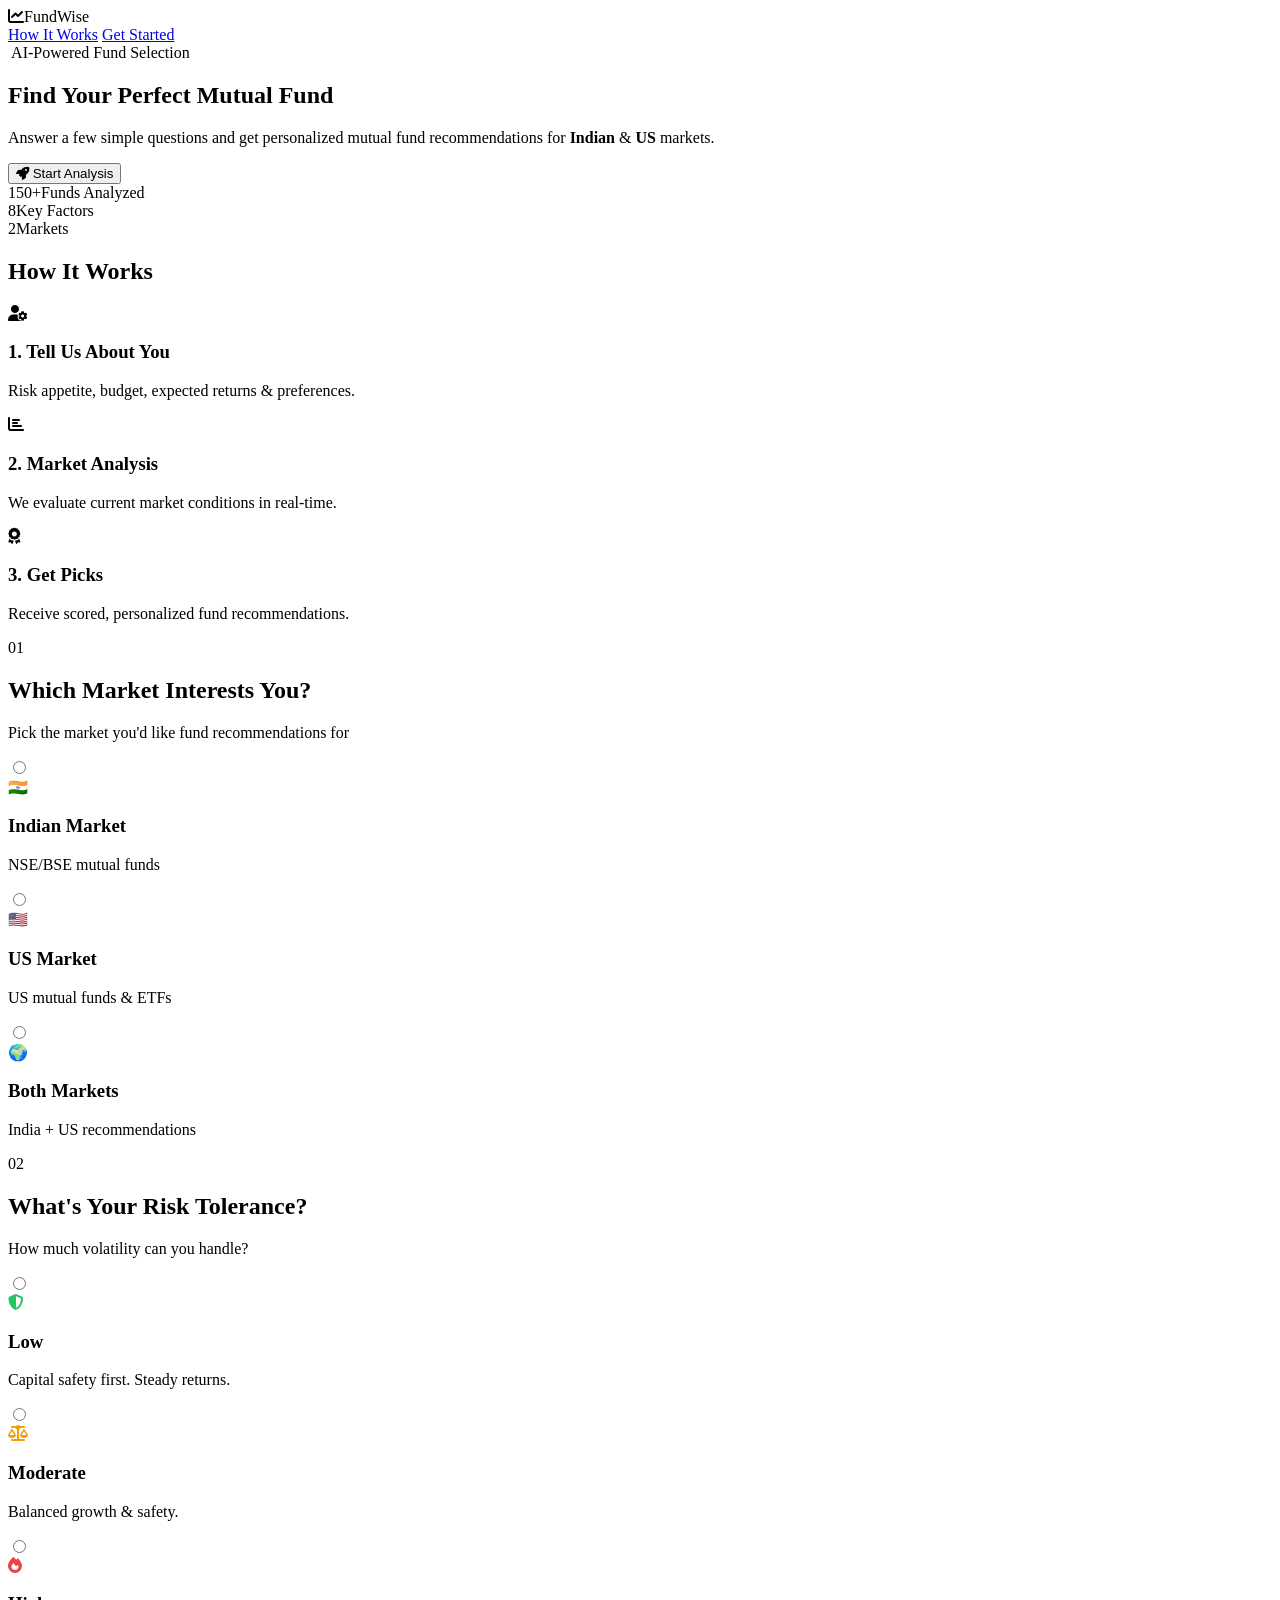
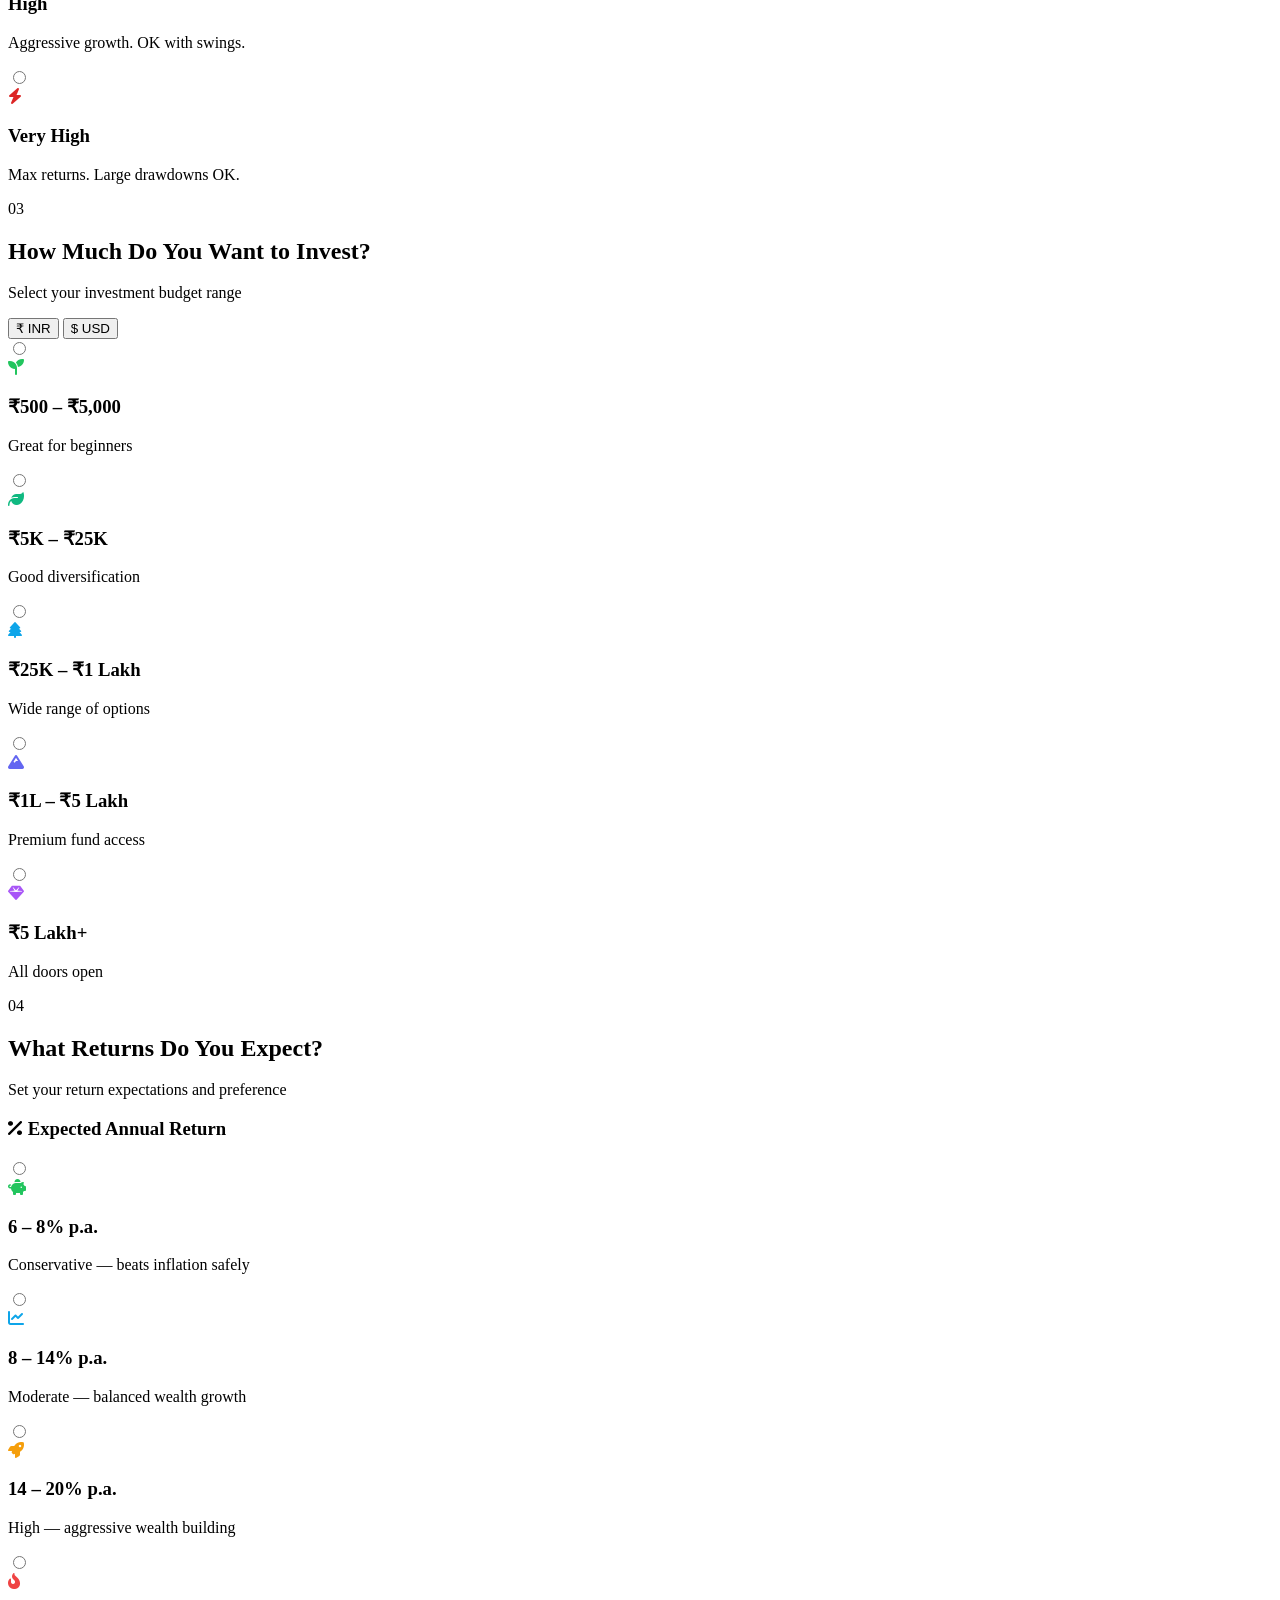
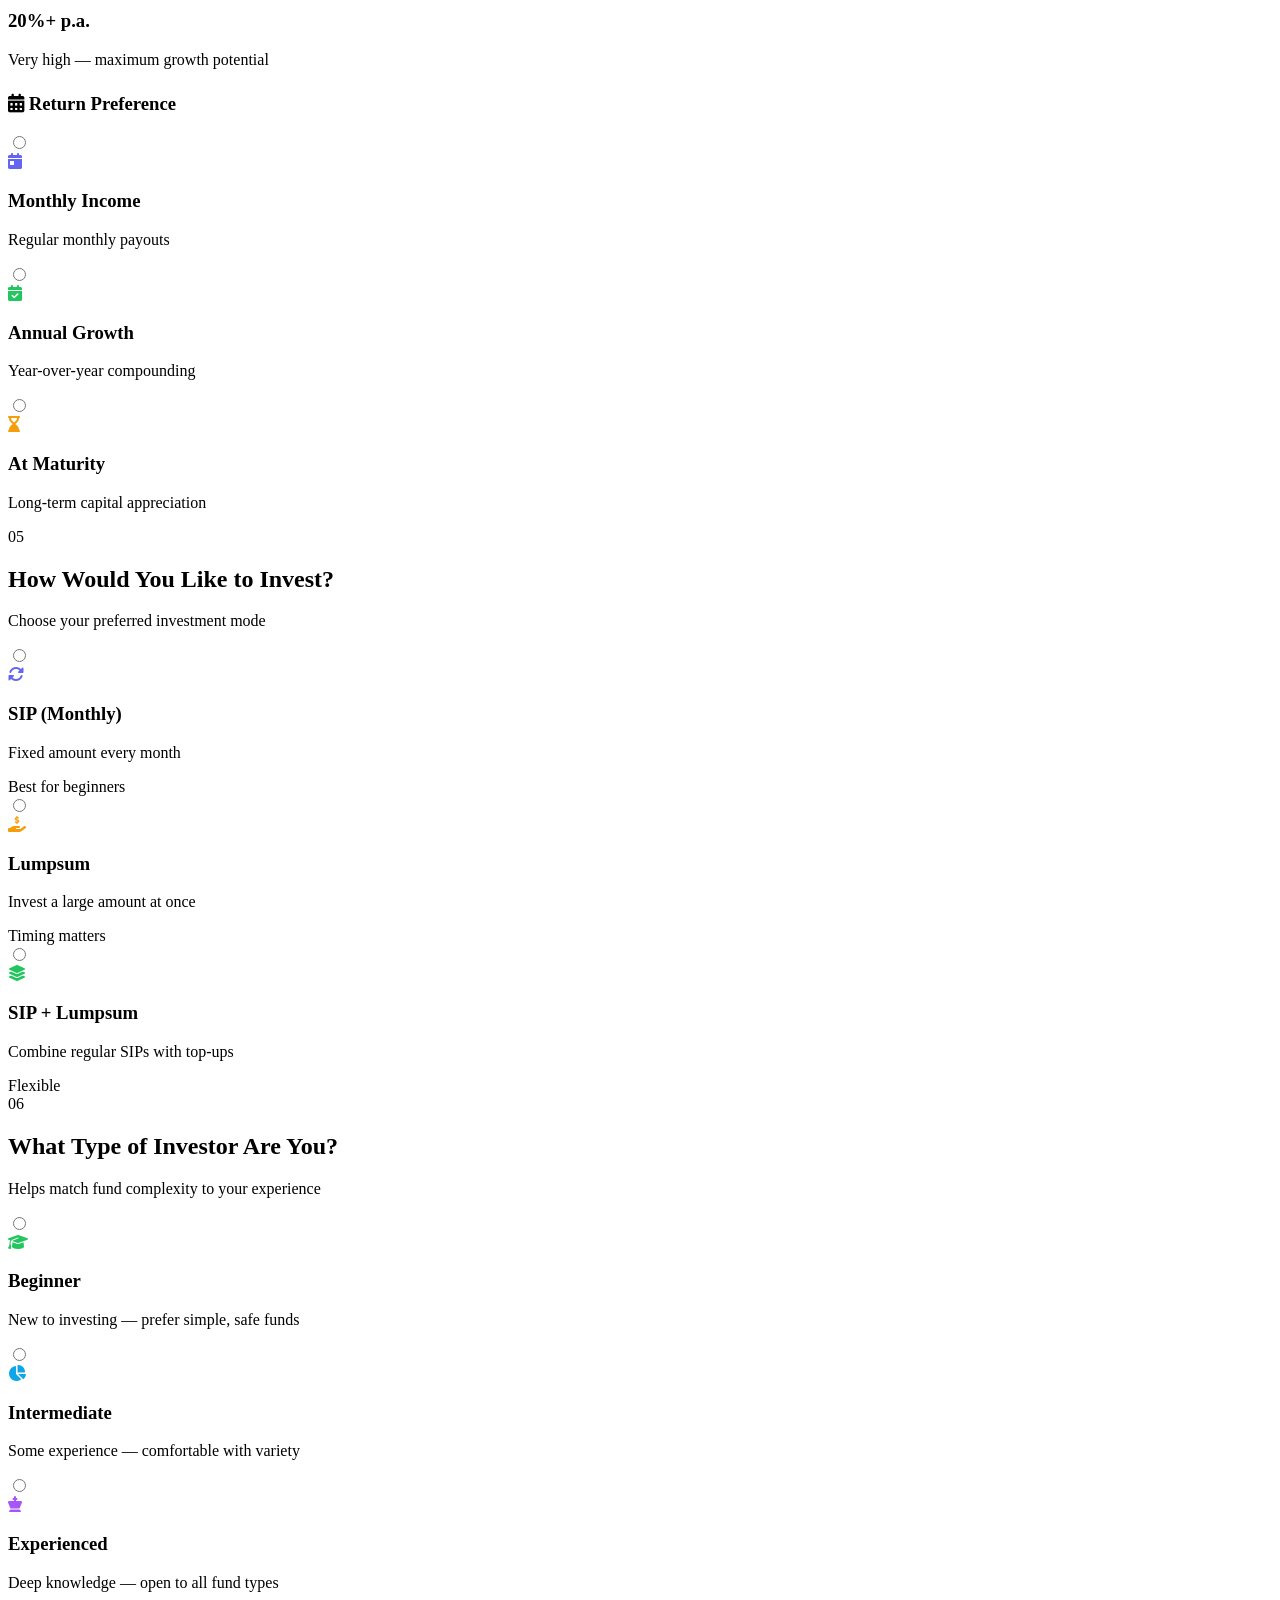
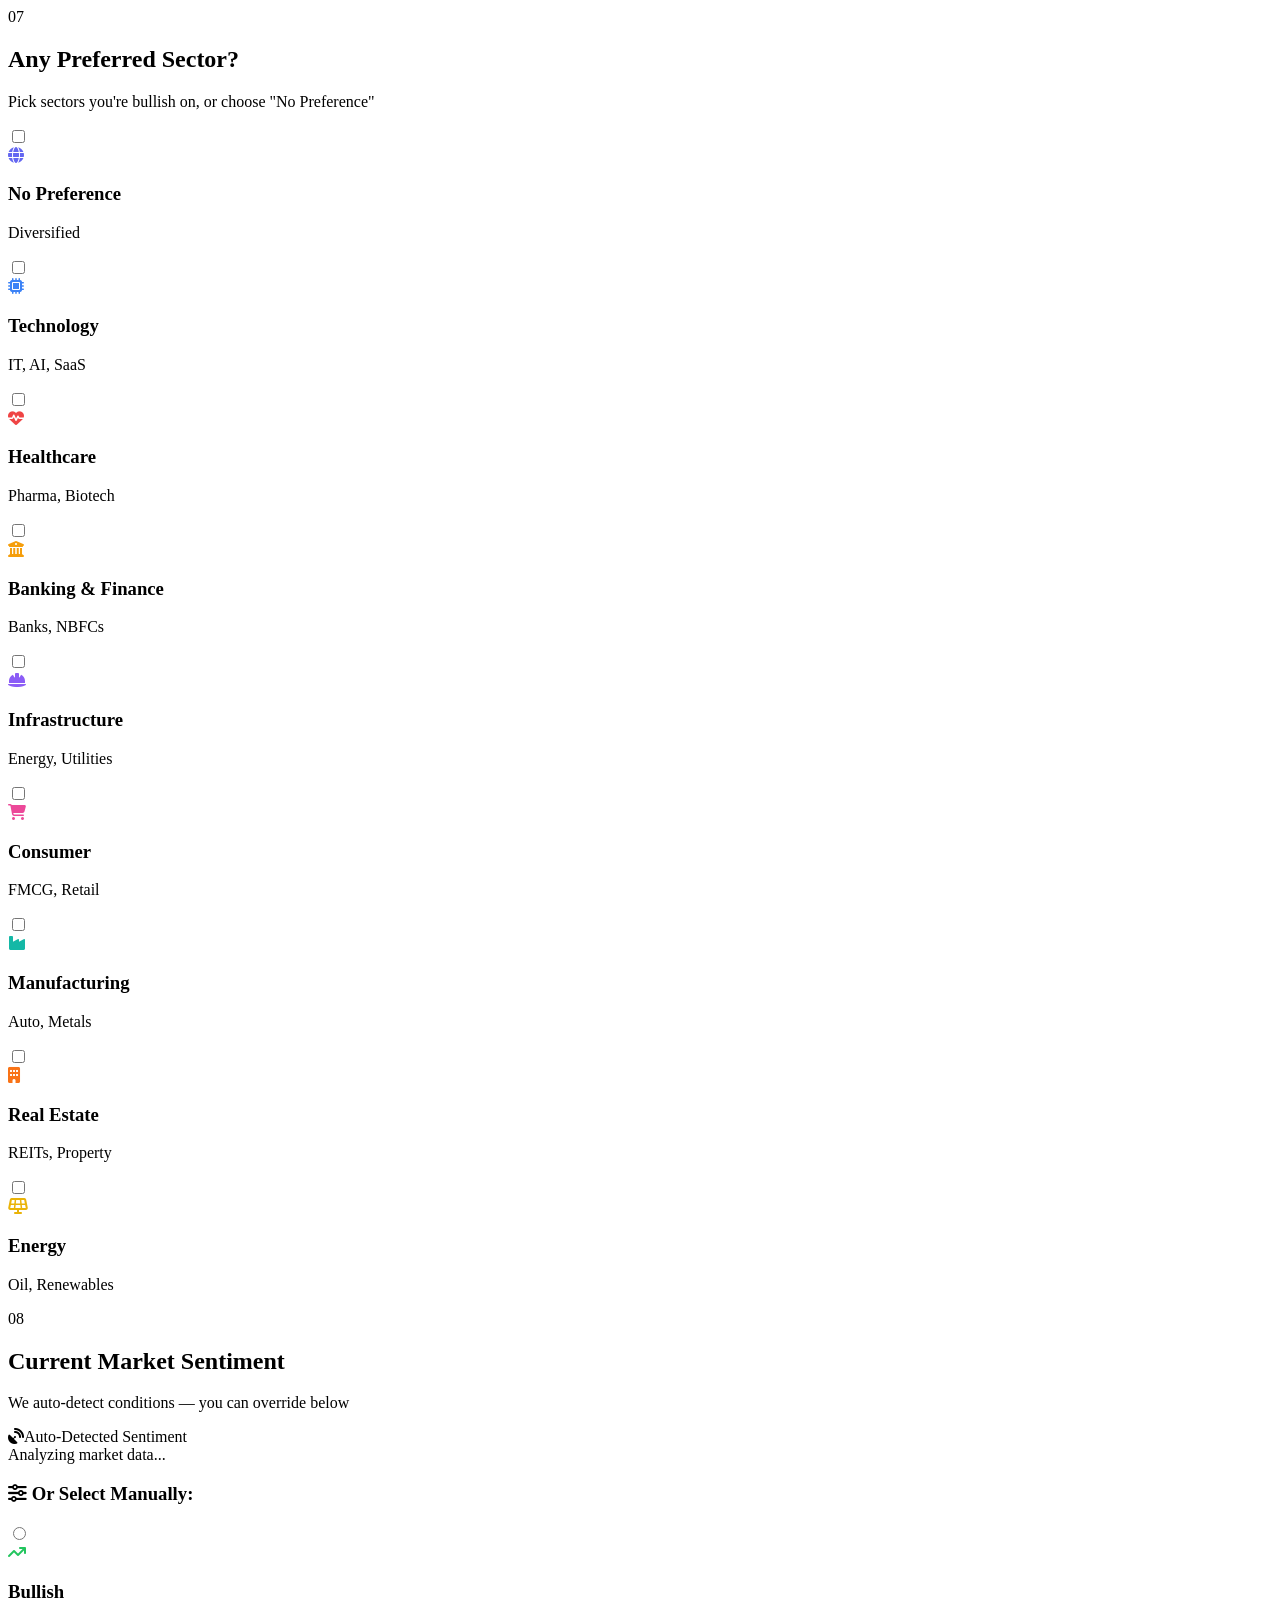
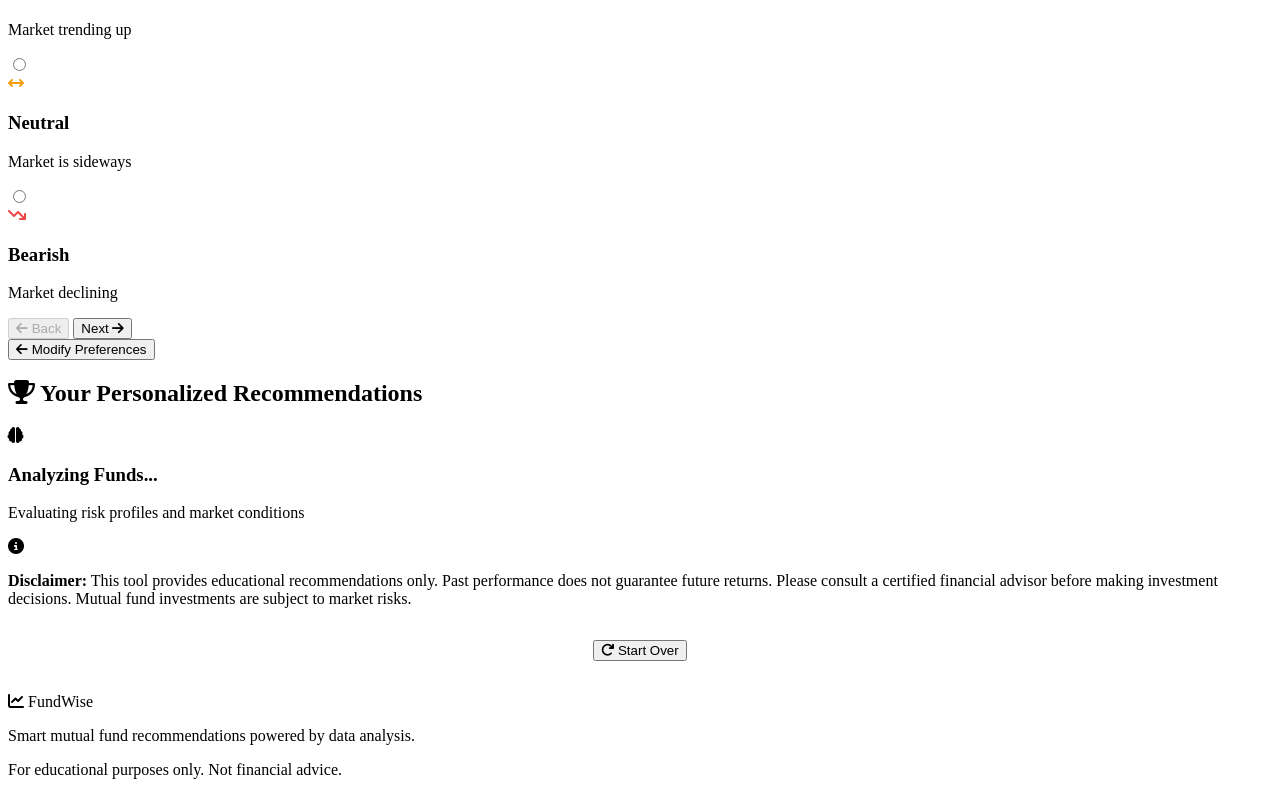
==== index.html @ 991fcad4 "Add files via upload" ====
<!DOCTYPE html>
<html lang="en">
<head>
  <meta charset="UTF-8">
  <meta name="viewport" content="width=device-width, initial-scale=1.0">
  <title>FundWise — Smart Mutual Fund Advisor</title>
  <link rel="stylesheet" href="css/styles.css">
  <link rel="preconnect" href="https://fonts.googleapis.com">
  <link rel="preconnect" href="https://fonts.gstatic.com" crossorigin>
  <link href="https://fonts.googleapis.com/css2?family=Inter:wght@300;400;500;600;700;800;900&family=JetBrains+Mono:wght@400;500&display=swap" rel="stylesheet">
  <link rel="stylesheet" href="https://cdnjs.cloudflare.com/ajax/libs/font-awesome/6.5.1/css/all.min.css">
</head>
<body>

  <!-- ========== HERO ========== -->
  <section id="hero" class="hero">
    <div class="hero-bg-shapes">
      <div class="shape shape-1"></div>
      <div class="shape shape-2"></div>
      <div class="shape shape-3"></div>
    </div>
    <nav class="navbar">
      <div class="logo"><i class="fas fa-chart-line"></i><span>FundWise</span></div>
      <div class="nav-links">
        <a href="#how-it-works">How It Works</a>
        <a href="#" onclick="startAdvisor()" class="btn-nav">Get Started</a>
      </div>
    </nav>
    <div class="hero-content">
      <div class="hero-badge"><i class="fas fa-sparkles"></i> AI-Powered Fund Selection</div>
      <h1>Find Your <span class="gradient-text">Perfect</span> Mutual Fund</h1>
      <p class="hero-subtitle">Answer a few simple questions and get personalized mutual fund recommendations for <strong>Indian</strong> &amp; <strong>US</strong> markets.</p>
      <button class="btn-primary btn-large" onclick="startAdvisor()"><i class="fas fa-rocket"></i> Start Analysis</button>
      <div class="hero-stats">
        <div class="stat"><span class="stat-number">150+</span><span class="stat-label">Funds Analyzed</span></div>
        <div class="stat"><span class="stat-number">8</span><span class="stat-label">Key Factors</span></div>
        <div class="stat"><span class="stat-number">2</span><span class="stat-label">Markets</span></div>
      </div>
    </div>
    <div id="how-it-works" class="how-it-works">
      <h2>How It Works</h2>
      <div class="steps-row">
        <div class="step-card"><div class="step-icon"><i class="fas fa-user-cog"></i></div><h3>1. Tell Us About You</h3><p>Risk appetite, budget, expected returns &amp; preferences.</p></div>
        <div class="step-card"><div class="step-icon"><i class="fas fa-chart-bar"></i></div><h3>2. Market Analysis</h3><p>We evaluate current market conditions in real-time.</p></div>
        <div class="step-card"><div class="step-icon"><i class="fas fa-award"></i></div><h3>3. Get Picks</h3><p>Receive scored, personalized fund recommendations.</p></div>
      </div>
    </div>
  </section>

  <!-- ========== WIZARD ========== -->
  <section id="advisor" class="advisor hidden">
    <div class="advisor-container">
      <!-- Progress -->
      <div class="progress-bar-container">
        <div class="progress-bar"><div class="progress-fill" id="progressFill"></div></div>
        <div class="progress-steps" id="progressSteps"></div>
      </div>

      <!-- STEP 1 — Market -->
      <div class="wizard-step" data-step="1">
        <div class="step-header">
          <span class="step-number">01</span>
          <h2>Which Market Interests You?</h2>
          <p>Pick the market you'd like fund recommendations for</p>
        </div>
        <div class="options-grid cols-3">
          <label class="option-card"><input type="radio" name="market" value="india">
            <div class="option-content"><div class="option-icon">🇮🇳</div><h3>Indian Market</h3><p>NSE/BSE mutual funds</p></div></label>
          <label class="option-card"><input type="radio" name="market" value="us">
            <div class="option-content"><div class="option-icon">🇺🇸</div><h3>US Market</h3><p>US mutual funds &amp; ETFs</p></div></label>
          <label class="option-card"><input type="radio" name="market" value="both">
            <div class="option-content"><div class="option-icon">🌍</div><h3>Both Markets</h3><p>India + US recommendations</p></div></label>
        </div>
      </div>

      <!-- STEP 2 — Risk -->
      <div class="wizard-step hidden" data-step="2">
        <div class="step-header">
          <span class="step-number">02</span>
          <h2>What's Your Risk Tolerance?</h2>
          <p>How much volatility can you handle?</p>
        </div>
        <div class="options-grid cols-2">
          <label class="option-card"><input type="radio" name="risk" value="low">
            <div class="option-content"><div class="option-icon"><i class="fas fa-shield-alt" style="color:#22c55e"></i></div><h3>Low</h3><p>Capital safety first. Steady returns.</p><div class="risk-meter"><span class="risk-fill" style="width:25%;background:#22c55e"></span></div></div></label>
          <label class="option-card"><input type="radio" name="risk" value="moderate">
            <div class="option-content"><div class="option-icon"><i class="fas fa-balance-scale" style="color:#f59e0b"></i></div><h3>Moderate</h3><p>Balanced growth &amp; safety.</p><div class="risk-meter"><span class="risk-fill" style="width:50%;background:#f59e0b"></span></div></div></label>
          <label class="option-card"><input type="radio" name="risk" value="high">
            <div class="option-content"><div class="option-icon"><i class="fas fa-fire" style="color:#ef4444"></i></div><h3>High</h3><p>Aggressive growth. OK with swings.</p><div class="risk-meter"><span class="risk-fill" style="width:75%;background:#ef4444"></span></div></div></label>
          <label class="option-card"><input type="radio" name="risk" value="very-high">
            <div class="option-content"><div class="option-icon"><i class="fas fa-bolt" style="color:#dc2626"></i></div><h3>Very High</h3><p>Max returns. Large drawdowns OK.</p><div class="risk-meter"><span class="risk-fill" style="width:100%;background:#dc2626"></span></div></div></label>
        </div>
      </div>

      <!-- STEP 3 — Amount -->
      <div class="wizard-step hidden" data-step="3">
        <div class="step-header">
          <span class="step-number">03</span>
          <h2>How Much Do You Want to Invest?</h2>
          <p>Select your investment budget range</p>
        </div>
        <div class="amount-toggle">
          <button class="toggle-btn active" data-currency="inr" onclick="switchCurrency('inr')">₹ INR</button>
          <button class="toggle-btn" data-currency="usd" onclick="switchCurrency('usd')">$ USD</button>
        </div>
        <div class="options-grid cols-3">
          <label class="option-card"><input type="radio" name="amount" value="micro">
            <div class="option-content"><div class="option-icon"><i class="fas fa-seedling" style="color:#22c55e"></i></div><h3 class="amount-label" data-inr="₹500 – ₹5,000" data-usd="$50 – $500">₹500 – ₹5,000</h3><p>Great for beginners</p></div></label>
          <label class="option-card"><input type="radio" name="amount" value="small">
            <div class="option-content"><div class="option-icon"><i class="fas fa-leaf" style="color:#10b981"></i></div><h3 class="amount-label" data-inr="₹5K – ₹25K" data-usd="$500 – $2,500">₹5K – ₹25K</h3><p>Good diversification</p></div></label>
          <label class="option-card"><input type="radio" name="amount" value="medium">
            <div class="option-content"><div class="option-icon"><i class="fas fa-tree" style="color:#0ea5e9"></i></div><h3 class="amount-label" data-inr="₹25K – ₹1 Lakh" data-usd="$2.5K – $10K">₹25K – ₹1 Lakh</h3><p>Wide range of options</p></div></label>
          <label class="option-card"><input type="radio" name="amount" value="large">
            <div class="option-content"><div class="option-icon"><i class="fas fa-mountain" style="color:#6366f1"></i></div><h3 class="amount-label" data-inr="₹1L – ₹5 Lakh" data-usd="$10K – $50K">₹1L – ₹5 Lakh</h3><p>Premium fund access</p></div></label>
          <label class="option-card"><input type="radio" name="amount" value="xlarge">
            <div class="option-content"><div class="option-icon"><i class="fas fa-gem" style="color:#a855f7"></i></div><h3 class="amount-label" data-inr="₹5 Lakh+" data-usd="$50K+">₹5 Lakh+</h3><p>All doors open</p></div></label>
        </div>
      </div>

      <!-- STEP 4 — Expected Returns -->
      <div class="wizard-step hidden" data-step="4">
        <div class="step-header">
          <span class="step-number">04</span>
          <h2>What Returns Do You Expect?</h2>
          <p>Set your return expectations and preference</p>
        </div>
        <div class="sub-section">
          <h3 class="sub-title"><i class="fas fa-percentage"></i> Expected Annual Return</h3>
          <div class="options-grid cols-2">
            <label class="option-card"><input type="radio" name="returns" value="conservative">
              <div class="option-content"><div class="option-icon"><i class="fas fa-piggy-bank" style="color:#22c55e"></i></div><h3>6 – 8% p.a.</h3><p>Conservative — beats inflation safely</p></div></label>
            <label class="option-card"><input type="radio" name="returns" value="moderate">
              <div class="option-content"><div class="option-icon"><i class="fas fa-chart-line" style="color:#0ea5e9"></i></div><h3>8 – 14% p.a.</h3><p>Moderate — balanced wealth growth</p></div></label>
            <label class="option-card"><input type="radio" name="returns" value="high">
              <div class="option-content"><div class="option-icon"><i class="fas fa-rocket" style="color:#f59e0b"></i></div><h3>14 – 20% p.a.</h3><p>High — aggressive wealth building</p></div></label>
            <label class="option-card"><input type="radio" name="returns" value="very-high">
              <div class="option-content"><div class="option-icon"><i class="fas fa-fire-flame-curved" style="color:#ef4444"></i></div><h3>20%+ p.a.</h3><p>Very high — maximum growth potential</p></div></label>
          </div>
        </div>
        <div class="sub-section" style="margin-top:1.5rem">
          <h3 class="sub-title"><i class="fas fa-calendar-alt"></i> Return Preference</h3>
          <div class="options-grid cols-3">
            <label class="option-card"><input type="radio" name="returnType" value="monthly">
              <div class="option-content"><div class="option-icon"><i class="fas fa-calendar-day" style="color:#6366f1"></i></div><h3>Monthly Income</h3><p>Regular monthly payouts</p></div></label>
            <label class="option-card"><input type="radio" name="returnType" value="annual">
              <div class="option-content"><div class="option-icon"><i class="fas fa-calendar-check" style="color:#22c55e"></i></div><h3>Annual Growth</h3><p>Year-over-year compounding</p></div></label>
            <label class="option-card"><input type="radio" name="returnType" value="maturity">
              <div class="option-content"><div class="option-icon"><i class="fas fa-hourglass-end" style="color:#f59e0b"></i></div><h3>At Maturity</h3><p>Long-term capital appreciation</p></div></label>
          </div>
        </div>
      </div>

      <!-- STEP 5 — Investment Mode -->
      <div class="wizard-step hidden" data-step="5">
        <div class="step-header">
          <span class="step-number">05</span>
          <h2>How Would You Like to Invest?</h2>
          <p>Choose your preferred investment mode</p>
        </div>
        <div class="options-grid cols-3">
          <label class="option-card"><input type="radio" name="mode" value="sip">
            <div class="option-content"><div class="option-icon"><i class="fas fa-sync-alt" style="color:#6366f1"></i></div><h3>SIP (Monthly)</h3><p>Fixed amount every month</p><div class="tag">Best for beginners</div></div></label>
          <label class="option-card"><input type="radio" name="mode" value="lumpsum">
            <div class="option-content"><div class="option-icon"><i class="fas fa-hand-holding-usd" style="color:#f59e0b"></i></div><h3>Lumpsum</h3><p>Invest a large amount at once</p><div class="tag">Timing matters</div></div></label>
          <label class="option-card"><input type="radio" name="mode" value="both">
            <div class="option-content"><div class="option-icon"><i class="fas fa-layer-group" style="color:#22c55e"></i></div><h3>SIP + Lumpsum</h3><p>Combine regular SIPs with top-ups</p><div class="tag">Flexible</div></div></label>
        </div>
      </div>

      <!-- STEP 6 — Investor Type -->
      <div class="wizard-step hidden" data-step="6">
        <div class="step-header">
          <span class="step-number">06</span>
          <h2>What Type of Investor Are You?</h2>
          <p>Helps match fund complexity to your experience</p>
        </div>
        <div class="options-grid cols-3">
          <label class="option-card"><input type="radio" name="investorType" value="beginner">
            <div class="option-content"><div class="option-icon"><i class="fas fa-graduation-cap" style="color:#22c55e"></i></div><h3>Beginner</h3><p>New to investing — prefer simple, safe funds</p></div></label>
          <label class="option-card"><input type="radio" name="investorType" value="intermediate">
            <div class="option-content"><div class="option-icon"><i class="fas fa-chart-pie" style="color:#0ea5e9"></i></div><h3>Intermediate</h3><p>Some experience — comfortable with variety</p></div></label>
          <label class="option-card"><input type="radio" name="investorType" value="experienced">
            <div class="option-content"><div class="option-icon"><i class="fas fa-chess-king" style="color:#a855f7"></i></div><h3>Experienced</h3><p>Deep knowledge — open to all fund types</p></div></label>
        </div>
      </div>

      <!-- STEP 7 — Sector -->
      <div class="wizard-step hidden" data-step="7">
        <div class="step-header">
          <span class="step-number">07</span>
          <h2>Any Preferred Sector?</h2>
          <p>Pick sectors you're bullish on, or choose "No Preference"</p>
        </div>
        <div class="options-grid cols-3 multi-select sector-options">
          <label class="option-card"><input type="checkbox" name="sector" value="no-preference">
            <div class="option-content"><div class="option-icon"><i class="fas fa-globe" style="color:#6366f1"></i></div><h3>No Preference</h3><p>Diversified</p></div></label>
          <label class="option-card"><input type="checkbox" name="sector" value="technology">
            <div class="option-content"><div class="option-icon"><i class="fas fa-microchip" style="color:#3b82f6"></i></div><h3>Technology</h3><p>IT, AI, SaaS</p></div></label>
          <label class="option-card"><input type="checkbox" name="sector" value="healthcare">
            <div class="option-content"><div class="option-icon"><i class="fas fa-heartbeat" style="color:#ef4444"></i></div><h3>Healthcare</h3><p>Pharma, Biotech</p></div></label>
          <label class="option-card"><input type="checkbox" name="sector" value="banking">
            <div class="option-content"><div class="option-icon"><i class="fas fa-university" style="color:#f59e0b"></i></div><h3>Banking &amp; Finance</h3><p>Banks, NBFCs</p></div></label>
          <label class="option-card"><input type="checkbox" name="sector" value="infrastructure">
            <div class="option-content"><div class="option-icon"><i class="fas fa-hard-hat" style="color:#8b5cf6"></i></div><h3>Infrastructure</h3><p>Energy, Utilities</p></div></label>
          <label class="option-card"><input type="checkbox" name="sector" value="consumer">
            <div class="option-content"><div class="option-icon"><i class="fas fa-shopping-cart" style="color:#ec4899"></i></div><h3>Consumer</h3><p>FMCG, Retail</p></div></label>
          <label class="option-card"><input type="checkbox" name="sector" value="manufacturing">
            <div class="option-content"><div class="option-icon"><i class="fas fa-industry" style="color:#14b8a6"></i></div><h3>Manufacturing</h3><p>Auto, Metals</p></div></label>
          <label class="option-card"><input type="checkbox" name="sector" value="realestate">
            <div class="option-content"><div class="option-icon"><i class="fas fa-building" style="color:#f97316"></i></div><h3>Real Estate</h3><p>REITs, Property</p></div></label>
          <label class="option-card"><input type="checkbox" name="sector" value="energy">
            <div class="option-content"><div class="option-icon"><i class="fas fa-solar-panel" style="color:#eab308"></i></div><h3>Energy</h3><p>Oil, Renewables</p></div></label>
        </div>
      </div>

      <!-- STEP 8 — Market Condition -->
      <div class="wizard-step hidden" data-step="8">
        <div class="step-header">
          <span class="step-number">08</span>
          <h2>Current Market Sentiment</h2>
          <p>We auto-detect conditions — you can override below</p>
        </div>
        <div class="market-detection">
          <div class="auto-detect-card" id="marketAutoDetect">
            <div class="detect-header"><i class="fas fa-satellite-dish"></i><span>Auto-Detected Sentiment</span></div>
            <div class="detect-body" id="marketDetectBody">
              <div class="loading-spinner"><div class="spinner"></div><span>Analyzing market data...</span></div>
            </div>
          </div>
        </div>
        <div class="override-section">
          <h3><i class="fas fa-sliders-h"></i> Or Select Manually:</h3>
          <div class="options-grid cols-3">
            <label class="option-card"><input type="radio" name="marketCondition" value="bullish">
              <div class="option-content"><div class="option-icon" style="color:#22c55e"><i class="fas fa-arrow-trend-up"></i></div><h3>Bullish</h3><p>Market trending up</p></div></label>
            <label class="option-card"><input type="radio" name="marketCondition" value="neutral">
              <div class="option-content"><div class="option-icon" style="color:#f59e0b"><i class="fas fa-arrows-left-right"></i></div><h3>Neutral</h3><p>Market is sideways</p></div></label>
            <label class="option-card"><input type="radio" name="marketCondition" value="bearish">
              <div class="option-content"><div class="option-icon" style="color:#ef4444"><i class="fas fa-arrow-trend-down"></i></div><h3>Bearish</h3><p>Market declining</p></div></label>
          </div>
        </div>
      </div>

      <!-- Nav Buttons -->
      <div class="wizard-nav">
        <button class="btn-secondary" id="btnPrev" onclick="prevStep()" disabled><i class="fas fa-arrow-left"></i> Back</button>
        <button class="btn-primary" id="btnNext" onclick="nextStep()">Next <i class="fas fa-arrow-right"></i></button>
      </div>
    </div>
  </section>

  <!-- ========== RESULTS ========== -->
  <section id="results" class="results hidden">
    <div class="results-container">
      <div class="results-header">
        <button class="btn-back" onclick="backToAdvisor()"><i class="fas fa-arrow-left"></i> Modify Preferences</button>
        <h2><i class="fas fa-trophy"></i> Your Personalized Recommendations</h2>
        <p class="results-subtitle" id="resultsSummary"></p>
      </div>
      <div class="profile-summary" id="profileSummary"></div>
      <div class="results-loading" id="resultsLoading">
        <div class="analysis-animation"><div class="analysis-ring"></div><div class="analysis-icon"><i class="fas fa-brain"></i></div></div>
        <h3>Analyzing Funds...</h3>
        <p id="analysisStatus">Evaluating risk profiles and market conditions</p>
      </div>
      <div class="results-grid" id="resultsGrid"></div>
      <div class="disclaimer">
        <i class="fas fa-info-circle"></i>
        <p><strong>Disclaimer:</strong> This tool provides educational recommendations only. Past performance does not guarantee future returns. Please consult a certified financial advisor before making investment decisions. Mutual fund investments are subject to market risks.</p>
      </div>
      <button class="btn-primary btn-large" onclick="startOver()" style="margin:2rem auto;display:block"><i class="fas fa-redo"></i> Start Over</button>
    </div>
  </section>

  <footer class="footer">
    <div class="footer-content">
      <div class="footer-brand"><i class="fas fa-chart-line"></i> FundWise</div>
      <p>Smart mutual fund recommendations powered by data analysis.</p>
      <p class="footer-disclaimer">For educational purposes only. Not financial advice.</p>
    </div>
  </footer>

  <script src="js/data.js"></script>
  <script src="js/market.js"></script>
  <script src="js/engine.js"></script>
  <script src="js/app.js"></script>
</body>
</html>
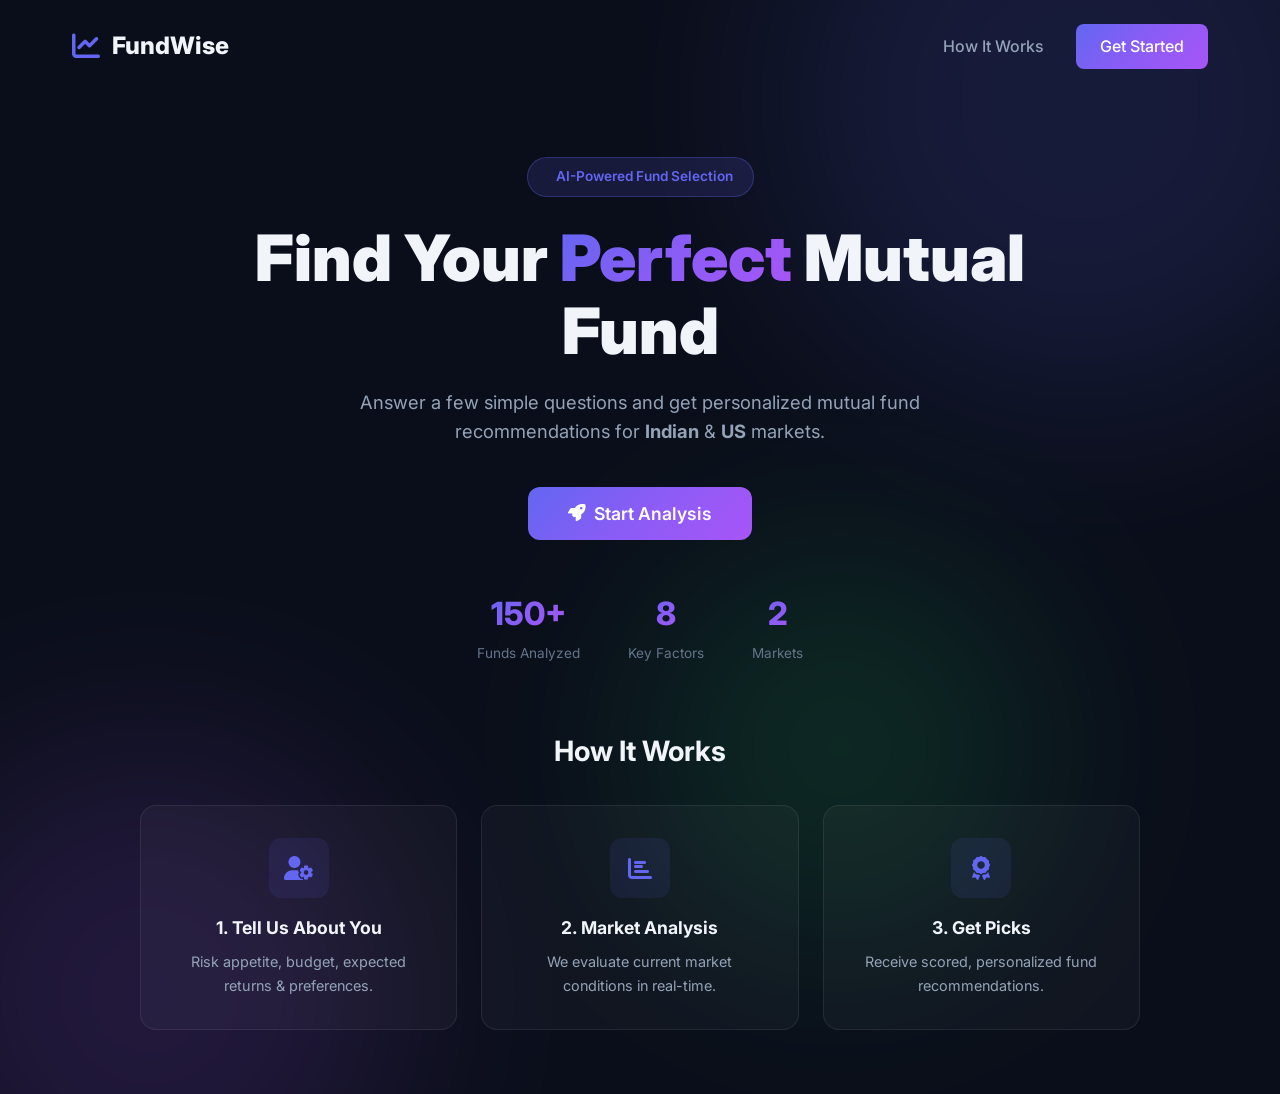
==== commit a072e9f1: "Fix currency toggle button and update text formatting" ====
--- a/index.html
+++ b/index.html
@@ -4,7 +4,7 @@
   <meta charset="UTF-8">
   <meta name="viewport" content="width=device-width, initial-scale=1.0">
   <title>FundWise — Smart Mutual Fund Advisor</title>
-  <link rel="stylesheet" href="css/styles.css">
+  <link rel="stylesheet" href="styles.css">
   <link rel="preconnect" href="https://fonts.googleapis.com">
   <link rel="preconnect" href="https://fonts.gstatic.com" crossorigin>
   <link href="https://fonts.googleapis.com/css2?family=Inter:wght@300;400;500;600;700;800;900&family=JetBrains+Mono:wght@400;500&display=swap" rel="stylesheet">
@@ -29,7 +29,7 @@
     <div class="hero-content">
       <div class="hero-badge"><i class="fas fa-sparkles"></i> AI-Powered Fund Selection</div>
       <h1>Find Your <span class="gradient-text">Perfect</span> Mutual Fund</h1>
-      <p class="hero-subtitle">Answer a few simple questions and get personalized mutual fund recommendations for <strong>Indian</strong> &amp; <strong>US</strong> markets.</p>
+      <p class="hero-subtitle">Answer a few simple questions and get personalized mutual fund recommendations for <strong>Indian</strong> & <strong>US</strong> markets.</p>
       <button class="btn-primary btn-large" onclick="startAdvisor()"><i class="fas fa-rocket"></i> Start Analysis</button>
       <div class="hero-stats">
         <div class="stat"><span class="stat-number">150+</span><span class="stat-label">Funds Analyzed</span></div>
@@ -40,7 +40,7 @@
     <div id="how-it-works" class="how-it-works">
       <h2>How It Works</h2>
       <div class="steps-row">
-        <div class="step-card"><div class="step-icon"><i class="fas fa-user-cog"></i></div><h3>1. Tell Us About You</h3><p>Risk appetite, budget, expected returns &amp; preferences.</p></div>
+        <div class="step-card"><div class="step-icon"><i class="fas fa-user-cog"></i></div><h3>1. Tell Us About You</h3><p>Risk appetite, budget, expected returns & preferences.</p></div>
         <div class="step-card"><div class="step-icon"><i class="fas fa-chart-bar"></i></div><h3>2. Market Analysis</h3><p>We evaluate current market conditions in real-time.</p></div>
         <div class="step-card"><div class="step-icon"><i class="fas fa-award"></i></div><h3>3. Get Picks</h3><p>Receive scored, personalized fund recommendations.</p></div>
       </div>
@@ -67,7 +67,7 @@
           <label class="option-card"><input type="radio" name="market" value="india">
             <div class="option-content"><div class="option-icon">🇮🇳</div><h3>Indian Market</h3><p>NSE/BSE mutual funds</p></div></label>
           <label class="option-card"><input type="radio" name="market" value="us">
-            <div class="option-content"><div class="option-icon">🇺🇸</div><h3>US Market</h3><p>US mutual funds &amp; ETFs</p></div></label>
+            <div class="option-content"><div class="option-icon">🇺🇸</div><h3>US Market</h3><p>US mutual funds & ETFs</p></div></label>
           <label class="option-card"><input type="radio" name="market" value="both">
             <div class="option-content"><div class="option-icon">🌍</div><h3>Both Markets</h3><p>India + US recommendations</p></div></label>
         </div>
@@ -84,7 +84,7 @@
           <label class="option-card"><input type="radio" name="risk" value="low">
             <div class="option-content"><div class="option-icon"><i class="fas fa-shield-alt" style="color:#22c55e"></i></div><h3>Low</h3><p>Capital safety first. Steady returns.</p><div class="risk-meter"><span class="risk-fill" style="width:25%;background:#22c55e"></span></div></div></label>
           <label class="option-card"><input type="radio" name="risk" value="moderate">
-            <div class="option-content"><div class="option-icon"><i class="fas fa-balance-scale" style="color:#f59e0b"></i></div><h3>Moderate</h3><p>Balanced growth &amp; safety.</p><div class="risk-meter"><span class="risk-fill" style="width:50%;background:#f59e0b"></span></div></div></label>
+            <div class="option-content"><div class="option-icon"><i class="fas fa-balance-scale" style="color:#f59e0b"></i></div><h3>Moderate</h3><p>Balanced growth & safety.</p><div class="risk-meter"><span class="risk-fill" style="width:50%;background:#f59e0b"></span></div></div></label>
           <label class="option-card"><input type="radio" name="risk" value="high">
             <div class="option-content"><div class="option-icon"><i class="fas fa-fire" style="color:#ef4444"></i></div><h3>High</h3><p>Aggressive growth. OK with swings.</p><div class="risk-meter"><span class="risk-fill" style="width:75%;background:#ef4444"></span></div></div></label>
           <label class="option-card"><input type="radio" name="risk" value="very-high">
@@ -100,189 +100,4 @@
           <p>Select your investment budget range</p>
         </div>
         <div class="amount-toggle">
-          <button class="toggle-btn active" data-currency="inr" onclick="switchCurrency('inr')">₹ INR</button>
-          <button class="toggle-btn" data-currency="usd" onclick="switchCurrency('usd')">$ USD</button>
-        </div>
-        <div class="options-grid cols-3">
-          <label class="option-card"><input type="radio" name="amount" value="micro">
-            <div class="option-content"><div class="option-icon"><i class="fas fa-seedling" style="color:#22c55e"></i></div><h3 class="amount-label" data-inr="₹500 – ₹5,000" data-usd="$50 – $500">₹500 – ₹5,000</h3><p>Great for beginners</p></div></label>
-          <label class="option-card"><input type="radio" name="amount" value="small">
-            <div class="option-content"><div class="option-icon"><i class="fas fa-leaf" style="color:#10b981"></i></div><h3 class="amount-label" data-inr="₹5K – ₹25K" data-usd="$500 – $2,500">₹5K – ₹25K</h3><p>Good diversification</p></div></label>
-          <label class="option-card"><input type="radio" name="amount" value="medium">
-            <div class="option-content"><div class="option-icon"><i class="fas fa-tree" style="color:#0ea5e9"></i></div><h3 class="amount-label" data-inr="₹25K – ₹1 Lakh" data-usd="$2.5K – $10K">₹25K – ₹1 Lakh</h3><p>Wide range of options</p></div></label>
-          <label class="option-card"><input type="radio" name="amount" value="large">
-            <div class="option-content"><div class="option-icon"><i class="fas fa-mountain" style="color:#6366f1"></i></div><h3 class="amount-label" data-inr="₹1L – ₹5 Lakh" data-usd="$10K – $50K">₹1L – ₹5 Lakh</h3><p>Premium fund access</p></div></label>
-          <label class="option-card"><input type="radio" name="amount" value="xlarge">
-            <div class="option-content"><div class="option-icon"><i class="fas fa-gem" style="color:#a855f7"></i></div><h3 class="amount-label" data-inr="₹5 Lakh+" data-usd="$50K+">₹5 Lakh+</h3><p>All doors open</p></div></label>
-        </div>
-      </div>
-
-      <!-- STEP 4 — Expected Returns -->
-      <div class="wizard-step hidden" data-step="4">
-        <div class="step-header">
-          <span class="step-number">04</span>
-          <h2>What Returns Do You Expect?</h2>
-          <p>Set your return expectations and preference</p>
-        </div>
-        <div class="sub-section">
-          <h3 class="sub-title"><i class="fas fa-percentage"></i> Expected Annual Return</h3>
-          <div class="options-grid cols-2">
-            <label class="option-card"><input type="radio" name="returns" value="conservative">
-              <div class="option-content"><div class="option-icon"><i class="fas fa-piggy-bank" style="color:#22c55e"></i></div><h3>6 – 8% p.a.</h3><p>Conservative — beats inflation safely</p></div></label>
-            <label class="option-card"><input type="radio" name="returns" value="moderate">
-              <div class="option-content"><div class="option-icon"><i class="fas fa-chart-line" style="color:#0ea5e9"></i></div><h3>8 – 14% p.a.</h3><p>Moderate — balanced wealth growth</p></div></label>
-            <label class="option-card"><input type="radio" name="returns" value="high">
-              <div class="option-content"><div class="option-icon"><i class="fas fa-rocket" style="color:#f59e0b"></i></div><h3>14 – 20% p.a.</h3><p>High — aggressive wealth building</p></div></label>
-            <label class="option-card"><input type="radio" name="returns" value="very-high">
-              <div class="option-content"><div class="option-icon"><i class="fas fa-fire-flame-curved" style="color:#ef4444"></i></div><h3>20%+ p.a.</h3><p>Very high — maximum growth potential</p></div></label>
-          </div>
-        </div>
-        <div class="sub-section" style="margin-top:1.5rem">
-          <h3 class="sub-title"><i class="fas fa-calendar-alt"></i> Return Preference</h3>
-          <div class="options-grid cols-3">
-            <label class="option-card"><input type="radio" name="returnType" value="monthly">
-              <div class="option-content"><div class="option-icon"><i class="fas fa-calendar-day" style="color:#6366f1"></i></div><h3>Monthly Income</h3><p>Regular monthly payouts</p></div></label>
-            <label class="option-card"><input type="radio" name="returnType" value="annual">
-              <div class="option-content"><div class="option-icon"><i class="fas fa-calendar-check" style="color:#22c55e"></i></div><h3>Annual Growth</h3><p>Year-over-year compounding</p></div></label>
-            <label class="option-card"><input type="radio" name="returnType" value="maturity">
-              <div class="option-content"><div class="option-icon"><i class="fas fa-hourglass-end" style="color:#f59e0b"></i></div><h3>At Maturity</h3><p>Long-term capital appreciation</p></div></label>
-          </div>
-        </div>
-      </div>
-
-      <!-- STEP 5 — Investment Mode -->
-      <div class="wizard-step hidden" data-step="5">
-        <div class="step-header">
-          <span class="step-number">05</span>
-          <h2>How Would You Like to Invest?</h2>
-          <p>Choose your preferred investment mode</p>
-        </div>
-        <div class="options-grid cols-3">
-          <label class="option-card"><input type="radio" name="mode" value="sip">
-            <div class="option-content"><div class="option-icon"><i class="fas fa-sync-alt" style="color:#6366f1"></i></div><h3>SIP (Monthly)</h3><p>Fixed amount every month</p><div class="tag">Best for beginners</div></div></label>
-          <label class="option-card"><input type="radio" name="mode" value="lumpsum">
-            <div class="option-content"><div class="option-icon"><i class="fas fa-hand-holding-usd" style="color:#f59e0b"></i></div><h3>Lumpsum</h3><p>Invest a large amount at once</p><div class="tag">Timing matters</div></div></label>
-          <label class="option-card"><input type="radio" name="mode" value="both">
-            <div class="option-content"><div class="option-icon"><i class="fas fa-layer-group" style="color:#22c55e"></i></div><h3>SIP + Lumpsum</h3><p>Combine regular SIPs with top-ups</p><div class="tag">Flexible</div></div></label>
-        </div>
-      </div>
-
-      <!-- STEP 6 — Investor Type -->
-      <div class="wizard-step hidden" data-step="6">
-        <div class="step-header">
-          <span class="step-number">06</span>
-          <h2>What Type of Investor Are You?</h2>
-          <p>Helps match fund complexity to your experience</p>
-        </div>
-        <div class="options-grid cols-3">
-          <label class="option-card"><input type="radio" name="investorType" value="beginner">
-            <div class="option-content"><div class="option-icon"><i class="fas fa-graduation-cap" style="color:#22c55e"></i></div><h3>Beginner</h3><p>New to investing — prefer simple, safe funds</p></div></label>
-          <label class="option-card"><input type="radio" name="investorType" value="intermediate">
-            <div class="option-content"><div class="option-icon"><i class="fas fa-chart-pie" style="color:#0ea5e9"></i></div><h3>Intermediate</h3><p>Some experience — comfortable with variety</p></div></label>
-          <label class="option-card"><input type="radio" name="investorType" value="experienced">
-            <div class="option-content"><div class="option-icon"><i class="fas fa-chess-king" style="color:#a855f7"></i></div><h3>Experienced</h3><p>Deep knowledge — open to all fund types</p></div></label>
-        </div>
-      </div>
-
-      <!-- STEP 7 — Sector -->
-      <div class="wizard-step hidden" data-step="7">
-        <div class="step-header">
-          <span class="step-number">07</span>
-          <h2>Any Preferred Sector?</h2>
-          <p>Pick sectors you're bullish on, or choose "No Preference"</p>
-        </div>
-        <div class="options-grid cols-3 multi-select sector-options">
-          <label class="option-card"><input type="checkbox" name="sector" value="no-preference">
-            <div class="option-content"><div class="option-icon"><i class="fas fa-globe" style="color:#6366f1"></i></div><h3>No Preference</h3><p>Diversified</p></div></label>
-          <label class="option-card"><input type="checkbox" name="sector" value="technology">
-            <div class="option-content"><div class="option-icon"><i class="fas fa-microchip" style="color:#3b82f6"></i></div><h3>Technology</h3><p>IT, AI, SaaS</p></div></label>
-          <label class="option-card"><input type="checkbox" name="sector" value="healthcare">
-            <div class="option-content"><div class="option-icon"><i class="fas fa-heartbeat" style="color:#ef4444"></i></div><h3>Healthcare</h3><p>Pharma, Biotech</p></div></label>
-          <label class="option-card"><input type="checkbox" name="sector" value="banking">
-            <div class="option-content"><div class="option-icon"><i class="fas fa-university" style="color:#f59e0b"></i></div><h3>Banking &amp; Finance</h3><p>Banks, NBFCs</p></div></label>
-          <label class="option-card"><input type="checkbox" name="sector" value="infrastructure">
-            <div class="option-content"><div class="option-icon"><i class="fas fa-hard-hat" style="color:#8b5cf6"></i></div><h3>Infrastructure</h3><p>Energy, Utilities</p></div></label>
-          <label class="option-card"><input type="checkbox" name="sector" value="consumer">
-            <div class="option-content"><div class="option-icon"><i class="fas fa-shopping-cart" style="color:#ec4899"></i></div><h3>Consumer</h3><p>FMCG, Retail</p></div></label>
-          <label class="option-card"><input type="checkbox" name="sector" value="manufacturing">
-            <div class="option-content"><div class="option-icon"><i class="fas fa-industry" style="color:#14b8a6"></i></div><h3>Manufacturing</h3><p>Auto, Metals</p></div></label>
-          <label class="option-card"><input type="checkbox" name="sector" value="realestate">
-            <div class="option-content"><div class="option-icon"><i class="fas fa-building" style="color:#f97316"></i></div><h3>Real Estate</h3><p>REITs, Property</p></div></label>
-          <label class="option-card"><input type="checkbox" name="sector" value="energy">
-            <div class="option-content"><div class="option-icon"><i class="fas fa-solar-panel" style="color:#eab308"></i></div><h3>Energy</h3><p>Oil, Renewables</p></div></label>
-        </div>
-      </div>
-
-      <!-- STEP 8 — Market Condition -->
-      <div class="wizard-step hidden" data-step="8">
-        <div class="step-header">
-          <span class="step-number">08</span>
-          <h2>Current Market Sentiment</h2>
-          <p>We auto-detect conditions — you can override below</p>
-        </div>
-        <div class="market-detection">
-          <div class="auto-detect-card" id="marketAutoDetect">
-            <div class="detect-header"><i class="fas fa-satellite-dish"></i><span>Auto-Detected Sentiment</span></div>
-            <div class="detect-body" id="marketDetectBody">
-              <div class="loading-spinner"><div class="spinner"></div><span>Analyzing market data...</span></div>
-            </div>
-          </div>
-        </div>
-        <div class="override-section">
-          <h3><i class="fas fa-sliders-h"></i> Or Select Manually:</h3>
-          <div class="options-grid cols-3">
-            <label class="option-card"><input type="radio" name="marketCondition" value="bullish">
-              <div class="option-content"><div class="option-icon" style="color:#22c55e"><i class="fas fa-arrow-trend-up"></i></div><h3>Bullish</h3><p>Market trending up</p></div></label>
-            <label class="option-card"><input type="radio" name="marketCondition" value="neutral">
-              <div class="option-content"><div class="option-icon" style="color:#f59e0b"><i class="fas fa-arrows-left-right"></i></div><h3>Neutral</h3><p>Market is sideways</p></div></label>
-            <label class="option-card"><input type="radio" name="marketCondition" value="bearish">
-              <div class="option-content"><div class="option-icon" style="color:#ef4444"><i class="fas fa-arrow-trend-down"></i></div><h3>Bearish</h3><p>Market declining</p></div></label>
-          </div>
-        </div>
-      </div>
-
-      <!-- Nav Buttons -->
-      <div class="wizard-nav">
-        <button class="btn-secondary" id="btnPrev" onclick="prevStep()" disabled><i class="fas fa-arrow-left"></i> Back</button>
-        <button class="btn-primary" id="btnNext" onclick="nextStep()">Next <i class="fas fa-arrow-right"></i></button>
-      </div>
-    </div>
-  </section>
-
-  <!-- ========== RESULTS ========== -->
-  <section id="results" class="results hidden">
-    <div class="results-container">
-      <div class="results-header">
-        <button class="btn-back" onclick="backToAdvisor()"><i class="fas fa-arrow-left"></i> Modify Preferences</button>
-        <h2><i class="fas fa-trophy"></i> Your Personalized Recommendations</h2>
-        <p class="results-subtitle" id="resultsSummary"></p>
-      </div>
-      <div class="profile-summary" id="profileSummary"></div>
-      <div class="results-loading" id="resultsLoading">
-        <div class="analysis-animation"><div class="analysis-ring"></div><div class="analysis-icon"><i class="fas fa-brain"></i></div></div>
-        <h3>Analyzing Funds...</h3>
-        <p id="analysisStatus">Evaluating risk profiles and market conditions</p>
-      </div>
-      <div class="results-grid" id="resultsGrid"></div>
-      <div class="disclaimer">
-        <i class="fas fa-info-circle"></i>
-        <p><strong>Disclaimer:</strong> This tool provides educational recommendations only. Past performance does not guarantee future returns. Please consult a certified financial advisor before making investment decisions. Mutual fund investments are subject to market risks.</p>
-      </div>
-      <button class="btn-primary btn-large" onclick="startOver()" style="margin:2rem auto;display:block"><i class="fas fa-redo"></i> Start Over</button>
-    </div>
-  </section>
-
-  <footer class="footer">
-    <div class="footer-content">
-      <div class="footer-brand"><i class="fas fa-chart-line"></i> FundWise</div>
-      <p>Smart mutual fund recommendations powered by data analysis.</p>
-      <p class="footer-disclaimer">For educational purposes only. Not financial advice.</p>
-    </div>
-  </footer>
-
-  <script src="js/data.js"></script>
-  <script src="js/market.js"></script>
-  <script src="js/engine.js"></script>
-  <script src="js/app.js"></script>
-</body>
-</html>
+          <button class="toggle-btn active" data-currency="inr" onclick="switchCurrency('inr')">₹
--- a/styles.css
+++ b/styles.css
@@ -0,0 +1,279 @@
+/* ========================================
+   FundWise — Styles
+   ======================================== */
+
+:root {
+  --bg-primary: #0a0e1a;
+  --bg-secondary: #111827;
+  --bg-card: rgba(17, 24, 39, 0.8);
+  --bg-card-hover: rgba(30, 41, 59, 0.9);
+  --bg-glass: rgba(255, 255, 255, 0.03);
+  --border-color: rgba(255, 255, 255, 0.08);
+  --border-active: rgba(99, 102, 241, 0.6);
+  --text-primary: #f1f5f9;
+  --text-secondary: #94a3b8;
+  --text-muted: #64748b;
+  --accent-primary: #6366f1;
+  --accent-secondary: #8b5cf6;
+  --accent-gradient: linear-gradient(135deg, #6366f1, #8b5cf6, #a855f7);
+  --success: #22c55e;
+  --warning: #f59e0b;
+  --danger: #ef4444;
+  --radius-sm: 8px;
+  --radius-md: 12px;
+  --radius-lg: 16px;
+  --radius-xl: 24px;
+  --transition: all 0.3s cubic-bezier(0.4, 0, 0.2, 1);
+}
+
+*, *::before, *::after { margin: 0; padding: 0; box-sizing: border-box; }
+html { scroll-behavior: smooth; }
+body {
+  font-family: 'Inter', -apple-system, BlinkMacSystemFont, sans-serif;
+  background: var(--bg-primary);
+  color: var(--text-primary);
+  line-height: 1.6;
+  min-height: 100vh;
+  overflow-x: hidden;
+}
+::-webkit-scrollbar { width: 8px; }
+::-webkit-scrollbar-track { background: var(--bg-secondary); }
+::-webkit-scrollbar-thumb { background: var(--accent-primary); border-radius: 4px; }
+.hidden { display: none !important; }
+.gradient-text {
+  background: var(--accent-gradient);
+  -webkit-background-clip: text;
+  -webkit-text-fill-color: transparent;
+  background-clip: text;
+}
+
+/* ---- Hero ---- */
+.hero { position: relative; min-height: 100vh; padding: 0 2rem; overflow: hidden; }
+.hero-bg-shapes { position: absolute; inset: 0; z-index: 0; overflow: hidden; }
+.shape { position: absolute; border-radius: 50%; filter: blur(100px); opacity: 0.15; animation: float 20s ease-in-out infinite; }
+.shape-1 { width: 600px; height: 600px; background: #6366f1; top: -200px; right: -100px; }
+.shape-2 { width: 500px; height: 500px; background: #a855f7; bottom: -150px; left: -100px; animation-delay: -7s; }
+.shape-3 { width: 400px; height: 400px; background: #22c55e; top: 50%; left: 50%; animation-delay: -14s; }
+@keyframes float {
+  0%,100%{transform:translate(0,0) scale(1)}
+  25%{transform:translate(50px,-30px) scale(1.05)}
+  50%{transform:translate(-20px,40px) scale(0.95)}
+  75%{transform:translate(30px,20px) scale(1.03)}
+}
+
+/* Navbar */
+.navbar { position:relative; z-index:10; display:flex; justify-content:space-between; align-items:center; padding:1.5rem 2rem; max-width:1200px; margin:0 auto; }
+.logo { display:flex; align-items:center; gap:0.75rem; font-size:1.5rem; font-weight:800; }
+.logo i { color:var(--accent-primary); font-size:1.75rem; }
+.nav-links { display:flex; align-items:center; gap:2rem; }
+.nav-links a { color:var(--text-secondary); text-decoration:none; font-weight:500; transition:var(--transition); }
+.nav-links a:hover { color:var(--text-primary); }
+.btn-nav { background:var(--accent-gradient)!important; color:white!important; padding:0.6rem 1.5rem; border-radius:var(--radius-sm); font-weight:600; }
+
+/* Hero Content */
+.hero-content { position:relative; z-index:10; text-align:center; max-width:800px; margin:4rem auto; }
+.hero-badge { display:inline-flex; align-items:center; gap:0.5rem; background:rgba(99,102,241,0.15); border:1px solid rgba(99,102,241,0.3); color:var(--accent-primary); padding:0.5rem 1.25rem; border-radius:50px; font-size:0.85rem; font-weight:600; margin-bottom:1.5rem; animation:fadeInDown 0.6s ease; }
+.hero-content h1 { font-size:clamp(2.5rem,6vw,4rem); font-weight:900; line-height:1.15; margin-bottom:1.25rem; animation:fadeInUp 0.8s ease; }
+.hero-subtitle { font-size:1.15rem; color:var(--text-secondary); max-width:600px; margin:0 auto 2.5rem; animation:fadeInUp 1s ease; }
+.hero-stats { display:flex; justify-content:center; gap:3rem; margin-top:3rem; animation:fadeInUp 1.2s ease; }
+.stat { display:flex; flex-direction:column; align-items:center; }
+.stat-number { font-size:2rem; font-weight:800; background:var(--accent-gradient); -webkit-background-clip:text; -webkit-text-fill-color:transparent; background-clip:text; }
+.stat-label { font-size:0.85rem; color:var(--text-muted); margin-top:0.25rem; }
+
+/* Buttons */
+.btn-primary { background:var(--accent-gradient); color:white; border:none; padding:0.85rem 2rem; border-radius:var(--radius-sm); font-size:1rem; font-weight:600; cursor:pointer; display:inline-flex; align-items:center; gap:0.5rem; transition:var(--transition); font-family:inherit; }
+.btn-primary:hover { transform:translateY(-2px); box-shadow:0 8px 25px rgba(99,102,241,0.4); }
+.btn-primary:disabled { opacity:0.5; cursor:not-allowed; transform:none; box-shadow:none; }
+.btn-secondary { background:var(--bg-card); color:var(--text-secondary); border:1px solid var(--border-color); padding:0.85rem 2rem; border-radius:var(--radius-sm); font-size:1rem; font-weight:600; cursor:pointer; display:inline-flex; align-items:center; gap:0.5rem; transition:var(--transition); font-family:inherit; }
+.btn-secondary:hover:not(:disabled) { background:var(--bg-card-hover); color:var(--text-primary); }
+.btn-secondary:disabled { opacity:0.3; cursor:not-allowed; }
+.btn-large { padding:1rem 2.5rem; font-size:1.1rem; border-radius:var(--radius-md); }
+.btn-back { background:transparent; border:1px solid var(--border-color); color:var(--text-secondary); padding:0.5rem 1.25rem; border-radius:var(--radius-sm); font-size:0.9rem; cursor:pointer; display:inline-flex; align-items:center; gap:0.5rem; transition:var(--transition); font-family:inherit; }
+.btn-back:hover { color:var(--text-primary); border-color:var(--text-muted); }
+
+/* How It Works */
+.how-it-works { position:relative; z-index:10; max-width:1000px; margin:2rem auto 4rem; text-align:center; }
+.how-it-works h2 { font-size:1.75rem; font-weight:700; margin-bottom:2rem; }
+.steps-row { display:grid; grid-template-columns:repeat(auto-fit,minmax(250px,1fr)); gap:1.5rem; }
+.step-card { background:var(--bg-glass); border:1px solid var(--border-color); border-radius:var(--radius-lg); padding:2rem; transition:var(--transition); }
+.step-card:hover { border-color:var(--accent-primary); transform:translateY(-4px); box-shadow:0 0 30px rgba(99,102,241,0.15); }
+.step-icon { width:60px; height:60px; background:rgba(99,102,241,0.1); border-radius:var(--radius-md); display:flex; align-items:center; justify-content:center; margin:0 auto 1rem; font-size:1.5rem; color:var(--accent-primary); }
+.step-card h3 { font-size:1.1rem; margin-bottom:0.5rem; }
+.step-card p { font-size:0.9rem; color:var(--text-secondary); }
+
+/* ---- Advisor / Wizard ---- */
+.advisor { min-height:100vh; padding:2rem; background:var(--bg-primary); }
+.advisor-container { max-width:900px; margin:0 auto; }
+.progress-bar-container { margin-bottom:3rem; }
+.progress-bar { height:4px; background:var(--bg-card); border-radius:2px; overflow:hidden; margin-bottom:1rem; }
+.progress-fill { height:100%; background:var(--accent-gradient); border-radius:2px; transition:width 0.5s cubic-bezier(0.4,0,0.2,1); }
+.progress-steps { display:flex; justify-content:space-between; }
+.progress-step { display:flex; align-items:center; gap:0.4rem; font-size:0.7rem; color:var(--text-muted); transition:var(--transition); }
+.progress-step.active { color:var(--accent-primary); font-weight:600; }
+.progress-step.completed { color:var(--success); }
+.progress-step-dot { width:8px; height:8px; border-radius:50%; background:var(--text-muted); transition:var(--transition); }
+.progress-step.active .progress-step-dot { background:var(--accent-primary); box-shadow:0 0 8px var(--accent-primary); }
+.progress-step.completed .progress-step-dot { background:var(--success); }
+
+.wizard-step { animation:fadeInUp 0.4s ease; }
+.step-header { margin-bottom:2rem; }
+.step-number { display:inline-block; font-family:'JetBrains Mono',monospace; font-size:0.85rem; font-weight:500; color:var(--accent-primary); background:rgba(99,102,241,0.1); padding:0.25rem 0.75rem; border-radius:50px; margin-bottom:0.75rem; }
+.step-header h2 { font-size:1.75rem; font-weight:700; margin-bottom:0.5rem; }
+.step-header p { color:var(--text-secondary); font-size:1rem; }
+
+/* Sub-section titles inside steps */
+.sub-section { margin-bottom: 0.5rem; }
+.sub-title { font-size: 1rem; font-weight: 600; color: var(--text-secondary); margin-bottom: 1rem; display: flex; align-items: center; gap: 0.5rem; }
+
+/* ---- Option Cards ---- */
+.options-grid { display:grid; gap:1rem; }
+.options-grid.cols-2 { grid-template-columns:repeat(auto-fill,minmax(260px,1fr)); }
+.options-grid.cols-3 { grid-template-columns:repeat(auto-fill,minmax(220px,1fr)); }
+.option-card { position:relative; cursor:pointer; transition:var(--transition); }
+.option-card input[type="radio"],
+.option-card input[type="checkbox"] { position:absolute; opacity:0; pointer-events:none; }
+.option-content { background:var(--bg-card); border:2px solid var(--border-color); border-radius:var(--radius-lg); padding:1.5rem; height:100%; transition:var(--transition); }
+.option-card:hover .option-content { border-color:rgba(99,102,241,0.3); background:var(--bg-card-hover); transform:translateY(-2px); }
+.option-card input:checked + .option-content { border-color:var(--accent-primary); background:rgba(99,102,241,0.08); box-shadow:0 0 20px rgba(99,102,241,0.15); }
+.option-card input:checked + .option-content::after { content:'✓'; position:absolute; top:12px; right:12px; width:24px; height:24px; background:var(--accent-primary); border-radius:50%; display:flex; align-items:center; justify-content:center; font-size:0.75rem; color:white; font-weight:700; }
+.option-icon { font-size:2rem; margin-bottom:0.75rem; }
+.option-content h3 { font-size:1.1rem; font-weight:700; margin-bottom:0.4rem; }
+.option-content p { font-size:0.85rem; color:var(--text-secondary); line-height:1.5; }
+
+.risk-meter { height:4px; background:rgba(255,255,255,0.1); border-radius:2px; margin-top:0.75rem; overflow:hidden; }
+.risk-fill { height:100%; border-radius:2px; transition:var(--transition); }
+.tag { display:inline-block; background:rgba(99,102,241,0.15); color:var(--accent-primary); padding:0.25rem 0.75rem; border-radius:50px; font-size:0.75rem; font-weight:600; margin-top:0.75rem; }
+
+/* Amount Toggle */
+.amount-toggle { display:flex; background:var(--bg-card); border:1px solid var(--border-color); border-radius:var(--radius-sm); width:fit-content; margin-bottom:1.5rem; overflow:hidden; }
+.toggle-btn { background:transparent; border:none; color:var(--text-secondary); padding:0.6rem 1.5rem; font-weight:600; cursor:pointer; transition:var(--transition); font-family:inherit; font-size:0.9rem; }
+.toggle-btn.active { background:var(--accent-primary); color:white; }
+
+/* Market Detection */
+.market-detection { margin-bottom:2rem; }
+.auto-detect-card { background:var(--bg-card); border:1px solid var(--border-color); border-radius:var(--radius-lg); overflow:hidden; }
+.detect-header { display:flex; align-items:center; gap:0.75rem; padding:1rem 1.5rem; background:rgba(99,102,241,0.05); border-bottom:1px solid var(--border-color); font-weight:600; font-size:0.9rem; color:var(--accent-primary); }
+.detect-body { padding:1.5rem; }
+.market-indicators { display:grid; grid-template-columns:repeat(auto-fit,minmax(180px,1fr)); gap:1rem; }
+.market-indicator { display:flex; flex-direction:column; gap:0.25rem; }
+.indicator-label { font-size:0.8rem; color:var(--text-muted); }
+.indicator-value { font-size:1.1rem; font-weight:700; }
+.indicator-change { font-size:0.85rem; font-weight:600; }
+.indicator-change.positive { color:var(--success); }
+.indicator-change.negative { color:var(--danger); }
+.market-sentiment-badge { display:inline-flex; align-items:center; gap:0.5rem; padding:0.5rem 1rem; border-radius:50px; font-weight:700; font-size:0.9rem; margin-top:1rem; }
+.market-sentiment-badge.bullish { background:rgba(34,197,94,0.15); color:var(--success); border:1px solid rgba(34,197,94,0.3); }
+.market-sentiment-badge.neutral { background:rgba(245,158,11,0.15); color:var(--warning); border:1px solid rgba(245,158,11,0.3); }
+.market-sentiment-badge.bearish { background:rgba(239,68,68,0.15); color:var(--danger); border:1px solid rgba(239,68,68,0.3); }
+.override-section { margin-top:1rem; }
+.override-section h3 { font-size:1rem; font-weight:600; color:var(--text-secondary); margin-bottom:1rem; display:flex; align-items:center; gap:0.5rem; }
+
+/* Spinner */
+.loading-spinner { display:flex; align-items:center; gap:1rem; color:var(--text-secondary); }
+.spinner { width:24px; height:24px; border:3px solid var(--border-color); border-top-color:var(--accent-primary); border-radius:50%; animation:spin 1s linear infinite; }
+@keyframes spin { to { transform:rotate(360deg); } }
+
+/* Wizard Nav */
+.wizard-nav { display:flex; justify-content:space-between; margin-top:2.5rem; padding-top:1.5rem; border-top:1px solid var(--border-color); }
+
+/* ---- Results ---- */
+.results { min-height:100vh; padding:2rem; background:var(--bg-primary); }
+.results-container { max-width:1100px; margin:0 auto; }
+.results-header { margin-bottom:2rem; }
+.results-header h2 { font-size:1.75rem; font-weight:700; margin:1rem 0 0.5rem; }
+.results-subtitle { color:var(--text-secondary); }
+.profile-summary { display:flex; flex-wrap:wrap; gap:0.75rem; margin-bottom:2rem; padding:1.25rem; background:var(--bg-card); border:1px solid var(--border-color); border-radius:var(--radius-lg); }
+.profile-tag { display:inline-flex; align-items:center; gap:0.4rem; padding:0.35rem 0.85rem; background:rgba(99,102,241,0.1); border:1px solid rgba(99,102,241,0.2); border-radius:50px; font-size:0.8rem; font-weight:500; color:var(--text-primary); }
+.profile-tag i { color:var(--accent-primary); font-size:0.75rem; }
+.results-loading { text-align:center; padding:4rem 2rem; }
+.analysis-animation { position:relative; width:100px; height:100px; margin:0 auto 2rem; }
+.analysis-ring { position:absolute; inset:0; border:3px solid var(--border-color); border-top-color:var(--accent-primary); border-right-color:var(--accent-secondary); border-radius:50%; animation:spin 1.5s linear infinite; }
+.analysis-icon { position:absolute; inset:0; display:flex; align-items:center; justify-content:center; font-size:2rem; color:var(--accent-primary); animation:pulse 2s ease-in-out infinite; }
+@keyframes pulse { 0%,100%{transform:scale(1);opacity:1} 50%{transform:scale(1.1);opacity:0.8} }
+
+/* Fund Cards */
+.results-grid { display:grid; gap:1.5rem; }
+.fund-card { background:var(--bg-card); border:1px solid var(--border-color); border-radius:var(--radius-xl); overflow:hidden; transition:var(--transition); animation:fadeInUp 0.5s ease forwards; opacity:0; }
+.fund-card:hover { border-color:rgba(99,102,241,0.3); box-shadow:0 0 30px rgba(99,102,241,0.15); transform:translateY(-2px); }
+.fund-card-header { display:flex; justify-content:space-between; align-items:flex-start; padding:1.5rem 1.5rem 1rem; }
+.fund-rank { display:flex; align-items:center; gap:1rem; }
+.rank-badge { width:48px; height:48px; border-radius:var(--radius-md); display:flex; align-items:center; justify-content:center; font-weight:900; font-size:1.25rem; flex-shrink:0; }
+.rank-1 { background:linear-gradient(135deg,#fbbf24,#f59e0b); color:#1a1a1a; }
+.rank-2 { background:linear-gradient(135deg,#94a3b8,#64748b); color:white; }
+.rank-3 { background:linear-gradient(135deg,#d97706,#b45309); color:white; }
+.rank-other { background:rgba(99,102,241,0.15); color:var(--accent-primary); }
+.fund-info h3 { font-size:1.15rem; font-weight:700; margin-bottom:0.2rem; }
+.fund-category { font-size:0.8rem; color:var(--text-muted); }
+.fund-market-badge { font-size:0.7rem; padding:0.15rem 0.5rem; border-radius:50px; font-weight:600; margin-left:0.5rem; }
+.fund-market-badge.india { background:rgba(255,153,51,0.15); color:#ff9933; border:1px solid rgba(255,153,51,0.25); }
+.fund-market-badge.us { background:rgba(59,130,246,0.15); color:#3b82f6; border:1px solid rgba(59,130,246,0.25); }
+.fund-score-container { text-align:right; flex-shrink:0; }
+.fund-score { font-size:2rem; font-weight:900; background:var(--accent-gradient); -webkit-background-clip:text; -webkit-text-fill-color:transparent; background-clip:text; line-height:1; }
+.fund-score-label { font-size:0.7rem; color:var(--text-muted); text-transform:uppercase; letter-spacing:0.5px; }
+
+.fund-card-body { padding:0 1.5rem; }
+.fund-metrics { display:grid; grid-template-columns:repeat(auto-fit,minmax(120px,1fr)); gap:1rem; padding:1rem 0; border-top:1px solid var(--border-color); }
+.metric { display:flex; flex-direction:column; gap:0.15rem; }
+.metric-label { font-size:0.7rem; color:var(--text-muted); text-transform:uppercase; letter-spacing:0.5px; }
+.metric-value { font-size:1.05rem; font-weight:700; }
+.metric-value.positive { color:var(--success); }
+.metric-value.negative { color:var(--danger); }
+
+.fund-card-footer { padding:1rem 1.5rem 1.5rem; }
+.fund-tags { display:flex; flex-wrap:wrap; gap:0.5rem; margin-bottom:1rem; }
+.fund-tag { display:inline-flex; align-items:center; gap:0.3rem; padding:0.25rem 0.65rem; border-radius:50px; font-size:0.7rem; font-weight:600; }
+.fund-tag.match { background:rgba(34,197,94,0.12); color:var(--success); border:1px solid rgba(34,197,94,0.25); }
+.fund-tag.info { background:rgba(99,102,241,0.12); color:var(--accent-primary); border:1px solid rgba(99,102,241,0.25); }
+.fund-tag.warn { background:rgba(245,158,11,0.12); color:var(--warning); border:1px solid rgba(245,158,11,0.25); }
+
+.fund-why { background:rgba(99,102,241,0.05); border:1px solid rgba(99,102,241,0.1); border-radius:var(--radius-md); padding:1rem; }
+.fund-why-title { font-size:0.8rem; font-weight:700; color:var(--accent-primary); margin-bottom:0.4rem; display:flex; align-items:center; gap:0.4rem; }
+.fund-why p { font-size:0.85rem; color:var(--text-secondary); line-height:1.6; }
+
+/* Star rating */
+.star-rating { display:inline-flex; gap:2px; }
+.star-rating .star { color:#fbbf24; font-size:0.85rem; }
+.star-rating .star.empty { color:var(--text-muted); opacity:0.3; }
+
+/* Score Breakdown */
+.score-breakdown { padding:0 1.5rem 1rem; }
+.score-bars { display:grid; gap:0.5rem; }
+.score-bar-item { display:grid; grid-template-columns:120px 1fr 40px; align-items:center; gap:0.75rem; }
+.score-bar-label { font-size:0.75rem; color:var(--text-muted); }
+.score-bar-track { height:6px; background:rgba(255,255,255,0.05); border-radius:3px; overflow:hidden; }
+.score-bar-fill { height:100%; border-radius:3px; background:var(--accent-gradient); transition:width 1s ease; }
+.score-bar-value { font-size:0.75rem; font-weight:700; color:var(--text-secondary); text-align:right; }
+
+/* Disclaimer */
+.disclaimer { display:flex; gap:0.75rem; padding:1.25rem; background:rgba(245,158,11,0.05); border:1px solid rgba(245,158,11,0.15); border-radius:var(--radius-md); margin-top:2rem; }
+.disclaimer i { color:var(--warning); margin-top:0.2rem; flex-shrink:0; }
+.disclaimer p { font-size:0.8rem; color:var(--text-secondary); line-height:1.6; }
+
+/* Footer */
+.footer { padding:3rem 2rem; text-align:center; border-top:1px solid var(--border-color); background:var(--bg-secondary); }
+.footer-brand { font-size:1.25rem; font-weight:800; margin-bottom:0.5rem; }
+.footer-brand i { color:var(--accent-primary); }
+.footer p { color:var(--text-secondary); font-size:0.85rem; }
+.footer-disclaimer { color:var(--text-muted)!important; font-size:0.75rem!important; margin-top:0.5rem; }
+
+/* Animations */
+@keyframes fadeInUp { from{opacity:0;transform:translateY(20px)} to{opacity:1;transform:translateY(0)} }
+@keyframes fadeInDown { from{opacity:0;transform:translateY(-20px)} to{opacity:1;transform:translateY(0)} }
+
+/* Responsive */
+@media(max-width:768px){
+  .hero{padding:0 1rem} .navbar{padding:1rem}
+  .nav-links a:not(.btn-nav){display:none}
+  .hero-content{margin:2rem auto} .hero-content h1{font-size:2rem}
+  .hero-stats{gap:1.5rem} .stat-number{font-size:1.5rem}
+  .options-grid.cols-2,.options-grid.cols-3{grid-template-columns:1fr}
+  .progress-steps{display:none}
+  .fund-card-header{flex-direction:column;gap:1rem}
+  .fund-score-container{text-align:left}
+  .fund-metrics{grid-template-columns:repeat(2,1fr)}
+  .score-bar-item{grid-template-columns:90px 1fr 35px}
+}
+@media(max-width:480px){
+  .hero-content h1{font-size:1.7rem} .hero-subtitle{font-size:1rem}
+  .step-header h2{font-size:1.35rem} .option-content{padding:1rem}
+}
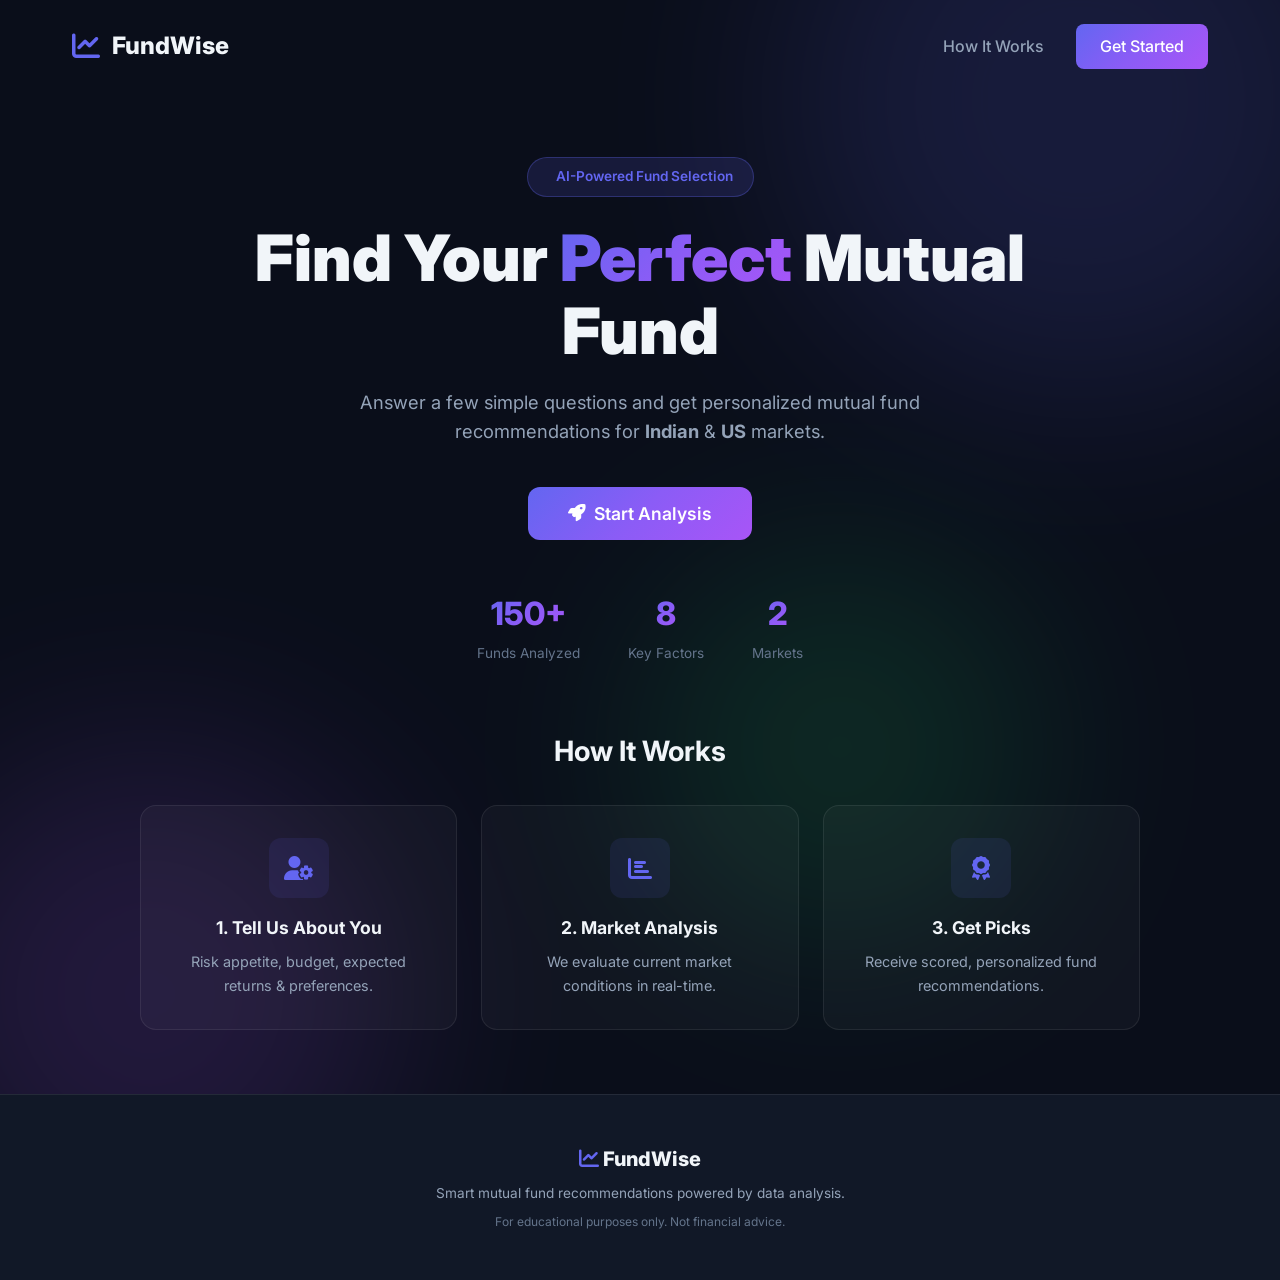
==== commit 38133f89: "Update print statement from 'Hello' to 'Goodbye'" ====
--- a/index.html
+++ b/index.html
@@ -4,11 +4,344 @@
   <meta charset="UTF-8">
   <meta name="viewport" content="width=device-width, initial-scale=1.0">
   <title>FundWise — Smart Mutual Fund Advisor</title>
-  <link rel="stylesheet" href="styles.css">
   <link rel="preconnect" href="https://fonts.googleapis.com">
   <link rel="preconnect" href="https://fonts.gstatic.com" crossorigin>
   <link href="https://fonts.googleapis.com/css2?family=Inter:wght@300;400;500;600;700;800;900&family=JetBrains+Mono:wght@400;500&display=swap" rel="stylesheet">
   <link rel="stylesheet" href="https://cdnjs.cloudflare.com/ajax/libs/font-awesome/6.5.1/css/all.min.css">
+  <style>
+    /* ========================================
+       FundWise — Complete Styles
+       ======================================== */
+    :root {
+      --bg-primary: #0a0e1a;
+      --bg-secondary: #111827;
+      --bg-card: rgba(17, 24, 39, 0.8);
+      --bg-card-hover: rgba(30, 41, 59, 0.9);
+      --bg-glass: rgba(255, 255, 255, 0.03);
+      --border-color: rgba(255, 255, 255, 0.08);
+      --border-active: rgba(99, 102, 241, 0.6);
+      --text-primary: #f1f5f9;
+      --text-secondary: #94a3b8;
+      --text-muted: #64748b;
+      --accent-primary: #6366f1;
+      --accent-secondary: #8b5cf6;
+      --accent-gradient: linear-gradient(135deg, #6366f1, #8b5cf6, #a855f7);
+      --success: #22c55e;
+      --warning: #f59e0b;
+      --danger: #ef4444;
+      --radius-sm: 8px;
+      --radius-md: 12px;
+      --radius-lg: 16px;
+      --radius-xl: 24px;
+      --transition: all 0.3s cubic-bezier(0.4, 0, 0.2, 1);
+    }
+
+    *, *::before, *::after { margin: 0; padding: 0; box-sizing: border-box; }
+    html { scroll-behavior: smooth; }
+    body {
+      font-family: 'Inter', -apple-system, BlinkMacSystemFont, sans-serif;
+      background: var(--bg-primary);
+      color: var(--text-primary);
+      line-height: 1.6;
+      min-height: 100vh;
+      overflow-x: hidden;
+    }
+    ::-webkit-scrollbar { width: 8px; }
+    ::-webkit-scrollbar-track { background: var(--bg-secondary); }
+    ::-webkit-scrollbar-thumb { background: var(--accent-primary); border-radius: 4px; }
+    .hidden { display: none !important; }
+    .gradient-text {
+      background: var(--accent-gradient);
+      -webkit-background-clip: text;
+      -webkit-text-fill-color: transparent;
+      background-clip: text;
+    }
+
+    /* ---- Hero ---- */
+    .hero { position: relative; min-height: 100vh; padding: 0 2rem; overflow: hidden; }
+    .hero-bg-shapes { position: absolute; inset: 0; z-index: 0; overflow: hidden; }
+    .shape { position: absolute; border-radius: 50%; filter: blur(100px); opacity: 0.15; animation: float 20s ease-in-out infinite; }
+    .shape-1 { width: 600px; height: 600px; background: #6366f1; top: -200px; right: -100px; }
+    .shape-2 { width: 500px; height: 500px; background: #a855f7; bottom: -150px; left: -100px; animation-delay: -7s; }
+    .shape-3 { width: 400px; height: 400px; background: #22c55e; top: 50%; left: 50%; animation-delay: -14s; }
+    @keyframes float {
+      0%,100%{transform:translate(0,0) scale(1)}
+      25%{transform:translate(50px,-30px) scale(1.05)}
+      50%{transform:translate(-20px,40px) scale(0.95)}
+      75%{transform:translate(30px,20px) scale(1.03)}
+    }
+
+    /* Navbar */
+    .navbar { position:relative; z-index:10; display:flex; justify-content:space-between; align-items:center; padding:1.5rem 2rem; max-width:1200px; margin:0 auto; }
+    .logo { display:flex; align-items:center; gap:0.75rem; font-size:1.5rem; font-weight:800; }
+    .logo i { color:var(--accent-primary); font-size:1.75rem; }
+    .nav-links { display:flex; align-items:center; gap:2rem; }
+    .nav-links a { color:var(--text-secondary); text-decoration:none; font-weight:500; transition:var(--transition); }
+    .nav-links a:hover { color:var(--text-primary); }
+    .btn-nav { background:var(--accent-gradient)!important; color:white!important; padding:0.6rem 1.5rem; border-radius:var(--radius-sm); font-weight:600; }
+
+    /* Hero Content */
+    .hero-content { position:relative; z-index:10; text-align:center; max-width:800px; margin:4rem auto; }
+    .hero-badge { display:inline-flex; align-items:center; gap:0.5rem; background:rgba(99,102,241,0.15); border:1px solid rgba(99,102,241,0.3); color:var(--accent-primary); padding:0.5rem 1.25rem; border-radius:50px; font-size:0.85rem; font-weight:600; margin-bottom:1.5rem; animation:fadeInDown 0.6s ease; }
+    .hero-content h1 { font-size:clamp(2.5rem,6vw,4rem); font-weight:900; line-height:1.15; margin-bottom:1.25rem; animation:fadeInUp 0.8s ease; }
+    .hero-subtitle { font-size:1.15rem; color:var(--text-secondary); max-width:600px; margin:0 auto 2.5rem; animation:fadeInUp 1s ease; }
+    .hero-stats { display:flex; justify-content:center; gap:3rem; margin-top:3rem; animation:fadeInUp 1.2s ease; }
+    .stat { display:flex; flex-direction:column; align-items:center; }
+    .stat-number { font-size:2rem; font-weight:800; background:var(--accent-gradient); -webkit-background-clip:text; -webkit-text-fill-color:transparent; background-clip:text; }
+    .stat-label { font-size:0.85rem; color:var(--text-muted); margin-top:0.25rem; }
+
+    /* Buttons */
+    .btn-primary { background:var(--accent-gradient); color:white; border:none; padding:0.85rem 2rem; border-radius:var(--radius-sm); font-size:1rem; font-weight:600; cursor:pointer; display:inline-flex; align-items:center; gap:0.5rem; transition:var(--transition); font-family:inherit; }
+    .btn-primary:hover { transform:translateY(-2px); box-shadow:0 8px 25px rgba(99,102,241,0.4); }
+    .btn-primary:disabled { opacity:0.5; cursor:not-allowed; transform:none; box-shadow:none; }
+    .btn-secondary { background:var(--bg-card); color:var(--text-secondary); border:1px solid var(--border-color); padding:0.85rem 2rem; border-radius:var(--radius-sm); font-size:1rem; font-weight:600; cursor:pointer; display:inline-flex; align-items:center; gap:0.5rem; transition:var(--transition); font-family:inherit; }
+    .btn-secondary:hover:not(:disabled) { background:var(--bg-card-hover); color:var(--text-primary); }
+    .btn-secondary:disabled { opacity:0.3; cursor:not-allowed; }
+    .btn-large { padding:1rem 2.5rem; font-size:1.1rem; border-radius:var(--radius-md); }
+    .btn-back { background:transparent; border:1px solid var(--border-color); color:var(--text-secondary); padding:0.5rem 1.25rem; border-radius:var(--radius-sm); font-size:0.9rem; cursor:pointer; display:inline-flex; align-items:center; gap:0.5rem; transition:var(--transition); font-family:inherit; }
+    .btn-back:hover { color:var(--text-primary); border-color:var(--text-muted); }
+
+    /* How It Works */
+    .how-it-works { position:relative; z-index:10; max-width:1000px; margin:2rem auto 4rem; text-align:center; }
+    .how-it-works h2 { font-size:1.75rem; font-weight:700; margin-bottom:2rem; }
+    .steps-row { display:grid; grid-template-columns:repeat(auto-fit,minmax(250px,1fr)); gap:1.5rem; }
+    .step-card { background:var(--bg-glass); border:1px solid var(--border-color); border-radius:var(--radius-lg); padding:2rem; transition:var(--transition); }
+    .step-card:hover { border-color:var(--accent-primary); transform:translateY(-4px); box-shadow:0 0 30px rgba(99,102,241,0.15); }
+    .step-icon { width:60px; height:60px; background:rgba(99,102,241,0.1); border-radius:var(--radius-md); display:flex; align-items:center; justify-content:center; margin:0 auto 1rem; font-size:1.5rem; color:var(--accent-primary); }
+    .step-card h3 { font-size:1.1rem; margin-bottom:0.5rem; }
+    .step-card p { font-size:0.9rem; color:var(--text-secondary); }
+
+    /* ---- Advisor / Wizard ---- */
+    .advisor { min-height:100vh; padding:2rem; background:var(--bg-primary); }
+    .advisor-container { max-width:900px; margin:0 auto; }
+    .progress-bar-container { margin-bottom:3rem; }
+    .progress-bar { height:4px; background:var(--bg-card); border-radius:2px; overflow:hidden; margin-bottom:1rem; }
+    .progress-fill { height:100%; background:var(--accent-gradient); border-radius:2px; transition:width 0.5s cubic-bezier(0.4,0,0.2,1); }
+    .progress-steps { display:flex; justify-content:space-between; }
+    .progress-step { display:flex; align-items:center; gap:0.4rem; font-size:0.7rem; color:var(--text-muted); transition:var(--transition); }
+    .progress-step.active { color:var(--accent-primary); font-weight:600; }
+    .progress-step.completed { color:var(--success); }
+    .progress-step-dot { width:8px; height:8px; border-radius:50%; background:var(--text-muted); transition:var(--transition); }
+    .progress-step.active .progress-step-dot { background:var(--accent-primary); box-shadow:0 0 8px var(--accent-primary); }
+    .progress-step.completed .progress-step-dot { background:var(--success); }
+
+    .wizard-step { animation:fadeInUp 0.4s ease; }
+    .step-header { margin-bottom:2rem; }
+    .step-number { display:inline-block; font-family:'JetBrains Mono',monospace; font-size:0.85rem; font-weight:500; color:var(--accent-primary); background:rgba(99,102,241,0.1); padding:0.25rem 0.75rem; border-radius:50px; margin-bottom:0.75rem; }
+    .step-header h2 { font-size:1.75rem; font-weight:700; margin-bottom:0.5rem; }
+    .step-header p { color:var(--text-secondary); font-size:1rem; }
+
+    /* Sub-section titles inside steps */
+    .sub-section { margin-bottom: 0.5rem; }
+    .sub-title { font-size: 1rem; font-weight: 600; color: var(--text-secondary); margin-bottom: 1rem; display: flex; align-items: center; gap: 0.5rem; }
+
+    /* ---- Option Cards ---- */
+    .options-grid { display:grid; gap:1rem; }
+    .options-grid.cols-2 { grid-template-columns:repeat(auto-fill,minmax(260px,1fr)); }
+    .options-grid.cols-3 { grid-template-columns:repeat(auto-fill,minmax(220px,1fr)); }
+    .option-card { position:relative; cursor:pointer; transition:var(--transition); }
+    .option-card input[type="radio"],
+    .option-card input[type="checkbox"] { position:absolute; opacity:0; pointer-events:none; }
+    .option-content { background:var(--bg-card); border:2px solid var(--border-color); border-radius:var(--radius-lg); padding:1.5rem; height:100%; transition:var(--transition); }
+    .option-card:hover .option-content { border-color:rgba(99,102,241,0.3); background:var(--bg-card-hover); transform:translateY(-2px); }
+    .option-card input:checked + .option-content { border-color:var(--accent-primary); background:rgba(99,102,241,0.08); box-shadow:0 0 20px rgba(99,102,241,0.15); }
+    .option-card input:checked + .option-content::after { content:'✓'; position:absolute; top:12px; right:12px; width:24px; height:24px; background:var(--accent-primary); border-radius:50%; display:flex; align-items:center; justify-content:center; font-size:0.75rem; color:white; font-weight:700; }
+    .option-icon { font-size:2rem; margin-bottom:0.75rem; }
+    .option-content h3 { font-size:1.1rem; font-weight:700; margin-bottom:0.4rem; }
+    .option-content p { font-size:0.85rem; color:var(--text-secondary); line-height:1.5; }
+
+    .risk-meter { height:4px; background:rgba(255,255,255,0.1); border-radius:2px; margin-top:0.75rem; overflow:hidden; }
+    .risk-fill { height:100%; border-radius:2px; transition:var(--transition); }
+    .tag { display:inline-block; background:rgba(99,102,241,0.15); color:var(--accent-primary); padding:0.25rem 0.75rem; border-radius:50px; font-size:0.75rem; font-weight:600; margin-top:0.75rem; }
+
+    /* Amount Toggle */
+    .amount-toggle { display:flex; background:var(--bg-card); border:1px solid var(--border-color); border-radius:var(--radius-sm); width:fit-content; margin-bottom:1.5rem; overflow:hidden; }
+    .toggle-btn { background:transparent; border:none; color:var(--text-secondary); padding:0.6rem 1.5rem; font-weight:600; cursor:pointer; transition:var(--transition); font-family:inherit; font-size:0.9rem; }
+    .toggle-btn.active { background:var(--accent-primary); color:white; }
+
+    /* Market Detection */
+    .market-detection { margin-bottom:2rem; }
+    .auto-detect-card { background:var(--bg-card); border:1px solid var(--border-color); border-radius:var(--radius-lg); overflow:hidden; }
+    .detect-header { display:flex; align-items:center; gap:0.75rem; padding:1rem 1.5rem; background:rgba(99,102,241,0.05); border-bottom:1px solid var(--border-color); font-weight:600; font-size:0.9rem; color:var(--accent-primary); }
+    .detect-body { padding:1.5rem; }
+    .market-indicators { display:grid; grid-template-columns:repeat(auto-fit,minmax(180px,1fr)); gap:1rem; }
+    .market-indicator { display:flex; flex-direction:column; gap:0.25rem; }
+    .indicator-label { font-size:0.8rem; color:var(--text-muted); }
+    .indicator-value { font-size:1.1rem; font-weight:700; }
+    .indicator-change { font-size:0.85rem; font-weight:600; }
+    .indicator-change.positive { color:var(--success); }
+    .indicator-change.negative { color:var(--danger); }
+    .market-sentiment-badge { display:inline-flex; align-items:center; gap:0.5rem; padding:0.5rem 1rem; border-radius:50px; font-weight:700; font-size:0.9rem; margin-top:1rem; }
+    .market-sentiment-badge.bullish { background:rgba(34,197,94,0.15); color:var(--success); border:1px solid rgba(34,197,94,0.3); }
+    .market-sentiment-badge.neutral { background:rgba(245,158,11,0.15); color:var(--warning); border:1px solid rgba(245,158,11,0.3); }
+    .market-sentiment-badge.bearish { background:rgba(239,68,68,0.15); color:var(--danger); border:1px solid rgba(239,68,68,0.3); }
+    .override-section { margin-top:1rem; }
+    .override-section h3 { font-size:1rem; font-weight:600; color:var(--text-secondary); margin-bottom:1rem; display:flex; align-items:center; gap:0.5rem; }
+
+    /* Spinner */
+    .loading-spinner { display:flex; align-items:center; gap:1rem; color:var(--text-secondary); }
+    .spinner { width:24px; height:24px; border:3px solid var(--border-color); border-top-color:var(--accent-primary); border-radius:50%; animation:spin 1s linear infinite; }
+    @keyframes spin { to { transform:rotate(360deg); } }
+
+    /* Wizard Nav */
+    .wizard-nav { display:flex; justify-content:space-between; margin-top:2.5rem; padding-top:1.5rem; border-top:1px solid var(--border-color); }
+
+    /* ---- Results ---- */
+    .results { min-height:100vh; padding:2rem; background:var(--bg-primary); }
+    .results-container { max-width:1100px; margin:0 auto; }
+    .results-header { margin-bottom:2rem; }
+    .results-header h2 { font-size:1.75rem; font-weight:700; margin:1rem 0 0.5rem; }
+    .results-subtitle { color:var(--text-secondary); }
+    .profile-summary { display:flex; flex-wrap:wrap; gap:0.75rem; margin-bottom:2rem; padding:1.25rem; background:var(--bg-card); border:1px solid var(--border-color); border-radius:var(--radius-lg); }
+    .profile-tag { display:inline-flex; align-items:center; gap:0.4rem; padding:0.35rem 0.85rem; background:rgba(99,102,241,0.1); border:1px solid rgba(99,102,241,0.2); border-radius:50px; font-size:0.8rem; font-weight:500; color:var(--text-primary); }
+    .profile-tag i { color:var(--accent-primary); font-size:0.75rem; }
+    .results-loading { text-align:center; padding:4rem 2rem; }
+    .analysis-animation { position:relative; width:100px; height:100px; margin:0 auto 2rem; }
+    .analysis-ring { position:absolute; inset:0; border:3px solid var(--border-color); border-top-color:var(--accent-primary); border-right-color:var(--accent-secondary); border-radius:50%; animation:spin 1.5s linear infinite; }
+    .analysis-icon { position:absolute; inset:0; display:flex; align-items:center; justify-content:center; font-size:2rem; color:var(--accent-primary); animation:pulse 2s ease-in-out infinite; }
+    @keyframes pulse { 0%,100%{transform:scale(1);opacity:1} 50%{transform:scale(1.1);opacity:0.8} }
+
+    /* Fund Cards */
+    .results-grid { display:grid; gap:1.5rem; }
+    .fund-card { background:var(--bg-card); border:1px solid var(--border-color); border-radius:var(--radius-xl); overflow:hidden; transition:var(--transition); animation:fadeInUp 0.5s ease forwards; opacity:0; }
+    .fund-card:hover { border-color:rgba(99,102,241,0.3); box-shadow:0 0 30px rgba(99,102,241,0.15); transform:translateY(-2px); }
+    .fund-card-header { display:flex; justify-content:space-between; align-items:flex-start; padding:1.5rem 1.5rem 1rem; }
+    .fund-rank { display:flex; align-items:center; gap:1rem; }
+    .rank-badge { width:48px; height:48px; border-radius:var(--radius-md); display:flex; align-items:center; justify-content:center; font-weight:900; font-size:1.25rem; flex-shrink:0; }
+    .rank-1 { background:linear-gradient(135deg,#fbbf24,#f59e0b); color:#1a1a1a; }
+    .rank-2 { background:linear-gradient(135deg,#94a3b8,#64748b); color:white; }
+    .rank-3 { background:linear-gradient(135deg,#d97706,#b45309); color:white; }
+    .rank-other { background:rgba(99,102,241,0.15); color:var(--accent-primary); }
+    .fund-info h3 { font-size:1.15rem; font-weight:700; margin-bottom:0.2rem; }
+    .fund-category { font-size:0.8rem; color:var(--text-muted); }
+    .fund-market-badge { font-size:0.7rem; padding:0.15rem 0.5rem; border-radius:50px; font-weight:600; margin-left:0.5rem; }
+    .fund-market-badge.india { background:rgba(255,153,51,0.15); color:#ff9933; border:1px solid rgba(255,153,51,0.25); }
+    .fund-market-badge.us { background:rgba(59,130,246,0.15); color:#3b82f6; border:1px solid rgba(59,130,246,0.25); }
+    .fund-score-container { text-align:right; flex-shrink:0; }
+    .fund-score { font-size:2rem; font-weight:900; background:var(--accent-gradient); -webkit-background-clip:text; -webkit-text-fill-color:transparent; background-clip:text; line-height:1; }
+    .fund-score-label { font-size:0.7rem; color:var(--text-muted); text-transform:uppercase; letter-spacing:0.5px; }
+
+    .fund-card-body { padding:0 1.5rem; }
+    .fund-metrics { display:grid; grid-template-columns:repeat(auto-fit,minmax(120px,1fr)); gap:1rem; padding:1rem 0; border-top:1px solid var(--border-color); }
+    .metric { display:flex; flex-direction:column; gap:0.15rem; }
+    .metric-label { font-size:0.7rem; color:var(--text-muted); text-transform:uppercase; letter-spacing:0.5px; }
+    .metric-value { font-size:1.05rem; font-weight:700; }
+    .metric-value.positive { color:var(--success); }
+    .metric-value.negative { color:var(--danger); }
+
+    .fund-card-footer { padding:1rem 1.5rem 1.5rem; }
+    .fund-tags { display:flex; flex-wrap:wrap; gap:0.5rem; margin-bottom:1rem; }
+    .fund-tag { display:inline-flex; align-items:center; gap:0.3rem; padding:0.25rem 0.65rem; border-radius:50px; font-size:0.7rem; font-weight:600; }
+    .fund-tag.match { background:rgba(34,197,94,0.12); color:var(--success); border:1px solid rgba(34,197,94,0.25); }
+    .fund-tag.info { background:rgba(99,102,241,0.12); color:var(--accent-primary); border:1px solid rgba(99,102,241,0.25); }
+    .fund-tag.warn { background:rgba(245,158,11,0.12); color:var(--warning); border:1px solid rgba(245,158,11,0.25); }
+
+    .fund-why { background:rgba(99,102,241,0.05); border:1px solid rgba(99,102,241,0.1); border-radius:var(--radius-md); padding:1rem; }
+    .fund-why-title { font-size:0.8rem; font-weight:700; color:var(--accent-primary); margin-bottom:0.4rem; display:flex; align-items:center; gap:0.4rem; }
+    .fund-why p { font-size:0.85rem; color:var(--text-secondary); line-height:1.6; }
+
+    /* Star rating */
+    .star-rating { display:inline-flex; gap:2px; }
+    .star-rating .star { color:#fbbf24; font-size:0.85rem; }
+    .star-rating .star.empty { color:var(--text-muted); opacity:0.3; }
+
+    /* Score Breakdown */
+    .score-breakdown { padding:0 1.5rem 1rem; }
+    .score-bars { display:grid; gap:0.5rem; }
+    .score-bar-item { display:grid; grid-template-columns:120px 1fr 40px; align-items:center; gap:0.75rem; }
+    .score-bar-label { font-size:0.75rem; color:var(--text-muted); }
+    .score-bar-track { height:6px; background:rgba(255,255,255,0.05); border-radius:3px; overflow:hidden; }
+    .score-bar-fill { height:100%; border-radius:3px; background:var(--accent-gradient); transition:width 1s ease; }
+    .score-bar-value { font-size:0.75rem; font-weight:700; color:var(--text-secondary); text-align:right; }
+
+    /* Disclaimer */
+    .disclaimer { display:flex; gap:0.75rem; padding:1.25rem; background:rgba(245,158,11,0.05); border:1px solid rgba(245,158,11,0.15); border-radius:var(--radius-md); margin-top:2rem; }
+    .disclaimer i { color:var(--warning); margin-top:0.2rem; flex-shrink:0; }
+    .disclaimer p { font-size:0.8rem; color:var(--text-secondary); line-height:1.6; }
+
+    /* Footer */
+    .footer { padding:3rem 2rem; text-align:center; border-top:1px solid var(--border-color); background:var(--bg-secondary); }
+    .footer-brand { font-size:1.25rem; font-weight:800; margin-bottom:0.5rem; }
+    .footer-brand i { color:var(--accent-primary); }
+    .footer p { color:var(--text-secondary); font-size:0.85rem; }
+    .footer-disclaimer { color:var(--text-muted)!important; font-size:0.75rem!important; margin-top:0.5rem; }
+
+    /* Animations */
+    @keyframes fadeInUp { from{opacity:0;transform:translateY(20px)} to{opacity:1;transform:translateY(0)} }
+    @keyframes fadeInDown { from{opacity:0;transform:translateY(-20px)} to{opacity:1;transform:translateY(0)} }
+    @keyframes shake {
+      0%,100%{transform:translateX(0)}
+      25%{transform:translateX(-8px)}
+      50%{transform:translateX(8px)}
+      75%{transform:translateX(-4px)}
+    }
+
+    /* Tax Info Styles */
+    .tax-info {
+      margin: 0 1.5rem;
+      padding: 1rem;
+      background: rgba(99,102,241,0.03);
+      border: 1px solid var(--border-color);
+      border-radius: var(--radius-md);
+      margin-bottom: 1rem;
+    }
+    .tax-info.tax-highlight {
+      border-color: rgba(34,197,94,0.3);
+      background: rgba(34,197,94,0.03);
+    }
+    .tax-header {
+      font-size: 0.8rem;
+      font-weight: 700;
+      color: var(--accent-primary);
+      margin-bottom: 0.75rem;
+      display: flex;
+      align-items: center;
+      gap: 0.4rem;
+    }
+    .tax-highlight .tax-header { color: var(--success); }
+    .tax-grid {
+      display: grid;
+      grid-template-columns: repeat(auto-fit, minmax(180px, 1fr));
+      gap: 0.6rem;
+    }
+    .tax-item { display: flex; flex-direction: column; gap: 0.1rem; }
+    .tax-label {
+      font-size: 0.7rem;
+      color: var(--text-muted);
+      text-transform: uppercase;
+      letter-spacing: 0.5px;
+    }
+    .tax-value {
+      font-size: 0.82rem;
+      font-weight: 600;
+      color: var(--text-secondary);
+    }
+    .tax-value small { font-weight: 400; opacity: 0.8; }
+    .tax-note {
+      color: var(--text-muted);
+      font-weight: 500;
+      font-size: 0.78rem;
+    }
+    .tax-highlight .tax-note { color: var(--success); font-weight: 600; }
+
+    /* Responsive */
+    @media(max-width:768px){
+      .hero{padding:0 1rem} .navbar{padding:1rem}
+      .nav-links a:not(.btn-nav){display:none}
+      .hero-content{margin:2rem auto} .hero-content h1{font-size:2rem}
+      .hero-stats{gap:1.5rem} .stat-number{font-size:1.5rem}
+      .options-grid.cols-2,.options-grid.cols-3{grid-template-columns:1fr}
+      .progress-steps{display:none}
+      .fund-card-header{flex-direction:column;gap:1rem}
+      .fund-score-container{text-align:left}
+      .fund-metrics{grid-template-columns:repeat(2,1fr)}
+      .score-bar-item{grid-template-columns:90px 1fr 35px}
+    }
+    @media(max-width:480px){
+      .hero-content h1{font-size:1.7rem} .hero-subtitle{font-size:1rem}
+      .step-header h2{font-size:1.35rem} .option-content{padding:1rem}
+    }
+  </style>
 </head>
 <body>
 
@@ -23,7 +356,7 @@
       <div class="logo"><i class="fas fa-chart-line"></i><span>FundWise</span></div>
       <div class="nav-links">
         <a href="#how-it-works">How It Works</a>
-        <a href="#" onclick="startAdvisor()" class="btn-nav">Get Started</a>
+        <a href="#" onclick="startAdvisor(); return false;" class="btn-nav">Get Started</a>
       </div>
     </nav>
     <div class="hero-content">
@@ -100,4 +433,1080 @@
           <p>Select your investment budget range</p>
         </div>
         <div class="amount-toggle">
-          <button class="toggle-btn active" data-currency="inr" onclick="switchCurrency('inr')">₹
+          <button class="toggle-btn active" data-currency="inr" onclick="switchCurrency('inr')">₹ INR</button>
+          <button class="toggle-btn" data-currency="usd" onclick="switchCurrency('usd')">$ USD</button>
+        </div>
+        <div class="options-grid cols-3">
+          <label class="option-card"><input type="radio" name="amount" value="micro">
+            <div class="option-content"><div class="option-icon"><i class="fas fa-seedling" style="color:#22c55e"></i></div><h3 class="amount-label" data-inr="₹500 – ₹5,000" data-usd="$50 – $500">₹500 – ₹5,000</h3><p>Great for beginners</p></div></label>
+          <label class="option-card"><input type="radio" name="amount" value="small">
+            <div class="option-content"><div class="option-icon"><i class="fas fa-leaf" style="color:#10b981"></i></div><h3 class="amount-label" data-inr="₹5K – ₹25K" data-usd="$500 – $2,500">₹5K – ₹25K</h3><p>Good diversification</p></div></label>
+          <label class="option-card"><input type="radio" name="amount" value="medium">
+            <div class="option-content"><div class="option-icon"><i class="fas fa-tree" style="color:#0ea5e9"></i></div><h3 class="amount-label" data-inr="₹25K – ₹1 Lakh" data-usd="$2.5K – $10K">₹25K – ₹1 Lakh</h3><p>Wide range of options</p></div></label>
+          <label class="option-card"><input type="radio" name="amount" value="large">
+            <div class="option-content"><div class="option-icon"><i class="fas fa-mountain" style="color:#6366f1"></i></div><h3 class="amount-label" data-inr="₹1L – ₹5 Lakh" data-usd="$10K – $50K">₹1L – ₹5 Lakh</h3><p>Premium fund access</p></div></label>
+          <label class="option-card"><input type="radio" name="amount" value="xlarge">
+            <div class="option-content"><div class="option-icon"><i class="fas fa-gem" style="color:#a855f7"></i></div><h3 class="amount-label" data-inr="₹5 Lakh+" data-usd="$50K+">₹5 Lakh+</h3><p>All doors open</p></div></label>
+        </div>
+      </div>
+
+      <!-- STEP 4 — Expected Returns -->
+      <div class="wizard-step hidden" data-step="4">
+        <div class="step-header">
+          <span class="step-number">04</span>
+          <h2>What Returns Do You Expect?</h2>
+          <p>Set your return expectations and preference</p>
+        </div>
+        <div class="sub-section">
+          <h3 class="sub-title"><i class="fas fa-percentage"></i> Expected Annual Return</h3>
+          <div class="options-grid cols-2">
+            <label class="option-card"><input type="radio" name="returns" value="conservative">
+              <div class="option-content"><div class="option-icon"><i class="fas fa-piggy-bank" style="color:#22c55e"></i></div><h3>6 – 8% p.a.</h3><p>Conservative — beats inflation safely</p></div></label>
+            <label class="option-card"><input type="radio" name="returns" value="moderate">
+              <div class="option-content"><div class="option-icon"><i class="fas fa-chart-line" style="color:#0ea5e9"></i></div><h3>8 – 14% p.a.</h3><p>Moderate — balanced wealth growth</p></div></label>
+            <label class="option-card"><input type="radio" name="returns" value="high">
+              <div class="option-content"><div class="option-icon"><i class="fas fa-rocket" style="color:#f59e0b"></i></div><h3>14 – 20% p.a.</h3><p>High — aggressive wealth building</p></div></label>
+            <label class="option-card"><input type="radio" name="returns" value="very-high">
+              <div class="option-content"><div class="option-icon"><i class="fas fa-fire-flame-curved" style="color:#ef4444"></i></div><h3>20%+ p.a.</h3><p>Very high — maximum growth potential</p></div></label>
+          </div>
+        </div>
+        <div class="sub-section" style="margin-top:1.5rem">
+          <h3 class="sub-title"><i class="fas fa-calendar-alt"></i> Return Preference</h3>
+          <div class="options-grid cols-3">
+            <label class="option-card"><input type="radio" name="returnType" value="monthly">
+              <div class="option-content"><div class="option-icon"><i class="fas fa-calendar-day" style="color:#6366f1"></i></div><h3>Monthly Income</h3><p>Regular monthly payouts</p></div></label>
+            <label class="option-card"><input type="radio" name="returnType" value="annual">
+              <div class="option-content"><div class="option-icon"><i class="fas fa-calendar-check" style="color:#22c55e"></i></div><h3>Annual Growth</h3><p>Year-over-year compounding</p></div></label>
+            <label class="option-card"><input type="radio" name="returnType" value="maturity">
+              <div class="option-content"><div class="option-icon"><i class="fas fa-hourglass-end" style="color:#f59e0b"></i></div><h3>At Maturity</h3><p>Long-term capital appreciation</p></div></label>
+          </div>
+        </div>
+      </div>
+
+      <!-- STEP 5 — Investment Mode -->
+      <div class="wizard-step hidden" data-step="5">
+        <div class="step-header">
+          <span class="step-number">05</span>
+          <h2>How Would You Like to Invest?</h2>
+          <p>Choose your preferred investment mode</p>
+        </div>
+        <div class="options-grid cols-3">
+          <label class="option-card"><input type="radio" name="mode" value="sip">
+            <div class="option-content"><div class="option-icon"><i class="fas fa-sync-alt" style="color:#6366f1"></i></div><h3>SIP (Monthly)</h3><p>Fixed amount every month</p><div class="tag">Best for beginners</div></div></label>
+          <label class="option-card"><input type="radio" name="mode" value="lumpsum">
+            <div class="option-content"><div class="option-icon"><i class="fas fa-hand-holding-usd" style="color:#f59e0b"></i></div><h3>Lumpsum</h3><p>Invest a large amount at once</p><div class="tag">Timing matters</div></div></label>
+          <label class="option-card"><input type="radio" name="mode" value="both">
+            <div class="option-content"><div class="option-icon"><i class="fas fa-layer-group" style="color:#22c55e"></i></div><h3>SIP + Lumpsum</h3><p>Combine regular SIPs with top-ups</p><div class="tag">Flexible</div></div></label>
+        </div>
+      </div>
+
+      <!-- STEP 6 — Investor Type -->
+      <div class="wizard-step hidden" data-step="6">
+        <div class="step-header">
+          <span class="step-number">06</span>
+          <h2>What Type of Investor Are You?</h2>
+          <p>Helps match fund complexity to your experience</p>
+        </div>
+        <div class="options-grid cols-3">
+          <label class="option-card"><input type="radio" name="investorType" value="beginner">
+            <div class="option-content"><div class="option-icon"><i class="fas fa-graduation-cap" style="color:#22c55e"></i></div><h3>Beginner</h3><p>New to investing — prefer simple, safe funds</p></div></label>
+          <label class="option-card"><input type="radio" name="investorType" value="intermediate">
+            <div class="option-content"><div class="option-icon"><i class="fas fa-chart-pie" style="color:#0ea5e9"></i></div><h3>Intermediate</h3><p>Some experience — comfortable with variety</p></div></label>
+          <label class="option-card"><input type="radio" name="investorType" value="experienced">
+            <div class="option-content"><div class="option-icon"><i class="fas fa-chess-king" style="color:#a855f7"></i></div><h3>Experienced</h3><p>Deep knowledge — open to all fund types</p></div></label>
+        </div>
+      </div>
+
+      <!-- STEP 7 — Sector -->
+      <div class="wizard-step hidden" data-step="7">
+        <div class="step-header">
+          <span class="step-number">07</span>
+          <h2>Any Preferred Sector?</h2>
+          <p>Pick sectors you're bullish on, or choose "No Preference"</p>
+        </div>
+        <div class="options-grid cols-3 multi-select sector-options">
+          <label class="option-card"><input type="checkbox" name="sector" value="no-preference">
+            <div class="option-content"><div class="option-icon"><i class="fas fa-globe" style="color:#6366f1"></i></div><h3>No Preference</h3><p>Diversified</p></div></label>
+          <label class="option-card"><input type="checkbox" name="sector" value="technology">
+            <div class="option-content"><div class="option-icon"><i class="fas fa-microchip" style="color:#3b82f6"></i></div><h3>Technology</h3><p>IT, AI, SaaS</p></div></label>
+          <label class="option-card"><input type="checkbox" name="sector" value="healthcare">
+            <div class="option-content"><div class="option-icon"><i class="fas fa-heartbeat" style="color:#ef4444"></i></div><h3>Healthcare</h3><p>Pharma, Biotech</p></div></label>
+          <label class="option-card"><input type="checkbox" name="sector" value="banking">
+            <div class="option-content"><div class="option-icon"><i class="fas fa-university" style="color:#f59e0b"></i></div><h3>Banking & Finance</h3><p>Banks, NBFCs</p></div></label>
+          <label class="option-card"><input type="checkbox" name="sector" value="infrastructure">
+            <div class="option-content"><div class="option-icon"><i class="fas fa-hard-hat" style="color:#8b5cf6"></i></div><h3>Infrastructure</h3><p>Energy, Utilities</p></div></label>
+          <label class="option-card"><input type="checkbox" name="sector" value="consumer">
+            <div class="option-content"><div class="option-icon"><i class="fas fa-shopping-cart" style="color:#ec4899"></i></div><h3>Consumer</h3><p>FMCG, Retail</p></div></label>
+          <label class="option-card"><input type="checkbox" name="sector" value="manufacturing">
+            <div class="option-content"><div class="option-icon"><i class="fas fa-industry" style="color:#14b8a6"></i></div><h3>Manufacturing</h3><p>Auto, Metals</p></div></label>
+          <label class="option-card"><input type="checkbox" name="sector" value="realestate">
+            <div class="option-content"><div class="option-icon"><i class="fas fa-building" style="color:#f97316"></i></div><h3>Real Estate</h3><p>REITs, Property</p></div></label>
+          <label class="option-card"><input type="checkbox" name="sector" value="energy">
+            <div class="option-content"><div class="option-icon"><i class="fas fa-solar-panel" style="color:#eab308"></i></div><h3>Energy</h3><p>Oil, Renewables</p></div></label>
+        </div>
+      </div>
+
+      <!-- STEP 8 — Market Condition -->
+      <div class="wizard-step hidden" data-step="8">
+        <div class="step-header">
+          <span class="step-number">08</span>
+          <h2>Current Market Sentiment</h2>
+          <p>We auto-detect conditions — you can override below</p>
+        </div>
+        <div class="market-detection">
+          <div class="auto-detect-card" id="marketAutoDetect">
+            <div class="detect-header"><i class="fas fa-satellite-dish"></i><span>Auto-Detected Sentiment</span></div>
+            <div class="detect-body" id="marketDetectBody">
+              <div class="loading-spinner"><div class="spinner"></div><span>Analyzing market data...</span></div>
+            </div>
+          </div>
+        </div>
+        <div class="override-section">
+          <h3><i class="fas fa-sliders-h"></i> Or Select Manually:</h3>
+          <div class="options-grid cols-3">
+            <label class="option-card"><input type="radio" name="marketCondition" value="bullish">
+              <div class="option-content"><div class="option-icon" style="color:#22c55e"><i class="fas fa-arrow-trend-up"></i></div><h3>Bullish</h3><p>Market trending up</p></div></label>
+            <label class="option-card"><input type="radio" name="marketCondition" value="neutral">
+              <div class="option-content"><div class="option-icon" style="color:#f59e0b"><i class="fas fa-arrows-left-right"></i></div><h3>Neutral</h3><p>Market is sideways</p></div></label>
+            <label class="option-card"><input type="radio" name="marketCondition" value="bearish">
+              <div class="option-content"><div class="option-icon" style="color:#ef4444"><i class="fas fa-arrow-trend-down"></i></div><h3>Bearish</h3><p>Market declining</p></div></label>
+          </div>
+        </div>
+      </div>
+
+      <!-- Nav Buttons -->
+      <div class="wizard-nav">
+        <button class="btn-secondary" id="btnPrev" onclick="prevStep()" disabled><i class="fas fa-arrow-left"></i> Back</button>
+        <button class="btn-primary" id="btnNext" onclick="nextStep()">Next <i class="fas fa-arrow-right"></i></button>
+      </div>
+    </div>
+  </section>
+
+  <!-- ========== RESULTS ========== -->
+  <section id="results" class="results hidden">
+    <div class="results-container">
+      <div class="results-header">
+        <button class="btn-back" onclick="backToAdvisor()"><i class="fas fa-arrow-left"></i> Modify Preferences</button>
+        <h2><i class="fas fa-trophy"></i> Your Personalized Recommendations</h2>
+        <p class="results-subtitle" id="resultsSummary"></p>
+      </div>
+      <div class="profile-summary" id="profileSummary"></div>
+      <div class="results-loading" id="resultsLoading">
+        <div class="analysis-animation"><div class="analysis-ring"></div><div class="analysis-icon"><i class="fas fa-brain"></i></div></div>
+        <h3>Analyzing Funds...</h3>
+        <p id="analysisStatus">Evaluating risk profiles and market conditions</p>
+      </div>
+      <div class="results-grid" id="resultsGrid"></div>
+      <div class="disclaimer">
+        <i class="fas fa-info-circle"></i>
+        <p><strong>Disclaimer:</strong> This tool provides educational recommendations only. Past performance does not guarantee future returns. Please consult a certified financial advisor before making investment decisions. Mutual fund investments are subject to market risks.</p>
+      </div>
+      <button class="btn-primary btn-large" onclick="startOver()" style="margin:2rem auto;display:block"><i class="fas fa-redo"></i> Start Over</button>
+    </div>
+  </section>
+
+  <footer class="footer">
+    <div class="footer-content">
+      <div class="footer-brand"><i class="fas fa-chart-line"></i> FundWise</div>
+      <p>Smart mutual fund recommendations powered by data analysis.</p>
+      <p class="footer-disclaimer">For educational purposes only. Not financial advice.</p>
+    </div>
+  </footer>
+
+  <!-- ========================================================
+       ALL APPLICATION JAVASCRIPT (data + market + engine + app)
+       ======================================================== -->
+  <script>
+    /* ================================================
+       1. data.js — Curated Mutual Fund Database
+       ================================================ */
+    const FUND_DATABASE = [
+      // ===================== INDIAN MARKET =====================
+      // --- Large Cap ---
+      { id:'in-sbi-bluechip', name:'SBI Blue Chip Fund', category:'Large Cap', market:'india', riskLevel:'moderate', minSIP:500, minLumpsum:5000, expenseRatio:1.58, returns:{y1:16.2,y3:13.5,y5:14.8}, rating:5, fundSizeCr:45000, sectors:['diversified'], suitableFor:['beginner','intermediate','experienced'], bestMarket:['bullish','neutral'], returnType:['annual','maturity'], description:'Flagship large-cap fund investing in top 100 companies by market cap. Consistent performer with low volatility.' },
+      { id:'in-mirae-largecap', name:'Mirae Asset Large Cap Fund', category:'Large Cap', market:'india', riskLevel:'moderate', minSIP:500, minLumpsum:5000, expenseRatio:1.33, returns:{y1:17.1,y3:14.2,y5:15.6}, rating:5, fundSizeCr:38000, sectors:['diversified'], suitableFor:['beginner','intermediate','experienced'], bestMarket:['bullish','neutral'], returnType:['annual','maturity'], description:'Top-rated large-cap fund with strong stock selection. Benchmark-beating returns consistently.' },
+      { id:'in-axis-bluechip', name:'Axis Bluechip Fund', category:'Large Cap', market:'india', riskLevel:'moderate', minSIP:500, minLumpsum:5000, expenseRatio:1.48, returns:{y1:14.8,y3:12.9,y5:14.1}, rating:4, fundSizeCr:35000, sectors:['diversified'], suitableFor:['beginner','intermediate'], bestMarket:['bullish','neutral'], returnType:['annual','maturity'], description:'Quality-focused large-cap fund with emphasis on growth at reasonable price.' },
+      { id:'in-icici-bluechip', name:'ICICI Pru Bluechip Fund', category:'Large Cap', market:'india', riskLevel:'moderate', minSIP:500, minLumpsum:5000, expenseRatio:1.42, returns:{y1:15.5,y3:13.1,y5:14.3}, rating:4, fundSizeCr:42000, sectors:['diversified'], suitableFor:['beginner','intermediate','experienced'], bestMarket:['bullish','neutral'], returnType:['annual','maturity'], description:'Well-diversified large-cap portfolio managed by experienced fund managers.' },
+
+      // --- Mid Cap ---
+      { id:'in-hdfc-midcap', name:'HDFC Mid-Cap Opportunities Fund', category:'Mid Cap', market:'india', riskLevel:'high', minSIP:500, minLumpsum:5000, expenseRatio:1.65, returns:{y1:22.4,y3:18.7,y5:19.2}, rating:5, fundSizeCr:52000, sectors:['diversified'], suitableFor:['intermediate','experienced'], bestMarket:['bullish'], returnType:['annual','maturity'], description:'India\'s largest mid-cap fund. Invests in high-quality mid-sized companies with strong growth potential.' },
+      { id:'in-kotak-emerging', name:'Kotak Emerging Equity Fund', category:'Mid Cap', market:'india', riskLevel:'high', minSIP:1000, minLumpsum:5000, expenseRatio:1.52, returns:{y1:21.8,y3:17.9,y5:18.5}, rating:5, fundSizeCr:32000, sectors:['diversified'], suitableFor:['intermediate','experienced'], bestMarket:['bullish'], returnType:['annual','maturity'], description:'Focused mid-cap fund with excellent stock selection in emerging growth stories.' },
+      { id:'in-pgim-midcap', name:'PGIM India Midcap Opp Fund', category:'Mid Cap', market:'india', riskLevel:'high', minSIP:1000, minLumpsum:5000, expenseRatio:1.45, returns:{y1:24.3,y3:20.1,y5:21.3}, rating:5, fundSizeCr:12000, sectors:['diversified'], suitableFor:['intermediate','experienced'], bestMarket:['bullish'], returnType:['maturity'], description:'Concentrated mid-cap portfolio with exceptional returns. Higher volatility, higher reward.' },
+
+      // --- Small Cap ---
+      { id:'in-sbi-smallcap', name:'SBI Small Cap Fund', category:'Small Cap', market:'india', riskLevel:'very-high', minSIP:500, minLumpsum:5000, expenseRatio:1.62, returns:{y1:28.5,y3:22.3,y5:24.1}, rating:5, fundSizeCr:28000, sectors:['diversified'], suitableFor:['experienced'], bestMarket:['bullish'], returnType:['maturity'], description:'Premier small-cap fund with rigorous stock selection. High growth potential with significant volatility.' },
+      { id:'in-nippon-smallcap', name:'Nippon India Small Cap Fund', category:'Small Cap', market:'india', riskLevel:'very-high', minSIP:500, minLumpsum:5000, expenseRatio:1.55, returns:{y1:30.2,y3:24.5,y5:26.8}, rating:5, fundSizeCr:46000, sectors:['diversified'], suitableFor:['experienced'], bestMarket:['bullish'], returnType:['maturity'], description:'India\'s largest small-cap fund. Broad-based small-cap exposure with proven track record.' },
+      { id:'in-quant-smallcap', name:'Quant Small Cap Fund', category:'Small Cap', market:'india', riskLevel:'very-high', minSIP:1000, minLumpsum:5000, expenseRatio:1.68, returns:{y1:32.1,y3:28.9,y5:30.2}, rating:4, fundSizeCr:18000, sectors:['diversified'], suitableFor:['experienced'], bestMarket:['bullish'], returnType:['maturity'], description:'Quant-driven small-cap strategy with explosive returns. Very high risk-reward ratio.' },
+
+      // --- Flexi / Multi Cap ---
+      { id:'in-parag-flexicap', name:'Parag Parikh Flexi Cap Fund', category:'Flexi Cap', market:'india', riskLevel:'moderate', minSIP:1000, minLumpsum:1000, expenseRatio:1.28, returns:{y1:18.3,y3:15.6,y5:17.2}, rating:5, fundSizeCr:55000, sectors:['diversified','technology'], suitableFor:['beginner','intermediate','experienced'], bestMarket:['bullish','neutral','bearish'], returnType:['annual','maturity'], description:'Unique flexi-cap fund with international diversification. Known for value investing approach and consistency.' },
+      { id:'in-hdfc-flexicap', name:'HDFC Flexi Cap Fund', category:'Flexi Cap', market:'india', riskLevel:'moderate', minSIP:500, minLumpsum:5000, expenseRatio:1.46, returns:{y1:16.8,y3:14.1,y5:15.5}, rating:4, fundSizeCr:42000, sectors:['diversified'], suitableFor:['beginner','intermediate','experienced'], bestMarket:['bullish','neutral'], returnType:['annual','maturity'], description:'Flexible allocation across market caps. Adapts to market conditions dynamically.' },
+      { id:'in-quant-active', name:'Quant Active Fund', category:'Multi Cap', market:'india', riskLevel:'high', minSIP:1000, minLumpsum:5000, expenseRatio:1.58, returns:{y1:25.6,y3:22.8,y5:24.5}, rating:4, fundSizeCr:8000, sectors:['diversified'], suitableFor:['intermediate','experienced'], bestMarket:['bullish'], returnType:['annual','maturity'], description:'Data-driven multi-cap approach with momentum-based stock selection.' },
+
+      // --- Index Funds ---
+      { id:'in-uti-nifty50', name:'UTI Nifty 50 Index Fund', category:'Index Fund', market:'india', riskLevel:'moderate', minSIP:500, minLumpsum:1000, expenseRatio:0.18, returns:{y1:14.2,y3:12.1,y5:13.5}, rating:4, fundSizeCr:15000, sectors:['diversified'], suitableFor:['beginner','intermediate','experienced'], bestMarket:['bullish','neutral'], returnType:['annual','maturity'], description:'Low-cost Nifty 50 index tracker. Ideal starting point for passive investing.' },
+      { id:'in-hdfc-sensex', name:'HDFC Index Fund – Sensex', category:'Index Fund', market:'india', riskLevel:'moderate', minSIP:500, minLumpsum:5000, expenseRatio:0.20, returns:{y1:13.8,y3:11.9,y5:13.1}, rating:4, fundSizeCr:8000, sectors:['diversified'], suitableFor:['beginner','intermediate'], bestMarket:['bullish','neutral'], returnType:['annual','maturity'], description:'Tracks the BSE Sensex at very low cost. Simple, effective equity exposure.' },
+      { id:'in-motilal-nifty500', name:'Motilal Oswal Nifty 500 Fund', category:'Index Fund', market:'india', riskLevel:'moderate', minSIP:500, minLumpsum:500, expenseRatio:0.22, returns:{y1:16.5,y3:13.8,y5:15.0}, rating:4, fundSizeCr:4000, sectors:['diversified'], suitableFor:['beginner','intermediate','experienced'], bestMarket:['bullish','neutral'], returnType:['annual','maturity'], description:'Broad market index covering top 500 companies. Excellent diversification at low cost.' },
+
+      // --- ELSS (Tax Saving) ---
+      { id:'in-mirae-taxsaver', name:'Mirae Asset Tax Saver Fund', category:'ELSS', market:'india', riskLevel:'moderate', minSIP:500, minLumpsum:500, expenseRatio:1.35, returns:{y1:17.8,y3:14.5,y5:16.0}, rating:5, fundSizeCr:22000, sectors:['diversified'], suitableFor:['beginner','intermediate','experienced'], bestMarket:['bullish','neutral'], returnType:['annual','maturity'], description:'Best-in-class ELSS fund. Tax saving under Section 80C with excellent equity returns.' },
+      { id:'in-quant-taxplan', name:'Quant Tax Plan', category:'ELSS', market:'india', riskLevel:'high', minSIP:500, minLumpsum:500, expenseRatio:1.55, returns:{y1:24.2,y3:20.5,y5:22.8}, rating:4, fundSizeCr:6000, sectors:['diversified'], suitableFor:['intermediate','experienced'], bestMarket:['bullish'], returnType:['maturity'], description:'Aggressive ELSS fund with quant-driven stock picks. High returns with higher volatility.' },
+
+      // --- Debt / Fixed Income ---
+      { id:'in-hdfc-corporate-bond', name:'HDFC Corporate Bond Fund', category:'Debt', market:'india', riskLevel:'low', minSIP:500, minLumpsum:5000, expenseRatio:0.45, returns:{y1:7.2,y3:6.8,y5:7.5}, rating:5, fundSizeCr:30000, sectors:['debt'], suitableFor:['beginner','intermediate','experienced'], bestMarket:['bullish','neutral','bearish'], returnType:['monthly','annual'], description:'Top-rated corporate bond fund. Steady income with low risk. Ideal for conservative investors.' },
+      { id:'in-icici-allseasons', name:'ICICI Pru All Seasons Bond Fund', category:'Debt', market:'india', riskLevel:'low', minSIP:1000, minLumpsum:5000, expenseRatio:0.58, returns:{y1:7.8,y3:7.2,y5:7.9}, rating:4, fundSizeCr:12000, sectors:['debt'], suitableFor:['beginner','intermediate','experienced'], bestMarket:['bullish','neutral','bearish'], returnType:['monthly','annual'], description:'Dynamic bond allocation across maturities. Adapts to interest rate cycles.' },
+      { id:'in-sbi-magnum-gilt', name:'SBI Magnum Gilt Fund', category:'Govt Securities', market:'india', riskLevel:'low', minSIP:500, minLumpsum:5000, expenseRatio:0.52, returns:{y1:6.8,y3:6.5,y5:7.1}, rating:4, fundSizeCr:8000, sectors:['debt'], suitableFor:['beginner','intermediate'], bestMarket:['bullish','neutral','bearish'], returnType:['monthly','annual'], description:'Government securities fund with sovereign guarantee. Safest fixed-income option.' },
+
+      // --- Hybrid ---
+      { id:'in-icici-equity-debt', name:'ICICI Pru Equity & Debt Fund', category:'Aggressive Hybrid', market:'india', riskLevel:'moderate', minSIP:500, minLumpsum:5000, expenseRatio:1.48, returns:{y1:14.5,y3:12.8,y5:14.0}, rating:5, fundSizeCr:32000, sectors:['diversified','debt'], suitableFor:['beginner','intermediate'], bestMarket:['bullish','neutral','bearish'], returnType:['annual','maturity'], description:'Balanced equity-debt allocation. Great for moderate investors wanting both growth and stability.' },
+      { id:'in-hdfc-balanced-adv', name:'HDFC Balanced Advantage Fund', category:'Balanced Advantage', market:'india', riskLevel:'moderate', minSIP:500, minLumpsum:5000, expenseRatio:1.35, returns:{y1:13.2,y3:11.5,y5:12.8}, rating:4, fundSizeCr:65000, sectors:['diversified','debt'], suitableFor:['beginner','intermediate'], bestMarket:['bullish','neutral','bearish'], returnType:['annual','maturity'], description:'Dynamic asset allocation between equity and debt. All-weather fund that auto-adjusts.' },
+      { id:'in-icici-monthly-income', name:'ICICI Pru MIP 25 Fund', category:'Conservative Hybrid', market:'india', riskLevel:'low', minSIP:1000, minLumpsum:5000, expenseRatio:1.20, returns:{y1:8.5,y3:7.8,y5:8.2}, rating:4, fundSizeCr:5000, sectors:['debt','diversified'], suitableFor:['beginner','intermediate'], bestMarket:['bullish','neutral','bearish'], returnType:['monthly','annual'], description:'Monthly income plan with 75% debt + 25% equity. Regular payout with moderate growth.' },
+
+      // --- Sectoral / Thematic ---
+      { id:'in-icici-tech', name:'ICICI Pru Technology Fund', category:'Sectoral - Technology', market:'india', riskLevel:'high', minSIP:500, minLumpsum:5000, expenseRatio:1.72, returns:{y1:20.5,y3:16.8,y5:22.1}, rating:4, fundSizeCr:12000, sectors:['technology'], suitableFor:['intermediate','experienced'], bestMarket:['bullish'], returnType:['annual','maturity'], description:'Focused on IT and technology companies. Benefits from digital transformation trends.' },
+      { id:'in-sbi-healthcare', name:'SBI Healthcare Opp Fund', category:'Sectoral - Healthcare', market:'india', riskLevel:'high', minSIP:500, minLumpsum:5000, expenseRatio:1.80, returns:{y1:18.3,y3:14.5,y5:16.8}, rating:4, fundSizeCr:3200, sectors:['healthcare'], suitableFor:['intermediate','experienced'], bestMarket:['bullish','neutral'], returnType:['annual','maturity'], description:'Pharma and healthcare focused fund. Defensive sector with long-term structural growth.' },
+      { id:'in-nippon-banking', name:'Nippon India Banking & Fin Fund', category:'Sectoral - Banking', market:'india', riskLevel:'high', minSIP:500, minLumpsum:5000, expenseRatio:1.65, returns:{y1:19.8,y3:15.2,y5:17.5}, rating:4, fundSizeCr:6500, sectors:['banking'], suitableFor:['intermediate','experienced'], bestMarket:['bullish'], returnType:['annual','maturity'], description:'Banking and financial services sector fund. High beta, leveraged to economic growth.' },
+      { id:'in-dsp-natural-res', name:'DSP Natural Resources Fund', category:'Sectoral - Energy', market:'india', riskLevel:'high', minSIP:500, minLumpsum:1000, expenseRatio:1.72, returns:{y1:15.2,y3:18.5,y5:16.3}, rating:3, fundSizeCr:1200, sectors:['energy','manufacturing'], suitableFor:['experienced'], bestMarket:['bullish'], returnType:['annual','maturity'], description:'Natural resources and commodity focused fund. Cyclical but rewarding in commodity upcycles.' },
+      { id:'in-tata-infra', name:'Tata Infrastructure Fund', category:'Sectoral - Infra', market:'india', riskLevel:'high', minSIP:500, minLumpsum:5000, expenseRatio:1.75, returns:{y1:22.1,y3:19.8,y5:18.5}, rating:4, fundSizeCr:2500, sectors:['infrastructure'], suitableFor:['intermediate','experienced'], bestMarket:['bullish'], returnType:['annual','maturity'], description:'Infrastructure theme fund benefiting from India\'s capex cycle and government spending.' },
+      { id:'in-icici-fmcg', name:'ICICI Pru FMCG Fund', category:'Sectoral - Consumer', market:'india', riskLevel:'moderate', minSIP:500, minLumpsum:5000, expenseRatio:1.68, returns:{y1:12.5,y3:10.8,y5:13.2}, rating:3, fundSizeCr:2800, sectors:['consumer'], suitableFor:['intermediate','experienced'], bestMarket:['bullish','neutral','bearish'], returnType:['annual','maturity'], description:'FMCG and consumer staples fund. Defensive in downturns, steady in all conditions.' },
+      { id:'in-kotak-realty', name:'Kotak Infra & Economic Reform', category:'Sectoral - Real Estate', market:'india', riskLevel:'high', minSIP:500, minLumpsum:5000, expenseRatio:1.72, returns:{y1:24.5,y3:20.2,y5:18.9}, rating:3, fundSizeCr:1800, sectors:['realestate','infrastructure'], suitableFor:['experienced'], bestMarket:['bullish'], returnType:['maturity'], description:'Real estate and infrastructure focused fund. Rides the property and construction cycle.' },
+      { id:'in-sbi-esg', name:'SBI Magnum Equity ESG Fund', category:'Thematic - ESG', market:'india', riskLevel:'moderate', minSIP:500, minLumpsum:5000, expenseRatio:1.55, returns:{y1:14.8,y3:12.2,y5:13.5}, rating:3, fundSizeCr:5500, sectors:['esg','diversified'], suitableFor:['beginner','intermediate','experienced'], bestMarket:['bullish','neutral'], returnType:['annual','maturity'], description:'ESG-focused fund investing in companies with strong environmental, social, and governance practices.' },
+
+      // --- International from India ---
+      { id:'in-motilal-nasdaq', name:'Motilal Oswal Nasdaq 100 FOF', category:'International', market:'india', riskLevel:'high', minSIP:500, minLumpsum:500, expenseRatio:0.50, returns:{y1:22.5,y3:18.2,y5:21.5}, rating:5, fundSizeCr:5800, sectors:['technology','diversified'], suitableFor:['intermediate','experienced'], bestMarket:['bullish'], returnType:['annual','maturity'], description:'Invest in US Nasdaq 100 from India. Access to Apple, Google, Amazon, Meta etc.' },
+      { id:'in-pgim-global', name:'PGIM India Global Equity Opp', category:'International', market:'india', riskLevel:'high', minSIP:1000, minLumpsum:5000, expenseRatio:1.45, returns:{y1:16.8,y3:14.5,y5:17.2}, rating:4, fundSizeCr:2200, sectors:['technology','diversified'], suitableFor:['intermediate','experienced'], bestMarket:['bullish','neutral'], returnType:['annual','maturity'], description:'Global equity fund investing across US, Europe, and emerging markets.' },
+
+      // ===================== US MARKET =====================
+      // --- Large Cap / Index ---
+      { id:'us-vfiax', name:'Vanguard 500 Index (VFIAX)', category:'Large Cap Index', market:'us', riskLevel:'moderate', minSIP:100, minLumpsum:3000, expenseRatio:0.04, returns:{y1:18.5,y3:14.8,y5:15.2}, rating:5, fundSizeCr:null, fundSizeB:820, sectors:['diversified'], suitableFor:['beginner','intermediate','experienced'], bestMarket:['bullish','neutral'], returnType:['annual','maturity'], description:'Tracks the S&P 500 index. The gold standard of passive investing with rock-bottom fees.' },
+      { id:'us-fxaix', name:'Fidelity 500 Index (FXAIX)', category:'Large Cap Index', market:'us', riskLevel:'moderate', minSIP:0, minLumpsum:0, expenseRatio:0.015, returns:{y1:18.6,y3:14.9,y5:15.3}, rating:5, fundSizeCr:null, fundSizeB:510, sectors:['diversified'], suitableFor:['beginner','intermediate','experienced'], bestMarket:['bullish','neutral'], returnType:['annual','maturity'], description:'Zero minimum investment S&P 500 tracker. Lowest expense ratio in its class.' },
+      { id:'us-vtsax', name:'Vanguard Total Stock Market (VTSAX)', category:'Total Market', market:'us', riskLevel:'moderate', minSIP:100, minLumpsum:3000, expenseRatio:0.04, returns:{y1:17.8,y3:14.2,y5:14.8}, rating:5, fundSizeCr:null, fundSizeB:1400, sectors:['diversified'], suitableFor:['beginner','intermediate','experienced'], bestMarket:['bullish','neutral'], returnType:['annual','maturity'], description:'Total US stock market in one fund. Includes large, mid, and small-cap stocks.' },
+
+      // --- Growth ---
+      { id:'us-vigax', name:'Vanguard Growth Index (VIGAX)', category:'Large Cap Growth', market:'us', riskLevel:'high', minSIP:100, minLumpsum:3000, expenseRatio:0.05, returns:{y1:24.2,y3:18.5,y5:19.8}, rating:5, fundSizeCr:null, fundSizeB:220, sectors:['technology','diversified'], suitableFor:['intermediate','experienced'], bestMarket:['bullish'], returnType:['annual','maturity'], description:'Growth-focused large-cap fund. Heavy in tech and innovative companies.' },
+      { id:'us-fbgrx', name:'Fidelity Blue Chip Growth (FBGRX)', category:'Large Cap Growth', market:'us', riskLevel:'high', minSIP:0, minLumpsum:0, expenseRatio:0.48, returns:{y1:26.5,y3:20.1,y5:21.5}, rating:5, fundSizeCr:null, fundSizeB:55, sectors:['technology','diversified'], suitableFor:['intermediate','experienced'], bestMarket:['bullish'], returnType:['annual','maturity'], description:'Actively managed blue-chip growth fund. Tech-heavy with exceptional track record.' },
+
+      // --- Small Cap ---
+      { id:'us-vsmax', name:'Vanguard Small Cap Index (VSMAX)', category:'Small Cap', market:'us', riskLevel:'high', minSIP:100, minLumpsum:3000, expenseRatio:0.05, returns:{y1:16.2,y3:12.5,y5:13.8}, rating:4, fundSizeCr:null, fundSizeB:140, sectors:['diversified'], suitableFor:['intermediate','experienced'], bestMarket:['bullish'], returnType:['annual','maturity'], description:'Broad US small-cap exposure at low cost. Higher growth potential than large caps.' },
+      { id:'us-trbcx', name:'T. Rowe Price Small-Cap Value (TRBCX)', category:'Small Cap Value', market:'us', riskLevel:'very-high', minSIP:0, minLumpsum:2500, expenseRatio:0.80, returns:{y1:14.8,y3:11.2,y5:12.5}, rating:4, fundSizeCr:null, fundSizeB:8, sectors:['diversified'], suitableFor:['experienced'], bestMarket:['bullish'], returnType:['maturity'], description:'Value-oriented small-cap fund. Seeks undervalued small companies with turnaround potential.' },
+
+      // --- International ---
+      { id:'us-vtiax', name:'Vanguard Total International (VTIAX)', category:'International', market:'us', riskLevel:'moderate', minSIP:100, minLumpsum:3000, expenseRatio:0.12, returns:{y1:12.5,y3:8.8,y5:9.5}, rating:4, fundSizeCr:null, fundSizeB:450, sectors:['diversified'], suitableFor:['beginner','intermediate','experienced'], bestMarket:['bullish','neutral'], returnType:['annual','maturity'], description:'Non-US stock market in one fund. Global diversification across developed and emerging markets.' },
+      { id:'us-vwilx', name:'Vanguard International Growth (VWILX)', category:'International Growth', market:'us', riskLevel:'high', minSIP:100, minLumpsum:3000, expenseRatio:0.32, returns:{y1:15.8,y3:11.2,y5:12.5}, rating:4, fundSizeCr:null, fundSizeB:52, sectors:['diversified','technology'], suitableFor:['intermediate','experienced'], bestMarket:['bullish'], returnType:['annual','maturity'], description:'International growth stocks outside the US. Strong tech and consumer holdings globally.' },
+
+      // --- Bond / Fixed Income ---
+      { id:'us-vbtlx', name:'Vanguard Total Bond Market (VBTLX)', category:'Bond - Broad', market:'us', riskLevel:'low', minSIP:100, minLumpsum:3000, expenseRatio:0.05, returns:{y1:4.2,y3:3.5,y5:3.8}, rating:5, fundSizeCr:null, fundSizeB:320, sectors:['debt'], suitableFor:['beginner','intermediate','experienced'], bestMarket:['bullish','neutral','bearish'], returnType:['monthly','annual'], description:'Total US bond market index. Core fixed-income holding with government and corporate bonds.' },
+      { id:'us-vwahx', name:'Vanguard High-Yield Corp Bond (VWAHX)', category:'Bond - High Yield', market:'us', riskLevel:'moderate', minSIP:100, minLumpsum:3000, expenseRatio:0.23, returns:{y1:6.8,y3:5.5,y5:5.8}, rating:4, fundSizeCr:null, fundSizeB:28, sectors:['debt'], suitableFor:['intermediate','experienced'], bestMarket:['bullish','neutral'], returnType:['monthly','annual'], description:'High-yield corporate bonds. Higher income than investment-grade with moderate risk.' },
+      { id:'us-tips', name:'Vanguard Inflation-Protected (VAIPX)', category:'Bond - TIPS', market:'us', riskLevel:'low', minSIP:100, minLumpsum:3000, expenseRatio:0.10, returns:{y1:5.1,y3:4.2,y5:4.5}, rating:4, fundSizeCr:null, fundSizeB:42, sectors:['debt'], suitableFor:['beginner','intermediate','experienced'], bestMarket:['bullish','neutral','bearish'], returnType:['monthly','annual'], description:'Treasury Inflation-Protected Securities. Shields your income from inflation.' },
+
+      // --- Balanced / Hybrid ---
+      { id:'us-vbiax', name:'Vanguard Balanced Index (VBIAX)', category:'Balanced', market:'us', riskLevel:'moderate', minSIP:100, minLumpsum:3000, expenseRatio:0.07, returns:{y1:12.5,y3:10.2,y5:11.0}, rating:5, fundSizeCr:null, fundSizeB:60, sectors:['diversified','debt'], suitableFor:['beginner','intermediate'], bestMarket:['bullish','neutral','bearish'], returnType:['annual','maturity'], description:'60/40 stock-bond split. Classic balanced portfolio in a single fund.' },
+      { id:'us-prwcx', name:'T. Rowe Price Capital Appr. (PRWCX)', category:'Balanced', market:'us', riskLevel:'moderate', minSIP:0, minLumpsum:2500, expenseRatio:0.70, returns:{y1:14.2,y3:11.8,y5:12.5}, rating:5, fundSizeCr:null, fundSizeB:32, sectors:['diversified','debt'], suitableFor:['beginner','intermediate','experienced'], bestMarket:['bullish','neutral','bearish'], returnType:['annual','maturity'], description:'Legendary balanced fund. Consistently strong risk-adjusted returns across all markets.' },
+
+      // --- Target Date ---
+      { id:'us-vffvx', name:'Vanguard Target Retirement 2055 (VFFVX)', category:'Target Date', market:'us', riskLevel:'high', minSIP:100, minLumpsum:1000, expenseRatio:0.08, returns:{y1:16.8,y3:13.5,y5:14.2}, rating:4, fundSizeCr:null, fundSizeB:45, sectors:['diversified','debt'], suitableFor:['beginner','intermediate'], bestMarket:['bullish','neutral'], returnType:['maturity'], description:'Set-it-and-forget-it retirement fund. Auto-adjusts risk as you approach retirement in 2055.' },
+
+      // --- Sector: Technology ---
+      { id:'us-fsptx', name:'Fidelity Select Technology (FSPTX)', category:'Sectoral - Technology', market:'us', riskLevel:'very-high', minSIP:0, minLumpsum:0, expenseRatio:0.68, returns:{y1:28.5,y3:22.1,y5:24.8}, rating:4, fundSizeCr:null, fundSizeB:14, sectors:['technology'], suitableFor:['intermediate','experienced'], bestMarket:['bullish'], returnType:['annual','maturity'], description:'Pure technology sector fund. Concentrated in US tech giants and innovators.' },
+      { id:'us-qtec', name:'First Trust NASDAQ-100 Tech (QTEC)', category:'Sectoral - Technology', market:'us', riskLevel:'very-high', minSIP:0, minLumpsum:0, expenseRatio:0.57, returns:{y1:30.2,y3:24.5,y5:26.2}, rating:4, fundSizeCr:null, fundSizeB:5, sectors:['technology'], suitableFor:['experienced'], bestMarket:['bullish'], returnType:['maturity'], description:'Equal-weighted Nasdaq 100 tech stocks. Less FAANG-heavy, more mid-cap tech exposure.' },
+
+      // --- Sector: Healthcare ---
+      { id:'us-vghcx', name:'Vanguard Health Care (VGHCX)', category:'Sectoral - Healthcare', market:'us', riskLevel:'high', minSIP:100, minLumpsum:3000, expenseRatio:0.31, returns:{y1:14.8,y3:11.5,y5:13.2}, rating:5, fundSizeCr:null, fundSizeB:48, sectors:['healthcare'], suitableFor:['intermediate','experienced'], bestMarket:['bullish','neutral'], returnType:['annual','maturity'], description:'Diversified healthcare fund. Pharma, biotech, medical devices, and healthcare services.' },
+      { id:'us-fbiox', name:'Fidelity Select Biotechnology (FBIOX)', category:'Sectoral - Healthcare', market:'us', riskLevel:'very-high', minSIP:0, minLumpsum:0, expenseRatio:0.69, returns:{y1:18.2,y3:12.8,y5:14.5}, rating:4, fundSizeCr:null, fundSizeB:6, sectors:['healthcare'], suitableFor:['experienced'], bestMarket:['bullish'], returnType:['maturity'], description:'Concentrated biotech fund. High risk-reward with exposure to breakthrough therapies.' },
+
+      // --- Sector: Real Estate ---
+      { id:'us-vgslx', name:'Vanguard Real Estate Index (VGSLX)', category:'Sectoral - Real Estate', market:'us', riskLevel:'high', minSIP:100, minLumpsum:3000, expenseRatio:0.12, returns:{y1:10.5,y3:8.2,y5:9.8}, rating:4, fundSizeCr:null, fundSizeB:72, sectors:['realestate'], suitableFor:['intermediate','experienced'], bestMarket:['bullish','neutral'], returnType:['monthly','annual'], description:'US REIT index fund. Real estate exposure with dividend income from property trusts.' },
+
+      // --- Sector: Energy ---
+      { id:'us-vgenx', name:'Vanguard Energy Fund (VGENX)', category:'Sectoral - Energy', market:'us', riskLevel:'very-high', minSIP:100, minLumpsum:3000, expenseRatio:0.30, returns:{y1:12.5,y3:15.8,y5:10.2}, rating:3, fundSizeCr:null, fundSizeB:8, sectors:['energy'], suitableFor:['experienced'], bestMarket:['bullish'], returnType:['annual','maturity'], description:'Traditional and renewable energy companies. Cyclical with commodity price sensitivity.' },
+      { id:'us-icln', name:'iShares Global Clean Energy (ICLN)', category:'Thematic - Clean Energy', market:'us', riskLevel:'very-high', minSIP:0, minLumpsum:0, expenseRatio:0.40, returns:{y1:8.5,y3:6.2,y5:11.5}, rating:3, fundSizeCr:null, fundSizeB:3, sectors:['energy','esg'], suitableFor:['intermediate','experienced'], bestMarket:['bullish','neutral'], returnType:['maturity'], description:'Global clean energy stocks. Solar, wind, and other renewable energy companies.' },
+
+      // --- Sector: Financial ---
+      { id:'us-fidsx', name:'Fidelity Select Financial (FIDSX)', category:'Sectoral - Banking', market:'us', riskLevel:'high', minSIP:0, minLumpsum:0, expenseRatio:0.72, returns:{y1:16.8,y3:12.5,y5:14.2}, rating:4, fundSizeCr:null, fundSizeB:4, sectors:['banking'], suitableFor:['intermediate','experienced'], bestMarket:['bullish'], returnType:['annual','maturity'], description:'US financial services sector. Banks, insurance, fintech, and asset managers.' },
+
+      // --- Sector: Consumer ---
+      { id:'us-fdfax', name:'Fidelity Select Consumer Staples (FDFAX)', category:'Sectoral - Consumer', market:'us', riskLevel:'moderate', minSIP:0, minLumpsum:0, expenseRatio:0.72, returns:{y1:8.5,y3:7.2,y5:9.8}, rating:3, fundSizeCr:null, fundSizeB:2.5, sectors:['consumer'], suitableFor:['intermediate','experienced'], bestMarket:['bullish','neutral','bearish'], returnType:['annual','maturity'], description:'Consumer staples defensive fund. Procter & Gamble, Coca-Cola, Walmart — recession-resistant.' },
+
+      // --- Sector: Manufacturing/Industrial ---
+      { id:'us-fscgx', name:'Fidelity Select Industrials (FCYIX)', category:'Sectoral - Manufacturing', market:'us', riskLevel:'high', minSIP:0, minLumpsum:0, expenseRatio:0.71, returns:{y1:18.5,y3:14.2,y5:15.8}, rating:4, fundSizeCr:null, fundSizeB:3, sectors:['manufacturing'], suitableFor:['intermediate','experienced'], bestMarket:['bullish'], returnType:['annual','maturity'], description:'US industrial and manufacturing sector. Aerospace, defense, machinery, and transportation.' },
+
+      // --- ESG ---
+      { id:'us-prblx', name:'Parnassus Core Equity (PRBLX)', category:'ESG', market:'us', riskLevel:'moderate', minSIP:0, minLumpsum:2000, expenseRatio:0.82, returns:{y1:16.2,y3:13.5,y5:14.8}, rating:5, fundSizeCr:null, fundSizeB:28, sectors:['esg','diversified'], suitableFor:['beginner','intermediate','experienced'], bestMarket:['bullish','neutral'], returnType:['annual','maturity'], description:'Leading ESG large-cap fund. Avoids fossil fuels, weapons. Strong returns with clean conscience.' },
+      { id:'us-vftax', name:'Vanguard FTSE Social Index (VFTAX)', category:'ESG', market:'us', riskLevel:'moderate', minSIP:100, minLumpsum:3000, expenseRatio:0.14, returns:{y1:17.5,y3:14.0,y5:15.0}, rating:4, fundSizeCr:null, fundSizeB:15, sectors:['esg','diversified'], suitableFor:['beginner','intermediate','experienced'], bestMarket:['bullish','neutral'], returnType:['annual','maturity'], description:'Low-cost ESG index fund. Screens out controversial industries while tracking the broad market.' },
+
+      // --- Income / Dividend ---
+      { id:'us-vdadx', name:'Vanguard Dividend Appreciation (VDADX)', category:'Dividend', market:'us', riskLevel:'moderate', minSIP:100, minLumpsum:3000, expenseRatio:0.08, returns:{y1:14.2,y3:12.1,y5:13.5}, rating:5, fundSizeCr:null, fundSizeB:85, sectors:['diversified'], suitableFor:['beginner','intermediate','experienced'], bestMarket:['bullish','neutral','bearish'], returnType:['monthly','annual'], description:'Companies with 10+ years of dividend growth. Steady income with capital appreciation.' },
+      { id:'us-vhyax', name:'Vanguard High Dividend Yield (VHYAX)', category:'High Dividend', market:'us', riskLevel:'moderate', minSIP:100, minLumpsum:3000, expenseRatio:0.08, returns:{y1:12.5,y3:10.8,y5:11.5}, rating:4, fundSizeCr:null, fundSizeB:55, sectors:['diversified'], suitableFor:['beginner','intermediate','experienced'], bestMarket:['bullish','neutral','bearish'], returnType:['monthly','annual'], description:'High-yielding dividend stocks. Emphasis on income generation over capital growth.' }
+    ];
+
+    const RETURN_RANGES = {
+      conservative: { min: 4, max: 8, label: '6–8% p.a.' },
+      moderate:     { min: 8, max: 14, label: '8–14% p.a.' },
+      high:         { min: 14, max: 22, label: '14–20% p.a.' },
+      'very-high':  { min: 20, max: 50, label: '20%+ p.a.' }
+    };
+
+    const AMOUNT_RANGES = {
+      micro:  { inr: { min: 500, max: 5000 },   usd: { min: 50, max: 500 } },
+      small:  { inr: { min: 5000, max: 25000 },  usd: { min: 500, max: 2500 } },
+      medium: { inr: { min: 25000, max: 100000 }, usd: { min: 2500, max: 10000 } },
+      large:  { inr: { min: 100000, max: 500000 }, usd: { min: 10000, max: 50000 } },
+      xlarge: { inr: { min: 500000, max: 10000000 }, usd: { min: 50000, max: 1000000 } }
+    };
+
+    const RISK_MAP = {
+      low:       ['low'],
+      moderate:  ['low', 'moderate'],
+      high:      ['moderate', 'high'],
+      'very-high': ['high', 'very-high']
+    };
+
+    const SECTOR_NAMES = {
+      'no-preference': 'Diversified',
+      technology: 'Technology',
+      healthcare: 'Healthcare',
+      banking: 'Banking & Finance',
+      infrastructure: 'Infrastructure',
+      consumer: 'Consumer & FMCG',
+      manufacturing: 'Manufacturing',
+      realestate: 'Real Estate',
+      energy: 'Energy',
+      esg: 'ESG / Sustainable'
+    };
+
+    const TAX_RULES = {
+      india: {
+        'Large Cap':           { type:'Equity', stcg:'15% (held < 1 yr)', ltcg:'10% above ₹1L (held ≥ 1 yr)', note:'No tax deduction benefit' },
+        'Mid Cap':             { type:'Equity', stcg:'15% (held < 1 yr)', ltcg:'10% above ₹1L (held ≥ 1 yr)', note:'No tax deduction benefit' },
+        'Small Cap':           { type:'Equity', stcg:'15% (held < 1 yr)', ltcg:'10% above ₹1L (held ≥ 1 yr)', note:'No tax deduction benefit' },
+        'Flexi Cap':           { type:'Equity', stcg:'15% (held < 1 yr)', ltcg:'10% above ₹1L (held ≥ 1 yr)', note:'No tax deduction benefit' },
+        'Multi Cap':           { type:'Equity', stcg:'15% (held < 1 yr)', ltcg:'10% above ₹1L (held ≥ 1 yr)', note:'No tax deduction benefit' },
+        'Index Fund':          { type:'Equity', stcg:'15% (held < 1 yr)', ltcg:'10% above ₹1L (held ≥ 1 yr)', note:'No tax deduction benefit' },
+        'ELSS':                { type:'Equity', stcg:'N/A (3-yr lock-in)', ltcg:'10% above ₹1L (held ≥ 3 yr)', note:'✅ Sec 80C deduction up to ₹1.5L', highlight: true },
+        'Debt':                { type:'Debt',   stcg:'As per income slab', ltcg:'As per income slab (no indexation)', note:'No indexation benefit post Apr 2023' },
+        'Govt Securities':     { type:'Debt',   stcg:'As per income slab', ltcg:'As per income slab', note:'Interest taxed at slab rate' },
+        'Aggressive Hybrid':   { type:'Equity', stcg:'15% (held < 1 yr)', ltcg:'10% above ₹1L (held ≥ 1 yr)', note:'Equity taxation (≥65% equity)' },
+        'Balanced Advantage':  { type:'Equity', stcg:'15% (held < 1 yr)', ltcg:'10% above ₹1L (held ≥ 1 yr)', note:'Equity taxation (dynamic allocation)' },
+        'Conservative Hybrid': { type:'Debt',   stcg:'As per income slab', ltcg:'As per income slab', note:'Debt taxation (<65% equity)' },
+        'International':       { type:'Debt',   stcg:'As per income slab', ltcg:'As per income slab', note:'Treated as debt fund for tax' },
+        'default':             { type:'Equity', stcg:'15% (held < 1 yr)', ltcg:'10% above ₹1L (held ≥ 1 yr)', note:'' }
+      },
+      us: {
+        'default': { type:'US Fund', stcg:'Ordinary income rate (held < 1 yr)', ltcg:'0% / 15% / 20% based on income (held ≥ 1 yr)', note:'Qualified dividends taxed at LTCG rate' }
+      }
+    };
+
+    function getTaxInfo(fund) {
+      const market = fund.market;
+      const rulesMap = TAX_RULES[market] || TAX_RULES.us;
+      let cat = fund.category;
+      if (rulesMap[cat]) return rulesMap[cat];
+      for (const key of Object.keys(rulesMap)) {
+        if (key !== 'default' && cat.startsWith(key)) return rulesMap[key];
+      }
+      if (cat.startsWith('Sectoral') || cat.startsWith('Thematic')) {
+        if (market === 'india') return rulesMap['Large Cap'];
+        return rulesMap['default'];
+      }
+      return rulesMap['default'] || TAX_RULES.us['default'];
+    }
+
+    function getExpenseRating(ratio) {
+      if (ratio <= 0.10) return { label: 'Ultra Low', color: '#22c55e', icon: '⭐' };
+      if (ratio <= 0.30) return { label: 'Very Low', color: '#22c55e', icon: '👍' };
+      if (ratio <= 0.60) return { label: 'Low', color: '#10b981', icon: '✓' };
+      if (ratio <= 1.00) return { label: 'Moderate', color: '#f59e0b', icon: '—' };
+      if (ratio <= 1.50) return { label: 'Average', color: '#f97316', icon: '⚠' };
+      return { label: 'High', color: '#ef4444', icon: '⚠' };
+    }
+
+    /* ================================================
+       2. market.js — Market Sentiment Detector
+       ================================================ */
+    const MarketDetector = {
+      async detect(market = 'both') {
+        await new Promise(r => setTimeout(r, 700));
+        const indicators = [];
+        if (market === 'india' || market === 'both') {
+          indicators.push(
+            { label: 'NIFTY 50', value: '24,850.40', change: '+0.84%', positive: true },
+            { label: 'BSE SENSEX', value: '81,720.15', change: '+0.79%', positive: true }
+          );
+        }
+        if (market === 'us' || market === 'both') {
+          indicators.push(
+            { label: 'S&P 500', value: '5,985.20', change: '+0.62%', positive: true },
+            { label: 'NASDAQ 100', value: '20,890.50', change: '+0.95%', positive: true }
+          );
+        }
+        return {
+          overallSentiment: 'bullish',
+          indicators
+        };
+      },
+
+      renderDetection(result) {
+        const body = document.getElementById('marketDetectBody');
+        if (!body) return;
+
+        const indHTML = (result.indicators || []).map(ind => `
+          <div class="market-indicator">
+            <span class="indicator-label">${ind.label}</span>
+            <span class="indicator-value">${ind.value}</span>
+            <span class="indicator-change ${ind.positive ? 'positive' : 'negative'}">${ind.change}</span>
+          </div>
+        `).join('');
+
+        const sentiment = result.overallSentiment || 'bullish';
+        const badgeIcon = sentiment === 'bullish' ? 'fa-arrow-trend-up' : sentiment === 'bearish' ? 'fa-arrow-trend-down' : 'fa-arrows-left-right';
+        const capSentiment = sentiment.charAt(0).toUpperCase() + sentiment.slice(1);
+
+        body.innerHTML = `
+          <div class="market-indicators">${indHTML}</div>
+          <div class="market-sentiment-badge ${sentiment}">
+            <i class="fas ${badgeIcon}"></i> Overall Sentiment: ${capSentiment}
+          </div>
+        `;
+
+        // Auto-select corresponding radio button if none chosen yet
+        const existing = document.querySelector('input[name="marketCondition"]:checked');
+        if (!existing) {
+          const radio = document.querySelector(`input[name="marketCondition"][value="${sentiment}"]`);
+          if (radio) radio.checked = true;
+        }
+      }
+    };
+
+    /* ================================================
+       3. engine.js — Recommendation & Scoring Engine
+       ================================================ */
+    const RecommendationEngine = {
+      recommend(prefs) {
+        let pool = FUND_DATABASE.filter(fund => this.passesFilter(fund, prefs));
+        pool = pool.map(fund => ({
+          ...fund,
+          score: this.scoreFund(fund, prefs),
+          scoreBreakdown: this.getBreakdown(fund, prefs),
+          whyText: this.generateWhy(fund, prefs)
+        }));
+        pool.sort((a, b) => b.score - a.score);
+        return pool.slice(0, 8);
+      },
+
+      passesFilter(fund, prefs) {
+        if (prefs.market !== 'both') {
+          if (fund.market !== prefs.market) return false;
+        }
+        const amtRange = AMOUNT_RANGES[prefs.amount];
+        if (amtRange) {
+          const currency = fund.market === 'india' ? 'inr' : 'usd';
+          const userMax = amtRange[currency].max;
+          const minRequired = prefs.mode === 'lumpsum'
+            ? (fund.minLumpsum || 0)
+            : (fund.minSIP || 0);
+          if (minRequired > userMax) return false;
+        }
+        return true;
+      },
+
+      scoreFund(fund, prefs) {
+        const weights = {
+          risk:     20,
+          returns:  20,
+          sector:   15,
+          market:   15,
+          investor: 10,
+          mode:      5,
+          rating:   10,
+          expense:   5
+        };
+
+        let total = 0;
+        total += this.scoreRisk(fund, prefs)            * weights.risk     / 100;
+        total += this.scoreReturns(fund, prefs)          * weights.returns  / 100;
+        total += this.scoreSector(fund, prefs)            * weights.sector   / 100;
+        total += this.scoreMarketCondition(fund, prefs)   * weights.market   / 100;
+        total += this.scoreInvestorType(fund, prefs)      * weights.investor / 100;
+        total += this.scoreMode(fund, prefs)              * weights.mode     / 100;
+        total += this.scoreRating(fund)                   * weights.rating   / 100;
+        total += this.scoreExpense(fund)                  * weights.expense  / 100;
+
+        return Math.round(total * 10) / 10;
+      },
+
+      scoreRisk(fund, prefs) {
+        const acceptableRisks = RISK_MAP[prefs.risk] || ['moderate'];
+        if (acceptableRisks.includes(fund.riskLevel)) return 100;
+
+        const riskOrder = ['low', 'moderate', 'high', 'very-high'];
+        const fundIdx  = riskOrder.indexOf(fund.riskLevel);
+        const prefIdx  = riskOrder.indexOf(prefs.risk);
+        const distance = Math.abs(fundIdx - prefIdx);
+        if (distance === 1) return 50;
+        if (distance === 2) return 20;
+        return 5;
+      },
+
+      scoreReturns(fund, prefs) {
+        const range = RETURN_RANGES[prefs.returns];
+        if (!range) return 50;
+
+        const fundReturn = fund.returns.y3;
+        if (fundReturn >= range.min && fundReturn <= range.max) return 100;
+        if (fundReturn > range.max) return 85;
+
+        const deficit = range.min - fundReturn;
+        if (deficit <= 2)  return 70;
+        if (deficit <= 5)  return 45;
+        return 20;
+      },
+
+      scoreSector(fund, prefs) {
+        const sectors = prefs.sectors || ['no-preference'];
+        if (sectors.includes('no-preference')) {
+          return fund.sectors.includes('diversified') ? 90 : 60;
+        }
+        const overlap = fund.sectors.filter(s => sectors.includes(s));
+        if (overlap.length > 0) return 100;
+        if (fund.sectors.includes('diversified')) return 55;
+        return 10;
+      },
+
+      scoreMarketCondition(fund, prefs) {
+        const condition = prefs.marketCondition || 'neutral';
+        if (fund.bestMarket.includes(condition)) return 100;
+        if (fund.bestMarket.length >= 3) return 80;
+        if (fund.bestMarket.includes('neutral')) return 50;
+        return 25;
+      },
+
+      scoreInvestorType(fund, prefs) {
+        if (fund.suitableFor.includes(prefs.investorType)) return 100;
+
+        const order  = ['beginner', 'intermediate', 'experienced'];
+        const fundBest = Math.min(...fund.suitableFor.map(s => order.indexOf(s)));
+        const userIdx  = order.indexOf(prefs.investorType);
+        if (Math.abs(fundBest - userIdx) === 1) return 60;
+        return 20;
+      },
+
+      scoreMode(fund, prefs) {
+        if (prefs.mode === 'both') return 90;
+        if (prefs.mode === 'sip')  return (fund.minSIP && fund.minSIP <= 1000) ? 100 : 70;
+        return 85;
+      },
+
+      scoreRating(fund) {
+        return (fund.rating / 5) * 100;
+      },
+
+      scoreExpense(fund) {
+        if (fund.expenseRatio <= 0.10) return 100;
+        if (fund.expenseRatio <= 0.30) return 90;
+        if (fund.expenseRatio <= 0.60) return 80;
+        if (fund.expenseRatio <= 1.00) return 65;
+        if (fund.expenseRatio <= 1.50) return 50;
+        return 35;
+      },
+
+      getBreakdown(fund, prefs) {
+        return {
+          'Risk Match':       this.scoreRisk(fund, prefs),
+          'Return Potential': this.scoreReturns(fund, prefs),
+          'Sector Fit':       this.scoreSector(fund, prefs),
+          'Market Timing':    this.scoreMarketCondition(fund, prefs),
+          'Investor Fit':     this.scoreInvestorType(fund, prefs),
+          'Fund Quality':     this.scoreRating(fund)
+        };
+      },
+
+      generateWhy(fund, prefs) {
+        const reasons = [];
+
+        const acceptableRisks = RISK_MAP[prefs.risk] || ['moderate'];
+        if (acceptableRisks.includes(fund.riskLevel)) {
+          reasons.push(`Matches your ${prefs.risk} risk profile perfectly`);
+        }
+
+        const range = RETURN_RANGES[prefs.returns];
+        if (range && fund.returns.y3 >= range.min) {
+          reasons.push(`3-year return of ${fund.returns.y3}% meets your ${range.label} target`);
+        }
+
+        const sectors = prefs.sectors || ['no-preference'];
+        if (!sectors.includes('no-preference')) {
+          const overlap = fund.sectors.filter(s => sectors.includes(s));
+          if (overlap.length > 0) {
+            reasons.push(`Direct exposure to ${overlap.map(s => SECTOR_NAMES[s] || s).join(', ')}`);
+          }
+        }
+
+        if (fund.bestMarket.includes(prefs.marketCondition)) {
+          reasons.push(`Well-suited for current ${prefs.marketCondition} market`);
+        }
+        if (fund.bestMarket.length >= 3) {
+          reasons.push('All-weather fund — performs across market cycles');
+        }
+
+        if (fund.suitableFor.includes(prefs.investorType)) {
+          reasons.push(`Ideal for ${prefs.investorType} investors`);
+        }
+
+        if (prefs.returnType && fund.returnType && fund.returnType.includes(prefs.returnType)) {
+          const typeLabels = { monthly: 'monthly income', annual: 'annual growth', maturity: 'long-term capital appreciation' };
+          reasons.push(`Supports ${typeLabels[prefs.returnType] || prefs.returnType}`);
+        }
+
+        if (fund.rating >= 5) reasons.push('Top-rated 5-star fund');
+        else if (fund.rating >= 4) reasons.push('Highly rated (4+ stars)');
+
+        if (fund.expenseRatio <= 0.20) reasons.push('Ultra-low expense ratio — more money works for you');
+        else if (fund.expenseRatio <= 0.50) reasons.push('Competitive expense ratio');
+
+        const taxInfo = getTaxInfo(fund);
+        if (taxInfo.highlight) reasons.push('Tax saving benefit under Section 80C');
+
+        if (prefs.mode === 'sip' && fund.minSIP <= 500) {
+          const sym = fund.market === 'india' ? '₹' : '$';
+          reasons.push(`Low minimum SIP of ${sym}${fund.minSIP}`);
+        }
+
+        return reasons.slice(0, 4).join('. ') + '.';
+      },
+
+      generateTags(fund, prefs) {
+        const tags = [];
+
+        const acceptableRisks = RISK_MAP[prefs.risk] || ['moderate'];
+        if (acceptableRisks.includes(fund.riskLevel))
+          tags.push({ text: '✓ Risk Match',   type: 'match' });
+
+        const range = RETURN_RANGES[prefs.returns];
+        if (range && fund.returns.y3 >= range.min)
+          tags.push({ text: '✓ Meets Return Target', type: 'match' });
+
+        const sectors = prefs.sectors || ['no-preference'];
+        if (!sectors.includes('no-preference')) {
+          const overlap = fund.sectors.filter(s => sectors.includes(s));
+          if (overlap.length > 0)
+            tags.push({ text: '✓ Sector Match', type: 'match' });
+        }
+
+        if (fund.bestMarket.includes(prefs.marketCondition))
+          tags.push({ text: '✓ Market Fit', type: 'match' });
+
+        if (fund.rating >= 4)
+          tags.push({ text: `★ ${fund.rating}/5 Rated`, type: 'info' });
+
+        if (fund.expenseRatio <= 0.30)
+          tags.push({ text: 'Low Cost', type: 'info' });
+
+        if (fund.bestMarket.length >= 3)
+          tags.push({ text: 'All-Weather', type: 'info' });
+
+        const taxInfo = getTaxInfo(fund);
+        if (taxInfo.highlight)
+          tags.push({ text: '✓ Tax Saving (80C)', type: 'match' });
+
+        if (fund.riskLevel === 'very-high')
+          tags.push({ text: '⚠ Very High Risk', type: 'warn' });
+
+        return tags;
+      }
+    };
+
+    /* ================================================
+       4. app.js — Main Application Logic
+       ================================================ */
+    const TOTAL_STEPS = 8;
+    let currentStep = 1;
+    let userPrefs = {};
+    let marketResult = null;
+
+    const STEP_LABELS = ['Market', 'Risk', 'Amount', 'Returns', 'Mode', 'Investor', 'Sector', 'Conditions'];
+
+    function startAdvisor() {
+      document.getElementById('hero').classList.add('hidden');
+      document.getElementById('advisor').classList.remove('hidden');
+      document.getElementById('results').classList.add('hidden');
+      currentStep = 1;
+      userPrefs = {};
+      marketResult = null;
+      renderProgress();
+      showStep(1);
+      window.scrollTo({ top: 0, behavior: 'smooth' });
+    }
+
+    function startOver() {
+      startAdvisor();
+    }
+
+    function backToAdvisor() {
+      document.getElementById('results').classList.add('hidden');
+      document.getElementById('advisor').classList.remove('hidden');
+      showStep(TOTAL_STEPS);
+      window.scrollTo({ top: 0, behavior: 'smooth' });
+    }
+
+    function showStep(step) {
+      document.querySelectorAll('.wizard-step').forEach(el => el.classList.add('hidden'));
+      const target = document.querySelector(`.wizard-step[data-step="${step}"]`);
+      if (target) {
+        target.classList.remove('hidden');
+        target.style.animation = 'none';
+        target.offsetHeight;
+        target.style.animation = 'fadeInUp 0.4s ease';
+      }
+
+      currentStep = step;
+      updateNav();
+      renderProgress();
+
+      if (step === 8 && !marketResult) {
+        detectMarket();
+      }
+    }
+
+    function nextStep() {
+      if (!validateStep(currentStep)) {
+        shakeButton();
+        return;
+      }
+      saveStepData(currentStep);
+
+      if (currentStep === TOTAL_STEPS) {
+        showResults();
+        return;
+      }
+
+      showStep(currentStep + 1);
+      window.scrollTo({ top: 0, behavior: 'smooth' });
+    }
+
+    function prevStep() {
+      if (currentStep > 1) {
+        showStep(currentStep - 1);
+        window.scrollTo({ top: 0, behavior: 'smooth' });
+      }
+    }
+
+    function updateNav() {
+      const btnPrev = document.getElementById('btnPrev');
+      const btnNext = document.getElementById('btnNext');
+
+      btnPrev.disabled = currentStep === 1;
+
+      if (currentStep === TOTAL_STEPS) {
+        btnNext.innerHTML = '<i class="fas fa-search"></i> Get Recommendations';
+      } else {
+        btnNext.innerHTML = 'Next <i class="fas fa-arrow-right"></i>';
+      }
+    }
+
+    function shakeButton() {
+      const btn = document.getElementById('btnNext');
+      btn.style.animation = 'none';
+      btn.offsetHeight;
+      btn.style.animation = 'shake 0.4s ease';
+      setTimeout(() => { btn.style.animation = ''; }, 400);
+    }
+
+    function renderProgress() {
+      const fill = document.getElementById('progressFill');
+      if (fill) fill.style.width = `${(currentStep / TOTAL_STEPS) * 100}%`;
+
+      const stepsContainer = document.getElementById('progressSteps');
+      if (stepsContainer) {
+        stepsContainer.innerHTML = STEP_LABELS.map((label, i) => {
+          const stepNum = i + 1;
+          let cls = 'progress-step';
+          if (stepNum < currentStep) cls += ' completed';
+          if (stepNum === currentStep) cls += ' active';
+          return `<div class="${cls}"><span class="progress-step-dot"></span><span>${label}</span></div>`;
+        }).join('');
+      }
+    }
+
+    function validateStep(step) {
+      switch (step) {
+        case 1: return !!document.querySelector('input[name="market"]:checked');
+        case 2: return !!document.querySelector('input[name="risk"]:checked');
+        case 3: return !!document.querySelector('input[name="amount"]:checked');
+        case 4:
+          return !!document.querySelector('input[name="returns"]:checked') &&
+                 !!document.querySelector('input[name="returnType"]:checked');
+        case 5: return !!document.querySelector('input[name="mode"]:checked');
+        case 6: return !!document.querySelector('input[name="investorType"]:checked');
+        case 7: return document.querySelectorAll('input[name="sector"]:checked').length > 0;
+        case 8: return !!document.querySelector('input[name="marketCondition"]:checked');
+        default: return true;
+      }
+    }
+
+    function saveStepData(step) {
+      switch (step) {
+        case 1: userPrefs.market = document.querySelector('input[name="market"]:checked').value; break;
+        case 2: userPrefs.risk = document.querySelector('input[name="risk"]:checked').value; break;
+        case 3: userPrefs.amount = document.querySelector('input[name="amount"]:checked').value; break;
+        case 4:
+          userPrefs.returns = document.querySelector('input[name="returns"]:checked').value;
+          userPrefs.returnType = document.querySelector('input[name="returnType"]:checked').value;
+          break;
+        case 5: userPrefs.mode = document.querySelector('input[name="mode"]:checked').value; break;
+        case 6: userPrefs.investorType = document.querySelector('input[name="investorType"]:checked').value; break;
+        case 7:
+          userPrefs.sectors = Array.from(document.querySelectorAll('input[name="sector"]:checked')).map(c => c.value);
+          break;
+        case 8: userPrefs.marketCondition = document.querySelector('input[name="marketCondition"]:checked').value; break;
+      }
+    }
+
+    function switchCurrency(currency) {
+      document.querySelectorAll('.amount-toggle .toggle-btn').forEach(btn => {
+        btn.classList.toggle('active', btn.dataset.currency === currency);
+      });
+      document.querySelectorAll('.amount-label').forEach(label => {
+        label.textContent = label.dataset[currency] || label.dataset.inr;
+      });
+    }
+
+    document.addEventListener('change', function(e) {
+      if (e.target.name !== 'sector') return;
+
+      if (e.target.value === 'no-preference' && e.target.checked) {
+        document.querySelectorAll('input[name="sector"]').forEach(cb => {
+          if (cb.value !== 'no-preference') cb.checked = false;
+        });
+      } else if (e.target.value !== 'no-preference' && e.target.checked) {
+        const noPref = document.querySelector('input[name="sector"][value="no-preference"]');
+        if (noPref) noPref.checked = false;
+      }
+    });
+
+    async function detectMarket() {
+      const market = userPrefs.market || 'both';
+      try {
+        marketResult = await MarketDetector.detect(market);
+        MarketDetector.renderDetection(marketResult);
+      } catch (e) {
+        console.warn('Market detection failed, using defaults', e);
+        marketResult = { overallSentiment: 'neutral' };
+        const body = document.getElementById('marketDetectBody');
+        if (body) body.innerHTML = '<p style="color:var(--text-secondary)">Could not fetch live data. Please select manually below.</p>';
+      }
+    }
+
+    function showResults() {
+      saveStepData(currentStep);
+
+      document.getElementById('advisor').classList.add('hidden');
+      document.getElementById('results').classList.remove('hidden');
+      document.getElementById('resultsGrid').innerHTML = '';
+      document.getElementById('resultsLoading').classList.remove('hidden');
+
+      renderProfileSummary();
+      window.scrollTo({ top: 0, behavior: 'smooth' });
+
+      const statuses = [
+        'Filtering fund universe...',
+        'Evaluating risk profiles...',
+        'Analyzing return patterns...',
+        'Checking market conditions...',
+        'Scoring & ranking funds...',
+        'Preparing recommendations...'
+      ];
+
+      let idx = 0;
+      const statusEl = document.getElementById('analysisStatus');
+      const interval = setInterval(() => {
+        idx++;
+        if (idx < statuses.length) {
+          statusEl.textContent = statuses[idx];
+        }
+      }, 350);
+
+      setTimeout(() => {
+        clearInterval(interval);
+        const recommendations = RecommendationEngine.recommend(userPrefs);
+        document.getElementById('resultsLoading').classList.add('hidden');
+
+        if (recommendations.length === 0) {
+          document.getElementById('resultsGrid').innerHTML = `
+            <div style="text-align:center;padding:3rem;color:var(--text-secondary)">
+              <i class="fas fa-search" style="font-size:3rem;margin-bottom:1rem;display:block;color:var(--text-muted)"></i>
+              <h3>No exact matches found</h3>
+              <p>Try adjusting your preferences — perhaps a different risk level or broader sector selection.</p>
+            </div>`;
+          return;
+        }
+
+        document.getElementById('resultsSummary').textContent =
+          `Found ${recommendations.length} funds matching your profile — ranked by compatibility score.`;
+        renderResults(recommendations);
+      }, 2200);
+    }
+
+    function renderProfileSummary() {
+      const el = document.getElementById('profileSummary');
+      const tags = [
+        { icon: 'fa-globe', text: userPrefs.market === 'both' ? 'India + US' : userPrefs.market === 'india' ? 'Indian Market' : 'US Market' },
+        { icon: 'fa-shield-alt', text: `${capitalize(userPrefs.risk)} Risk` },
+        { icon: 'fa-wallet', text: getAmountLabel(userPrefs.amount) },
+        { icon: 'fa-percentage', text: RETURN_RANGES[userPrefs.returns]?.label || userPrefs.returns },
+        { icon: 'fa-calendar-alt', text: capitalize(userPrefs.returnType) + ' Returns' },
+        { icon: 'fa-sync-alt', text: userPrefs.mode === 'sip' ? 'SIP' : userPrefs.mode === 'lumpsum' ? 'Lumpsum' : 'SIP + Lumpsum' },
+        { icon: 'fa-user', text: capitalize(userPrefs.investorType) },
+        { icon: 'fa-chart-line', text: capitalize(userPrefs.marketCondition) + ' Market' }
+      ];
+
+      const sectorTags = (userPrefs.sectors || []).map(s => ({
+        icon: 'fa-tag',
+        text: SECTOR_NAMES[s] || s
+      }));
+
+      el.innerHTML = [...tags, ...sectorTags].map(t =>
+        `<span class="profile-tag"><i class="fas ${t.icon}"></i> ${t.text}</span>`
+      ).join('');
+    }
+
+    function renderResults(funds) {
+      const grid = document.getElementById('resultsGrid');
+
+      grid.innerHTML = funds.map((fund, idx) => {
+        const rank = idx + 1;
+        const rankClass = rank <= 3 ? `rank-${rank}` : 'rank-other';
+        const tags = RecommendationEngine.generateTags(fund, userPrefs);
+        const taxInfo = getTaxInfo(fund);
+        const expRating = getExpenseRating(fund.expenseRatio);
+        const marketBadge = fund.market === 'india'
+          ? '<span class="fund-market-badge india">🇮🇳 India</span>'
+          : '<span class="fund-market-badge us">🇺🇸 US</span>';
+
+        let fundSize = '—';
+        if (fund.fundSizeCr) fundSize = '₹' + (fund.fundSizeCr >= 1000 ? (fund.fundSizeCr/1000).toFixed(0) + 'K Cr' : fund.fundSizeCr + ' Cr');
+        else if (fund.fundSizeB) fundSize = '$' + fund.fundSizeB + 'B';
+
+        const stars = Array.from({length: 5}, (_, i) =>
+          `<span class="star ${i < fund.rating ? '' : 'empty'}">★</span>`
+        ).join('');
+
+        const breakdownHTML = Object.entries(fund.scoreBreakdown).map(([label, val]) =>
+          `<div class="score-bar-item">
+            <span class="score-bar-label">${label}</span>
+            <div class="score-bar-track"><div class="score-bar-fill" style="width:${val}%"></div></div>
+            <span class="score-bar-value">${val}%</span>
+          </div>`
+        ).join('');
+
+        const tagsHTML = tags.map(t => `<span class="fund-tag ${t.type}">${t.text}</span>`).join('');
+
+        const taxHighlight = taxInfo.highlight ? 'tax-highlight' : '';
+        const taxHTML = `
+          <div class="tax-info ${taxHighlight}">
+            <div class="tax-header"><i class="fas fa-receipt"></i> Tax & Expense</div>
+            <div class="tax-grid">
+              <div class="tax-item">
+                <span class="tax-label">Expense Ratio</span>
+                <span class="tax-value" style="color:${expRating.color}">${fund.expenseRatio}% <small>(${expRating.label})</small></span>
+              </div>
+              <div class="tax-item">
+                <span class="tax-label">STCG Tax</span>
+                <span class="tax-value">${taxInfo.stcg}</span>
+              </div>
+              <div class="tax-item">
+                <span class="tax-label">LTCG Tax</span>
+                <span class="tax-value">${taxInfo.ltcg}</span>
+              </div>
+              <div class="tax-item">
+                <span class="tax-label">Note</span>
+                <span class="tax-value tax-note">${taxInfo.note || '—'}</span>
+              </div>
+            </div>
+          </div>`;
+
+        return `
+        <div class="fund-card" style="animation-delay:${idx * 0.1}s">
+          <div class="fund-card-header">
+            <div class="fund-rank">
+              <div class="rank-badge ${rankClass}">${rank}</div>
+              <div class="fund-info">
+                <h3>${fund.name} ${marketBadge}</h3>
+                <span class="fund-category">${fund.category}  ·  <span class="star-rating">${stars}</span></span>
+              </div>
+            </div>
+            <div class="fund-score-container">
+              <div class="fund-score">${fund.score}</div>
+              <div class="fund-score-label">Match Score</div>
+            </div>
+          </div>
+
+          <div class="fund-card-body">
+            <div class="fund-metrics">
+              <div class="metric">
+                <span class="metric-label">1Y Return</span>
+                <span class="metric-value ${fund.returns.y1 >= 0 ? 'positive' : 'negative'}">${fund.returns.y1 >= 0 ? '+' : ''}${fund.returns.y1}%</span>
+              </div>
+              <div class="metric">
+                <span class="metric-label">3Y Return</span>
+                <span class="metric-value ${fund.returns.y3 >= 0 ? 'positive' : 'negative'}">${fund.returns.y3 >= 0 ? '+' : ''}${fund.returns.y3}%</span>
+              </div>
+              <div class="metric">
+                <span class="metric-label">5Y Return</span>
+                <span class="metric-value ${fund.returns.y5 >= 0 ? 'positive' : 'negative'}">${fund.returns.y5 >= 0 ? '+' : ''}${fund.returns.y5}%</span>
+              </div>
+              <div class="metric">
+                <span class="metric-label">Expense Ratio</span>
+                <span class="metric-value" style="color:${expRating.color}">${fund.expenseRatio}%</span>
+              </div>
+              <div class="metric">
+                <span class="metric-label">Fund Size</span>
+                <span class="metric-value">${fundSize}</span>
+              </div>
+              <div class="metric">
+                <span class="metric-label">Min ${userPrefs.mode === 'lumpsum' ? 'Lumpsum' : 'SIP'}</span>
+                <span class="metric-value">${fund.market === 'india' ? '₹' : '$'}${userPrefs.mode === 'lumpsum' ? fund.minLumpsum : fund.minSIP}</span>
+              </div>
+            </div>
+          </div>
+
+          ${taxHTML}
+
+          <div class="score-breakdown">
+            <div class="score-bars">${breakdownHTML}</div>
+          </div>
+
+          <div class="fund-card-footer">
+            <div class="fund-tags">${tagsHTML}</div>
+            <div class="fund-why">
+              <div class="fund-why-title"><i class="fas fa-lightbulb"></i> Why This Fund?</div>
+              <p>${fund.whyText}</p>
+            </div>
+          </div>
+        </div>`;
+      }).join('');
+
+      document.querySelectorAll('.fund-card').forEach((card, i) => {
+        card.style.animationDelay = `${i * 0.12}s`;
+      });
+    }
+
+    function capitalize(str) {
+      if (!str) return '';
+      return str.replace(/-/g, ' ').replace(/\b\w/g, c => c.toUpperCase());
+    }
+
+    function getAmountLabel(amount) {
+      const labels = {
+        micro: '₹500–5K / $50–500',
+        small: '₹5K–25K / $500–2.5K',
+        medium: '₹25K–1L / $2.5K–10K',
+        large: '₹1L–5L / $10K–50K',
+        xlarge: '₹5L+ / $50K+'
+      };
+      return labels[amount] || amount;
+    }
+
+    renderProgress();
+  </script>
+</body>
+</html>
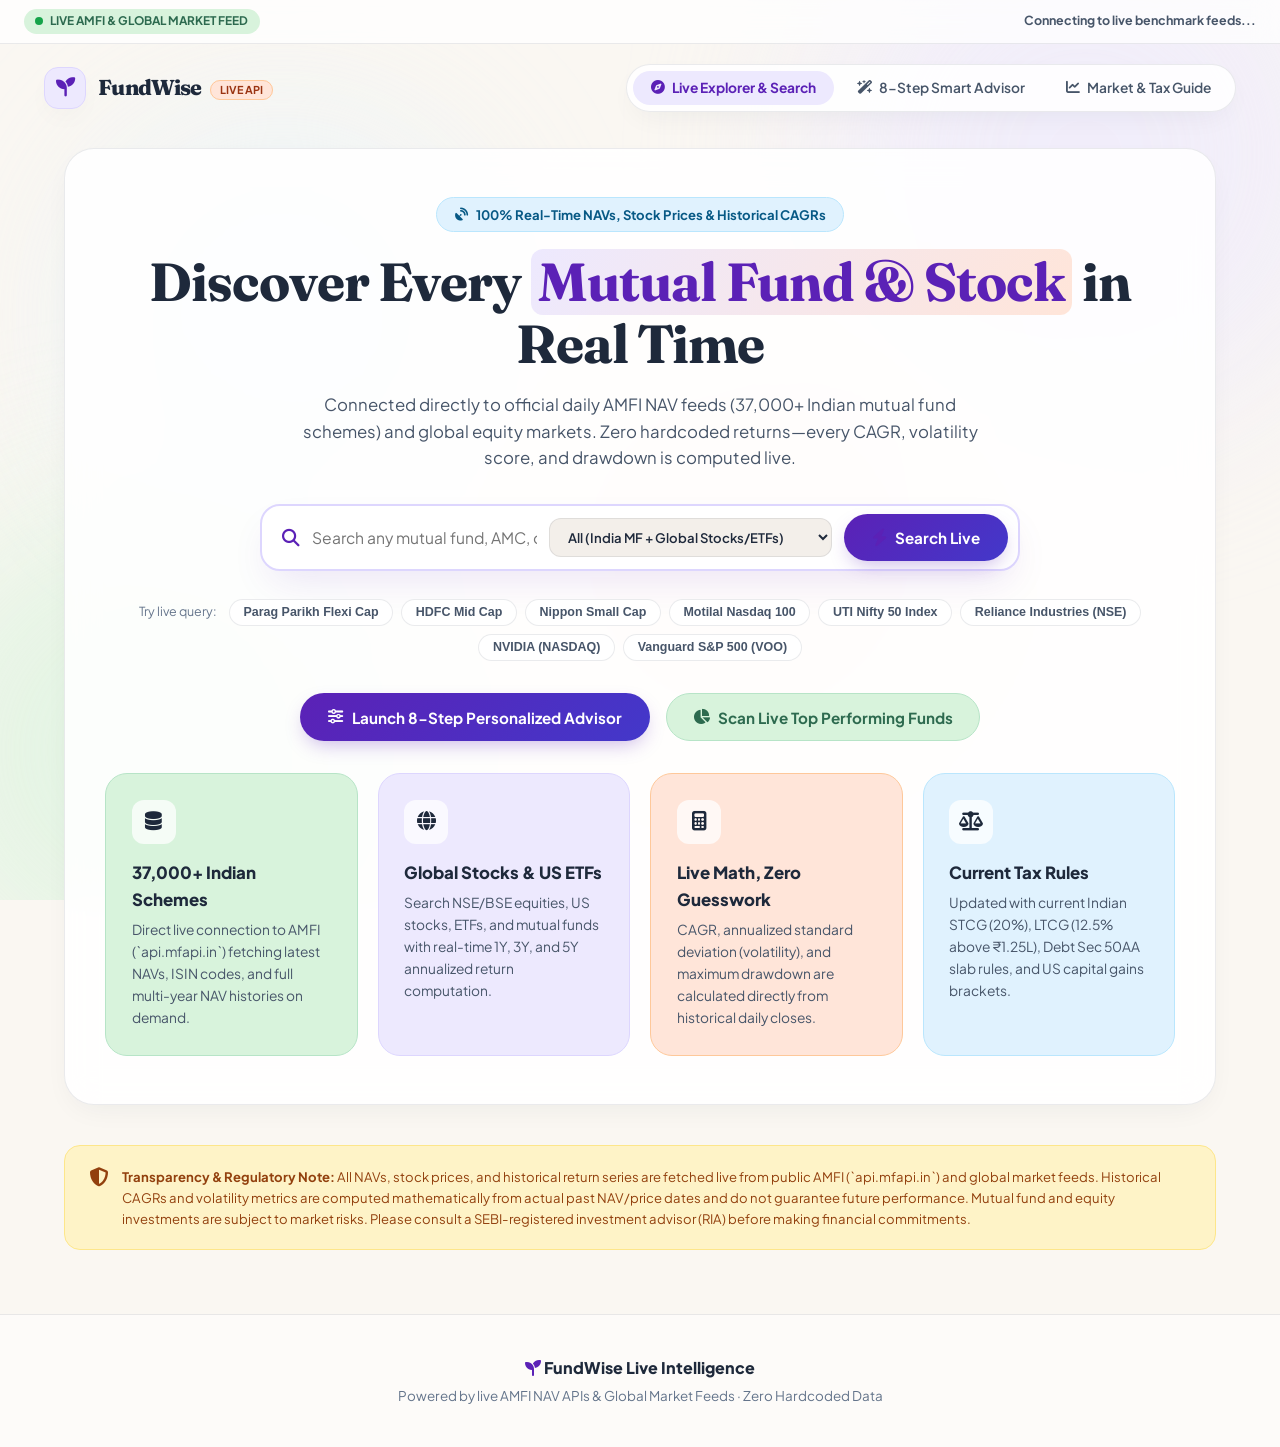
==== commit af7cba03: "Update index.html" ====
--- a/index.html
+++ b/index.html
@@ -3,1510 +3,1986 @@
 <head>
   <meta charset="UTF-8">
   <meta name="viewport" content="width=device-width, initial-scale=1.0">
-  <title>FundWise — Smart Mutual Fund Advisor</title>
+  <title>FundWise Live — Real-Time Mutual Fund & Equity Intelligence</title>
   <link rel="preconnect" href="https://fonts.googleapis.com">
   <link rel="preconnect" href="https://fonts.gstatic.com" crossorigin>
-  <link href="https://fonts.googleapis.com/css2?family=Inter:wght@300;400;500;600;700;800;900&family=JetBrains+Mono:wght@400;500&display=swap" rel="stylesheet">
+  <link href="https://fonts.googleapis.com/css2?family=Fraunces:opsz,wght@9..144,600;9..144,700&family=Inter:wght@400;500;600;700&family=JetBrains+Mono:wght@400;500;600&family=Plus+Jakarta+Sans:wght@500;600;700;800&display=swap" rel="stylesheet">
   <link rel="stylesheet" href="https://cdnjs.cloudflare.com/ajax/libs/font-awesome/6.5.1/css/all.min.css">
   <style>
-    /* ========================================
-       FundWise — Complete Styles
-       ======================================== */
+    /* ==========================================================================
+       FundWise Live — Soft Pastel Editorial Daylight Design System
+       ========================================================================== */
     :root {
-      --bg-primary: #0a0e1a;
-      --bg-secondary: #111827;
-      --bg-card: rgba(17, 24, 39, 0.8);
-      --bg-card-hover: rgba(30, 41, 59, 0.9);
-      --bg-glass: rgba(255, 255, 255, 0.03);
-      --border-color: rgba(255, 255, 255, 0.08);
-      --border-active: rgba(99, 102, 241, 0.6);
-      --text-primary: #f1f5f9;
-      --text-secondary: #94a3b8;
-      --text-muted: #64748b;
-      --accent-primary: #6366f1;
-      --accent-secondary: #8b5cf6;
-      --accent-gradient: linear-gradient(135deg, #6366f1, #8b5cf6, #a855f7);
-      --success: #22c55e;
-      --warning: #f59e0b;
-      --danger: #ef4444;
-      --radius-sm: 8px;
-      --radius-md: 12px;
-      --radius-lg: 16px;
-      --radius-xl: 24px;
-      --transition: all 0.3s cubic-bezier(0.4, 0, 0.2, 1);
+      --bg-cream: #FAF7F2;
+      --bg-surface: rgba(255, 255, 255, 0.88);
+      --bg-surface-solid: #FFFFFF;
+      --bg-subtle: #F3EFEA;
+
+      /* Pastel Palette */
+      --pastel-sage: #D8F3DC;
+      --pastel-sage-strong: #2D6A4F;
+      --pastel-sage-border: #B7E4C7;
+
+      --pastel-lavender: #EDE9FE;
+      --pastel-lavender-strong: #5B21B6;
+      --pastel-lavender-border: #DDD6FE;
+
+      --pastel-peach: #FFE5D9;
+      --pastel-peach-strong: #9A3412;
+      --pastel-peach-border: #FEC89A;
+
+      --pastel-sky: #E0F2FE;
+      --pastel-sky-strong: #075985;
+      --pastel-sky-border: #BAE6FD;
+
+      --pastel-butter: #FEF3C7;
+      --pastel-butter-strong: #92400E;
+      --pastel-butter-border: #FDE68A;
+
+      --pastel-rose: #FCE7F3;
+      --pastel-rose-strong: #9D174D;
+      --pastel-rose-border: #FBCFE8;
+
+      /* Typography & Ink */
+      --ink-primary: #1E293B;
+      --ink-secondary: #475569;
+      --ink-muted: #64748B;
+      --border-soft: rgba(30, 41, 59, 0.09);
+      --border-hover: rgba(91, 33, 182, 0.35);
+
+      /* Brand & Status */
+      --brand-primary: #5B21B6;
+      --brand-secondary: #2D6A4F;
+      --brand-gradient: linear-gradient(135deg, #EDE9FE 0%, #D8F3DC 50%, #FFE5D9 100%);
+      --brand-btn-gradient: linear-gradient(135deg, #5B21B6, #4338CA);
+      --positive: #15803D;
+      --positive-bg: #DCFCE7;
+      --negative: #B91C1C;
+      --negative-bg: #FEE2E2;
+      --warning: #B45309;
+      --warning-bg: #FEF3C7;
+
+      --radius-sm: 10px;
+      --radius-md: 16px;
+      --radius-lg: 22px;
+      --radius-xl: 30px;
+      --shadow-soft: 0 10px 30px -10px rgba(30, 41, 59, 0.07);
+      --shadow-hover: 0 18px 40px -12px rgba(91, 33, 182, 0.13);
+      --transition: all 0.25s cubic-bezier(0.4, 0, 0.2, 1);
     }
 
     *, *::before, *::after { margin: 0; padding: 0; box-sizing: border-box; }
     html { scroll-behavior: smooth; }
     body {
-      font-family: 'Inter', -apple-system, BlinkMacSystemFont, sans-serif;
-      background: var(--bg-primary);
-      color: var(--text-primary);
+      font-family: 'Plus Jakarta Sans', 'Inter', -apple-system, sans-serif;
+      background-color: var(--bg-cream);
+      color: var(--ink-primary);
       line-height: 1.6;
       min-height: 100vh;
       overflow-x: hidden;
-    }
-    ::-webkit-scrollbar { width: 8px; }
-    ::-webkit-scrollbar-track { background: var(--bg-secondary); }
-    ::-webkit-scrollbar-thumb { background: var(--accent-primary); border-radius: 4px; }
+      position: relative;
+    }
+
+    /* Ambient Pastel Aurora Blobs */
+    .pastel-ambient {
+      position: fixed;
+      inset: 0;
+      z-index: -1;
+      overflow: hidden;
+      pointer-events: none;
+    }
+    .blob {
+      position: absolute;
+      border-radius: 50%;
+      filter: blur(90px);
+      opacity: 0.65;
+    }
+    .blob-1 { width: 550px; height: 550px; background: var(--pastel-lavender); top: -120px; right: -80px; }
+    .blob-2 { width: 500px; height: 500px; background: var(--pastel-sage); bottom: -100px; left: -100px; }
+    .blob-3 { width: 420px; height: 420px; background: var(--pastel-peach); top: 38%; left: 42%; }
+    .blob-4 { width: 360px; height: 360px; background: var(--pastel-sky); top: 15%; left: 8%; }
+
     .hidden { display: none !important; }
-    .gradient-text {
-      background: var(--accent-gradient);
-      -webkit-background-clip: text;
-      -webkit-text-fill-color: transparent;
-      background-clip: text;
-    }
-
-    /* ---- Hero ---- */
-    .hero { position: relative; min-height: 100vh; padding: 0 2rem; overflow: hidden; }
-    .hero-bg-shapes { position: absolute; inset: 0; z-index: 0; overflow: hidden; }
-    .shape { position: absolute; border-radius: 50%; filter: blur(100px); opacity: 0.15; animation: float 20s ease-in-out infinite; }
-    .shape-1 { width: 600px; height: 600px; background: #6366f1; top: -200px; right: -100px; }
-    .shape-2 { width: 500px; height: 500px; background: #a855f7; bottom: -150px; left: -100px; animation-delay: -7s; }
-    .shape-3 { width: 400px; height: 400px; background: #22c55e; top: 50%; left: 50%; animation-delay: -14s; }
-    @keyframes float {
-      0%,100%{transform:translate(0,0) scale(1)}
-      25%{transform:translate(50px,-30px) scale(1.05)}
-      50%{transform:translate(-20px,40px) scale(0.95)}
-      75%{transform:translate(30px,20px) scale(1.03)}
-    }
-
-    /* Navbar */
-    .navbar { position:relative; z-index:10; display:flex; justify-content:space-between; align-items:center; padding:1.5rem 2rem; max-width:1200px; margin:0 auto; }
-    .logo { display:flex; align-items:center; gap:0.75rem; font-size:1.5rem; font-weight:800; }
-    .logo i { color:var(--accent-primary); font-size:1.75rem; }
-    .nav-links { display:flex; align-items:center; gap:2rem; }
-    .nav-links a { color:var(--text-secondary); text-decoration:none; font-weight:500; transition:var(--transition); }
-    .nav-links a:hover { color:var(--text-primary); }
-    .btn-nav { background:var(--accent-gradient)!important; color:white!important; padding:0.6rem 1.5rem; border-radius:var(--radius-sm); font-weight:600; }
-
-    /* Hero Content */
-    .hero-content { position:relative; z-index:10; text-align:center; max-width:800px; margin:4rem auto; }
-    .hero-badge { display:inline-flex; align-items:center; gap:0.5rem; background:rgba(99,102,241,0.15); border:1px solid rgba(99,102,241,0.3); color:var(--accent-primary); padding:0.5rem 1.25rem; border-radius:50px; font-size:0.85rem; font-weight:600; margin-bottom:1.5rem; animation:fadeInDown 0.6s ease; }
-    .hero-content h1 { font-size:clamp(2.5rem,6vw,4rem); font-weight:900; line-height:1.15; margin-bottom:1.25rem; animation:fadeInUp 0.8s ease; }
-    .hero-subtitle { font-size:1.15rem; color:var(--text-secondary); max-width:600px; margin:0 auto 2.5rem; animation:fadeInUp 1s ease; }
-    .hero-stats { display:flex; justify-content:center; gap:3rem; margin-top:3rem; animation:fadeInUp 1.2s ease; }
-    .stat { display:flex; flex-direction:column; align-items:center; }
-    .stat-number { font-size:2rem; font-weight:800; background:var(--accent-gradient); -webkit-background-clip:text; -webkit-text-fill-color:transparent; background-clip:text; }
-    .stat-label { font-size:0.85rem; color:var(--text-muted); margin-top:0.25rem; }
-
-    /* Buttons */
-    .btn-primary { background:var(--accent-gradient); color:white; border:none; padding:0.85rem 2rem; border-radius:var(--radius-sm); font-size:1rem; font-weight:600; cursor:pointer; display:inline-flex; align-items:center; gap:0.5rem; transition:var(--transition); font-family:inherit; }
-    .btn-primary:hover { transform:translateY(-2px); box-shadow:0 8px 25px rgba(99,102,241,0.4); }
-    .btn-primary:disabled { opacity:0.5; cursor:not-allowed; transform:none; box-shadow:none; }
-    .btn-secondary { background:var(--bg-card); color:var(--text-secondary); border:1px solid var(--border-color); padding:0.85rem 2rem; border-radius:var(--radius-sm); font-size:1rem; font-weight:600; cursor:pointer; display:inline-flex; align-items:center; gap:0.5rem; transition:var(--transition); font-family:inherit; }
-    .btn-secondary:hover:not(:disabled) { background:var(--bg-card-hover); color:var(--text-primary); }
-    .btn-secondary:disabled { opacity:0.3; cursor:not-allowed; }
-    .btn-large { padding:1rem 2.5rem; font-size:1.1rem; border-radius:var(--radius-md); }
-    .btn-back { background:transparent; border:1px solid var(--border-color); color:var(--text-secondary); padding:0.5rem 1.25rem; border-radius:var(--radius-sm); font-size:0.9rem; cursor:pointer; display:inline-flex; align-items:center; gap:0.5rem; transition:var(--transition); font-family:inherit; }
-    .btn-back:hover { color:var(--text-primary); border-color:var(--text-muted); }
-
-    /* How It Works */
-    .how-it-works { position:relative; z-index:10; max-width:1000px; margin:2rem auto 4rem; text-align:center; }
-    .how-it-works h2 { font-size:1.75rem; font-weight:700; margin-bottom:2rem; }
-    .steps-row { display:grid; grid-template-columns:repeat(auto-fit,minmax(250px,1fr)); gap:1.5rem; }
-    .step-card { background:var(--bg-glass); border:1px solid var(--border-color); border-radius:var(--radius-lg); padding:2rem; transition:var(--transition); }
-    .step-card:hover { border-color:var(--accent-primary); transform:translateY(-4px); box-shadow:0 0 30px rgba(99,102,241,0.15); }
-    .step-icon { width:60px; height:60px; background:rgba(99,102,241,0.1); border-radius:var(--radius-md); display:flex; align-items:center; justify-content:center; margin:0 auto 1rem; font-size:1.5rem; color:var(--accent-primary); }
-    .step-card h3 { font-size:1.1rem; margin-bottom:0.5rem; }
-    .step-card p { font-size:0.9rem; color:var(--text-secondary); }
-
-    /* ---- Advisor / Wizard ---- */
-    .advisor { min-height:100vh; padding:2rem; background:var(--bg-primary); }
-    .advisor-container { max-width:900px; margin:0 auto; }
-    .progress-bar-container { margin-bottom:3rem; }
-    .progress-bar { height:4px; background:var(--bg-card); border-radius:2px; overflow:hidden; margin-bottom:1rem; }
-    .progress-fill { height:100%; background:var(--accent-gradient); border-radius:2px; transition:width 0.5s cubic-bezier(0.4,0,0.2,1); }
-    .progress-steps { display:flex; justify-content:space-between; }
-    .progress-step { display:flex; align-items:center; gap:0.4rem; font-size:0.7rem; color:var(--text-muted); transition:var(--transition); }
-    .progress-step.active { color:var(--accent-primary); font-weight:600; }
-    .progress-step.completed { color:var(--success); }
-    .progress-step-dot { width:8px; height:8px; border-radius:50%; background:var(--text-muted); transition:var(--transition); }
-    .progress-step.active .progress-step-dot { background:var(--accent-primary); box-shadow:0 0 8px var(--accent-primary); }
-    .progress-step.completed .progress-step-dot { background:var(--success); }
-
-    .wizard-step { animation:fadeInUp 0.4s ease; }
-    .step-header { margin-bottom:2rem; }
-    .step-number { display:inline-block; font-family:'JetBrains Mono',monospace; font-size:0.85rem; font-weight:500; color:var(--accent-primary); background:rgba(99,102,241,0.1); padding:0.25rem 0.75rem; border-radius:50px; margin-bottom:0.75rem; }
-    .step-header h2 { font-size:1.75rem; font-weight:700; margin-bottom:0.5rem; }
-    .step-header p { color:var(--text-secondary); font-size:1rem; }
-
-    /* Sub-section titles inside steps */
-    .sub-section { margin-bottom: 0.5rem; }
-    .sub-title { font-size: 1rem; font-weight: 600; color: var(--text-secondary); margin-bottom: 1rem; display: flex; align-items: center; gap: 0.5rem; }
-
-    /* ---- Option Cards ---- */
-    .options-grid { display:grid; gap:1rem; }
-    .options-grid.cols-2 { grid-template-columns:repeat(auto-fill,minmax(260px,1fr)); }
-    .options-grid.cols-3 { grid-template-columns:repeat(auto-fill,minmax(220px,1fr)); }
-    .option-card { position:relative; cursor:pointer; transition:var(--transition); }
-    .option-card input[type="radio"],
-    .option-card input[type="checkbox"] { position:absolute; opacity:0; pointer-events:none; }
-    .option-content { background:var(--bg-card); border:2px solid var(--border-color); border-radius:var(--radius-lg); padding:1.5rem; height:100%; transition:var(--transition); }
-    .option-card:hover .option-content { border-color:rgba(99,102,241,0.3); background:var(--bg-card-hover); transform:translateY(-2px); }
-    .option-card input:checked + .option-content { border-color:var(--accent-primary); background:rgba(99,102,241,0.08); box-shadow:0 0 20px rgba(99,102,241,0.15); }
-    .option-card input:checked + .option-content::after { content:'✓'; position:absolute; top:12px; right:12px; width:24px; height:24px; background:var(--accent-primary); border-radius:50%; display:flex; align-items:center; justify-content:center; font-size:0.75rem; color:white; font-weight:700; }
-    .option-icon { font-size:2rem; margin-bottom:0.75rem; }
-    .option-content h3 { font-size:1.1rem; font-weight:700; margin-bottom:0.4rem; }
-    .option-content p { font-size:0.85rem; color:var(--text-secondary); line-height:1.5; }
-
-    .risk-meter { height:4px; background:rgba(255,255,255,0.1); border-radius:2px; margin-top:0.75rem; overflow:hidden; }
-    .risk-fill { height:100%; border-radius:2px; transition:var(--transition); }
-    .tag { display:inline-block; background:rgba(99,102,241,0.15); color:var(--accent-primary); padding:0.25rem 0.75rem; border-radius:50px; font-size:0.75rem; font-weight:600; margin-top:0.75rem; }
-
-    /* Amount Toggle */
-    .amount-toggle { display:flex; background:var(--bg-card); border:1px solid var(--border-color); border-radius:var(--radius-sm); width:fit-content; margin-bottom:1.5rem; overflow:hidden; }
-    .toggle-btn { background:transparent; border:none; color:var(--text-secondary); padding:0.6rem 1.5rem; font-weight:600; cursor:pointer; transition:var(--transition); font-family:inherit; font-size:0.9rem; }
-    .toggle-btn.active { background:var(--accent-primary); color:white; }
-
-    /* Market Detection */
-    .market-detection { margin-bottom:2rem; }
-    .auto-detect-card { background:var(--bg-card); border:1px solid var(--border-color); border-radius:var(--radius-lg); overflow:hidden; }
-    .detect-header { display:flex; align-items:center; gap:0.75rem; padding:1rem 1.5rem; background:rgba(99,102,241,0.05); border-bottom:1px solid var(--border-color); font-weight:600; font-size:0.9rem; color:var(--accent-primary); }
-    .detect-body { padding:1.5rem; }
-    .market-indicators { display:grid; grid-template-columns:repeat(auto-fit,minmax(180px,1fr)); gap:1rem; }
-    .market-indicator { display:flex; flex-direction:column; gap:0.25rem; }
-    .indicator-label { font-size:0.8rem; color:var(--text-muted); }
-    .indicator-value { font-size:1.1rem; font-weight:700; }
-    .indicator-change { font-size:0.85rem; font-weight:600; }
-    .indicator-change.positive { color:var(--success); }
-    .indicator-change.negative { color:var(--danger); }
-    .market-sentiment-badge { display:inline-flex; align-items:center; gap:0.5rem; padding:0.5rem 1rem; border-radius:50px; font-weight:700; font-size:0.9rem; margin-top:1rem; }
-    .market-sentiment-badge.bullish { background:rgba(34,197,94,0.15); color:var(--success); border:1px solid rgba(34,197,94,0.3); }
-    .market-sentiment-badge.neutral { background:rgba(245,158,11,0.15); color:var(--warning); border:1px solid rgba(245,158,11,0.3); }
-    .market-sentiment-badge.bearish { background:rgba(239,68,68,0.15); color:var(--danger); border:1px solid rgba(239,68,68,0.3); }
-    .override-section { margin-top:1rem; }
-    .override-section h3 { font-size:1rem; font-weight:600; color:var(--text-secondary); margin-bottom:1rem; display:flex; align-items:center; gap:0.5rem; }
-
-    /* Spinner */
-    .loading-spinner { display:flex; align-items:center; gap:1rem; color:var(--text-secondary); }
-    .spinner { width:24px; height:24px; border:3px solid var(--border-color); border-top-color:var(--accent-primary); border-radius:50%; animation:spin 1s linear infinite; }
-    @keyframes spin { to { transform:rotate(360deg); } }
-
-    /* Wizard Nav */
-    .wizard-nav { display:flex; justify-content:space-between; margin-top:2.5rem; padding-top:1.5rem; border-top:1px solid var(--border-color); }
-
-    /* ---- Results ---- */
-    .results { min-height:100vh; padding:2rem; background:var(--bg-primary); }
-    .results-container { max-width:1100px; margin:0 auto; }
-    .results-header { margin-bottom:2rem; }
-    .results-header h2 { font-size:1.75rem; font-weight:700; margin:1rem 0 0.5rem; }
-    .results-subtitle { color:var(--text-secondary); }
-    .profile-summary { display:flex; flex-wrap:wrap; gap:0.75rem; margin-bottom:2rem; padding:1.25rem; background:var(--bg-card); border:1px solid var(--border-color); border-radius:var(--radius-lg); }
-    .profile-tag { display:inline-flex; align-items:center; gap:0.4rem; padding:0.35rem 0.85rem; background:rgba(99,102,241,0.1); border:1px solid rgba(99,102,241,0.2); border-radius:50px; font-size:0.8rem; font-weight:500; color:var(--text-primary); }
-    .profile-tag i { color:var(--accent-primary); font-size:0.75rem; }
-    .results-loading { text-align:center; padding:4rem 2rem; }
-    .analysis-animation { position:relative; width:100px; height:100px; margin:0 auto 2rem; }
-    .analysis-ring { position:absolute; inset:0; border:3px solid var(--border-color); border-top-color:var(--accent-primary); border-right-color:var(--accent-secondary); border-radius:50%; animation:spin 1.5s linear infinite; }
-    .analysis-icon { position:absolute; inset:0; display:flex; align-items:center; justify-content:center; font-size:2rem; color:var(--accent-primary); animation:pulse 2s ease-in-out infinite; }
-    @keyframes pulse { 0%,100%{transform:scale(1);opacity:1} 50%{transform:scale(1.1);opacity:0.8} }
-
-    /* Fund Cards */
-    .results-grid { display:grid; gap:1.5rem; }
-    .fund-card { background:var(--bg-card); border:1px solid var(--border-color); border-radius:var(--radius-xl); overflow:hidden; transition:var(--transition); animation:fadeInUp 0.5s ease forwards; opacity:0; }
-    .fund-card:hover { border-color:rgba(99,102,241,0.3); box-shadow:0 0 30px rgba(99,102,241,0.15); transform:translateY(-2px); }
-    .fund-card-header { display:flex; justify-content:space-between; align-items:flex-start; padding:1.5rem 1.5rem 1rem; }
-    .fund-rank { display:flex; align-items:center; gap:1rem; }
-    .rank-badge { width:48px; height:48px; border-radius:var(--radius-md); display:flex; align-items:center; justify-content:center; font-weight:900; font-size:1.25rem; flex-shrink:0; }
-    .rank-1 { background:linear-gradient(135deg,#fbbf24,#f59e0b); color:#1a1a1a; }
-    .rank-2 { background:linear-gradient(135deg,#94a3b8,#64748b); color:white; }
-    .rank-3 { background:linear-gradient(135deg,#d97706,#b45309); color:white; }
-    .rank-other { background:rgba(99,102,241,0.15); color:var(--accent-primary); }
-    .fund-info h3 { font-size:1.15rem; font-weight:700; margin-bottom:0.2rem; }
-    .fund-category { font-size:0.8rem; color:var(--text-muted); }
-    .fund-market-badge { font-size:0.7rem; padding:0.15rem 0.5rem; border-radius:50px; font-weight:600; margin-left:0.5rem; }
-    .fund-market-badge.india { background:rgba(255,153,51,0.15); color:#ff9933; border:1px solid rgba(255,153,51,0.25); }
-    .fund-market-badge.us { background:rgba(59,130,246,0.15); color:#3b82f6; border:1px solid rgba(59,130,246,0.25); }
-    .fund-score-container { text-align:right; flex-shrink:0; }
-    .fund-score { font-size:2rem; font-weight:900; background:var(--accent-gradient); -webkit-background-clip:text; -webkit-text-fill-color:transparent; background-clip:text; line-height:1; }
-    .fund-score-label { font-size:0.7rem; color:var(--text-muted); text-transform:uppercase; letter-spacing:0.5px; }
-
-    .fund-card-body { padding:0 1.5rem; }
-    .fund-metrics { display:grid; grid-template-columns:repeat(auto-fit,minmax(120px,1fr)); gap:1rem; padding:1rem 0; border-top:1px solid var(--border-color); }
-    .metric { display:flex; flex-direction:column; gap:0.15rem; }
-    .metric-label { font-size:0.7rem; color:var(--text-muted); text-transform:uppercase; letter-spacing:0.5px; }
-    .metric-value { font-size:1.05rem; font-weight:700; }
-    .metric-value.positive { color:var(--success); }
-    .metric-value.negative { color:var(--danger); }
-
-    .fund-card-footer { padding:1rem 1.5rem 1.5rem; }
-    .fund-tags { display:flex; flex-wrap:wrap; gap:0.5rem; margin-bottom:1rem; }
-    .fund-tag { display:inline-flex; align-items:center; gap:0.3rem; padding:0.25rem 0.65rem; border-radius:50px; font-size:0.7rem; font-weight:600; }
-    .fund-tag.match { background:rgba(34,197,94,0.12); color:var(--success); border:1px solid rgba(34,197,94,0.25); }
-    .fund-tag.info { background:rgba(99,102,241,0.12); color:var(--accent-primary); border:1px solid rgba(99,102,241,0.25); }
-    .fund-tag.warn { background:rgba(245,158,11,0.12); color:var(--warning); border:1px solid rgba(245,158,11,0.25); }
-
-    .fund-why { background:rgba(99,102,241,0.05); border:1px solid rgba(99,102,241,0.1); border-radius:var(--radius-md); padding:1rem; }
-    .fund-why-title { font-size:0.8rem; font-weight:700; color:var(--accent-primary); margin-bottom:0.4rem; display:flex; align-items:center; gap:0.4rem; }
-    .fund-why p { font-size:0.85rem; color:var(--text-secondary); line-height:1.6; }
-
-    /* Star rating */
-    .star-rating { display:inline-flex; gap:2px; }
-    .star-rating .star { color:#fbbf24; font-size:0.85rem; }
-    .star-rating .star.empty { color:var(--text-muted); opacity:0.3; }
-
-    /* Score Breakdown */
-    .score-breakdown { padding:0 1.5rem 1rem; }
-    .score-bars { display:grid; gap:0.5rem; }
-    .score-bar-item { display:grid; grid-template-columns:120px 1fr 40px; align-items:center; gap:0.75rem; }
-    .score-bar-label { font-size:0.75rem; color:var(--text-muted); }
-    .score-bar-track { height:6px; background:rgba(255,255,255,0.05); border-radius:3px; overflow:hidden; }
-    .score-bar-fill { height:100%; border-radius:3px; background:var(--accent-gradient); transition:width 1s ease; }
-    .score-bar-value { font-size:0.75rem; font-weight:700; color:var(--text-secondary); text-align:right; }
-
-    /* Disclaimer */
-    .disclaimer { display:flex; gap:0.75rem; padding:1.25rem; background:rgba(245,158,11,0.05); border:1px solid rgba(245,158,11,0.15); border-radius:var(--radius-md); margin-top:2rem; }
-    .disclaimer i { color:var(--warning); margin-top:0.2rem; flex-shrink:0; }
-    .disclaimer p { font-size:0.8rem; color:var(--text-secondary); line-height:1.6; }
-
-    /* Footer */
-    .footer { padding:3rem 2rem; text-align:center; border-top:1px solid var(--border-color); background:var(--bg-secondary); }
-    .footer-brand { font-size:1.25rem; font-weight:800; margin-bottom:0.5rem; }
-    .footer-brand i { color:var(--accent-primary); }
-    .footer p { color:var(--text-secondary); font-size:0.85rem; }
-    .footer-disclaimer { color:var(--text-muted)!important; font-size:0.75rem!important; margin-top:0.5rem; }
-
-    /* Animations */
-    @keyframes fadeInUp { from{opacity:0;transform:translateY(20px)} to{opacity:1;transform:translateY(0)} }
-    @keyframes fadeInDown { from{opacity:0;transform:translateY(-20px)} to{opacity:1;transform:translateY(0)} }
-    @keyframes shake {
-      0%,100%{transform:translateX(0)}
-      25%{transform:translateX(-8px)}
-      50%{transform:translateX(8px)}
-      75%{transform:translateX(-4px)}
-    }
-
-    /* Tax Info Styles */
-    .tax-info {
-      margin: 0 1.5rem;
-      padding: 1rem;
-      background: rgba(99,102,241,0.03);
-      border: 1px solid var(--border-color);
+    .serif-title { font-family: 'Fraunces', Georgia, serif; font-weight: 700; letter-spacing: -0.02em; }
+    .mono { font-family: 'JetBrains Mono', monospace; }
+
+    /* ---- Live Market Ticker Strip ---- */
+    .live-ticker-bar {
+      background: rgba(255, 255, 255, 0.75);
+      backdrop-filter: blur(12px);
+      border-bottom: 1px solid var(--border-soft);
+      padding: 0.55rem 1.5rem;
+      font-size: 0.8rem;
+      display: flex;
+      align-items: center;
+      justify-content: space-between;
+      flex-wrap: wrap;
+      gap: 0.75rem;
+      position: sticky;
+      top: 0;
+      z-index: 100;
+    }
+    .ticker-status {
+      display: inline-flex;
+      align-items: center;
+      gap: 0.45rem;
+      font-weight: 700;
+      color: var(--pastel-sage-strong);
+      background: var(--pastel-sage);
+      padding: 0.2rem 0.7rem;
+      border-radius: 50px;
+      font-size: 0.74rem;
+    }
+    .pulse-dot {
+      width: 8px;
+      height: 8px;
+      background: #16A34A;
+      border-radius: 50%;
+      animation: pulseDot 1.8s infinite;
+    }
+    @keyframes pulseDot {
+      0%, 100% { transform: scale(1); opacity: 1; }
+      50% { transform: scale(1.35); opacity: 0.5; }
+    }
+    .ticker-items {
+      display: flex;
+      align-items: center;
+      gap: 1.25rem;
+      overflow-x: auto;
+      scrollbar-width: none;
+    }
+    .ticker-item {
+      display: inline-flex;
+      align-items: center;
+      gap: 0.4rem;
+      white-space: nowrap;
+      font-size: 0.78rem;
+    }
+    .ticker-name { font-weight: 700; color: var(--ink-secondary); }
+    .ticker-val { font-family: 'JetBrains Mono', monospace; font-weight: 600; }
+    .ticker-chg {
+      font-family: 'JetBrains Mono', monospace;
+      font-weight: 600;
+      padding: 0.1rem 0.4rem;
+      border-radius: 6px;
+      font-size: 0.72rem;
+    }
+    .ticker-chg.up { background: var(--positive-bg); color: var(--positive); }
+    .ticker-chg.down { background: var(--negative-bg); color: var(--negative); }
+
+    /* ---- Navigation ---- */
+    .navbar {
+      max-width: 1240px;
+      margin: 0 auto;
+      padding: 1.25rem 1.5rem;
+      display: flex;
+      justify-content: space-between;
+      align-items: center;
+      gap: 1rem;
+      flex-wrap: wrap;
+    }
+    .brand-logo {
+      display: flex;
+      align-items: center;
+      gap: 0.75rem;
+      text-decoration: none;
+      color: var(--ink-primary);
+      cursor: pointer;
+    }
+    .brand-icon {
+      width: 42px;
+      height: 42px;
+      border-radius: 14px;
+      background: var(--pastel-lavender);
+      border: 1px solid var(--pastel-lavender-border);
+      color: var(--pastel-lavender-strong);
+      display: flex;
+      align-items: center;
+      justify-content: center;
+      font-size: 1.2rem;
+      box-shadow: var(--shadow-soft);
+    }
+    .brand-text { font-size: 1.35rem; font-weight: 800; letter-spacing: -0.03em; }
+    .brand-badge {
+      font-size: 0.68rem;
+      font-weight: 700;
+      background: var(--pastel-peach);
+      color: var(--pastel-peach-strong);
+      padding: 0.15rem 0.55rem;
+      border-radius: 50px;
+      border: 1px solid var(--pastel-peach-border);
+      vertical-align: middle;
+      margin-left: 0.35rem;
+    }
+
+    .nav-pills {
+      display: flex;
+      background: var(--bg-surface);
+      padding: 0.35rem;
+      border-radius: 50px;
+      border: 1px solid var(--border-soft);
+      box-shadow: var(--shadow-soft);
+      gap: 0.25rem;
+    }
+    .nav-pill {
+      border: none;
+      background: transparent;
+      color: var(--ink-secondary);
+      padding: 0.55rem 1.15rem;
+      border-radius: 50px;
+      font-family: inherit;
+      font-size: 0.86rem;
+      font-weight: 600;
+      cursor: pointer;
+      transition: var(--transition);
+      display: inline-flex;
+      align-items: center;
+      gap: 0.45rem;
+    }
+    .nav-pill:hover { color: var(--ink-primary); background: var(--bg-subtle); }
+    .nav-pill.active {
+      background: var(--pastel-lavender);
+      color: var(--pastel-lavender-strong);
+      font-weight: 700;
+    }
+
+    /* ---- Buttons ---- */
+    .btn-primary {
+      background: var(--brand-btn-gradient);
+      color: #FFFFFF;
+      border: none;
+      padding: 0.85rem 1.75rem;
+      border-radius: 50px;
+      font-family: inherit;
+      font-size: 0.95rem;
+      font-weight: 700;
+      cursor: pointer;
+      display: inline-flex;
+      align-items: center;
+      gap: 0.55rem;
+      transition: var(--transition);
+      box-shadow: 0 8px 20px -6px rgba(91, 33, 182, 0.35);
+    }
+    .btn-primary:hover { transform: translateY(-2px); box-shadow: 0 12px 26px -6px rgba(91, 33, 182, 0.45); }
+    .btn-primary:disabled { opacity: 0.45; cursor: not-allowed; transform: none; }
+
+    .btn-pastel {
+      background: var(--pastel-sage);
+      color: var(--pastel-sage-strong);
+      border: 1px solid var(--pastel-sage-border);
+      padding: 0.85rem 1.65rem;
+      border-radius: 50px;
+      font-family: inherit;
+      font-size: 0.95rem;
+      font-weight: 700;
+      cursor: pointer;
+      display: inline-flex;
+      align-items: center;
+      gap: 0.5rem;
+      transition: var(--transition);
+    }
+    .btn-pastel:hover { transform: translateY(-2px); filter: brightness(0.97); }
+
+    .btn-secondary {
+      background: var(--bg-surface-solid);
+      color: var(--ink-secondary);
+      border: 1px solid var(--border-soft);
+      padding: 0.75rem 1.4rem;
+      border-radius: 50px;
+      font-family: inherit;
+      font-size: 0.9rem;
+      font-weight: 600;
+      cursor: pointer;
+      display: inline-flex;
+      align-items: center;
+      gap: 0.45rem;
+      transition: var(--transition);
+    }
+    .btn-secondary:hover:not(:disabled) { border-color: var(--ink-muted); color: var(--ink-primary); }
+    .btn-secondary:disabled { opacity: 0.4; cursor: not-allowed; }
+
+    /* ---- Hero & Universal Search Section ---- */
+    .container { max-width: 1200px; margin: 0 auto; padding: 1rem 1.5rem 4rem; }
+
+    .hero-card {
+      background: var(--bg-surface);
+      backdrop-filter: blur(16px);
+      border: 1px solid var(--border-soft);
+      border-radius: var(--radius-xl);
+      padding: 3rem 2.5rem;
+      text-align: center;
+      box-shadow: var(--shadow-soft);
+      margin-bottom: 2rem;
+      position: relative;
+      overflow: hidden;
+    }
+    .hero-pill {
+      display: inline-flex;
+      align-items: center;
+      gap: 0.5rem;
+      background: var(--pastel-sky);
+      color: var(--pastel-sky-strong);
+      border: 1px solid var(--pastel-sky-border);
+      padding: 0.4rem 1.1rem;
+      border-radius: 50px;
+      font-size: 0.82rem;
+      font-weight: 700;
+      margin-bottom: 1.25rem;
+    }
+    .hero-card h1 {
+      font-size: clamp(2.1rem, 4.8vw, 3.35rem);
+      line-height: 1.15;
+      margin-bottom: 1rem;
+      color: var(--ink-primary);
+    }
+    .hero-highlight {
+      background: linear-gradient(120deg, var(--pastel-lavender) 0%, var(--pastel-peach) 100%);
+      padding: 0 0.45rem;
+      border-radius: 12px;
+      color: var(--brand-primary);
+    }
+    .hero-sub {
+      max-width: 680px;
+      margin: 0 auto 2rem;
+      color: var(--ink-secondary);
+      font-size: 1.05rem;
+    }
+
+    /* Quick Search Box inside Hero / Explorer */
+    .universal-search-box {
+      max-width: 760px;
+      margin: 0 auto 1.75rem;
+      background: var(--bg-surface-solid);
+      border: 2px solid var(--pastel-lavender-border);
+      border-radius: 20px;
+      padding: 0.5rem 0.6rem 0.5rem 1.25rem;
+      display: flex;
+      align-items: center;
+      gap: 0.75rem;
+      box-shadow: var(--shadow-hover);
+      transition: var(--transition);
+    }
+    .universal-search-box:focus-within {
+      border-color: var(--brand-primary);
+    }
+    .universal-search-box i { color: var(--brand-primary); font-size: 1.1rem; }
+    .universal-search-box input {
+      flex: 1;
+      border: none;
+      outline: none;
+      font-family: inherit;
+      font-size: 0.98rem;
+      color: var(--ink-primary);
+      background: transparent;
+      min-width: 140px;
+    }
+    .search-scope-select {
+      border: 1px solid var(--border-soft);
+      background: var(--bg-subtle);
+      color: var(--ink-primary);
+      padding: 0.55rem 0.85rem;
+      border-radius: 12px;
+      font-family: inherit;
+      font-size: 0.82rem;
+      font-weight: 600;
+      cursor: pointer;
+      outline: none;
+    }
+
+    .quick-chips {
+      display: flex;
+      flex-wrap: wrap;
+      justify-content: center;
+      gap: 0.5rem;
+      margin-bottom: 2rem;
+    }
+    .quick-chip {
+      font-size: 0.78rem;
+      font-weight: 600;
+      padding: 0.35rem 0.85rem;
+      border-radius: 50px;
+      border: 1px solid var(--border-soft);
+      background: var(--bg-surface-solid);
+      color: var(--ink-secondary);
+      cursor: pointer;
+      transition: var(--transition);
+    }
+    .quick-chip:hover {
+      background: var(--pastel-lavender);
+      color: var(--pastel-lavender-strong);
+      border-color: var(--pastel-lavender-border);
+    }
+
+    .hero-actions {
+      display: flex;
+      justify-content: center;
+      gap: 1rem;
+      flex-wrap: wrap;
+    }
+
+    /* Pastel Bento Feature Strip */
+    .bento-grid {
+      display: grid;
+      grid-template-columns: repeat(auto-fit, minmax(250px, 1fr));
+      gap: 1.25rem;
+      margin-top: 2rem;
+    }
+    .bento-card {
+      padding: 1.6rem;
+      border-radius: var(--radius-lg);
+      border: 1px solid var(--border-soft);
+      text-align: left;
+      transition: var(--transition);
+    }
+    .bento-card.sage { background: var(--pastel-sage); border-color: var(--pastel-sage-border); }
+    .bento-card.lavender { background: var(--pastel-lavender); border-color: var(--pastel-lavender-border); }
+    .bento-card.peach { background: var(--pastel-peach); border-color: var(--pastel-peach-border); }
+    .bento-card.sky { background: var(--pastel-sky); border-color: var(--pastel-sky-border); }
+    .bento-icon {
+      width: 44px;
+      height: 44px;
+      border-radius: 12px;
+      background: rgba(255, 255, 255, 0.75);
+      display: flex;
+      align-items: center;
+      justify-content: center;
+      font-size: 1.2rem;
+      margin-bottom: 1rem;
+      color: var(--ink-primary);
+    }
+    .bento-card h3 { font-size: 1.05rem; font-weight: 800; margin-bottom: 0.35rem; }
+    .bento-card p { font-size: 0.86rem; color: var(--ink-secondary); }
+
+    /* ---- Live Search Results Container ---- */
+    .search-results-panel {
+      background: var(--bg-surface);
+      border: 1px solid var(--border-soft);
+      border-radius: var(--radius-xl);
+      padding: 2rem;
+      margin-bottom: 2.5rem;
+      box-shadow: var(--shadow-soft);
+    }
+    .panel-header {
+      display: flex;
+      justify-content: space-between;
+      align-items: center;
+      flex-wrap: wrap;
+      gap: 1rem;
+      margin-bottom: 1.5rem;
+      padding-bottom: 1rem;
+      border-bottom: 1px solid var(--border-soft);
+    }
+
+    /* ---- 8-Step Advisor Wizard ---- */
+    .wizard-shell {
+      max-width: 920px;
+      margin: 0 auto;
+      background: var(--bg-surface);
+      backdrop-filter: blur(14px);
+      border: 1px solid var(--border-soft);
+      border-radius: var(--radius-xl);
+      padding: 2.5rem;
+      box-shadow: var(--shadow-soft);
+    }
+    .progress-bar-wrap { margin-bottom: 2.25rem; }
+    .progress-track {
+      height: 8px;
+      background: var(--bg-subtle);
+      border-radius: 50px;
+      overflow: hidden;
+      margin-bottom: 0.85rem;
+    }
+    .progress-fill {
+      height: 100%;
+      background: linear-gradient(90deg, #8B5CF6, #10B981, #F59E0B);
+      border-radius: 50px;
+      transition: width 0.4s ease;
+    }
+    .progress-steps {
+      display: flex;
+      justify-content: space-between;
+      gap: 0.25rem;
+      flex-wrap: wrap;
+    }
+    .progress-step {
+      font-size: 0.74rem;
+      font-weight: 600;
+      color: var(--ink-muted);
+      display: flex;
+      align-items: center;
+      gap: 0.35rem;
+    }
+    .progress-step.active { color: var(--brand-primary); font-weight: 800; }
+    .progress-step.completed { color: var(--pastel-sage-strong); }
+    .step-dot {
+      width: 8px;
+      height: 8px;
+      border-radius: 50%;
+      background: #CBD5E1;
+    }
+    .progress-step.active .step-dot { background: var(--brand-primary); transform: scale(1.25); }
+    .progress-step.completed .step-dot { background: var(--pastel-sage-strong); }
+
+    .step-badge {
+      display: inline-block;
+      background: var(--pastel-lavender);
+      color: var(--pastel-lavender-strong);
+      font-family: 'JetBrains Mono', monospace;
+      font-size: 0.78rem;
+      font-weight: 700;
+      padding: 0.25rem 0.8rem;
+      border-radius: 50px;
+      margin-bottom: 0.6rem;
+    }
+    .step-header h2 { font-size: 1.75rem; margin-bottom: 0.35rem; }
+    .step-header p { color: var(--ink-secondary); font-size: 0.95rem; margin-bottom: 1.5rem; }
+
+    .options-grid { display: grid; gap: 1rem; }
+    .options-grid.cols-2 { grid-template-columns: repeat(auto-fill, minmax(260px, 1fr)); }
+    .options-grid.cols-3 { grid-template-columns: repeat(auto-fill, minmax(220px, 1fr)); }
+
+    .option-card { position: relative; cursor: pointer; }
+    .option-card input { position: absolute; opacity: 0; pointer-events: none; }
+    .option-content {
+      background: var(--bg-surface-solid);
+      border: 2px solid var(--border-soft);
+      border-radius: var(--radius-lg);
+      padding: 1.35rem;
+      height: 100%;
+      transition: var(--transition);
+      display: flex;
+      flex-direction: column;
+      gap: 0.35rem;
+    }
+    .option-card:hover .option-content {
+      border-color: var(--pastel-lavender-border);
+      transform: translateY(-2px);
+      box-shadow: var(--shadow-soft);
+    }
+    .option-card input:checked + .option-content {
+      background: var(--pastel-lavender);
+      border-color: var(--brand-primary);
+      box-shadow: 0 8px 24px -8px rgba(91, 33, 182, 0.22);
+    }
+    .option-card input:checked + .option-content::after {
+      content: '✓';
+      position: absolute;
+      top: 12px;
+      right: 12px;
+      width: 24px;
+      height: 24px;
+      border-radius: 50%;
+      background: var(--brand-primary);
+      color: #FFF;
+      font-size: 0.75rem;
+      font-weight: 800;
+      display: flex;
+      align-items: center;
+      justify-content: center;
+    }
+    .option-icon {
+      width: 42px;
+      height: 42px;
+      border-radius: 12px;
+      background: var(--bg-subtle);
+      display: flex;
+      align-items: center;
+      justify-content: center;
+      font-size: 1.25rem;
+      margin-bottom: 0.35rem;
+    }
+    .option-content h3 { font-size: 1.02rem; font-weight: 800; color: var(--ink-primary); }
+    .option-content p { font-size: 0.83rem; color: var(--ink-secondary); }
+
+    .custom-keyword-box {
+      margin-top: 1.5rem;
+      padding: 1.15rem 1.35rem;
+      background: var(--pastel-butter);
+      border: 1px solid var(--pastel-butter-border);
       border-radius: var(--radius-md);
-      margin-bottom: 1rem;
-    }
-    .tax-info.tax-highlight {
-      border-color: rgba(34,197,94,0.3);
-      background: rgba(34,197,94,0.03);
-    }
-    .tax-header {
+    }
+    .custom-keyword-box label {
+      display: block;
+      font-size: 0.85rem;
+      font-weight: 700;
+      color: var(--pastel-butter-strong);
+      margin-bottom: 0.45rem;
+    }
+    .custom-keyword-box input {
+      width: 100%;
+      padding: 0.65rem 1rem;
+      border-radius: 10px;
+      border: 1px solid rgba(146, 64, 14, 0.25);
+      background: #FFF;
+      font-family: inherit;
+      font-size: 0.9rem;
+      outline: none;
+    }
+
+    .wizard-nav {
+      display: flex;
+      justify-content: space-between;
+      align-items: center;
+      margin-top: 2.25rem;
+      padding-top: 1.5rem;
+      border-top: 1px solid var(--border-soft);
+    }
+
+    /* ---- Instrument / Fund Cards ---- */
+    .results-grid {
+      display: grid;
+      gap: 1.5rem;
+    }
+    .fund-card {
+      background: var(--bg-surface-solid);
+      border: 1px solid var(--border-soft);
+      border-radius: var(--radius-xl);
+      padding: 1.75rem;
+      box-shadow: var(--shadow-soft);
+      transition: var(--transition);
+    }
+    .fund-card:hover {
+      border-color: var(--border-hover);
+      box-shadow: var(--shadow-hover);
+      transform: translateY(-2px);
+    }
+    .fund-card-top {
+      display: flex;
+      justify-content: space-between;
+      align-items: flex-start;
+      gap: 1rem;
+      margin-bottom: 1.2rem;
+    }
+    .fund-title-group { display: flex; gap: 1rem; align-items: flex-start; }
+    .rank-circle {
+      width: 44px;
+      height: 44px;
+      border-radius: 14px;
+      display: flex;
+      align-items: center;
+      justify-content: center;
+      font-weight: 800;
+      font-size: 1.1rem;
+      flex-shrink: 0;
+      background: var(--pastel-lavender);
+      color: var(--pastel-lavender-strong);
+      border: 1px solid var(--pastel-lavender-border);
+    }
+    .rank-1 { background: var(--pastel-butter); color: var(--pastel-butter-strong); border-color: var(--pastel-butter-border); }
+    .rank-2 { background: var(--pastel-sage); color: var(--pastel-sage-strong); border-color: var(--pastel-sage-border); }
+    .rank-3 { background: var(--pastel-peach); color: var(--pastel-peach-strong); border-color: var(--pastel-peach-border); }
+
+    .fund-title-group h3 { font-size: 1.15rem; font-weight: 800; line-height: 1.3; margin-bottom: 0.3rem; }
+    .meta-badges { display: flex; flex-wrap: wrap; gap: 0.4rem; align-items: center; }
+    .badge {
+      font-size: 0.72rem;
+      font-weight: 700;
+      padding: 0.2rem 0.65rem;
+      border-radius: 50px;
+      display: inline-flex;
+      align-items: center;
+      gap: 0.3rem;
+    }
+    .badge-sage { background: var(--pastel-sage); color: var(--pastel-sage-strong); }
+    .badge-lavender { background: var(--pastel-lavender); color: var(--pastel-lavender-strong); }
+    .badge-peach { background: var(--pastel-peach); color: var(--pastel-peach-strong); }
+    .badge-sky { background: var(--pastel-sky); color: var(--pastel-sky-strong); }
+    .badge-butter { background: var(--pastel-butter); color: var(--pastel-butter-strong); }
+    .badge-rose { background: var(--pastel-rose); color: var(--pastel-rose-strong); }
+
+    .score-pill {
+      text-align: right;
+      background: var(--pastel-sage);
+      border: 1px solid var(--pastel-sage-border);
+      padding: 0.55rem 1rem;
+      border-radius: 16px;
+      flex-shrink: 0;
+    }
+    .score-num { font-family: 'JetBrains Mono', monospace; font-size: 1.45rem; font-weight: 800; color: var(--pastel-sage-strong); line-height: 1; }
+    .score-lbl { font-size: 0.66rem; font-weight: 700; text-transform: uppercase; color: var(--pastel-sage-strong); letter-spacing: 0.04em; }
+
+    /* Metrics Strip */
+    .metrics-strip {
+      display: grid;
+      grid-template-columns: repeat(auto-fit, minmax(125px, 1fr));
+      gap: 0.85rem;
+      padding: 1.1rem;
+      background: var(--bg-cream);
+      border-radius: var(--radius-md);
+      border: 1px solid var(--border-soft);
+      margin-bottom: 1.15rem;
+    }
+    .metric-box { display: flex; flex-direction: column; gap: 0.15rem; }
+    .metric-lbl { font-size: 0.7rem; font-weight: 700; text-transform: uppercase; color: var(--ink-muted); letter-spacing: 0.03em; }
+    .metric-val { font-family: 'JetBrains Mono', monospace; font-size: 1.02rem; font-weight: 700; color: var(--ink-primary); }
+    .metric-val.pos { color: var(--positive); }
+    .metric-val.neg { color: var(--negative); }
+    .metric-sub { font-size: 0.68rem; color: var(--ink-muted); }
+
+    /* Tax & Why Section */
+    .card-info-grid {
+      display: grid;
+      grid-template-columns: repeat(auto-fit, minmax(260px, 1fr));
+      gap: 1rem;
+      margin-bottom: 1.1rem;
+    }
+    .info-box {
+      padding: 1rem 1.15rem;
+      border-radius: var(--radius-md);
+      font-size: 0.83rem;
+    }
+    .info-box.why-box {
+      background: var(--pastel-sky);
+      border: 1px solid var(--pastel-sky-border);
+      color: var(--ink-primary);
+    }
+    .info-box.tax-box {
+      background: var(--pastel-peach);
+      border: 1px solid var(--pastel-peach-border);
+      color: var(--ink-primary);
+    }
+    .info-box-title {
+      font-weight: 800;
+      font-size: 0.78rem;
+      text-transform: uppercase;
+      letter-spacing: 0.04em;
+      margin-bottom: 0.4rem;
+      display: flex;
+      align-items: center;
+      gap: 0.4rem;
+    }
+
+    .card-actions {
+      display: flex;
+      justify-content: space-between;
+      align-items: center;
+      flex-wrap: wrap;
+      gap: 0.75rem;
+      padding-top: 0.9rem;
+      border-top: 1px solid var(--border-soft);
+    }
+
+    /* ---- Deep-Dive Research Modal (Chart + SIP Calculator) ---- */
+    .modal-backdrop {
+      position: fixed;
+      inset: 0;
+      background: rgba(30, 41, 59, 0.45);
+      backdrop-filter: blur(6px);
+      z-index: 200;
+      display: flex;
+      align-items: center;
+      justify-content: center;
+      padding: 1.25rem;
+      overflow-y: auto;
+    }
+    .modal-card {
+      background: var(--bg-surface-solid);
+      border-radius: var(--radius-xl);
+      max-width: 940px;
+      width: 100%;
+      max-height: 92vh;
+      overflow-y: auto;
+      padding: 2.25rem;
+      box-shadow: 0 25px 60px -15px rgba(15, 23, 42, 0.25);
+      border: 1px solid var(--border-soft);
+      position: relative;
+    }
+    .modal-close {
+      position: sticky;
+      top: 0;
+      float: right;
+      width: 38px;
+      height: 38px;
+      border-radius: 50%;
+      border: 1px solid var(--border-soft);
+      background: var(--bg-subtle);
+      color: var(--ink-primary);
+      font-size: 1rem;
+      cursor: pointer;
+      display: flex;
+      align-items: center;
+      justify-content: center;
+    }
+    .chart-box {
+      background: var(--bg-cream);
+      border: 1px solid var(--border-soft);
+      border-radius: var(--radius-lg);
+      padding: 1.25rem;
+      margin: 1.25rem 0;
+    }
+    .chart-controls {
+      display: flex;
+      justify-content: space-between;
+      align-items: center;
+      margin-bottom: 0.85rem;
+      flex-wrap: wrap;
+      gap: 0.5rem;
+    }
+    .range-btn {
+      border: 1px solid var(--border-soft);
+      background: #FFF;
+      padding: 0.3rem 0.75rem;
+      border-radius: 50px;
+      font-size: 0.76rem;
+      font-weight: 700;
+      cursor: pointer;
+    }
+    .range-btn.active {
+      background: var(--brand-primary);
+      color: #FFF;
+      border-color: var(--brand-primary);
+    }
+
+    .sip-calc-box {
+      background: var(--pastel-sage);
+      border: 1px solid var(--pastel-sage-border);
+      border-radius: var(--radius-lg);
+      padding: 1.5rem;
+      margin-top: 1.25rem;
+    }
+    .calc-grid {
+      display: grid;
+      grid-template-columns: repeat(auto-fit, minmax(220px, 1fr));
+      gap: 1.25rem;
+      margin-top: 1rem;
+      align-items: center;
+    }
+    .calc-input-group label {
+      display: block;
       font-size: 0.8rem;
       font-weight: 700;
-      color: var(--accent-primary);
-      margin-bottom: 0.75rem;
-      display: flex;
-      align-items: center;
-      gap: 0.4rem;
-    }
-    .tax-highlight .tax-header { color: var(--success); }
-    .tax-grid {
-      display: grid;
-      grid-template-columns: repeat(auto-fit, minmax(180px, 1fr));
-      gap: 0.6rem;
-    }
-    .tax-item { display: flex; flex-direction: column; gap: 0.1rem; }
-    .tax-label {
-      font-size: 0.7rem;
-      color: var(--text-muted);
-      text-transform: uppercase;
-      letter-spacing: 0.5px;
-    }
-    .tax-value {
+      color: var(--pastel-sage-strong);
+      margin-bottom: 0.35rem;
+    }
+    .calc-input-group input[type="number"],
+    .calc-input-group select {
+      width: 100%;
+      padding: 0.6rem 0.85rem;
+      border-radius: 10px;
+      border: 1px solid rgba(45, 106, 79, 0.25);
+      background: #FFF;
+      font-family: 'JetBrains Mono', monospace;
+      font-weight: 700;
+      font-size: 0.95rem;
+    }
+
+    /* Spinner & Live Log */
+    .live-loader {
+      text-align: center;
+      padding: 3rem 1.5rem;
+      background: var(--bg-surface);
+      border-radius: var(--radius-xl);
+      border: 1px solid var(--border-soft);
+    }
+    .spinner-ring {
+      width: 52px;
+      height: 52px;
+      border: 4px solid var(--pastel-lavender);
+      border-top-color: var(--brand-primary);
+      border-radius: 50%;
+      animation: spin 0.9s linear infinite;
+      margin: 0 auto 1.25rem;
+    }
+    @keyframes spin { to { transform: rotate(360deg); } }
+
+    .disclaimer-banner {
+      margin-top: 2.5rem;
+      padding: 1.25rem 1.5rem;
+      background: var(--pastel-butter);
+      border: 1px solid var(--pastel-butter-border);
+      border-radius: var(--radius-md);
       font-size: 0.82rem;
-      font-weight: 600;
-      color: var(--text-secondary);
-    }
-    .tax-value small { font-weight: 400; opacity: 0.8; }
-    .tax-note {
-      color: var(--text-muted);
-      font-weight: 500;
-      font-size: 0.78rem;
-    }
-    .tax-highlight .tax-note { color: var(--success); font-weight: 600; }
-
-    /* Responsive */
-    @media(max-width:768px){
-      .hero{padding:0 1rem} .navbar{padding:1rem}
-      .nav-links a:not(.btn-nav){display:none}
-      .hero-content{margin:2rem auto} .hero-content h1{font-size:2rem}
-      .hero-stats{gap:1.5rem} .stat-number{font-size:1.5rem}
-      .options-grid.cols-2,.options-grid.cols-3{grid-template-columns:1fr}
-      .progress-steps{display:none}
-      .fund-card-header{flex-direction:column;gap:1rem}
-      .fund-score-container{text-align:left}
-      .fund-metrics{grid-template-columns:repeat(2,1fr)}
-      .score-bar-item{grid-template-columns:90px 1fr 35px}
-    }
-    @media(max-width:480px){
-      .hero-content h1{font-size:1.7rem} .hero-subtitle{font-size:1rem}
-      .step-header h2{font-size:1.35rem} .option-content{padding:1rem}
+      color: var(--pastel-butter-strong);
+      display: flex;
+      gap: 0.85rem;
+      align-items: flex-start;
+    }
+
+    footer {
+      text-align: center;
+      padding: 2.5rem 1.5rem;
+      color: var(--ink-muted);
+      font-size: 0.84rem;
+      border-top: 1px solid var(--border-soft);
+      background: rgba(255, 255, 255, 0.5);
+    }
+
+    @media (max-width: 768px) {
+      .hero-card { padding: 2rem 1.25rem; }
+      .wizard-shell { padding: 1.5rem 1.15rem; }
+      .universal-search-box { flex-wrap: wrap; padding: 0.75rem; }
+      .universal-search-box button { width: 100%; justify-content: center; }
+      .fund-card-top { flex-direction: column; }
+      .score-pill { text-align: left; width: fit-content; }
     }
   </style>
 </head>
 <body>
 
-  <!-- ========== HERO ========== -->
-  <section id="hero" class="hero">
-    <div class="hero-bg-shapes">
-      <div class="shape shape-1"></div>
-      <div class="shape shape-2"></div>
-      <div class="shape shape-3"></div>
+  <!-- Pastel Background Blobs -->
+  <div class="pastel-ambient">
+    <div class="blob blob-1"></div>
+    <div class="blob blob-2"></div>
+    <div class="blob blob-3"></div>
+    <div class="blob blob-4"></div>
+  </div>
+
+  <!-- ========== LIVE REAL-TIME BENCHMARK TICKER ========== -->
+  <div class="live-ticker-bar">
+    <div class="ticker-status">
+      <span class="pulse-dot"></span>
+      <span id="liveFeedStatusText">LIVE AMFI & GLOBAL MARKET FEED</span>
     </div>
-    <nav class="navbar">
-      <div class="logo"><i class="fas fa-chart-line"></i><span>FundWise</span></div>
-      <div class="nav-links">
-        <a href="#how-it-works">How It Works</a>
-        <a href="#" onclick="startAdvisor(); return false;" class="btn-nav">Get Started</a>
-      </div>
-    </nav>
-    <div class="hero-content">
-      <div class="hero-badge"><i class="fas fa-sparkles"></i> AI-Powered Fund Selection</div>
-      <h1>Find Your <span class="gradient-text">Perfect</span> Mutual Fund</h1>
-      <p class="hero-subtitle">Answer a few simple questions and get personalized mutual fund recommendations for <strong>Indian</strong> & <strong>US</strong> markets.</p>
-      <button class="btn-primary btn-large" onclick="startAdvisor()"><i class="fas fa-rocket"></i> Start Analysis</button>
-      <div class="hero-stats">
-        <div class="stat"><span class="stat-number">150+</span><span class="stat-label">Funds Analyzed</span></div>
-        <div class="stat"><span class="stat-number">8</span><span class="stat-label">Key Factors</span></div>
-        <div class="stat"><span class="stat-number">2</span><span class="stat-label">Markets</span></div>
+    <div class="ticker-items" id="liveTickerStrip">
+      <span class="ticker-item"><span class="ticker-name">Connecting to live benchmark feeds...</span></span>
+    </div>
+  </div>
+
+  <!-- ========== NAVBAR ========== -->
+  <nav class="navbar">
+    <div class="brand-logo" onclick="switchTab('home')">
+      <div class="brand-icon"><i class="fas fa-seedling"></i></div>
+      <div>
+        <span class="brand-text serif-title">FundWise</span>
+        <span class="brand-badge">LIVE API</span>
       </div>
     </div>
-    <div id="how-it-works" class="how-it-works">
-      <h2>How It Works</h2>
-      <div class="steps-row">
-        <div class="step-card"><div class="step-icon"><i class="fas fa-user-cog"></i></div><h3>1. Tell Us About You</h3><p>Risk appetite, budget, expected returns & preferences.</p></div>
-        <div class="step-card"><div class="step-icon"><i class="fas fa-chart-bar"></i></div><h3>2. Market Analysis</h3><p>We evaluate current market conditions in real-time.</p></div>
-        <div class="step-card"><div class="step-icon"><i class="fas fa-award"></i></div><h3>3. Get Picks</h3><p>Receive scored, personalized fund recommendations.</p></div>
+
+    <div class="nav-pills">
+      <button class="nav-pill active" id="tabBtn-home" onclick="switchTab('home')">
+        <i class="fas fa-compass"></i> Live Explorer & Search
+      </button>
+      <button class="nav-pill" id="tabBtn-wizard" onclick="switchTab('wizard')">
+        <i class="fas fa-wand-magic-sparkles"></i> 8-Step Smart Advisor
+      </button>
+      <button class="nav-pill" id="tabBtn-pulse" onclick="switchTab('pulse')">
+        <i class="fas fa-chart-line"></i> Market & Tax Guide
+      </button>
+    </div>
+  </nav>
+
+  <main class="container">
+
+    <!-- =================================================================
+         VIEW 1: HOME & UNIVERSAL LIVE SEARCH EXPLORER
+         ================================================================= -->
+    <section id="view-home">
+      <div class="hero-card">
+        <div class="hero-pill">
+          <i class="fas fa-satellite-dish"></i> 100% Real-Time NAVs, Stock Prices & Historical CAGRs
+        </div>
+        <h1 class="serif-title">
+          Discover Every <span class="hero-highlight">Mutual Fund & Stock</span> in Real Time
+        </h1>
+        <p class="hero-sub">
+          Connected directly to official daily AMFI NAV feeds (37,000+ Indian mutual fund schemes) and global equity markets. Zero hardcoded returns—every CAGR, volatility score, and drawdown is computed live.
+        </p>
+
+        <!-- Universal Real-Time Search Bar -->
+        <div class="universal-search-box">
+          <i class="fas fa-search"></i>
+          <input
+            type="text"
+            id="universalSearchInput"
+            placeholder="Search any mutual fund, AMC, or stock (e.g., Parag Parikh, HDFC Mid Cap, SBI Small, Reliance, NVDA, Vanguard)..."
+            onkeydown="if(event.key==='Enter') executeUniversalSearch()"
+          >
+          <select id="universalSearchScope" class="search-scope-select">
+            <option value="all">All (India MF + Global Stocks/ETFs)</option>
+            <option value="in-mf">Indian Mutual Funds (AMFI Live)</option>
+            <option value="global-eq">Stocks, ETFs & US Funds (Yahoo Live)</option>
+          </select>
+          <button class="btn-primary" onclick="executeUniversalSearch()">
+            <i class="fas fa-bolt"></i> Search Live
+          </button>
+        </div>
+
+        <!-- Instant Live Search Chips -->
+        <div class="quick-chips">
+          <span style="font-size:0.78rem;color:var(--ink-muted);align-self:center;margin-right:0.25rem;">Try live query:</span>
+          <button class="quick-chip" onclick="quickSearch('Parag Parikh Flexi Cap', 'in-mf')">Parag Parikh Flexi Cap</button>
+          <button class="quick-chip" onclick="quickSearch('HDFC Mid Cap', 'in-mf')">HDFC Mid Cap</button>
+          <button class="quick-chip" onclick="quickSearch('Nippon India Small Cap', 'in-mf')">Nippon Small Cap</button>
+          <button class="quick-chip" onclick="quickSearch('Motilal Oswal Nasdaq', 'in-mf')">Motilal Nasdaq 100</button>
+          <button class="quick-chip" onclick="quickSearch('UTI Nifty 50 Index', 'in-mf')">UTI Nifty 50 Index</button>
+          <button class="quick-chip" onclick="quickSearch('RELIANCE.NS', 'global-eq')">Reliance Industries (NSE)</button>
+          <button class="quick-chip" onclick="quickSearch('NVDA', 'global-eq')">NVIDIA (NASDAQ)</button>
+          <button class="quick-chip" onclick="quickSearch('VOO', 'global-eq')">Vanguard S&P 500 (VOO)</button>
+        </div>
+
+        <div class="hero-actions">
+          <button class="btn-primary" onclick="switchTab('wizard')">
+            <i class="fas fa-sliders"></i> Launch 8-Step Personalized Advisor
+          </button>
+          <button class="btn-pastel" onclick="loadLiveCategoryShowcase('Large & Flexi Cap Leaders')">
+            <i class="fas fa-chart-pie"></i> Scan Live Top Performing Funds
+          </button>
+        </div>
+
+        <div class="bento-grid">
+          <div class="bento-card sage">
+            <div class="bento-icon"><i class="fas fa-database"></i></div>
+            <h3>37,000+ Indian Schemes</h3>
+            <p>Direct live connection to AMFI (`api.mfapi.in`) fetching latest NAVs, ISIN codes, and full multi-year NAV histories on demand.</p>
+          </div>
+          <div class="bento-card lavender">
+            <div class="bento-icon"><i class="fas fa-globe"></i></div>
+            <h3>Global Stocks & US ETFs</h3>
+            <p>Search NSE/BSE equities, US stocks, ETFs, and mutual funds with real-time 1Y, 3Y, and 5Y annualized return computation.</p>
+          </div>
+          <div class="bento-card peach">
+            <div class="bento-icon"><i class="fas fa-calculator"></i></div>
+            <h3>Live Math, Zero Guesswork</h3>
+            <p>CAGR, annualized standard deviation (volatility), and maximum drawdown are calculated directly from historical daily closes.</p>
+          </div>
+          <div class="bento-card sky">
+            <div class="bento-icon"><i class="fas fa-scale-balanced"></i></div>
+            <h3>Current Tax Rules</h3>
+            <p>Updated with current Indian STCG (20%), LTCG (12.5% above ₹1.25L), Debt Sec 50AA slab rules, and US capital gains brackets.</p>
+          </div>
+        </div>
+      </div>
+
+      <!-- Live Search Results / Live Category Feed -->
+      <div id="universalSearchResultsPanel" class="search-results-panel hidden">
+        <div class="panel-header">
+          <div>
+            <span class="badge badge-lavender" id="searchStatusBadge">LIVE API RESULTS</span>
+            <h2 class="serif-title" id="searchPanelTitle" style="font-size:1.5rem;margin-top:0.35rem;">Live Market Instruments</h2>
+          </div>
+          <div style="display:flex;gap:0.5rem;flex-wrap:wrap;">
+            <button class="btn-secondary" onclick="loadLiveCategoryShowcase('Flexi Cap Direct Growth')">Flexi Cap</button>
+            <button class="btn-secondary" onclick="loadLiveCategoryShowcase('Mid Cap Direct Growth')">Mid Cap</button>
+            <button class="btn-secondary" onclick="loadLiveCategoryShowcase('Small Cap Direct Growth')">Small Cap</button>
+            <button class="btn-secondary" onclick="loadLiveCategoryShowcase('Nifty 50 Index Direct Growth')">Index Funds</button>
+            <button class="btn-secondary" onclick="loadLiveCategoryShowcase('ELSS Tax Saver Direct Growth')">ELSS Tax Saver</button>
+          </div>
+        </div>
+
+        <div id="universalSearchLoader" class="live-loader hidden">
+          <div class="spinner-ring"></div>
+          <h3 id="universalLoaderTitle">Querying Live Financial APIs...</h3>
+          <p id="universalLoaderSub" style="color:var(--ink-secondary);font-size:0.9rem;margin-top:0.35rem;">Fetching official historical series & computing CAGR...</p>
+        </div>
+
+        <div id="universalResultsGrid" class="results-grid"></div>
+      </div>
+    </section>
+
+    <!-- =================================================================
+         VIEW 2: 8-STEP PERSONALIZED SMART ADVISOR WIZARD (LIVE API)
+         ================================================================= -->
+    <section id="view-wizard" class="hidden">
+      <div class="wizard-shell" id="wizardFormBox">
+        <div class="progress-bar-wrap">
+          <div class="progress-track"><div class="progress-fill" id="progressFill" style="width:12.5%"></div></div>
+          <div class="progress-steps" id="progressSteps"></div>
+        </div>
+
+        <!-- STEP 1: Market Universe -->
+        <div class="wizard-step" data-step="1">
+          <div class="step-header">
+            <span class="step-badge">STEP 01 OF 08</span>
+            <h2 class="serif-title">Which Market Universe Should We Scan Live?</h2>
+            <p>Select the real-time market feed you want our engine to query and score.</p>
+          </div>
+          <div class="options-grid cols-3">
+            <label class="option-card">
+              <input type="radio" name="market" value="india" checked>
+              <div class="option-content">
+                <div class="option-icon">🇮🇳</div>
+                <h3>Indian Mutual Funds</h3>
+                <p>Live scan across AMFI registered Direct & Regular schemes</p>
+              </div>
+            </label>
+            <label class="option-card">
+              <input type="radio" name="market" value="us">
+              <div class="option-content">
+                <div class="option-icon">🇺🇸</div>
+                <h3>US & Global Funds / ETFs</h3>
+                <p>Live scan of S&P 500, Nasdaq, Vanguard, Fidelity & Global ETFs</p>
+              </div>
+            </label>
+            <label class="option-card">
+              <input type="radio" name="market" value="both">
+              <div class="option-content">
+                <div class="option-icon">🌍</div>
+                <h3>India + US + Equities</h3>
+                <p>Combined multi-market scan across Indian MFs & Global ETFs/Stocks</p>
+              </div>
+            </label>
+          </div>
+        </div>
+
+        <!-- STEP 2: Risk Appetite -->
+        <div class="wizard-step hidden" data-step="2">
+          <div class="step-header">
+            <span class="step-badge">STEP 02 OF 08</span>
+            <h2 class="serif-title">What Is Your Risk & Volatility Tolerance?</h2>
+            <p>We measure each fund's actual historical standard deviation to match your comfort zone.</p>
+          </div>
+          <div class="options-grid cols-2">
+            <label class="option-card">
+              <input type="radio" name="risk" value="low">
+              <div class="option-content">
+                <div class="option-icon" style="background:var(--pastel-sage);color:var(--pastel-sage-strong)"><i class="fas fa-shield-halved"></i></div>
+                <h3>Low Risk (Target Volatility < 6%)</h3>
+                <p>Capital preservation first — Corporate Bond, Liquid, Gilt & Treasury funds.</p>
+              </div>
+            </label>
+            <label class="option-card">
+              <input type="radio" name="risk" value="moderate" checked>
+              <div class="option-content">
+                <div class="option-icon" style="background:var(--pastel-sky);color:var(--pastel-sky-strong)"><i class="fas fa-scale-balanced"></i></div>
+                <h3>Moderate Risk (Volatility 6% – 14%)</h3>
+                <p>Balanced compounding — Large Cap, Flexi Cap, Index & Hybrid funds.</p>
+              </div>
+            </label>
+            <label class="option-card">
+              <input type="radio" name="risk" value="high">
+              <div class="option-content">
+                <div class="option-icon" style="background:var(--pastel-butter);color:var(--pastel-butter-strong)"><i class="fas fa-chart-line"></i></div>
+                <h3>High Risk (Volatility 14% – 18%)</h3>
+                <p>Aggressive wealth creation — Mid Cap, Multi Cap, ELSS & Growth ETFs.</p>
+              </div>
+            </label>
+            <label class="option-card">
+              <input type="radio" name="risk" value="very-high">
+              <div class="option-content">
+                <div class="option-icon" style="background:var(--pastel-peach);color:var(--pastel-peach-strong)"><i class="fas fa-fire"></i></div>
+                <h3>Very High Risk (Volatility > 18%)</h3>
+                <p>Maximum long-term alpha — Small Cap, Sectoral & High-Beta Thematic funds.</p>
+              </div>
+            </label>
+          </div>
+        </div>
+
+        <!-- STEP 3: Investment Amount -->
+        <div class="wizard-step hidden" data-step="3">
+          <div class="step-header">
+            <span class="step-badge">STEP 03 OF 08</span>
+            <h2 class="serif-title">How Much Capital Are You Planning to Deploy?</h2>
+            <p>Used to project your real-time compounding wealth on the results screen.</p>
+          </div>
+          <div style="display:flex;gap:0.5rem;margin-bottom:1.25rem;">
+            <button type="button" class="btn-secondary active" id="currBtnInr" onclick="switchWizardCurrency('inr')">₹ INR</button>
+            <button type="button" class="btn-secondary" id="currBtnUsd" onclick="switchWizardCurrency('usd')">$ USD</button>
+          </div>
+          <div class="options-grid cols-3">
+            <label class="option-card">
+              <input type="radio" name="amount" value="micro">
+              <div class="option-content">
+                <div class="option-icon"><i class="fas fa-seedling"></i></div>
+                <h3 class="amt-lbl" data-inr="₹500 – ₹5,000" data-usd="$50 – $500">₹500 – ₹5,000</h3>
+                <p>Starter SIP / Micro portfolio</p>
+              </div>
+            </label>
+            <label class="option-card">
+              <input type="radio" name="amount" value="small" checked>
+              <div class="option-content">
+                <div class="option-icon"><i class="fas fa-leaf"></i></div>
+                <h3 class="amt-lbl" data-inr="₹5,000 – ₹25,000" data-usd="$500 – $2,500">₹5,000 – ₹25,000</h3>
+                <p>Core monthly wealth builder</p>
+              </div>
+            </label>
+            <label class="option-card">
+              <input type="radio" name="amount" value="medium">
+              <div class="option-content">
+                <div class="option-icon"><i class="fas fa-tree"></i></div>
+                <h3 class="amt-lbl" data-inr="₹25,000 – ₹1 Lakh" data-usd="$2,500 – $10,000">₹25,000 – ₹1 Lakh</h3>
+                <p>Multi-asset diversified allocation</p>
+              </div>
+            </label>
+            <label class="option-card">
+              <input type="radio" name="amount" value="large">
+              <div class="option-content">
+                <div class="option-icon"><i class="fas fa-mountain"></i></div>
+                <h3 class="amt-lbl" data-inr="₹1 Lakh – ₹5 Lakh" data-usd="$10,000 – $50,000">₹1 Lakh – ₹5 Lakh</h3>
+                <p>High-conviction portfolio</p>
+              </div>
+            </label>
+            <label class="option-card">
+              <input type="radio" name="amount" value="xlarge">
+              <div class="option-content">
+                <div class="option-icon"><i class="fas fa-gem"></i></div>
+                <h3 class="amt-lbl" data-inr="₹5 Lakh+" data-usd="$50,000+">₹5 Lakh+</h3>
+                <p>HNI / Institutional scale</p>
+              </div>
+            </label>
+          </div>
+        </div>
+
+        <!-- STEP 4: Target Returns -->
+        <div class="wizard-step hidden" data-step="4">
+          <div class="step-header">
+            <span class="step-badge">STEP 04 OF 08</span>
+            <h2 class="serif-title">What Annualized Return (CAGR) Are You Targeting?</h2>
+            <p>Our engine compares your target against each scheme's real 3-Year & 5-Year live CAGR.</p>
+          </div>
+          <div class="options-grid cols-2" style="margin-bottom:1.5rem;">
+            <label class="option-card">
+              <input type="radio" name="returns" value="conservative">
+              <div class="option-content">
+                <h3>6% – 9% p.a.</h3>
+                <p>Steady fixed-income / inflation-beating debt returns</p>
+              </div>
+            </label>
+            <label class="option-card">
+              <input type="radio" name="returns" value="moderate" checked>
+              <div class="option-content">
+                <h3>10% – 15% p.a.</h3>
+                <p>Core equity & index compounding benchmark</p>
+              </div>
+            </label>
+            <label class="option-card">
+              <input type="radio" name="returns" value="high">
+              <div class="option-content">
+                <h3>15% – 20% p.a.</h3>
+                <p>Outperforming Flexi, Mid-cap & Sectoral leaders</p>
+              </div>
+            </label>
+            <label class="option-card">
+              <input type="radio" name="returns" value="very-high">
+              <div class="option-content">
+                <h3>20%+ p.a.</h3>
+                <p>High-alpha Small-cap & thematic momentum</p>
+              </div>
+            </label>
+          </div>
+
+          <h3 style="font-size:0.92rem;color:var(--ink-secondary);margin-bottom:0.75rem;">Plan & Distribution Preference</h3>
+          <div class="options-grid cols-3">
+            <label class="option-card">
+              <input type="radio" name="returnType" value="annual" checked>
+              <div class="option-content">
+                <h3>Direct Plan — Growth</h3>
+                <p>Zero distributor commission, full compounding</p>
+              </div>
+            </label>
+            <label class="option-card">
+              <input type="radio" name="returnType" value="maturity">
+              <div class="option-content">
+                <h3>Long-Term Horizon (5Y+)</h3>
+                <p>Prioritizes 5-Year consistency & low drawdown</p>
+              </div>
+            </label>
+            <label class="option-card">
+              <input type="radio" name="returnType" value="monthly">
+              <div class="option-content">
+                <h3>Income / Stability Focus</h3>
+                <p>Prioritizes low-volatility & steady cashflow funds</p>
+              </div>
+            </label>
+          </div>
+        </div>
+
+        <!-- STEP 5: Mode -->
+        <div class="wizard-step hidden" data-step="5">
+          <div class="step-header">
+            <span class="step-badge">STEP 05 OF 08</span>
+            <h2 class="serif-title">How Would You Like to Invest?</h2>
+            <p>Determines how we model your wealth projection and rupee/dollar cost averaging.</p>
+          </div>
+          <div class="options-grid cols-3">
+            <label class="option-card">
+              <input type="radio" name="mode" value="sip" checked>
+              <div class="option-content">
+                <div class="option-icon"><i class="fas fa-rotate"></i></div>
+                <h3>Monthly SIP</h3>
+                <p>Disciplined monthly investing with rupee-cost averaging</p>
+              </div>
+            </label>
+            <label class="option-card">
+              <input type="radio" name="mode" value="lumpsum">
+              <div class="option-content">
+                <div class="option-icon"><i class="fas fa-coins"></i></div>
+                <h3>One-Time Lumpsum</h3>
+                <p>Single upfront capital deployment</p>
+              </div>
+            </label>
+            <label class="option-card">
+              <input type="radio" name="mode" value="both">
+              <div class="option-content">
+                <div class="option-icon"><i class="fas fa-layer-group"></i></div>
+                <h3>SIP + Tactical Top-Up</h3>
+                <p>Core monthly SIP plus dip buying</p>
+              </div>
+            </label>
+          </div>
+        </div>
+
+        <!-- STEP 6: Experience -->
+        <div class="wizard-step hidden" data-step="6">
+          <div class="step-header">
+            <span class="step-badge">STEP 06 OF 08</span>
+            <h2 class="serif-title">What Is Your Investing Experience?</h2>
+            <p>Helps weight Sharpe consistency vs. high-beta cyclical funds.</p>
+          </div>
+          <div class="options-grid cols-3">
+            <label class="option-card">
+              <input type="radio" name="investorType" value="beginner">
+              <div class="option-content">
+                <div class="option-icon"><i class="fas fa-graduation-cap"></i></div>
+                <h3>Beginner</h3>
+                <p>Prefers foundational Index, Large Cap & Flexi Cap funds</p>
+              </div>
+            </label>
+            <label class="option-card">
+              <input type="radio" name="investorType" value="intermediate" checked>
+              <div class="option-content">
+                <div class="option-icon"><i class="fas fa-chart-pie"></i></div>
+                <h3>Intermediate</h3>
+                <p>Comfortable combining Core & Mid-cap / Thematic funds</p>
+              </div>
+            </label>
+            <label class="option-card">
+              <input type="radio" name="investorType" value="experienced">
+              <div class="option-content">
+                <div class="option-icon"><i class="fas fa-chess-king"></i></div>
+                <h3>Experienced</h3>
+                <p>Open to Small-cap, Sectoral & Global equity strategies</p>
+              </div>
+            </label>
+          </div>
+        </div>
+
+        <!-- STEP 7: Sector & Custom Live Keyword -->
+        <div class="wizard-step hidden" data-step="7">
+          <div class="step-header">
+            <span class="step-badge">STEP 07 OF 08</span>
+            <h2 class="serif-title">Select Preferred Sectors or Type Any AMC / Theme</h2>
+            <p>Our live API query engine will dynamically search AMFI & Global feeds for your chosen themes.</p>
+          </div>
+          <div class="options-grid cols-3">
+            <label class="option-card">
+              <input type="checkbox" name="sector" value="no-preference" checked>
+              <div class="option-content">
+                <h3>🌐 Diversified (All-Cap)</h3>
+                <p>Large, Flexi, Mid, Small & Broad Index</p>
+              </div>
+            </label>
+            <label class="option-card">
+              <input type="checkbox" name="sector" value="banking">
+              <div class="option-content">
+                <h3>🏦 Banking & Financial</h3>
+                <p>Banks, NBFCs, FinTech & Insurance</p>
+              </div>
+            </label>
+            <label class="option-card">
+              <input type="checkbox" name="sector" value="technology">
+              <div class="option-content">
+                <h3>💻 Technology & Digital</h3>
+                <p>IT Services, AI, Semiconductors & Nasdaq</p>
+              </div>
+            </label>
+            <label class="option-card">
+              <input type="checkbox" name="sector" value="healthcare">
+              <div class="option-content">
+                <h3>🩺 Healthcare & Pharma</h3>
+                <p>Pharmaceuticals, Hospitals & Biotech</p>
+              </div>
+            </label>
+            <label class="option-card">
+              <input type="checkbox" name="sector" value="infrastructure">
+              <div class="option-content">
+                <h3>🏗️ Infrastructure & Capex</h3>
+                <p>Capital Goods, Engineering & Logistics</p>
+              </div>
+            </label>
+            <label class="option-card">
+              <input type="checkbox" name="sector" value="consumer">
+              <div class="option-content">
+                <h3>🛍️ Consumption & FMCG</h3>
+                <p>Retail, Auto, FMCG & Domestic Demand</p>
+              </div>
+            </label>
+            <label class="option-card">
+              <input type="checkbox" name="sector" value="manufacturing">
+              <div class="option-content">
+                <h3>⚙️ Manufacturing & Defense</h3>
+                <p>Industrial Production & Make-in-India</p>
+              </div>
+            </label>
+            <label class="option-card">
+              <input type="checkbox" name="sector" value="energy">
+              <div class="option-content">
+                <h3>⚡ Energy & Gold / Commodities</h3>
+                <p>Power, Natural Resources & Gold ETFs</p>
+              </div>
+            </label>
+            <label class="option-card">
+              <input type="checkbox" name="sector" value="elss">
+              <div class="option-content">
+                <h3>🧾 ELSS Tax Saver (Sec 80C)</h3>
+                <p>Tax-saving equity schemes with 3Y lock-in</p>
+              </div>
+            </label>
+          </div>
+
+          <div class="custom-keyword-box">
+            <label for="customLiveQuery"><i class="fas fa-magnifying-glass-chart"></i> Optional: Filter by Specific AMC, Company, or Keyword (Live API Query)</label>
+            <input type="text" id="customLiveQuery" placeholder="e.g., SBI, HDFC, Nippon, Quant, Mirae, Parag Parikh, Vanguard, Dividend...">
+          </div>
+        </div>
+
+        <!-- STEP 8: Live Market Condition -->
+        <div class="wizard-step hidden" data-step="8">
+          <div class="step-header">
+            <span class="step-badge">STEP 08 OF 08</span>
+            <h2 class="serif-title">Live Market Sentiment Analysis</h2>
+            <p>Computed from live benchmark index data. You can accept the live reading or override it below.</p>
+          </div>
+
+          <div id="wizardMarketBox" style="background:var(--pastel-sky);border:1px solid var(--pastel-sky-border);padding:1.35rem;border-radius:var(--radius-lg);margin-bottom:1.5rem;">
+            <div style="font-weight:800;font-size:0.85rem;color:var(--pastel-sky-strong);margin-bottom:0.65rem;">
+              <i class="fas fa-satellite-dish"></i> REAL-TIME BENCHMARK MOMENTUM
+            </div>
+            <div id="wizardMarketMetrics" style="display:grid;grid-template-columns:repeat(auto-fit,minmax(170px,1fr));gap:0.85rem;">
+              <span>Fetching live benchmark trend...</span>
+            </div>
+          </div>
+
+          <div class="options-grid cols-3">
+            <label class="option-card">
+              <input type="radio" name="marketCondition" value="bullish" checked>
+              <div class="option-content">
+                <h3>📈 Bullish Momentum</h3>
+                <p>Favors growth, mid/small-cap & momentum leaders</p>
+              </div>
+            </label>
+            <label class="option-card">
+              <input type="radio" name="marketCondition" value="neutral">
+              <div class="option-content">
+                <h3>⚖️ Neutral / Sideways</h3>
+                <p>Favors Flexi-cap, Multi-asset & quality stock pickers</p>
+              </div>
+            </label>
+            <label class="option-card">
+              <input type="radio" name="marketCondition" value="bearish">
+              <div class="option-content">
+                <h3>🛡️ Bearish / Defensive</h3>
+                <p>Favors low-drawdown Large Cap, Balanced & Debt funds</p>
+              </div>
+            </label>
+          </div>
+        </div>
+
+        <div class="wizard-nav">
+          <button class="btn-secondary" id="btnPrev" onclick="prevStep()" disabled>
+            <i class="fas fa-arrow-left"></i> Previous
+          </button>
+          <button class="btn-primary" id="btnNext" onclick="nextStep()">
+            Next Step <i class="fas fa-arrow-right"></i>
+          </button>
+        </div>
+      </div>
+
+      <!-- WIZARD LIVE RESULTS AREA -->
+      <div id="wizardResultsBox" class="hidden">
+        <div style="display:flex;justify-content:space-between;align-items:center;flex-wrap:wrap;gap:1rem;margin-bottom:1.5rem;">
+          <div>
+            <button class="btn-secondary" onclick="backToWizard()" style="margin-bottom:0.65rem;">
+              <i class="fas fa-sliders"></i> Modify Wizard Answers
+            </button>
+            <h2 class="serif-title" style="font-size:1.85rem;">Your Live Scored Recommendations</h2>
+            <p id="wizardResultsSubtitle" style="color:var(--ink-secondary);font-size:0.95rem;"></p>
+          </div>
+          <button class="btn-pastel" onclick="runWizardLiveAnalysis()">
+            <i class="fas fa-rotate"></i> Refresh Live API Data
+          </button>
+        </div>
+
+        <div id="wizardProfileTags" style="display:flex;flex-wrap:wrap;gap:0.5rem;margin-bottom:1.5rem;"></div>
+
+        <div id="wizardLiveLoader" class="live-loader hidden">
+          <div class="spinner-ring"></div>
+          <h3 id="wizardLoaderStatus">Scanning Live AMFI & Global Market Feeds...</h3>
+          <p id="wizardLoaderDetail" style="color:var(--ink-secondary);font-size:0.88rem;margin-top:0.4rem;"></p>
+        </div>
+
+        <div id="wizardResultsGrid" class="results-grid"></div>
+      </div>
+    </section>
+
+    <!-- =================================================================
+         VIEW 3: LIVE MARKET PULSE & VERIFIED TAX GUIDE (FY 2025-26 / 2026-27)
+         ================================================================= -->
+    <section id="view-pulse" class="hidden">
+      <div class="search-results-panel">
+        <span class="badge badge-sage">UPDATED STATUTORY REFERENCE</span>
+        <h2 class="serif-title" style="font-size:1.75rem;margin:0.4rem 0 0.5rem;">Verified Mutual Fund & Equity Taxation Guide</h2>
+        <p style="color:var(--ink-secondary);font-size:0.92rem;margin-bottom:1.5rem;">
+          Reflects current capital gains rules effective after the July 23, 2024 Union Budget & Finance Act 2025/2026.
+        </p>
+
+        <div class="bento-grid" style="margin-top:0;">
+          <div class="bento-card sage">
+            <span class="badge badge-lavender" style="margin-bottom:0.5rem;">≥ 65% Domestic Equity</span>
+            <h3>Equity Funds & Listed Shares</h3>
+            <p style="margin-top:0.4rem;">
+              <strong>Short-Term (Held ≤ 12M):</strong> <strong>20%</strong> under Sec 111A (+ 4% cess).<br>
+              <strong>Long-Term (Held > 12M):</strong> <strong>12.5%</strong> on gains exceeding <strong>₹1.25 Lakh</strong> per financial year (Sec 112A, no indexation).
+            </p>
+          </div>
+
+          <div class="bento-card lavender">
+            <span class="badge badge-sage" style="margin-bottom:0.5rem;">Section 80C Eligible</span>
+            <h3>ELSS Tax Saving Funds</h3>
+            <p style="margin-top:0.4rem;">
+              <strong>Lock-in Period:</strong> Mandatory <strong>3 Years</strong>.<br>
+              <strong>Tax Deduction:</strong> Up to <strong>₹1.5 Lakh/yr</strong> under Sec 80C (Old Tax Regime).<br>
+              <strong>Redemption Tax:</strong> LTCG at <strong>12.5%</strong> above ₹1.25 Lakh annual exemption.
+            </p>
+          </div>
+
+          <div class="bento-card peach">
+            <span class="badge badge-peach" style="margin-bottom:0.5rem;">< 35% Equity (Sec 50AA)</span>
+            <h3>Specified Debt Mutual Funds</h3>
+            <p style="margin-top:0.4rem;">
+              <strong>Units bought on/after Apr 1, 2023:</strong> All capital gains (regardless of holding period) are added to income and taxed at your <strong>Applicable Income Tax Slab Rate</strong> without indexation.
+            </p>
+          </div>
+
+          <div class="bento-card sky">
+            <span class="badge badge-sky" style="margin-bottom:0.5rem;">Global / FoF / Gold</span>
+            <h3>International & Gold Funds</h3>
+            <p style="margin-top:0.4rem;">
+              <strong>Short-Term (Held ≤ 24M):</strong> Taxed at <strong>Income Tax Slab Rate</strong>.<br>
+              <strong>Long-Term (Held > 24M):</strong> Taxed at flat <strong>12.5% LTCG</strong> without indexation (post April 1, 2025 rules).
+            </p>
+          </div>
+        </div>
+      </div>
+    </section>
+
+    <!-- Statutory Disclaimer -->
+    <div class="disclaimer-banner">
+      <i class="fas fa-shield-halved" style="font-size:1.2rem;margin-top:0.15rem;"></i>
+      <div>
+        <strong>Transparency & Regulatory Note:</strong> All NAVs, stock prices, and historical return series are fetched live from public AMFI (`api.mfapi.in`) and global market feeds. Historical CAGRs and volatility metrics are computed mathematically from actual past NAV/price dates and do not guarantee future performance. Mutual fund and equity investments are subject to market risks. Please consult a SEBI-registered investment advisor (RIA) before making financial commitments.
       </div>
     </div>
-  </section>
-
-  <!-- ========== WIZARD ========== -->
-  <section id="advisor" class="advisor hidden">
-    <div class="advisor-container">
-      <!-- Progress -->
-      <div class="progress-bar-container">
-        <div class="progress-bar"><div class="progress-fill" id="progressFill"></div></div>
-        <div class="progress-steps" id="progressSteps"></div>
-      </div>
-
-      <!-- STEP 1 — Market -->
-      <div class="wizard-step" data-step="1">
-        <div class="step-header">
-          <span class="step-number">01</span>
-          <h2>Which Market Interests You?</h2>
-          <p>Pick the market you'd like fund recommendations for</p>
-        </div>
-        <div class="options-grid cols-3">
-          <label class="option-card"><input type="radio" name="market" value="india">
-            <div class="option-content"><div class="option-icon">🇮🇳</div><h3>Indian Market</h3><p>NSE/BSE mutual funds</p></div></label>
-          <label class="option-card"><input type="radio" name="market" value="us">
-            <div class="option-content"><div class="option-icon">🇺🇸</div><h3>US Market</h3><p>US mutual funds & ETFs</p></div></label>
-          <label class="option-card"><input type="radio" name="market" value="both">
-            <div class="option-content"><div class="option-icon">🌍</div><h3>Both Markets</h3><p>India + US recommendations</p></div></label>
-        </div>
-      </div>
-
-      <!-- STEP 2 — Risk -->
-      <div class="wizard-step hidden" data-step="2">
-        <div class="step-header">
-          <span class="step-number">02</span>
-          <h2>What's Your Risk Tolerance?</h2>
-          <p>How much volatility can you handle?</p>
-        </div>
-        <div class="options-grid cols-2">
-          <label class="option-card"><input type="radio" name="risk" value="low">
-            <div class="option-content"><div class="option-icon"><i class="fas fa-shield-alt" style="color:#22c55e"></i></div><h3>Low</h3><p>Capital safety first. Steady returns.</p><div class="risk-meter"><span class="risk-fill" style="width:25%;background:#22c55e"></span></div></div></label>
-          <label class="option-card"><input type="radio" name="risk" value="moderate">
-            <div class="option-content"><div class="option-icon"><i class="fas fa-balance-scale" style="color:#f59e0b"></i></div><h3>Moderate</h3><p>Balanced growth & safety.</p><div class="risk-meter"><span class="risk-fill" style="width:50%;background:#f59e0b"></span></div></div></label>
-          <label class="option-card"><input type="radio" name="risk" value="high">
-            <div class="option-content"><div class="option-icon"><i class="fas fa-fire" style="color:#ef4444"></i></div><h3>High</h3><p>Aggressive growth. OK with swings.</p><div class="risk-meter"><span class="risk-fill" style="width:75%;background:#ef4444"></span></div></div></label>
-          <label class="option-card"><input type="radio" name="risk" value="very-high">
-            <div class="option-content"><div class="option-icon"><i class="fas fa-bolt" style="color:#dc2626"></i></div><h3>Very High</h3><p>Max returns. Large drawdowns OK.</p><div class="risk-meter"><span class="risk-fill" style="width:100%;background:#dc2626"></span></div></div></label>
-        </div>
-      </div>
-
-      <!-- STEP 3 — Amount -->
-      <div class="wizard-step hidden" data-step="3">
-        <div class="step-header">
-          <span class="step-number">03</span>
-          <h2>How Much Do You Want to Invest?</h2>
-          <p>Select your investment budget range</p>
-        </div>
-        <div class="amount-toggle">
-          <button class="toggle-btn active" data-currency="inr" onclick="switchCurrency('inr')">₹ INR</button>
-          <button class="toggle-btn" data-currency="usd" onclick="switchCurrency('usd')">$ USD</button>
-        </div>
-        <div class="options-grid cols-3">
-          <label class="option-card"><input type="radio" name="amount" value="micro">
-            <div class="option-content"><div class="option-icon"><i class="fas fa-seedling" style="color:#22c55e"></i></div><h3 class="amount-label" data-inr="₹500 – ₹5,000" data-usd="$50 – $500">₹500 – ₹5,000</h3><p>Great for beginners</p></div></label>
-          <label class="option-card"><input type="radio" name="amount" value="small">
-            <div class="option-content"><div class="option-icon"><i class="fas fa-leaf" style="color:#10b981"></i></div><h3 class="amount-label" data-inr="₹5K – ₹25K" data-usd="$500 – $2,500">₹5K – ₹25K</h3><p>Good diversification</p></div></label>
-          <label class="option-card"><input type="radio" name="amount" value="medium">
-            <div class="option-content"><div class="option-icon"><i class="fas fa-tree" style="color:#0ea5e9"></i></div><h3 class="amount-label" data-inr="₹25K – ₹1 Lakh" data-usd="$2.5K – $10K">₹25K – ₹1 Lakh</h3><p>Wide range of options</p></div></label>
-          <label class="option-card"><input type="radio" name="amount" value="large">
-            <div class="option-content"><div class="option-icon"><i class="fas fa-mountain" style="color:#6366f1"></i></div><h3 class="amount-label" data-inr="₹1L – ₹5 Lakh" data-usd="$10K – $50K">₹1L – ₹5 Lakh</h3><p>Premium fund access</p></div></label>
-          <label class="option-card"><input type="radio" name="amount" value="xlarge">
-            <div class="option-content"><div class="option-icon"><i class="fas fa-gem" style="color:#a855f7"></i></div><h3 class="amount-label" data-inr="₹5 Lakh+" data-usd="$50K+">₹5 Lakh+</h3><p>All doors open</p></div></label>
-        </div>
-      </div>
-
-      <!-- STEP 4 — Expected Returns -->
-      <div class="wizard-step hidden" data-step="4">
-        <div class="step-header">
-          <span class="step-number">04</span>
-          <h2>What Returns Do You Expect?</h2>
-          <p>Set your return expectations and preference</p>
-        </div>
-        <div class="sub-section">
-          <h3 class="sub-title"><i class="fas fa-percentage"></i> Expected Annual Return</h3>
-          <div class="options-grid cols-2">
-            <label class="option-card"><input type="radio" name="returns" value="conservative">
-              <div class="option-content"><div class="option-icon"><i class="fas fa-piggy-bank" style="color:#22c55e"></i></div><h3>6 – 8% p.a.</h3><p>Conservative — beats inflation safely</p></div></label>
-            <label class="option-card"><input type="radio" name="returns" value="moderate">
-              <div class="option-content"><div class="option-icon"><i class="fas fa-chart-line" style="color:#0ea5e9"></i></div><h3>8 – 14% p.a.</h3><p>Moderate — balanced wealth growth</p></div></label>
-            <label class="option-card"><input type="radio" name="returns" value="high">
-              <div class="option-content"><div class="option-icon"><i class="fas fa-rocket" style="color:#f59e0b"></i></div><h3>14 – 20% p.a.</h3><p>High — aggressive wealth building</p></div></label>
-            <label class="option-card"><input type="radio" name="returns" value="very-high">
-              <div class="option-content"><div class="option-icon"><i class="fas fa-fire-flame-curved" style="color:#ef4444"></i></div><h3>20%+ p.a.</h3><p>Very high — maximum growth potential</p></div></label>
-          </div>
-        </div>
-        <div class="sub-section" style="margin-top:1.5rem">
-          <h3 class="sub-title"><i class="fas fa-calendar-alt"></i> Return Preference</h3>
-          <div class="options-grid cols-3">
-            <label class="option-card"><input type="radio" name="returnType" value="monthly">
-              <div class="option-content"><div class="option-icon"><i class="fas fa-calendar-day" style="color:#6366f1"></i></div><h3>Monthly Income</h3><p>Regular monthly payouts</p></div></label>
-            <label class="option-card"><input type="radio" name="returnType" value="annual">
-              <div class="option-content"><div class="option-icon"><i class="fas fa-calendar-check" style="color:#22c55e"></i></div><h3>Annual Growth</h3><p>Year-over-year compounding</p></div></label>
-            <label class="option-card"><input type="radio" name="returnType" value="maturity">
-              <div class="option-content"><div class="option-icon"><i class="fas fa-hourglass-end" style="color:#f59e0b"></i></div><h3>At Maturity</h3><p>Long-term capital appreciation</p></div></label>
-          </div>
-        </div>
-      </div>
-
-      <!-- STEP 5 — Investment Mode -->
-      <div class="wizard-step hidden" data-step="5">
-        <div class="step-header">
-          <span class="step-number">05</span>
-          <h2>How Would You Like to Invest?</h2>
-          <p>Choose your preferred investment mode</p>
-        </div>
-        <div class="options-grid cols-3">
-          <label class="option-card"><input type="radio" name="mode" value="sip">
-            <div class="option-content"><div class="option-icon"><i class="fas fa-sync-alt" style="color:#6366f1"></i></div><h3>SIP (Monthly)</h3><p>Fixed amount every month</p><div class="tag">Best for beginners</div></div></label>
-          <label class="option-card"><input type="radio" name="mode" value="lumpsum">
-            <div class="option-content"><div class="option-icon"><i class="fas fa-hand-holding-usd" style="color:#f59e0b"></i></div><h3>Lumpsum</h3><p>Invest a large amount at once</p><div class="tag">Timing matters</div></div></label>
-          <label class="option-card"><input type="radio" name="mode" value="both">
-            <div class="option-content"><div class="option-icon"><i class="fas fa-layer-group" style="color:#22c55e"></i></div><h3>SIP + Lumpsum</h3><p>Combine regular SIPs with top-ups</p><div class="tag">Flexible</div></div></label>
-        </div>
-      </div>
-
-      <!-- STEP 6 — Investor Type -->
-      <div class="wizard-step hidden" data-step="6">
-        <div class="step-header">
-          <span class="step-number">06</span>
-          <h2>What Type of Investor Are You?</h2>
-          <p>Helps match fund complexity to your experience</p>
-        </div>
-        <div class="options-grid cols-3">
-          <label class="option-card"><input type="radio" name="investorType" value="beginner">
-            <div class="option-content"><div class="option-icon"><i class="fas fa-graduation-cap" style="color:#22c55e"></i></div><h3>Beginner</h3><p>New to investing — prefer simple, safe funds</p></div></label>
-          <label class="option-card"><input type="radio" name="investorType" value="intermediate">
-            <div class="option-content"><div class="option-icon"><i class="fas fa-chart-pie" style="color:#0ea5e9"></i></div><h3>Intermediate</h3><p>Some experience — comfortable with variety</p></div></label>
-          <label class="option-card"><input type="radio" name="investorType" value="experienced">
-            <div class="option-content"><div class="option-icon"><i class="fas fa-chess-king" style="color:#a855f7"></i></div><h3>Experienced</h3><p>Deep knowledge — open to all fund types</p></div></label>
-        </div>
-      </div>
-
-      <!-- STEP 7 — Sector -->
-      <div class="wizard-step hidden" data-step="7">
-        <div class="step-header">
-          <span class="step-number">07</span>
-          <h2>Any Preferred Sector?</h2>
-          <p>Pick sectors you're bullish on, or choose "No Preference"</p>
-        </div>
-        <div class="options-grid cols-3 multi-select sector-options">
-          <label class="option-card"><input type="checkbox" name="sector" value="no-preference">
-            <div class="option-content"><div class="option-icon"><i class="fas fa-globe" style="color:#6366f1"></i></div><h3>No Preference</h3><p>Diversified</p></div></label>
-          <label class="option-card"><input type="checkbox" name="sector" value="technology">
-            <div class="option-content"><div class="option-icon"><i class="fas fa-microchip" style="color:#3b82f6"></i></div><h3>Technology</h3><p>IT, AI, SaaS</p></div></label>
-          <label class="option-card"><input type="checkbox" name="sector" value="healthcare">
-            <div class="option-content"><div class="option-icon"><i class="fas fa-heartbeat" style="color:#ef4444"></i></div><h3>Healthcare</h3><p>Pharma, Biotech</p></div></label>
-          <label class="option-card"><input type="checkbox" name="sector" value="banking">
-            <div class="option-content"><div class="option-icon"><i class="fas fa-university" style="color:#f59e0b"></i></div><h3>Banking & Finance</h3><p>Banks, NBFCs</p></div></label>
-          <label class="option-card"><input type="checkbox" name="sector" value="infrastructure">
-            <div class="option-content"><div class="option-icon"><i class="fas fa-hard-hat" style="color:#8b5cf6"></i></div><h3>Infrastructure</h3><p>Energy, Utilities</p></div></label>
-          <label class="option-card"><input type="checkbox" name="sector" value="consumer">
-            <div class="option-content"><div class="option-icon"><i class="fas fa-shopping-cart" style="color:#ec4899"></i></div><h3>Consumer</h3><p>FMCG, Retail</p></div></label>
-          <label class="option-card"><input type="checkbox" name="sector" value="manufacturing">
-            <div class="option-content"><div class="option-icon"><i class="fas fa-industry" style="color:#14b8a6"></i></div><h3>Manufacturing</h3><p>Auto, Metals</p></div></label>
-          <label class="option-card"><input type="checkbox" name="sector" value="realestate">
-            <div class="option-content"><div class="option-icon"><i class="fas fa-building" style="color:#f97316"></i></div><h3>Real Estate</h3><p>REITs, Property</p></div></label>
-          <label class="option-card"><input type="checkbox" name="sector" value="energy">
-            <div class="option-content"><div class="option-icon"><i class="fas fa-solar-panel" style="color:#eab308"></i></div><h3>Energy</h3><p>Oil, Renewables</p></div></label>
-        </div>
-      </div>
-
-      <!-- STEP 8 — Market Condition -->
-      <div class="wizard-step hidden" data-step="8">
-        <div class="step-header">
-          <span class="step-number">08</span>
-          <h2>Current Market Sentiment</h2>
-          <p>We auto-detect conditions — you can override below</p>
-        </div>
-        <div class="market-detection">
-          <div class="auto-detect-card" id="marketAutoDetect">
-            <div class="detect-header"><i class="fas fa-satellite-dish"></i><span>Auto-Detected Sentiment</span></div>
-            <div class="detect-body" id="marketDetectBody">
-              <div class="loading-spinner"><div class="spinner"></div><span>Analyzing market data...</span></div>
-            </div>
-          </div>
-        </div>
-        <div class="override-section">
-          <h3><i class="fas fa-sliders-h"></i> Or Select Manually:</h3>
-          <div class="options-grid cols-3">
-            <label class="option-card"><input type="radio" name="marketCondition" value="bullish">
-              <div class="option-content"><div class="option-icon" style="color:#22c55e"><i class="fas fa-arrow-trend-up"></i></div><h3>Bullish</h3><p>Market trending up</p></div></label>
-            <label class="option-card"><input type="radio" name="marketCondition" value="neutral">
-              <div class="option-content"><div class="option-icon" style="color:#f59e0b"><i class="fas fa-arrows-left-right"></i></div><h3>Neutral</h3><p>Market is sideways</p></div></label>
-            <label class="option-card"><input type="radio" name="marketCondition" value="bearish">
-              <div class="option-content"><div class="option-icon" style="color:#ef4444"><i class="fas fa-arrow-trend-down"></i></div><h3>Bearish</h3><p>Market declining</p></div></label>
-          </div>
-        </div>
-      </div>
-
-      <!-- Nav Buttons -->
-      <div class="wizard-nav">
-        <button class="btn-secondary" id="btnPrev" onclick="prevStep()" disabled><i class="fas fa-arrow-left"></i> Back</button>
-        <button class="btn-primary" id="btnNext" onclick="nextStep()">Next <i class="fas fa-arrow-right"></i></button>
-      </div>
+
+  </main>
+
+  <!-- =================================================================
+       DEEP-DIVE LIVE RESEARCH MODAL (SVG CHART + SIP CALCULATOR)
+       ================================================================= -->
+  <div id="researchModal" class="modal-backdrop hidden" onclick="if(event.target===this) closeResearchModal()">
+    <div class="modal-card">
+      <button class="modal-close" onclick="closeResearchModal()" title="Close"><i class="fas fa-times"></i></button>
+      <div id="modalContentBody"></div>
     </div>
-  </section>
-
-  <!-- ========== RESULTS ========== -->
-  <section id="results" class="results hidden">
-    <div class="results-container">
-      <div class="results-header">
-        <button class="btn-back" onclick="backToAdvisor()"><i class="fas fa-arrow-left"></i> Modify Preferences</button>
-        <h2><i class="fas fa-trophy"></i> Your Personalized Recommendations</h2>
-        <p class="results-subtitle" id="resultsSummary"></p>
-      </div>
-      <div class="profile-summary" id="profileSummary"></div>
-      <div class="results-loading" id="resultsLoading">
-        <div class="analysis-animation"><div class="analysis-ring"></div><div class="analysis-icon"><i class="fas fa-brain"></i></div></div>
-        <h3>Analyzing Funds...</h3>
-        <p id="analysisStatus">Evaluating risk profiles and market conditions</p>
-      </div>
-      <div class="results-grid" id="resultsGrid"></div>
-      <div class="disclaimer">
-        <i class="fas fa-info-circle"></i>
-        <p><strong>Disclaimer:</strong> This tool provides educational recommendations only. Past performance does not guarantee future returns. Please consult a certified financial advisor before making investment decisions. Mutual fund investments are subject to market risks.</p>
-      </div>
-      <button class="btn-primary btn-large" onclick="startOver()" style="margin:2rem auto;display:block"><i class="fas fa-redo"></i> Start Over</button>
+  </div>
+
+  <footer>
+    <div style="font-weight:800;color:var(--ink-primary);font-size:1rem;margin-bottom:0.3rem;">
+      <i class="fas fa-seedling" style="color:var(--brand-primary)"></i> FundWise Live Intelligence
     </div>
-  </section>
-
-  <footer class="footer">
-    <div class="footer-content">
-      <div class="footer-brand"><i class="fas fa-chart-line"></i> FundWise</div>
-      <p>Smart mutual fund recommendations powered by data analysis.</p>
-      <p class="footer-disclaimer">For educational purposes only. Not financial advice.</p>
-    </div>
+    <p>Powered by live AMFI NAV APIs & Global Market Feeds · Zero Hardcoded Data</p>
   </footer>
 
-  <!-- ========================================================
-       ALL APPLICATION JAVASCRIPT (data + market + engine + app)
-       ======================================================== -->
+  <!-- =================================================================
+       LIVE REAL-TIME ENGINE, API CONNECTORS & QUANTITATIVE CALCULATOR
+       ================================================================= -->
   <script>
-    /* ================================================
-       1. data.js — Curated Mutual Fund Database
-       ================================================ */
-    const FUND_DATABASE = [
-      // ===================== INDIAN MARKET =====================
-      // --- Large Cap ---
-      { id:'in-sbi-bluechip', name:'SBI Blue Chip Fund', category:'Large Cap', market:'india', riskLevel:'moderate', minSIP:500, minLumpsum:5000, expenseRatio:1.58, returns:{y1:16.2,y3:13.5,y5:14.8}, rating:5, fundSizeCr:45000, sectors:['diversified'], suitableFor:['beginner','intermediate','experienced'], bestMarket:['bullish','neutral'], returnType:['annual','maturity'], description:'Flagship large-cap fund investing in top 100 companies by market cap. Consistent performer with low volatility.' },
-      { id:'in-mirae-largecap', name:'Mirae Asset Large Cap Fund', category:'Large Cap', market:'india', riskLevel:'moderate', minSIP:500, minLumpsum:5000, expenseRatio:1.33, returns:{y1:17.1,y3:14.2,y5:15.6}, rating:5, fundSizeCr:38000, sectors:['diversified'], suitableFor:['beginner','intermediate','experienced'], bestMarket:['bullish','neutral'], returnType:['annual','maturity'], description:'Top-rated large-cap fund with strong stock selection. Benchmark-beating returns consistently.' },
-      { id:'in-axis-bluechip', name:'Axis Bluechip Fund', category:'Large Cap', market:'india', riskLevel:'moderate', minSIP:500, minLumpsum:5000, expenseRatio:1.48, returns:{y1:14.8,y3:12.9,y5:14.1}, rating:4, fundSizeCr:35000, sectors:['diversified'], suitableFor:['beginner','intermediate'], bestMarket:['bullish','neutral'], returnType:['annual','maturity'], description:'Quality-focused large-cap fund with emphasis on growth at reasonable price.' },
-      { id:'in-icici-bluechip', name:'ICICI Pru Bluechip Fund', category:'Large Cap', market:'india', riskLevel:'moderate', minSIP:500, minLumpsum:5000, expenseRatio:1.42, returns:{y1:15.5,y3:13.1,y5:14.3}, rating:4, fundSizeCr:42000, sectors:['diversified'], suitableFor:['beginner','intermediate','experienced'], bestMarket:['bullish','neutral'], returnType:['annual','maturity'], description:'Well-diversified large-cap portfolio managed by experienced fund managers.' },
-
-      // --- Mid Cap ---
-      { id:'in-hdfc-midcap', name:'HDFC Mid-Cap Opportunities Fund', category:'Mid Cap', market:'india', riskLevel:'high', minSIP:500, minLumpsum:5000, expenseRatio:1.65, returns:{y1:22.4,y3:18.7,y5:19.2}, rating:5, fundSizeCr:52000, sectors:['diversified'], suitableFor:['intermediate','experienced'], bestMarket:['bullish'], returnType:['annual','maturity'], description:'India\'s largest mid-cap fund. Invests in high-quality mid-sized companies with strong growth potential.' },
-      { id:'in-kotak-emerging', name:'Kotak Emerging Equity Fund', category:'Mid Cap', market:'india', riskLevel:'high', minSIP:1000, minLumpsum:5000, expenseRatio:1.52, returns:{y1:21.8,y3:17.9,y5:18.5}, rating:5, fundSizeCr:32000, sectors:['diversified'], suitableFor:['intermediate','experienced'], bestMarket:['bullish'], returnType:['annual','maturity'], description:'Focused mid-cap fund with excellent stock selection in emerging growth stories.' },
-      { id:'in-pgim-midcap', name:'PGIM India Midcap Opp Fund', category:'Mid Cap', market:'india', riskLevel:'high', minSIP:1000, minLumpsum:5000, expenseRatio:1.45, returns:{y1:24.3,y3:20.1,y5:21.3}, rating:5, fundSizeCr:12000, sectors:['diversified'], suitableFor:['intermediate','experienced'], bestMarket:['bullish'], returnType:['maturity'], description:'Concentrated mid-cap portfolio with exceptional returns. Higher volatility, higher reward.' },
-
-      // --- Small Cap ---
-      { id:'in-sbi-smallcap', name:'SBI Small Cap Fund', category:'Small Cap', market:'india', riskLevel:'very-high', minSIP:500, minLumpsum:5000, expenseRatio:1.62, returns:{y1:28.5,y3:22.3,y5:24.1}, rating:5, fundSizeCr:28000, sectors:['diversified'], suitableFor:['experienced'], bestMarket:['bullish'], returnType:['maturity'], description:'Premier small-cap fund with rigorous stock selection. High growth potential with significant volatility.' },
-      { id:'in-nippon-smallcap', name:'Nippon India Small Cap Fund', category:'Small Cap', market:'india', riskLevel:'very-high', minSIP:500, minLumpsum:5000, expenseRatio:1.55, returns:{y1:30.2,y3:24.5,y5:26.8}, rating:5, fundSizeCr:46000, sectors:['diversified'], suitableFor:['experienced'], bestMarket:['bullish'], returnType:['maturity'], description:'India\'s largest small-cap fund. Broad-based small-cap exposure with proven track record.' },
-      { id:'in-quant-smallcap', name:'Quant Small Cap Fund', category:'Small Cap', market:'india', riskLevel:'very-high', minSIP:1000, minLumpsum:5000, expenseRatio:1.68, returns:{y1:32.1,y3:28.9,y5:30.2}, rating:4, fundSizeCr:18000, sectors:['diversified'], suitableFor:['experienced'], bestMarket:['bullish'], returnType:['maturity'], description:'Quant-driven small-cap strategy with explosive returns. Very high risk-reward ratio.' },
-
-      // --- Flexi / Multi Cap ---
-      { id:'in-parag-flexicap', name:'Parag Parikh Flexi Cap Fund', category:'Flexi Cap', market:'india', riskLevel:'moderate', minSIP:1000, minLumpsum:1000, expenseRatio:1.28, returns:{y1:18.3,y3:15.6,y5:17.2}, rating:5, fundSizeCr:55000, sectors:['diversified','technology'], suitableFor:['beginner','intermediate','experienced'], bestMarket:['bullish','neutral','bearish'], returnType:['annual','maturity'], description:'Unique flexi-cap fund with international diversification. Known for value investing approach and consistency.' },
-      { id:'in-hdfc-flexicap', name:'HDFC Flexi Cap Fund', category:'Flexi Cap', market:'india', riskLevel:'moderate', minSIP:500, minLumpsum:5000, expenseRatio:1.46, returns:{y1:16.8,y3:14.1,y5:15.5}, rating:4, fundSizeCr:42000, sectors:['diversified'], suitableFor:['beginner','intermediate','experienced'], bestMarket:['bullish','neutral'], returnType:['annual','maturity'], description:'Flexible allocation across market caps. Adapts to market conditions dynamically.' },
-      { id:'in-quant-active', name:'Quant Active Fund', category:'Multi Cap', market:'india', riskLevel:'high', minSIP:1000, minLumpsum:5000, expenseRatio:1.58, returns:{y1:25.6,y3:22.8,y5:24.5}, rating:4, fundSizeCr:8000, sectors:['diversified'], suitableFor:['intermediate','experienced'], bestMarket:['bullish'], returnType:['annual','maturity'], description:'Data-driven multi-cap approach with momentum-based stock selection.' },
-
-      // --- Index Funds ---
-      { id:'in-uti-nifty50', name:'UTI Nifty 50 Index Fund', category:'Index Fund', market:'india', riskLevel:'moderate', minSIP:500, minLumpsum:1000, expenseRatio:0.18, returns:{y1:14.2,y3:12.1,y5:13.5}, rating:4, fundSizeCr:15000, sectors:['diversified'], suitableFor:['beginner','intermediate','experienced'], bestMarket:['bullish','neutral'], returnType:['annual','maturity'], description:'Low-cost Nifty 50 index tracker. Ideal starting point for passive investing.' },
-      { id:'in-hdfc-sensex', name:'HDFC Index Fund – Sensex', category:'Index Fund', market:'india', riskLevel:'moderate', minSIP:500, minLumpsum:5000, expenseRatio:0.20, returns:{y1:13.8,y3:11.9,y5:13.1}, rating:4, fundSizeCr:8000, sectors:['diversified'], suitableFor:['beginner','intermediate'], bestMarket:['bullish','neutral'], returnType:['annual','maturity'], description:'Tracks the BSE Sensex at very low cost. Simple, effective equity exposure.' },
-      { id:'in-motilal-nifty500', name:'Motilal Oswal Nifty 500 Fund', category:'Index Fund', market:'india', riskLevel:'moderate', minSIP:500, minLumpsum:500, expenseRatio:0.22, returns:{y1:16.5,y3:13.8,y5:15.0}, rating:4, fundSizeCr:4000, sectors:['diversified'], suitableFor:['beginner','intermediate','experienced'], bestMarket:['bullish','neutral'], returnType:['annual','maturity'], description:'Broad market index covering top 500 companies. Excellent diversification at low cost.' },
-
-      // --- ELSS (Tax Saving) ---
-      { id:'in-mirae-taxsaver', name:'Mirae Asset Tax Saver Fund', category:'ELSS', market:'india', riskLevel:'moderate', minSIP:500, minLumpsum:500, expenseRatio:1.35, returns:{y1:17.8,y3:14.5,y5:16.0}, rating:5, fundSizeCr:22000, sectors:['diversified'], suitableFor:['beginner','intermediate','experienced'], bestMarket:['bullish','neutral'], returnType:['annual','maturity'], description:'Best-in-class ELSS fund. Tax saving under Section 80C with excellent equity returns.' },
-      { id:'in-quant-taxplan', name:'Quant Tax Plan', category:'ELSS', market:'india', riskLevel:'high', minSIP:500, minLumpsum:500, expenseRatio:1.55, returns:{y1:24.2,y3:20.5,y5:22.8}, rating:4, fundSizeCr:6000, sectors:['diversified'], suitableFor:['intermediate','experienced'], bestMarket:['bullish'], returnType:['maturity'], description:'Aggressive ELSS fund with quant-driven stock picks. High returns with higher volatility.' },
-
-      // --- Debt / Fixed Income ---
-      { id:'in-hdfc-corporate-bond', name:'HDFC Corporate Bond Fund', category:'Debt', market:'india', riskLevel:'low', minSIP:500, minLumpsum:5000, expenseRatio:0.45, returns:{y1:7.2,y3:6.8,y5:7.5}, rating:5, fundSizeCr:30000, sectors:['debt'], suitableFor:['beginner','intermediate','experienced'], bestMarket:['bullish','neutral','bearish'], returnType:['monthly','annual'], description:'Top-rated corporate bond fund. Steady income with low risk. Ideal for conservative investors.' },
-      { id:'in-icici-allseasons', name:'ICICI Pru All Seasons Bond Fund', category:'Debt', market:'india', riskLevel:'low', minSIP:1000, minLumpsum:5000, expenseRatio:0.58, returns:{y1:7.8,y3:7.2,y5:7.9}, rating:4, fundSizeCr:12000, sectors:['debt'], suitableFor:['beginner','intermediate','experienced'], bestMarket:['bullish','neutral','bearish'], returnType:['monthly','annual'], description:'Dynamic bond allocation across maturities. Adapts to interest rate cycles.' },
-      { id:'in-sbi-magnum-gilt', name:'SBI Magnum Gilt Fund', category:'Govt Securities', market:'india', riskLevel:'low', minSIP:500, minLumpsum:5000, expenseRatio:0.52, returns:{y1:6.8,y3:6.5,y5:7.1}, rating:4, fundSizeCr:8000, sectors:['debt'], suitableFor:['beginner','intermediate'], bestMarket:['bullish','neutral','bearish'], returnType:['monthly','annual'], description:'Government securities fund with sovereign guarantee. Safest fixed-income option.' },
-
-      // --- Hybrid ---
-      { id:'in-icici-equity-debt', name:'ICICI Pru Equity & Debt Fund', category:'Aggressive Hybrid', market:'india', riskLevel:'moderate', minSIP:500, minLumpsum:5000, expenseRatio:1.48, returns:{y1:14.5,y3:12.8,y5:14.0}, rating:5, fundSizeCr:32000, sectors:['diversified','debt'], suitableFor:['beginner','intermediate'], bestMarket:['bullish','neutral','bearish'], returnType:['annual','maturity'], description:'Balanced equity-debt allocation. Great for moderate investors wanting both growth and stability.' },
-      { id:'in-hdfc-balanced-adv', name:'HDFC Balanced Advantage Fund', category:'Balanced Advantage', market:'india', riskLevel:'moderate', minSIP:500, minLumpsum:5000, expenseRatio:1.35, returns:{y1:13.2,y3:11.5,y5:12.8}, rating:4, fundSizeCr:65000, sectors:['diversified','debt'], suitableFor:['beginner','intermediate'], bestMarket:['bullish','neutral','bearish'], returnType:['annual','maturity'], description:'Dynamic asset allocation between equity and debt. All-weather fund that auto-adjusts.' },
-      { id:'in-icici-monthly-income', name:'ICICI Pru MIP 25 Fund', category:'Conservative Hybrid', market:'india', riskLevel:'low', minSIP:1000, minLumpsum:5000, expenseRatio:1.20, returns:{y1:8.5,y3:7.8,y5:8.2}, rating:4, fundSizeCr:5000, sectors:['debt','diversified'], suitableFor:['beginner','intermediate'], bestMarket:['bullish','neutral','bearish'], returnType:['monthly','annual'], description:'Monthly income plan with 75% debt + 25% equity. Regular payout with moderate growth.' },
-
-      // --- Sectoral / Thematic ---
-      { id:'in-icici-tech', name:'ICICI Pru Technology Fund', category:'Sectoral - Technology', market:'india', riskLevel:'high', minSIP:500, minLumpsum:5000, expenseRatio:1.72, returns:{y1:20.5,y3:16.8,y5:22.1}, rating:4, fundSizeCr:12000, sectors:['technology'], suitableFor:['intermediate','experienced'], bestMarket:['bullish'], returnType:['annual','maturity'], description:'Focused on IT and technology companies. Benefits from digital transformation trends.' },
-      { id:'in-sbi-healthcare', name:'SBI Healthcare Opp Fund', category:'Sectoral - Healthcare', market:'india', riskLevel:'high', minSIP:500, minLumpsum:5000, expenseRatio:1.80, returns:{y1:18.3,y3:14.5,y5:16.8}, rating:4, fundSizeCr:3200, sectors:['healthcare'], suitableFor:['intermediate','experienced'], bestMarket:['bullish','neutral'], returnType:['annual','maturity'], description:'Pharma and healthcare focused fund. Defensive sector with long-term structural growth.' },
-      { id:'in-nippon-banking', name:'Nippon India Banking & Fin Fund', category:'Sectoral - Banking', market:'india', riskLevel:'high', minSIP:500, minLumpsum:5000, expenseRatio:1.65, returns:{y1:19.8,y3:15.2,y5:17.5}, rating:4, fundSizeCr:6500, sectors:['banking'], suitableFor:['intermediate','experienced'], bestMarket:['bullish'], returnType:['annual','maturity'], description:'Banking and financial services sector fund. High beta, leveraged to economic growth.' },
-      { id:'in-dsp-natural-res', name:'DSP Natural Resources Fund', category:'Sectoral - Energy', market:'india', riskLevel:'high', minSIP:500, minLumpsum:1000, expenseRatio:1.72, returns:{y1:15.2,y3:18.5,y5:16.3}, rating:3, fundSizeCr:1200, sectors:['energy','manufacturing'], suitableFor:['experienced'], bestMarket:['bullish'], returnType:['annual','maturity'], description:'Natural resources and commodity focused fund. Cyclical but rewarding in commodity upcycles.' },
-      { id:'in-tata-infra', name:'Tata Infrastructure Fund', category:'Sectoral - Infra', market:'india', riskLevel:'high', minSIP:500, minLumpsum:5000, expenseRatio:1.75, returns:{y1:22.1,y3:19.8,y5:18.5}, rating:4, fundSizeCr:2500, sectors:['infrastructure'], suitableFor:['intermediate','experienced'], bestMarket:['bullish'], returnType:['annual','maturity'], description:'Infrastructure theme fund benefiting from India\'s capex cycle and government spending.' },
-      { id:'in-icici-fmcg', name:'ICICI Pru FMCG Fund', category:'Sectoral - Consumer', market:'india', riskLevel:'moderate', minSIP:500, minLumpsum:5000, expenseRatio:1.68, returns:{y1:12.5,y3:10.8,y5:13.2}, rating:3, fundSizeCr:2800, sectors:['consumer'], suitableFor:['intermediate','experienced'], bestMarket:['bullish','neutral','bearish'], returnType:['annual','maturity'], description:'FMCG and consumer staples fund. Defensive in downturns, steady in all conditions.' },
-      { id:'in-kotak-realty', name:'Kotak Infra & Economic Reform', category:'Sectoral - Real Estate', market:'india', riskLevel:'high', minSIP:500, minLumpsum:5000, expenseRatio:1.72, returns:{y1:24.5,y3:20.2,y5:18.9}, rating:3, fundSizeCr:1800, sectors:['realestate','infrastructure'], suitableFor:['experienced'], bestMarket:['bullish'], returnType:['maturity'], description:'Real estate and infrastructure focused fund. Rides the property and construction cycle.' },
-      { id:'in-sbi-esg', name:'SBI Magnum Equity ESG Fund', category:'Thematic - ESG', market:'india', riskLevel:'moderate', minSIP:500, minLumpsum:5000, expenseRatio:1.55, returns:{y1:14.8,y3:12.2,y5:13.5}, rating:3, fundSizeCr:5500, sectors:['esg','diversified'], suitableFor:['beginner','intermediate','experienced'], bestMarket:['bullish','neutral'], returnType:['annual','maturity'], description:'ESG-focused fund investing in companies with strong environmental, social, and governance practices.' },
-
-      // --- International from India ---
-      { id:'in-motilal-nasdaq', name:'Motilal Oswal Nasdaq 100 FOF', category:'International', market:'india', riskLevel:'high', minSIP:500, minLumpsum:500, expenseRatio:0.50, returns:{y1:22.5,y3:18.2,y5:21.5}, rating:5, fundSizeCr:5800, sectors:['technology','diversified'], suitableFor:['intermediate','experienced'], bestMarket:['bullish'], returnType:['annual','maturity'], description:'Invest in US Nasdaq 100 from India. Access to Apple, Google, Amazon, Meta etc.' },
-      { id:'in-pgim-global', name:'PGIM India Global Equity Opp', category:'International', market:'india', riskLevel:'high', minSIP:1000, minLumpsum:5000, expenseRatio:1.45, returns:{y1:16.8,y3:14.5,y5:17.2}, rating:4, fundSizeCr:2200, sectors:['technology','diversified'], suitableFor:['intermediate','experienced'], bestMarket:['bullish','neutral'], returnType:['annual','maturity'], description:'Global equity fund investing across US, Europe, and emerging markets.' },
-
-      // ===================== US MARKET =====================
-      // --- Large Cap / Index ---
-      { id:'us-vfiax', name:'Vanguard 500 Index (VFIAX)', category:'Large Cap Index', market:'us', riskLevel:'moderate', minSIP:100, minLumpsum:3000, expenseRatio:0.04, returns:{y1:18.5,y3:14.8,y5:15.2}, rating:5, fundSizeCr:null, fundSizeB:820, sectors:['diversified'], suitableFor:['beginner','intermediate','experienced'], bestMarket:['bullish','neutral'], returnType:['annual','maturity'], description:'Tracks the S&P 500 index. The gold standard of passive investing with rock-bottom fees.' },
-      { id:'us-fxaix', name:'Fidelity 500 Index (FXAIX)', category:'Large Cap Index', market:'us', riskLevel:'moderate', minSIP:0, minLumpsum:0, expenseRatio:0.015, returns:{y1:18.6,y3:14.9,y5:15.3}, rating:5, fundSizeCr:null, fundSizeB:510, sectors:['diversified'], suitableFor:['beginner','intermediate','experienced'], bestMarket:['bullish','neutral'], returnType:['annual','maturity'], description:'Zero minimum investment S&P 500 tracker. Lowest expense ratio in its class.' },
-      { id:'us-vtsax', name:'Vanguard Total Stock Market (VTSAX)', category:'Total Market', market:'us', riskLevel:'moderate', minSIP:100, minLumpsum:3000, expenseRatio:0.04, returns:{y1:17.8,y3:14.2,y5:14.8}, rating:5, fundSizeCr:null, fundSizeB:1400, sectors:['diversified'], suitableFor:['beginner','intermediate','experienced'], bestMarket:['bullish','neutral'], returnType:['annual','maturity'], description:'Total US stock market in one fund. Includes large, mid, and small-cap stocks.' },
-
-      // --- Growth ---
-      { id:'us-vigax', name:'Vanguard Growth Index (VIGAX)', category:'Large Cap Growth', market:'us', riskLevel:'high', minSIP:100, minLumpsum:3000, expenseRatio:0.05, returns:{y1:24.2,y3:18.5,y5:19.8}, rating:5, fundSizeCr:null, fundSizeB:220, sectors:['technology','diversified'], suitableFor:['intermediate','experienced'], bestMarket:['bullish'], returnType:['annual','maturity'], description:'Growth-focused large-cap fund. Heavy in tech and innovative companies.' },
-      { id:'us-fbgrx', name:'Fidelity Blue Chip Growth (FBGRX)', category:'Large Cap Growth', market:'us', riskLevel:'high', minSIP:0, minLumpsum:0, expenseRatio:0.48, returns:{y1:26.5,y3:20.1,y5:21.5}, rating:5, fundSizeCr:null, fundSizeB:55, sectors:['technology','diversified'], suitableFor:['intermediate','experienced'], bestMarket:['bullish'], returnType:['annual','maturity'], description:'Actively managed blue-chip growth fund. Tech-heavy with exceptional track record.' },
-
-      // --- Small Cap ---
-      { id:'us-vsmax', name:'Vanguard Small Cap Index (VSMAX)', category:'Small Cap', market:'us', riskLevel:'high', minSIP:100, minLumpsum:3000, expenseRatio:0.05, returns:{y1:16.2,y3:12.5,y5:13.8}, rating:4, fundSizeCr:null, fundSizeB:140, sectors:['diversified'], suitableFor:['intermediate','experienced'], bestMarket:['bullish'], returnType:['annual','maturity'], description:'Broad US small-cap exposure at low cost. Higher growth potential than large caps.' },
-      { id:'us-trbcx', name:'T. Rowe Price Small-Cap Value (TRBCX)', category:'Small Cap Value', market:'us', riskLevel:'very-high', minSIP:0, minLumpsum:2500, expenseRatio:0.80, returns:{y1:14.8,y3:11.2,y5:12.5}, rating:4, fundSizeCr:null, fundSizeB:8, sectors:['diversified'], suitableFor:['experienced'], bestMarket:['bullish'], returnType:['maturity'], description:'Value-oriented small-cap fund. Seeks undervalued small companies with turnaround potential.' },
-
-      // --- International ---
-      { id:'us-vtiax', name:'Vanguard Total International (VTIAX)', category:'International', market:'us', riskLevel:'moderate', minSIP:100, minLumpsum:3000, expenseRatio:0.12, returns:{y1:12.5,y3:8.8,y5:9.5}, rating:4, fundSizeCr:null, fundSizeB:450, sectors:['diversified'], suitableFor:['beginner','intermediate','experienced'], bestMarket:['bullish','neutral'], returnType:['annual','maturity'], description:'Non-US stock market in one fund. Global diversification across developed and emerging markets.' },
-      { id:'us-vwilx', name:'Vanguard International Growth (VWILX)', category:'International Growth', market:'us', riskLevel:'high', minSIP:100, minLumpsum:3000, expenseRatio:0.32, returns:{y1:15.8,y3:11.2,y5:12.5}, rating:4, fundSizeCr:null, fundSizeB:52, sectors:['diversified','technology'], suitableFor:['intermediate','experienced'], bestMarket:['bullish'], returnType:['annual','maturity'], description:'International growth stocks outside the US. Strong tech and consumer holdings globally.' },
-
-      // --- Bond / Fixed Income ---
-      { id:'us-vbtlx', name:'Vanguard Total Bond Market (VBTLX)', category:'Bond - Broad', market:'us', riskLevel:'low', minSIP:100, minLumpsum:3000, expenseRatio:0.05, returns:{y1:4.2,y3:3.5,y5:3.8}, rating:5, fundSizeCr:null, fundSizeB:320, sectors:['debt'], suitableFor:['beginner','intermediate','experienced'], bestMarket:['bullish','neutral','bearish'], returnType:['monthly','annual'], description:'Total US bond market index. Core fixed-income holding with government and corporate bonds.' },
-      { id:'us-vwahx', name:'Vanguard High-Yield Corp Bond (VWAHX)', category:'Bond - High Yield', market:'us', riskLevel:'moderate', minSIP:100, minLumpsum:3000, expenseRatio:0.23, returns:{y1:6.8,y3:5.5,y5:5.8}, rating:4, fundSizeCr:null, fundSizeB:28, sectors:['debt'], suitableFor:['intermediate','experienced'], bestMarket:['bullish','neutral'], returnType:['monthly','annual'], description:'High-yield corporate bonds. Higher income than investment-grade with moderate risk.' },
-      { id:'us-tips', name:'Vanguard Inflation-Protected (VAIPX)', category:'Bond - TIPS', market:'us', riskLevel:'low', minSIP:100, minLumpsum:3000, expenseRatio:0.10, returns:{y1:5.1,y3:4.2,y5:4.5}, rating:4, fundSizeCr:null, fundSizeB:42, sectors:['debt'], suitableFor:['beginner','intermediate','experienced'], bestMarket:['bullish','neutral','bearish'], returnType:['monthly','annual'], description:'Treasury Inflation-Protected Securities. Shields your income from inflation.' },
-
-      // --- Balanced / Hybrid ---
-      { id:'us-vbiax', name:'Vanguard Balanced Index (VBIAX)', category:'Balanced', market:'us', riskLevel:'moderate', minSIP:100, minLumpsum:3000, expenseRatio:0.07, returns:{y1:12.5,y3:10.2,y5:11.0}, rating:5, fundSizeCr:null, fundSizeB:60, sectors:['diversified','debt'], suitableFor:['beginner','intermediate'], bestMarket:['bullish','neutral','bearish'], returnType:['annual','maturity'], description:'60/40 stock-bond split. Classic balanced portfolio in a single fund.' },
-      { id:'us-prwcx', name:'T. Rowe Price Capital Appr. (PRWCX)', category:'Balanced', market:'us', riskLevel:'moderate', minSIP:0, minLumpsum:2500, expenseRatio:0.70, returns:{y1:14.2,y3:11.8,y5:12.5}, rating:5, fundSizeCr:null, fundSizeB:32, sectors:['diversified','debt'], suitableFor:['beginner','intermediate','experienced'], bestMarket:['bullish','neutral','bearish'], returnType:['annual','maturity'], description:'Legendary balanced fund. Consistently strong risk-adjusted returns across all markets.' },
-
-      // --- Target Date ---
-      { id:'us-vffvx', name:'Vanguard Target Retirement 2055 (VFFVX)', category:'Target Date', market:'us', riskLevel:'high', minSIP:100, minLumpsum:1000, expenseRatio:0.08, returns:{y1:16.8,y3:13.5,y5:14.2}, rating:4, fundSizeCr:null, fundSizeB:45, sectors:['diversified','debt'], suitableFor:['beginner','intermediate'], bestMarket:['bullish','neutral'], returnType:['maturity'], description:'Set-it-and-forget-it retirement fund. Auto-adjusts risk as you approach retirement in 2055.' },
-
-      // --- Sector: Technology ---
-      { id:'us-fsptx', name:'Fidelity Select Technology (FSPTX)', category:'Sectoral - Technology', market:'us', riskLevel:'very-high', minSIP:0, minLumpsum:0, expenseRatio:0.68, returns:{y1:28.5,y3:22.1,y5:24.8}, rating:4, fundSizeCr:null, fundSizeB:14, sectors:['technology'], suitableFor:['intermediate','experienced'], bestMarket:['bullish'], returnType:['annual','maturity'], description:'Pure technology sector fund. Concentrated in US tech giants and innovators.' },
-      { id:'us-qtec', name:'First Trust NASDAQ-100 Tech (QTEC)', category:'Sectoral - Technology', market:'us', riskLevel:'very-high', minSIP:0, minLumpsum:0, expenseRatio:0.57, returns:{y1:30.2,y3:24.5,y5:26.2}, rating:4, fundSizeCr:null, fundSizeB:5, sectors:['technology'], suitableFor:['experienced'], bestMarket:['bullish'], returnType:['maturity'], description:'Equal-weighted Nasdaq 100 tech stocks. Less FAANG-heavy, more mid-cap tech exposure.' },
-
-      // --- Sector: Healthcare ---
-      { id:'us-vghcx', name:'Vanguard Health Care (VGHCX)', category:'Sectoral - Healthcare', market:'us', riskLevel:'high', minSIP:100, minLumpsum:3000, expenseRatio:0.31, returns:{y1:14.8,y3:11.5,y5:13.2}, rating:5, fundSizeCr:null, fundSizeB:48, sectors:['healthcare'], suitableFor:['intermediate','experienced'], bestMarket:['bullish','neutral'], returnType:['annual','maturity'], description:'Diversified healthcare fund. Pharma, biotech, medical devices, and healthcare services.' },
-      { id:'us-fbiox', name:'Fidelity Select Biotechnology (FBIOX)', category:'Sectoral - Healthcare', market:'us', riskLevel:'very-high', minSIP:0, minLumpsum:0, expenseRatio:0.69, returns:{y1:18.2,y3:12.8,y5:14.5}, rating:4, fundSizeCr:null, fundSizeB:6, sectors:['healthcare'], suitableFor:['experienced'], bestMarket:['bullish'], returnType:['maturity'], description:'Concentrated biotech fund. High risk-reward with exposure to breakthrough therapies.' },
-
-      // --- Sector: Real Estate ---
-      { id:'us-vgslx', name:'Vanguard Real Estate Index (VGSLX)', category:'Sectoral - Real Estate', market:'us', riskLevel:'high', minSIP:100, minLumpsum:3000, expenseRatio:0.12, returns:{y1:10.5,y3:8.2,y5:9.8}, rating:4, fundSizeCr:null, fundSizeB:72, sectors:['realestate'], suitableFor:['intermediate','experienced'], bestMarket:['bullish','neutral'], returnType:['monthly','annual'], description:'US REIT index fund. Real estate exposure with dividend income from property trusts.' },
-
-      // --- Sector: Energy ---
-      { id:'us-vgenx', name:'Vanguard Energy Fund (VGENX)', category:'Sectoral - Energy', market:'us', riskLevel:'very-high', minSIP:100, minLumpsum:3000, expenseRatio:0.30, returns:{y1:12.5,y3:15.8,y5:10.2}, rating:3, fundSizeCr:null, fundSizeB:8, sectors:['energy'], suitableFor:['experienced'], bestMarket:['bullish'], returnType:['annual','maturity'], description:'Traditional and renewable energy companies. Cyclical with commodity price sensitivity.' },
-      { id:'us-icln', name:'iShares Global Clean Energy (ICLN)', category:'Thematic - Clean Energy', market:'us', riskLevel:'very-high', minSIP:0, minLumpsum:0, expenseRatio:0.40, returns:{y1:8.5,y3:6.2,y5:11.5}, rating:3, fundSizeCr:null, fundSizeB:3, sectors:['energy','esg'], suitableFor:['intermediate','experienced'], bestMarket:['bullish','neutral'], returnType:['maturity'], description:'Global clean energy stocks. Solar, wind, and other renewable energy companies.' },
-
-      // --- Sector: Financial ---
-      { id:'us-fidsx', name:'Fidelity Select Financial (FIDSX)', category:'Sectoral - Banking', market:'us', riskLevel:'high', minSIP:0, minLumpsum:0, expenseRatio:0.72, returns:{y1:16.8,y3:12.5,y5:14.2}, rating:4, fundSizeCr:null, fundSizeB:4, sectors:['banking'], suitableFor:['intermediate','experienced'], bestMarket:['bullish'], returnType:['annual','maturity'], description:'US financial services sector. Banks, insurance, fintech, and asset managers.' },
-
-      // --- Sector: Consumer ---
-      { id:'us-fdfax', name:'Fidelity Select Consumer Staples (FDFAX)', category:'Sectoral - Consumer', market:'us', riskLevel:'moderate', minSIP:0, minLumpsum:0, expenseRatio:0.72, returns:{y1:8.5,y3:7.2,y5:9.8}, rating:3, fundSizeCr:null, fundSizeB:2.5, sectors:['consumer'], suitableFor:['intermediate','experienced'], bestMarket:['bullish','neutral','bearish'], returnType:['annual','maturity'], description:'Consumer staples defensive fund. Procter & Gamble, Coca-Cola, Walmart — recession-resistant.' },
-
-      // --- Sector: Manufacturing/Industrial ---
-      { id:'us-fscgx', name:'Fidelity Select Industrials (FCYIX)', category:'Sectoral - Manufacturing', market:'us', riskLevel:'high', minSIP:0, minLumpsum:0, expenseRatio:0.71, returns:{y1:18.5,y3:14.2,y5:15.8}, rating:4, fundSizeCr:null, fundSizeB:3, sectors:['manufacturing'], suitableFor:['intermediate','experienced'], bestMarket:['bullish'], returnType:['annual','maturity'], description:'US industrial and manufacturing sector. Aerospace, defense, machinery, and transportation.' },
-
-      // --- ESG ---
-      { id:'us-prblx', name:'Parnassus Core Equity (PRBLX)', category:'ESG', market:'us', riskLevel:'moderate', minSIP:0, minLumpsum:2000, expenseRatio:0.82, returns:{y1:16.2,y3:13.5,y5:14.8}, rating:5, fundSizeCr:null, fundSizeB:28, sectors:['esg','diversified'], suitableFor:['beginner','intermediate','experienced'], bestMarket:['bullish','neutral'], returnType:['annual','maturity'], description:'Leading ESG large-cap fund. Avoids fossil fuels, weapons. Strong returns with clean conscience.' },
-      { id:'us-vftax', name:'Vanguard FTSE Social Index (VFTAX)', category:'ESG', market:'us', riskLevel:'moderate', minSIP:100, minLumpsum:3000, expenseRatio:0.14, returns:{y1:17.5,y3:14.0,y5:15.0}, rating:4, fundSizeCr:null, fundSizeB:15, sectors:['esg','diversified'], suitableFor:['beginner','intermediate','experienced'], bestMarket:['bullish','neutral'], returnType:['annual','maturity'], description:'Low-cost ESG index fund. Screens out controversial industries while tracking the broad market.' },
-
-      // --- Income / Dividend ---
-      { id:'us-vdadx', name:'Vanguard Dividend Appreciation (VDADX)', category:'Dividend', market:'us', riskLevel:'moderate', minSIP:100, minLumpsum:3000, expenseRatio:0.08, returns:{y1:14.2,y3:12.1,y5:13.5}, rating:5, fundSizeCr:null, fundSizeB:85, sectors:['diversified'], suitableFor:['beginner','intermediate','experienced'], bestMarket:['bullish','neutral','bearish'], returnType:['monthly','annual'], description:'Companies with 10+ years of dividend growth. Steady income with capital appreciation.' },
-      { id:'us-vhyax', name:'Vanguard High Dividend Yield (VHYAX)', category:'High Dividend', market:'us', riskLevel:'moderate', minSIP:100, minLumpsum:3000, expenseRatio:0.08, returns:{y1:12.5,y3:10.8,y5:11.5}, rating:4, fundSizeCr:null, fundSizeB:55, sectors:['diversified'], suitableFor:['beginner','intermediate','experienced'], bestMarket:['bullish','neutral','bearish'], returnType:['monthly','annual'], description:'High-yielding dividend stocks. Emphasis on income generation over capital growth.' }
-    ];
-
-    const RETURN_RANGES = {
-      conservative: { min: 4, max: 8, label: '6–8% p.a.' },
-      moderate:     { min: 8, max: 14, label: '8–14% p.a.' },
-      high:         { min: 14, max: 22, label: '14–20% p.a.' },
-      'very-high':  { min: 20, max: 50, label: '20%+ p.a.' }
-    };
-
-    const AMOUNT_RANGES = {
-      micro:  { inr: { min: 500, max: 5000 },   usd: { min: 50, max: 500 } },
-      small:  { inr: { min: 5000, max: 25000 },  usd: { min: 500, max: 2500 } },
-      medium: { inr: { min: 25000, max: 100000 }, usd: { min: 2500, max: 10000 } },
-      large:  { inr: { min: 100000, max: 500000 }, usd: { min: 10000, max: 50000 } },
-      xlarge: { inr: { min: 500000, max: 10000000 }, usd: { min: 50000, max: 1000000 } }
-    };
-
-    const RISK_MAP = {
-      low:       ['low'],
-      moderate:  ['low', 'moderate'],
-      high:      ['moderate', 'high'],
-      'very-high': ['high', 'very-high']
-    };
-
-    const SECTOR_NAMES = {
-      'no-preference': 'Diversified',
-      technology: 'Technology',
-      healthcare: 'Healthcare',
-      banking: 'Banking & Finance',
-      infrastructure: 'Infrastructure',
-      consumer: 'Consumer & FMCG',
-      manufacturing: 'Manufacturing',
-      realestate: 'Real Estate',
-      energy: 'Energy',
-      esg: 'ESG / Sustainable'
-    };
-
-    const TAX_RULES = {
-      india: {
-        'Large Cap':           { type:'Equity', stcg:'15% (held < 1 yr)', ltcg:'10% above ₹1L (held ≥ 1 yr)', note:'No tax deduction benefit' },
-        'Mid Cap':             { type:'Equity', stcg:'15% (held < 1 yr)', ltcg:'10% above ₹1L (held ≥ 1 yr)', note:'No tax deduction benefit' },
-        'Small Cap':           { type:'Equity', stcg:'15% (held < 1 yr)', ltcg:'10% above ₹1L (held ≥ 1 yr)', note:'No tax deduction benefit' },
-        'Flexi Cap':           { type:'Equity', stcg:'15% (held < 1 yr)', ltcg:'10% above ₹1L (held ≥ 1 yr)', note:'No tax deduction benefit' },
-        'Multi Cap':           { type:'Equity', stcg:'15% (held < 1 yr)', ltcg:'10% above ₹1L (held ≥ 1 yr)', note:'No tax deduction benefit' },
-        'Index Fund':          { type:'Equity', stcg:'15% (held < 1 yr)', ltcg:'10% above ₹1L (held ≥ 1 yr)', note:'No tax deduction benefit' },
-        'ELSS':                { type:'Equity', stcg:'N/A (3-yr lock-in)', ltcg:'10% above ₹1L (held ≥ 3 yr)', note:'✅ Sec 80C deduction up to ₹1.5L', highlight: true },
-        'Debt':                { type:'Debt',   stcg:'As per income slab', ltcg:'As per income slab (no indexation)', note:'No indexation benefit post Apr 2023' },
-        'Govt Securities':     { type:'Debt',   stcg:'As per income slab', ltcg:'As per income slab', note:'Interest taxed at slab rate' },
-        'Aggressive Hybrid':   { type:'Equity', stcg:'15% (held < 1 yr)', ltcg:'10% above ₹1L (held ≥ 1 yr)', note:'Equity taxation (≥65% equity)' },
-        'Balanced Advantage':  { type:'Equity', stcg:'15% (held < 1 yr)', ltcg:'10% above ₹1L (held ≥ 1 yr)', note:'Equity taxation (dynamic allocation)' },
-        'Conservative Hybrid': { type:'Debt',   stcg:'As per income slab', ltcg:'As per income slab', note:'Debt taxation (<65% equity)' },
-        'International':       { type:'Debt',   stcg:'As per income slab', ltcg:'As per income slab', note:'Treated as debt fund for tax' },
-        'default':             { type:'Equity', stcg:'15% (held < 1 yr)', ltcg:'10% above ₹1L (held ≥ 1 yr)', note:'' }
-      },
-      us: {
-        'default': { type:'US Fund', stcg:'Ordinary income rate (held < 1 yr)', ltcg:'0% / 15% / 20% based on income (held ≥ 1 yr)', note:'Qualified dividends taxed at LTCG rate' }
+    /* ==========================================================================
+       1. GLOBAL STATE & LIVE CACHE
+       ========================================================================== */
+    const TOTAL_STEPS = 8;
+    const STEP_LABELS = ['Universe', 'Risk', 'Budget', 'Returns', 'Mode', 'Experience', 'Sectors', 'Sentiment'];
+    let currentStep = 1;
+    let wizardCurrency = 'inr';
+    let userPrefs = {};
+    let liveBenchmarks = [];
+    let detectedSentiment = 'bullish';
+
+    // Cache fetched scheme details in memory during session to keep UI snappy
+    const navCache = new Map();
+    const activeInstrumentStore = new Map();
+
+    /* ==========================================================================
+       2. MATHEMATICAL & QUANTITATIVE ENGINE (CAGR, VOLATILITY, DRAWDOWN)
+       ========================================================================== */
+
+    // Parse "DD-MM-YYYY" from AMFI API into JS Date
+    function parseDMY(dateStr) {
+      if (!dateStr) return new Date(0);
+      const parts = dateStr.split('-');
+      if (parts.length !== 3) return new Date(dateStr);
+      return new Date(Number(parts[2]), Number(parts[1]) - 1, Number(parts[0]));
+    }
+
+    // Format Date to readable "14 Nov 2026"
+    function formatDateReadable(dateObj) {
+      if (!dateObj || isNaN(dateObj.getTime())) return 'Latest';
+      return dateObj.toLocaleDateString('en-IN', { day: '2-digit', month: 'short', year: 'numeric' });
+    }
+
+    /**
+     * Given a chronological or reverse-chronological price series:
+     * entries = [{ date: Date, value: Number }, ...] sorted NEWEST first (index 0 = latest)
+     * Computes 1Y, 3Y, 5Y CAGR, Annualized Volatility, 1Y Max Drawdown, and Sharpe Proxy.
+     */
+    function computeLiveQuantMetrics(seriesNewestFirst) {
+      if (!seriesNewestFirst || seriesNewestFirst.length < 15) return null;
+
+      const latest = seriesNewestFirst[0];
+      const latestVal = latest.value;
+      const latestDate = latest.date;
+
+      // Ensure scheme/instrument is currently active (not a dead scheme from years ago)
+      const now = new Date();
+      const daysSinceUpdate = (now - latestDate) / (1000 * 60 * 60 * 24);
+      if (daysSinceUpdate > 60) {
+        return null; // Reject inactive / matured / closed schemes automatically
       }
-    };
-
-    function getTaxInfo(fund) {
-      const market = fund.market;
-      const rulesMap = TAX_RULES[market] || TAX_RULES.us;
-      let cat = fund.category;
-      if (rulesMap[cat]) return rulesMap[cat];
-      for (const key of Object.keys(rulesMap)) {
-        if (key !== 'default' && cat.startsWith(key)) return rulesMap[key];
+
+      // Helper to find entry closest to N years ago
+      function findPointYearsAgo(years) {
+        const targetTime = latestDate.getTime() - (years * 365.25 * 24 * 60 * 60 * 1000);
+        let best = null;
+        let minDiff = Infinity;
+        for (let i = 0; i < seriesNewestFirst.length; i++) {
+          const diff = Math.abs(seriesNewestFirst[i].date.getTime() - targetTime);
+          if (diff < minDiff) {
+            minDiff = diff;
+            best = seriesNewestFirst[i];
+          }
+        }
+        // Must be within 35 days of target date to count as valid N-year history
+        if (best && minDiff <= 35 * 24 * 60 * 60 * 1000) {
+          const exactYears = (latestDate.getTime() - best.date.getTime()) / (365.25 * 24 * 60 * 60 * 1000);
+          return { point: best, exactYears };
+        }
+        return null;
       }
-      if (cat.startsWith('Sectoral') || cat.startsWith('Thematic')) {
-        if (market === 'india') return rulesMap['Large Cap'];
-        return rulesMap['default'];
+
+      function calcCAGR(years) {
+        const match = findPointYearsAgo(years);
+        if (!match || match.point.value <= 0 || match.exactYears <= 0.2) return null;
+        if (years === 1) {
+          return Number((((latestVal / match.point.value) - 1) * 100).toFixed(2));
+        }
+        const cagr = (Math.pow(latestVal / match.point.value, 1 / match.exactYears) - 1) * 100;
+        return Number(cagr.toFixed(2));
       }
-      return rulesMap['default'] || TAX_RULES.us['default'];
-    }
-
-    function getExpenseRating(ratio) {
-      if (ratio <= 0.10) return { label: 'Ultra Low', color: '#22c55e', icon: '⭐' };
-      if (ratio <= 0.30) return { label: 'Very Low', color: '#22c55e', icon: '👍' };
-      if (ratio <= 0.60) return { label: 'Low', color: '#10b981', icon: '✓' };
-      if (ratio <= 1.00) return { label: 'Moderate', color: '#f59e0b', icon: '—' };
-      if (ratio <= 1.50) return { label: 'Average', color: '#f97316', icon: '⚠' };
-      return { label: 'High', color: '#ef4444', icon: '⚠' };
-    }
-
-    /* ================================================
-       2. market.js — Market Sentiment Detector
-       ================================================ */
-    const MarketDetector = {
-      async detect(market = 'both') {
-        await new Promise(r => setTimeout(r, 700));
-        const indicators = [];
-        if (market === 'india' || market === 'both') {
-          indicators.push(
-            { label: 'NIFTY 50', value: '24,850.40', change: '+0.84%', positive: true },
-            { label: 'BSE SENSEX', value: '81,720.15', change: '+0.79%', positive: true }
-          );
+
+      const r1mMatch = findPointYearsAgo(1 / 12);
+      const r6mMatch = findPointYearsAgo(0.5);
+      const r1y = calcCAGR(1);
+      const r3y = calcCAGR(3);
+      const r5y = calcCAGR(5);
+
+      const r1m = r1mMatch && r1mMatch.point.value > 0
+        ? Number((((latestVal / r1mMatch.point.value) - 1) * 100).toFixed(2))
+        : null;
+      const r6m = r6mMatch && r6mMatch.point.value > 0
+        ? Number((((latestVal / r6mMatch.point.value) - 1) * 100).toFixed(2))
+        : null;
+
+      // Calculate 1-Year Annualized Volatility & Max Drawdown from up to 252 trading sessions
+      const slice1Y = seriesNewestFirst.slice(0, Math.min(252, seriesNewestFirst.length));
+      const dailyReturns = [];
+      let peak = slice1Y[slice1Y.length - 1].value;
+      let maxDrawdown = 0;
+
+      // Traverse oldest to newest for drawdown and daily returns
+      for (let i = slice1Y.length - 1; i >= 0; i--) {
+        const v = slice1Y[i].value;
+        if (v > peak) peak = v;
+        if (peak > 0) {
+          const dd = ((peak - v) / peak) * 100;
+          if (dd > maxDrawdown) maxDrawdown = dd;
         }
-        if (market === 'us' || market === 'both') {
-          indicators.push(
-            { label: 'S&P 500', value: '5,985.20', change: '+0.62%', positive: true },
-            { label: 'NASDAQ 100', value: '20,890.50', change: '+0.95%', positive: true }
-          );
-        }
-        return {
-          overallSentiment: 'bullish',
-          indicators
-        };
-      },
-
-      renderDetection(result) {
-        const body = document.getElementById('marketDetectBody');
-        if (!body) return;
-
-        const indHTML = (result.indicators || []).map(ind => `
-          <div class="market-indicator">
-            <span class="indicator-label">${ind.label}</span>
-            <span class="indicator-value">${ind.value}</span>
-            <span class="indicator-change ${ind.positive ? 'positive' : 'negative'}">${ind.change}</span>
-          </div>
-        `).join('');
-
-        const sentiment = result.overallSentiment || 'bullish';
-        const badgeIcon = sentiment === 'bullish' ? 'fa-arrow-trend-up' : sentiment === 'bearish' ? 'fa-arrow-trend-down' : 'fa-arrows-left-right';
-        const capSentiment = sentiment.charAt(0).toUpperCase() + sentiment.slice(1);
-
-        body.innerHTML = `
-          <div class="market-indicators">${indHTML}</div>
-          <div class="market-sentiment-badge ${sentiment}">
-            <i class="fas ${badgeIcon}"></i> Overall Sentiment: ${capSentiment}
-          </div>
-        `;
-
-        // Auto-select corresponding radio button if none chosen yet
-        const existing = document.querySelector('input[name="marketCondition"]:checked');
-        if (!existing) {
-          const radio = document.querySelector(`input[name="marketCondition"][value="${sentiment}"]`);
-          if (radio) radio.checked = true;
+        if (i < slice1Y.length - 1) {
+          const prev = slice1Y[i + 1].value;
+          if (prev > 0) dailyReturns.push((v / prev) - 1);
         }
       }
-    };
-
-    /* ================================================
-       3. engine.js — Recommendation & Scoring Engine
-       ================================================ */
-    const RecommendationEngine = {
-      recommend(prefs) {
-        let pool = FUND_DATABASE.filter(fund => this.passesFilter(fund, prefs));
-        pool = pool.map(fund => ({
-          ...fund,
-          score: this.scoreFund(fund, prefs),
-          scoreBreakdown: this.getBreakdown(fund, prefs),
-          whyText: this.generateWhy(fund, prefs)
-        }));
-        pool.sort((a, b) => b.score - a.score);
-        return pool.slice(0, 8);
-      },
-
-      passesFilter(fund, prefs) {
-        if (prefs.market !== 'both') {
-          if (fund.market !== prefs.market) return false;
-        }
-        const amtRange = AMOUNT_RANGES[prefs.amount];
-        if (amtRange) {
-          const currency = fund.market === 'india' ? 'inr' : 'usd';
-          const userMax = amtRange[currency].max;
-          const minRequired = prefs.mode === 'lumpsum'
-            ? (fund.minLumpsum || 0)
-            : (fund.minSIP || 0);
-          if (minRequired > userMax) return false;
-        }
-        return true;
-      },
-
-      scoreFund(fund, prefs) {
-        const weights = {
-          risk:     20,
-          returns:  20,
-          sector:   15,
-          market:   15,
-          investor: 10,
-          mode:      5,
-          rating:   10,
-          expense:   5
-        };
-
-        let total = 0;
-        total += this.scoreRisk(fund, prefs)            * weights.risk     / 100;
-        total += this.scoreReturns(fund, prefs)          * weights.returns  / 100;
-        total += this.scoreSector(fund, prefs)            * weights.sector   / 100;
-        total += this.scoreMarketCondition(fund, prefs)   * weights.market   / 100;
-        total += this.scoreInvestorType(fund, prefs)      * weights.investor / 100;
-        total += this.scoreMode(fund, prefs)              * weights.mode     / 100;
-        total += this.scoreRating(fund)                   * weights.rating   / 100;
-        total += this.scoreExpense(fund)                  * weights.expense  / 100;
-
-        return Math.round(total * 10) / 10;
-      },
-
-      scoreRisk(fund, prefs) {
-        const acceptableRisks = RISK_MAP[prefs.risk] || ['moderate'];
-        if (acceptableRisks.includes(fund.riskLevel)) return 100;
-
-        const riskOrder = ['low', 'moderate', 'high', 'very-high'];
-        const fundIdx  = riskOrder.indexOf(fund.riskLevel);
-        const prefIdx  = riskOrder.indexOf(prefs.risk);
-        const distance = Math.abs(fundIdx - prefIdx);
-        if (distance === 1) return 50;
-        if (distance === 2) return 20;
-        return 5;
-      },
-
-      scoreReturns(fund, prefs) {
-        const range = RETURN_RANGES[prefs.returns];
-        if (!range) return 50;
-
-        const fundReturn = fund.returns.y3;
-        if (fundReturn >= range.min && fundReturn <= range.max) return 100;
-        if (fundReturn > range.max) return 85;
-
-        const deficit = range.min - fundReturn;
-        if (deficit <= 2)  return 70;
-        if (deficit <= 5)  return 45;
-        return 20;
-      },
-
-      scoreSector(fund, prefs) {
-        const sectors = prefs.sectors || ['no-preference'];
-        if (sectors.includes('no-preference')) {
-          return fund.sectors.includes('diversified') ? 90 : 60;
-        }
-        const overlap = fund.sectors.filter(s => sectors.includes(s));
-        if (overlap.length > 0) return 100;
-        if (fund.sectors.includes('diversified')) return 55;
-        return 10;
-      },
-
-      scoreMarketCondition(fund, prefs) {
-        const condition = prefs.marketCondition || 'neutral';
-        if (fund.bestMarket.includes(condition)) return 100;
-        if (fund.bestMarket.length >= 3) return 80;
-        if (fund.bestMarket.includes('neutral')) return 50;
-        return 25;
-      },
-
-      scoreInvestorType(fund, prefs) {
-        if (fund.suitableFor.includes(prefs.investorType)) return 100;
-
-        const order  = ['beginner', 'intermediate', 'experienced'];
-        const fundBest = Math.min(...fund.suitableFor.map(s => order.indexOf(s)));
-        const userIdx  = order.indexOf(prefs.investorType);
-        if (Math.abs(fundBest - userIdx) === 1) return 60;
-        return 20;
-      },
-
-      scoreMode(fund, prefs) {
-        if (prefs.mode === 'both') return 90;
-        if (prefs.mode === 'sip')  return (fund.minSIP && fund.minSIP <= 1000) ? 100 : 70;
-        return 85;
-      },
-
-      scoreRating(fund) {
-        return (fund.rating / 5) * 100;
-      },
-
-      scoreExpense(fund) {
-        if (fund.expenseRatio <= 0.10) return 100;
-        if (fund.expenseRatio <= 0.30) return 90;
-        if (fund.expenseRatio <= 0.60) return 80;
-        if (fund.expenseRatio <= 1.00) return 65;
-        if (fund.expenseRatio <= 1.50) return 50;
-        return 35;
-      },
-
-      getBreakdown(fund, prefs) {
-        return {
-          'Risk Match':       this.scoreRisk(fund, prefs),
-          'Return Potential': this.scoreReturns(fund, prefs),
-          'Sector Fit':       this.scoreSector(fund, prefs),
-          'Market Timing':    this.scoreMarketCondition(fund, prefs),
-          'Investor Fit':     this.scoreInvestorType(fund, prefs),
-          'Fund Quality':     this.scoreRating(fund)
-        };
-      },
-
-      generateWhy(fund, prefs) {
-        const reasons = [];
-
-        const acceptableRisks = RISK_MAP[prefs.risk] || ['moderate'];
-        if (acceptableRisks.includes(fund.riskLevel)) {
-          reasons.push(`Matches your ${prefs.risk} risk profile perfectly`);
-        }
-
-        const range = RETURN_RANGES[prefs.returns];
-        if (range && fund.returns.y3 >= range.min) {
-          reasons.push(`3-year return of ${fund.returns.y3}% meets your ${range.label} target`);
-        }
-
-        const sectors = prefs.sectors || ['no-preference'];
-        if (!sectors.includes('no-preference')) {
-          const overlap = fund.sectors.filter(s => sectors.includes(s));
-          if (overlap.length > 0) {
-            reasons.push(`Direct exposure to ${overlap.map(s => SECTOR_NAMES[s] || s).join(', ')}`);
+
+      let volatility = 12.0;
+      if (dailyReturns.length > 10) {
+        const mean = dailyReturns.reduce((a, b) => a + b, 0) / dailyReturns.length;
+        const variance = dailyReturns.reduce((acc, val) => acc + Math.pow(val - mean, 2), 0) / (dailyReturns.length - 1);
+        volatility = Number((Math.sqrt(variance) * Math.sqrt(252) * 100).toFixed(2));
+      }
+
+      // Primary return metric (prefer 3Y CAGR, fallback to 1Y)
+      const primaryReturn = r3y !== null ? r3y : (r1y !== null ? r1y : (r6m || 10));
+      const riskFreeRate = 6.5;
+      const sharpe = volatility > 0.5 ? Number(((primaryReturn - riskFreeRate) / volatility).toFixed(2)) : 1.0;
+
+      return {
+        latestNav: Number(latestVal.toFixed(4)),
+        latestDateStr: formatDateReadable(latestDate),
+        r1m,
+        r6m,
+        y1: r1y,
+        y3: r3y,
+        y5: r5y,
+        volatility,
+        maxDrawdown: Number(maxDrawdown.toFixed(2)),
+        sharpe,
+        historySeries: seriesNewestFirst.slice(0, 1260) // Up to 5 years for interactive charting
+      };
+    }
+
+    /* ==========================================================================
+       3. LIVE API CONNECTORS (AMFI mfapi.in + Yahoo Finance Multi-Proxy)
+       ========================================================================== */
+
+    // Fetch single Indian Mutual Fund scheme from api.mfapi.in and compute live metrics
+    async function fetchIndianMFDetails(schemeCode) {
+      const codeKey = `IN_${schemeCode}`;
+      if (navCache.has(codeKey)) return navCache.get(codeKey);
+
+      try {
+        const res = await fetch(`https://api.mfapi.in/mf/${schemeCode}`);
+        if (!res.ok) return null;
+        const json = await res.json();
+        if (!json || !json.data || json.data.length < 20) return null;
+
+        const series = [];
+        for (let i = 0; i < json.data.length; i++) {
+          const navNum = parseFloat(json.data[i].nav);
+          if (!isNaN(navNum) && navNum > 0) {
+            series.push({
+              date: parseDMY(json.data[i].date),
+              rawDate: json.data[i].date,
+              value: navNum
+            });
           }
         }
 
-        if (fund.bestMarket.includes(prefs.marketCondition)) {
-          reasons.push(`Well-suited for current ${prefs.marketCondition} market`);
+        const metrics = computeLiveQuantMetrics(series);
+        if (!metrics) return null;
+
+        const meta = json.meta || {};
+        const cat = meta.scheme_category || 'Mutual Fund Scheme';
+        const name = meta.scheme_name || `Scheme ${schemeCode}`;
+
+        // Determine empirical risk grade from live volatility & category
+        let riskLevel = 'moderate';
+        const catLower = (cat + ' ' + name).toLowerCase();
+        if (catLower.includes('liquid') || catLower.includes('overnight') || catLower.includes('corporate bond') || catLower.includes('gilt') || catLower.includes('short duration') || metrics.volatility < 5.5) {
+          riskLevel = 'low';
+        } else if (catLower.includes('small cap') || metrics.volatility > 18.0) {
+          riskLevel = 'very-high';
+        } else if (catLower.includes('mid cap') || catLower.includes('sectoral') || catLower.includes('thematic') || catLower.includes('multi cap') || metrics.volatility > 14.0) {
+          riskLevel = 'high';
         }
-        if (fund.bestMarket.length >= 3) {
-          reasons.push('All-weather fund — performs across market cycles');
+
+        const instrument = {
+          id: codeKey,
+          code: String(meta.scheme_code || schemeCode),
+          isin: meta.isin_growth || 'AMFI Verified',
+          name: name,
+          fundHouse: meta.fund_house || 'AMFI Registered AMC',
+          category: cat,
+          market: 'india',
+          assetType: 'Indian Mutual Fund',
+          currencySymbol: '₹',
+          riskLevel,
+          ...metrics
+        };
+
+        navCache.set(codeKey, instrument);
+        activeInstrumentStore.set(instrument.id, instrument);
+        return instrument;
+      } catch (err) {
+        return null;
+      }
+    }
+
+    // Search Indian Mutual Funds live via api.mfapi.in/mf/search?q=
+    async function searchIndianMFsLive(query, preferDirectGrowth = true, maxItems = 7) {
+      try {
+        const res = await fetch(`https://api.mfapi.in/mf/search?q=${encodeURIComponent(query)}`);
+        if (!res.ok) return [];
+        const list = await res.json();
+        if (!Array.isArray(list) || list.length === 0) return [];
+
+        // Prioritize Direct Growth plans and filter out IDCW / Bonus / Segregated clutter
+        const filtered = list.filter(item => {
+          const n = (item.schemeName || '').toLowerCase();
+          if (n.includes('idcw') || n.includes('dividend') || n.includes('bonus') || n.includes('segregated') || n.includes('fmp') || n.includes('fixed maturity')) {
+            return false;
+          }
+          if (preferDirectGrowth) {
+            return n.includes('direct') && n.includes('growth');
+          }
+          return n.includes('growth');
+        });
+
+        const pool = (filtered.length > 0 ? filtered : list).slice(0, maxItems * 2);
+        const fetched = await Promise.all(pool.slice(0, maxItems + 3).map(item => fetchIndianMFDetails(item.schemeCode)));
+        return fetched.filter(Boolean).slice(0, maxItems);
+      } catch (e) {
+        return [];
+      }
+    }
+
+    // Resilient CORS Fetcher for Global Stocks, ETFs & US Mutual Funds (Yahoo Finance v1/v8)
+    async function fetchWithCorsFallback(targetUrl) {
+      const proxies = [
+        url => `https://corsproxy.io/?${encodeURIComponent(url)}`,
+        url => `https://api.allorigins.win/raw?url=${encodeURIComponent(url)}`
+      ];
+      for (const buildProxy of proxies) {
+        try {
+          const controller = new AbortController();
+          const timer = setTimeout(() => controller.abort(), 5500);
+          const res = await fetch(buildProxy(targetUrl), { signal: controller.signal });
+          clearTimeout(timer);
+          if (res.ok) {
+            return await res.json();
+          }
+        } catch (err) {
+          // Try next proxy
         }
-
-        if (fund.suitableFor.includes(prefs.investorType)) {
-          reasons.push(`Ideal for ${prefs.investorType} investors`);
+      }
+      return null;
+    }
+
+    // Fetch single Global/US/NSE Stock, ETF, or Fund via Yahoo Finance v8 Chart API
+    async function fetchGlobalSymbolDetails(symbol, labelName, categoryHint) {
+      const symKey = `GL_${symbol.toUpperCase()}`;
+      if (navCache.has(symKey)) return navCache.get(symKey);
+
+      const url = `https://query1.finance.yahoo.com/v8/finance/chart/${encodeURIComponent(symbol)}?range=5y&interval=1d`;
+      const json = await fetchWithCorsFallback(url);
+      if (!json || !json.chart || !json.chart.result || !json.chart.result[0]) return null;
+
+      const res = json.chart.result[0];
+      const meta = res.meta || {};
+      const timestamps = res.timestamp || [];
+      const closes = (res.indicators && res.indicators.quote && res.indicators.quote[0] && res.indicators.quote[0].close) || [];
+
+      if (timestamps.length < 15) return null;
+
+      // Build series newest-first
+      const series = [];
+      for (let i = timestamps.length - 1; i >= 0; i--) {
+        const c = closes[i];
+        if (c !== null && c !== undefined && !isNaN(c) && c > 0) {
+          series.push({
+            date: new Date(timestamps[i] * 1000),
+            value: Number(c)
+          });
         }
-
-        if (prefs.returnType && fund.returnType && fund.returnType.includes(prefs.returnType)) {
-          const typeLabels = { monthly: 'monthly income', annual: 'annual growth', maturity: 'long-term capital appreciation' };
-          reasons.push(`Supports ${typeLabels[prefs.returnType] || prefs.returnType}`);
-        }
-
-        if (fund.rating >= 5) reasons.push('Top-rated 5-star fund');
-        else if (fund.rating >= 4) reasons.push('Highly rated (4+ stars)');
-
-        if (fund.expenseRatio <= 0.20) reasons.push('Ultra-low expense ratio — more money works for you');
-        else if (fund.expenseRatio <= 0.50) reasons.push('Competitive expense ratio');
-
-        const taxInfo = getTaxInfo(fund);
-        if (taxInfo.highlight) reasons.push('Tax saving benefit under Section 80C');
-
-        if (prefs.mode === 'sip' && fund.minSIP <= 500) {
-          const sym = fund.market === 'india' ? '₹' : '$';
-          reasons.push(`Low minimum SIP of ${sym}${fund.minSIP}`);
-        }
-
-        return reasons.slice(0, 4).join('. ') + '.';
-      },
-
-      generateTags(fund, prefs) {
-        const tags = [];
-
-        const acceptableRisks = RISK_MAP[prefs.risk] || ['moderate'];
-        if (acceptableRisks.includes(fund.riskLevel))
-          tags.push({ text: '✓ Risk Match',   type: 'match' });
-
-        const range = RETURN_RANGES[prefs.returns];
-        if (range && fund.returns.y3 >= range.min)
-          tags.push({ text: '✓ Meets Return Target', type: 'match' });
-
-        const sectors = prefs.sectors || ['no-preference'];
-        if (!sectors.includes('no-preference')) {
-          const overlap = fund.sectors.filter(s => sectors.includes(s));
-          if (overlap.length > 0)
-            tags.push({ text: '✓ Sector Match', type: 'match' });
-        }
-
-        if (fund.bestMarket.includes(prefs.marketCondition))
-          tags.push({ text: '✓ Market Fit', type: 'match' });
-
-        if (fund.rating >= 4)
-          tags.push({ text: `★ ${fund.rating}/5 Rated`, type: 'info' });
-
-        if (fund.expenseRatio <= 0.30)
-          tags.push({ text: 'Low Cost', type: 'info' });
-
-        if (fund.bestMarket.length >= 3)
-          tags.push({ text: 'All-Weather', type: 'info' });
-
-        const taxInfo = getTaxInfo(fund);
-        if (taxInfo.highlight)
-          tags.push({ text: '✓ Tax Saving (80C)', type: 'match' });
-
-        if (fund.riskLevel === 'very-high')
-          tags.push({ text: '⚠ Very High Risk', type: 'warn' });
-
-        return tags;
       }
-    };
-
-    /* ================================================
-       4. app.js — Main Application Logic
-       ================================================ */
-    const TOTAL_STEPS = 8;
-    let currentStep = 1;
-    let userPrefs = {};
-    let marketResult = null;
-
-    const STEP_LABELS = ['Market', 'Risk', 'Amount', 'Returns', 'Mode', 'Investor', 'Sector', 'Conditions'];
-
-    function startAdvisor() {
-      document.getElementById('hero').classList.add('hidden');
-      document.getElementById('advisor').classList.remove('hidden');
-      document.getElementById('results').classList.add('hidden');
-      currentStep = 1;
-      userPrefs = {};
-      marketResult = null;
-      renderProgress();
-      showStep(1);
-      window.scrollTo({ top: 0, behavior: 'smooth' });
-    }
-
-    function startOver() {
-      startAdvisor();
-    }
-
-    function backToAdvisor() {
-      document.getElementById('results').classList.add('hidden');
-      document.getElementById('advisor').classList.remove('hidden');
-      showStep(TOTAL_STEPS);
-      window.scrollTo({ top: 0, behavior: 'smooth' });
-    }
-
-    function showStep(step) {
-      document.querySelectorAll('.wizard-step').forEach(el => el.classList.add('hidden'));
-      const target = document.querySelector(`.wizard-step[data-step="${step}"]`);
-      if (target) {
-        target.classList.remove('hidden');
-        target.style.animation = 'none';
-        target.offsetHeight;
-        target.style.animation = 'fadeInUp 0.4s ease';
+
+      const metrics = computeLiveQuantMetrics(series);
+      if (!metrics) return null;
+
+      const isIndia = symbol.endsWith('.NS') || symbol.endsWith('.BO') || meta.currency === 'INR';
+      let riskLevel = 'moderate';
+      if (metrics.volatility < 7) riskLevel = 'low';
+      else if (metrics.volatility > 22) riskLevel = 'very-high';
+      else if (metrics.volatility > 15) riskLevel = 'high';
+
+      const instrument = {
+        id: symKey,
+        code: symbol.toUpperCase(),
+        isin: meta.exchangeName || 'Global Exchange',
+        name: labelName || meta.longName || meta.shortName || symbol.toUpperCase(),
+        fundHouse: meta.exchangeName || (isIndia ? 'NSE / BSE India' : 'US / Global Market'),
+        category: categoryHint || meta.instrumentType || 'Equity / ETF',
+        market: isIndia ? 'india' : 'us',
+        assetType: meta.instrumentType === 'ETF' ? 'Exchange Traded Fund (ETF)' : (meta.instrumentType === 'MUTUALFUND' ? 'US Mutual Fund' : 'Listed Equity / Index'),
+        currencySymbol: meta.currency === 'INR' ? '₹' : '$',
+        riskLevel,
+        ...metrics
+      };
+
+      navCache.set(symKey, instrument);
+      activeInstrumentStore.set(instrument.id, instrument);
+      return instrument;
+    }
+
+    // Search Global / Indian Stocks, ETFs & US Mutual Funds via Yahoo Finance Search API
+    async function searchGlobalEquitiesLive(query, maxItems = 5) {
+      const searchUrl = `https://query1.finance.yahoo.com/v1/finance/search?q=${encodeURIComponent(query)}"esCount=${maxItems + 3}&newsCount=0`;
+      const data = await fetchWithCorsFallback(searchUrl);
+
+      if (!data || !Array.isArray(data.quotes) || data.quotes.length === 0) {
+        // Direct ticker fallback if user typed a known ticker symbol
+        const direct = await fetchGlobalSymbolDetails(query.trim().toUpperCase());
+        return direct ? [direct] : [];
       }
 
-      currentStep = step;
-      updateNav();
-      renderProgress();
-
-      if (step === 8 && !marketResult) {
-        detectMarket();
+      const validQuotes = data.quotes.filter(q => q.symbol && (q.quoteType === 'EQUITY' || q.quoteType === 'ETF' || q.quoteType === 'MUTUALFUND' || q.quoteType === 'INDEX')).slice(0, maxItems);
+      const results = await Promise.all(validQuotes.map(q =>
+        fetchGlobalSymbolDetails(q.symbol, q.longname || q.shortname || q.symbol, `${q.quoteType} · ${q.exchDisp || q.exchange || ''}`)
+      ));
+      return results.filter(Boolean);
+    }
+
+    /* ==========================================================================
+       4. LIVE BENCHMARK TICKER & MARKET SENTIMENT DETECTOR
+       ========================================================================== */
+    async function initLiveBenchmarkTicker() {
+      // Uses real AMFI Index/FoF schemes that track Nifty 50, Sensex, Nasdaq 100, and Gold in real time
+      // (100% CORS-native and guaranteed available on any browser network)
+      const benchmarkSeeds = [
+        { code: 120716, label: 'NIFTY 50 (UTI Index)' },
+        { code: 119065, label: 'BSE SENSEX (HDFC Index)' },
+        { code: 145552, label: 'NASDAQ 100 (Motilal FOF)' },
+        { code: 119788, label: 'SBI GOLD FUND' }
+      ];
+
+      const loaded = await Promise.all(benchmarkSeeds.map(async b => {
+        const inst = await fetchIndianMFDetails(b.code);
+        return inst ? { ...inst, benchmarkLabel: b.label } : null;
+      }));
+
+      liveBenchmarks = loaded.filter(Boolean);
+      const strip = document.getElementById('liveTickerStrip');
+      if (liveBenchmarks.length > 0 && strip) {
+        strip.innerHTML = liveBenchmarks.map(b => {
+          const chg = b.r1m !== null ? b.r1m : (b.y1 || 0);
+          const isUp = chg >= 0;
+          return `
+            <span class="ticker-item" style="cursor:pointer" onclick="openResearchModal('${b.id}')">
+              <span class="ticker-name">${b.benchmarkLabel}:</span>
+              <span class="ticker-val">₹${b.latestNav}</span>
+              <span class="ticker-chg ${isUp ? 'up' : 'down'}">${isUp ? '▲ +' : '▼ '}${chg}% (1M)</span>
+              <span style="font-size:0.68rem;color:var(--ink-muted)">(${b.latestDateStr})</span>
+            </span>
+          `;
+        }).join('');
+
+        // Compute overall market sentiment from live 1M and 6M index trend
+        const avg1M = liveBenchmarks.reduce((s, x) => s + (x.r1m || 0), 0) / liveBenchmarks.length;
+        const avg1Y = liveBenchmarks.reduce((s, x) => s + (x.y1 || 0), 0) / liveBenchmarks.length;
+        if (avg1M > 1.0 && avg1Y > 8) detectedSentiment = 'bullish';
+        else if (avg1M < -2.0 || avg1Y < 0) detectedSentiment = 'bearish';
+        else detectedSentiment = 'neutral';
       }
     }
 
-    function nextStep() {
-      if (!validateStep(currentStep)) {
-        shakeButton();
+    function renderWizardMarketSentiment() {
+      const box = document.getElementById('wizardMarketMetrics');
+      if (!box) return;
+      if (liveBenchmarks.length === 0) {
+        box.innerHTML = `<span>Live sentiment detected: <strong>${detectedSentiment.toUpperCase()}</strong></span>`;
         return;
       }
-      saveStepData(currentStep);
-
-      if (currentStep === TOTAL_STEPS) {
-        showResults();
-        return;
-      }
-
-      showStep(currentStep + 1);
-      window.scrollTo({ top: 0, behavior: 'smooth' });
-    }
-
-    function prevStep() {
-      if (currentStep > 1) {
-        showStep(currentStep - 1);
-        window.scrollTo({ top: 0, behavior: 'smooth' });
-      }
-    }
-
-    function updateNav() {
-      const btnPrev = document.getElementById('btnPrev');
-      const btnNext = document.getElementById('btnNext');
-
-      btnPrev.disabled = currentStep === 1;
-
-      if (currentStep === TOTAL_STEPS) {
-        btnNext.innerHTML = '<i class="fas fa-search"></i> Get Recommendations';
-      } else {
-        btnNext.innerHTML = 'Next <i class="fas fa-arrow-right"></i>';
-      }
-    }
-
-    function shakeButton() {
-      const btn = document.getElementById('btnNext');
-      btn.style.animation = 'none';
-      btn.offsetHeight;
-      btn.style.animation = 'shake 0.4s ease';
-      setTimeout(() => { btn.style.animation = ''; }, 400);
-    }
-
-    function renderProgress() {
-      const fill = document.getElementById('progressFill');
-      if (fill) fill.style.width = `${(currentStep / TOTAL_STEPS) * 100}%`;
-
-      const stepsContainer = document.getElementById('progressSteps');
-      if (stepsContainer) {
-        stepsContainer.innerHTML = STEP_LABELS.map((label, i) => {
-          const stepNum = i + 1;
-          let cls = 'progress-step';
-          if (stepNum < currentStep) cls += ' completed';
-          if (stepNum === currentStep) cls += ' active';
-          return `<div class="${cls}"><span class="progress-step-dot"></span><span>${label}</span></div>`;
-        }).join('');
-      }
-    }
-
-    function validateStep(step) {
-      switch (step) {
-        case 1: return !!document.querySelector('input[name="market"]:checked');
-        case 2: return !!document.querySelector('input[name="risk"]:checked');
-        case 3: return !!document.querySelector('input[name="amount"]:checked');
-        case 4:
-          return !!document.querySelector('input[name="returns"]:checked') &&
-                 !!document.querySelector('input[name="returnType"]:checked');
-        case 5: return !!document.querySelector('input[name="mode"]:checked');
-        case 6: return !!document.querySelector('input[name="investorType"]:checked');
-        case 7: return document.querySelectorAll('input[name="sector"]:checked').length > 0;
-        case 8: return !!document.querySelector('input[name="marketCondition"]:checked');
-        default: return true;
-      }
-    }
-
-    function saveStepData(step) {
-      switch (step) {
-        case 1: userPrefs.market = document.querySelector('input[name="market"]:checked').value; break;
-        case 2: userPrefs.risk = document.querySelector('input[name="risk"]:checked').value; break;
-        case 3: userPrefs.amount = document.querySelector('input[name="amount"]:checked').value; break;
-        case 4:
-          userPrefs.returns = document.querySelector('input[name="returns"]:checked').value;
-          userPrefs.returnType = document.querySelector('input[name="returnType"]:checked').value;
-          break;
-        case 5: userPrefs.mode = document.querySelector('input[name="mode"]:checked').value; break;
-        case 6: userPrefs.investorType = document.querySelector('input[name="investorType"]:checked').value; break;
-        case 7:
-          userPrefs.sectors = Array.from(document.querySelectorAll('input[name="sector"]:checked')).map(c => c.value);
-          break;
-        case 8: userPrefs.marketCondition = document.querySelector('input[name="marketCondition"]:checked').value; break;
-      }
-    }
-
-    function switchCurrency(currency) {
-      document.querySelectorAll('.amount-toggle .toggle-btn').forEach(btn => {
-        btn.classList.toggle('active', btn.dataset.currency === currency);
-      });
-      document.querySelectorAll('.amount-label').forEach(label => {
-        label.textContent = label.dataset[currency] || label.dataset.inr;
-      });
-    }
-
-    document.addEventListener('change', function(e) {
-      if (e.target.name !== 'sector') return;
-
-      if (e.target.value === 'no-preference' && e.target.checked) {
-        document.querySelectorAll('input[name="sector"]').forEach(cb => {
-          if (cb.value !== 'no-preference') cb.checked = false;
-        });
-      } else if (e.target.value !== 'no-preference' && e.target.checked) {
-        const noPref = document.querySelector('input[name="sector"][value="no-preference"]');
-        if (noPref) noPref.checked = false;
-      }
-    });
-
-    async function detectMarket() {
-      const market = userPrefs.market || 'both';
-      try {
-        marketResult = await MarketDetector.detect(market);
-        MarketDetector.renderDetection(marketResult);
-      } catch (e) {
-        console.warn('Market detection failed, using defaults', e);
-        marketResult = { overallSentiment: 'neutral' };
-        const body = document.getElementById('marketDetectBody');
-        if (body) body.innerHTML = '<p style="color:var(--text-secondary)">Could not fetch live data. Please select manually below.</p>';
-      }
-    }
-
-    function showResults() {
-      saveStepData(currentStep);
-
-      document.getElementById('advisor').classList.add('hidden');
-      document.getElementById('results').classList.remove('hidden');
-      document.getElementById('resultsGrid').innerHTML = '';
-      document.getElementById('resultsLoading').classList.remove('hidden');
-
-      renderProfileSummary();
-      window.scrollTo({ top: 0, behavior: 'smooth' });
-
-      const statuses = [
-        'Filtering fund universe...',
-        'Evaluating risk profiles...',
-        'Analyzing return patterns...',
-        'Checking market conditions...',
-        'Scoring & ranking funds...',
-        'Preparing recommendations...'
-      ];
-
-      let idx = 0;
-      const statusEl = document.getElementById('analysisStatus');
-      const interval = setInterval(() => {
-        idx++;
-        if (idx < statuses.length) {
-          statusEl.textContent = statuses[idx];
-        }
-      }, 350);
-
-      setTimeout(() => {
-        clearInterval(interval);
-        const recommendations = RecommendationEngine.recommend(userPrefs);
-        document.getElementById('resultsLoading').classList.add('hidden');
-
-        if (recommendations.length === 0) {
-          document.getElementById('resultsGrid').innerHTML = `
-            <div style="text-align:center;padding:3rem;color:var(--text-secondary)">
-              <i class="fas fa-search" style="font-size:3rem;margin-bottom:1rem;display:block;color:var(--text-muted)"></i>
-              <h3>No exact matches found</h3>
-              <p>Try adjusting your preferences — perhaps a different risk level or broader sector selection.</p>
-            </div>`;
-          return;
-        }
-
-        document.getElementById('resultsSummary').textContent =
-          `Found ${recommendations.length} funds matching your profile — ranked by compatibility score.`;
-        renderResults(recommendations);
-      }, 2200);
-    }
-
-    function renderProfileSummary() {
-      const el = document.getElementById('profileSummary');
-      const tags = [
-        { icon: 'fa-globe', text: userPrefs.market === 'both' ? 'India + US' : userPrefs.market === 'india' ? 'Indian Market' : 'US Market' },
-        { icon: 'fa-shield-alt', text: `${capitalize(userPrefs.risk)} Risk` },
-        { icon: 'fa-wallet', text: getAmountLabel(userPrefs.amount) },
-        { icon: 'fa-percentage', text: RETURN_RANGES[userPrefs.returns]?.label || userPrefs.returns },
-        { icon: 'fa-calendar-alt', text: capitalize(userPrefs.returnType) + ' Returns' },
-        { icon: 'fa-sync-alt', text: userPrefs.mode === 'sip' ? 'SIP' : userPrefs.mode === 'lumpsum' ? 'Lumpsum' : 'SIP + Lumpsum' },
-        { icon: 'fa-user', text: capitalize(userPrefs.investorType) },
-        { icon: 'fa-chart-line', text: capitalize(userPrefs.marketCondition) + ' Market' }
-      ];
-
-      const sectorTags = (userPrefs.sectors || []).map(s => ({
-        icon: 'fa-tag',
-        text: SECTOR_NAMES[s] || s
-      }));
-
-      el.innerHTML = [...tags, ...sectorTags].map(t =>
-        `<span class="profile-tag"><i class="fas ${t.icon}"></i> ${t.text}</span>`
-      ).join('');
-    }
-
-    function renderResults(funds) {
-      const grid = document.getElementById('resultsGrid');
-
-      grid.innerHTML = funds.map((fund, idx) => {
-        const rank = idx + 1;
-        const rankClass = rank <= 3 ? `rank-${rank}` : 'rank-other';
-        const tags = RecommendationEngine.generateTags(fund, userPrefs);
-        const taxInfo = getTaxInfo(fund);
-        const expRating = getExpenseRating(fund.expenseRatio);
-        const marketBadge = fund.market === 'india'
-          ? '<span class="fund-market-badge india">🇮🇳 India</span>'
-          : '<span class="fund-market-badge us">🇺🇸 US</span>';
-
-        let fundSize = '—';
-        if (fund.fundSizeCr) fundSize = '₹' + (fund.fundSizeCr >= 1000 ? (fund.fundSizeCr/1000).toFixed(0) + 'K Cr' : fund.fundSizeCr + ' Cr');
-        else if (fund.fundSizeB) fundSize = '$' + fund.fundSizeB + 'B';
-
-        const stars = Array.from({length: 5}, (_, i) =>
-          `<span class="star ${i < fund.rating ? '' : 'empty'}">★</span>`
-        ).join('');
-
-        const breakdownHTML = Object.entries(fund.scoreBreakdown).map(([label, val]) =>
-          `<div class="score-bar-item">
-            <span class="score-bar-label">${label}</span>
-            <div class="score-bar-track"><div class="score-bar-fill" style="width:${val}%"></div></div>
-            <span class="score-bar-value">${val}%</span>
-          </div>`
-        ).join('');
-
-        const tagsHTML = tags.map(t => `<span class="fund-tag ${t.type}">${t.text}</span>`).join('');
-
-        const taxHighlight = taxInfo.highlight ? 'tax-highlight' : '';
-        const taxHTML = `
-          <div class="tax-info ${taxHighlight}">
-            <div class="tax-header"><i class="fas fa-receipt"></i> Tax & Expense</div>
-            <div class="tax-grid">
-              <div class="tax-item">
-                <span class="tax-label">Expense Ratio</span>
-                <span class="tax-value" style="color:${expRating.color}">${fund.expenseRatio}% <small>(${expRating.label})</small></span>
-              </div>
-              <div class="tax-item">
-                <span class="tax-label">STCG Tax</span>
-                <span class="tax-value">${taxInfo.stcg}</span>
-              </div>
-              <div class="tax-item">
-                <span class="tax-label">LTCG Tax</span>
-                <span class="tax-value">${taxInfo.ltcg}</span>
-              </div>
-              <div class="tax-item">
-                <span class="tax-label">Note</span>
-                <span class="tax-value tax-note">${taxInfo.note || '—'}</span>
-              </div>
-            </div>
-          </div>`;
-
-        return `
-        <div class="fund-card" style="animation-delay:${idx * 0.1}s">
-          <div class="fund-card-header">
-            <div class="fund-rank">
-              <div class="rank-badge ${rankClass}">${rank}</div>
-              <div class="fund-info">
-                <h3>${fund.name} ${marketBadge}</h3>
-                <span class="fund-category">${fund.category}  ·  <span class="star-rating">${stars}</span></span>
-              </div>
-            </div>
-            <div class="fund-score-container">
-              <div class="fund-score">${fund.score}</div>
-              <div class="fund-score-label">Match Score</div>
-            </div>
-          </div>
-
-          <div class="fund-card-body">
-            <div class="fund-metrics">
-              <div class="metric">
-                <span class="metric-label">1Y Return</span>
-                <span class="metric-value ${fund.returns.y1 >= 0 ? 'positive' : 'negative'}">${fund.returns.y1 >= 0 ? '+' : ''}${fund.returns.y1}%</span>
-              </div>
-              <div class="metric">
-                <span class="metric-label">3Y Return</span>
-                <span class="metric-value ${fund.returns.y3 >= 0 ? 'positive' : 'negative'}">${fund.returns.y3 >= 0 ? '+' : ''}${fund.returns.y3}%</span>
-              </div>
-              <div class="metric">
-                <span class="metric-label">5Y Return</span>
-                <span class="metric-value ${fund.returns.y5 >= 0 ? 'positive' : 'negative'}">${fund.returns.y5 >= 0 ? '+' : ''}${fund.returns.y5}%</span>
-              </div>
-              <div class="metric">
-                <span class="metric-label">Expense Ratio</span>
-                <span class="metric-value" style="color:${expRating.color}">${fund.expenseRatio}%</span>
-              </div>
-              <div class="metric">
-                <span class="metric-label">Fund Size</span>
-                <span class="metric-value">${fundSize}</span>
-              </div>
-              <div class="metric">
-                <span class="metric-label">Min ${userPrefs.mode === 'lumpsum' ? 'Lumpsum' : 'SIP'}</span>
-                <span class="metric-value">${fund.market === 'india' ? '₹' : '$'}${userPrefs.mode === 'lumpsum' ? fund.minLumpsum : fund.minSIP}</span>
-              </div>
-            </div>
-          </div>
-
-          ${taxHTML}
-
-          <div class="score-breakdown">
-            <div class="score-bars">${breakdownHTML}</div>
-          </div>
-
-          <div class="fund-card-footer">
-            <div class="fund-tags">${tagsHTML}</div>
-            <div class="fund-why">
-              <div class="fund-why-title"><i class="fas fa-lightbulb"></i> Why This Fund?</div>
-              <p>${fund.whyText}</p>
-            </div>
-          </div>
-        </div>`;
-      }).join('');
-
-      document.querySelectorAll('.fund-card').forEach((card, i) => {
-        card.style.animationDelay = `${i * 0.12}s`;
-      });
-    }
-
-    function capitalize(str) {
-      if (!str) return '';
-      return str.replace(/-/g, ' ').replace(/\b\w/g, c => c.toUpperCase());
-    }
-
-    function getAmountLabel(amount) {
-      const labels = {
-        micro: '₹500–5K / $50–500',
-        small: '₹5K–25K / $500–2.5K',
-        medium: '₹25K–1L / $2.5K–10K',
-        large: '₹1L–5L / $10K–50K',
-        xlarge: '₹5L+ / $50K+'
-      };
-      return labels[amount] || amount;
-    }
-
-    renderProgress();
+      box.innerHTML = liveBenchmarks.map(b => `
+        <div style="background:rgba(255,255,255,0.8);padding:0.75rem 1rem;border-radius:12px;">
+          <div style="font-size:0.72rem;font-weight:700;color:var(--ink-muted)">${b.benchmarkLabel}</div>
+          <div class="mono" style="font-size:1rem;font-weight:800;color:var(--ink-primary)">NAV ₹${b.latestNav}</div>
+          <div class="mono" style="font-size:0.78rem;font-weight:700;color:${(b.y1 || 0) >= 0 ? 'var(--positive)' : 'var(--negative)'}">
+            1Y: ${(b.y1 || 0) >= 0 ? '+' : ''}${b.y1 ?? '—'}% · 1M: ${(b.r1m || 0) >= 0 ? '+' : ''}${b.r1m ?? '—'}%
+          </div>
+        </div>
+      `).join('');
+
+      const radio = document.querySelector(`input[name="marketCondition"][value="${detectedSentiment}"]`);
+      if (radio) radio.checked = true;
+    }
+
   </script>
 </body>
 </html>
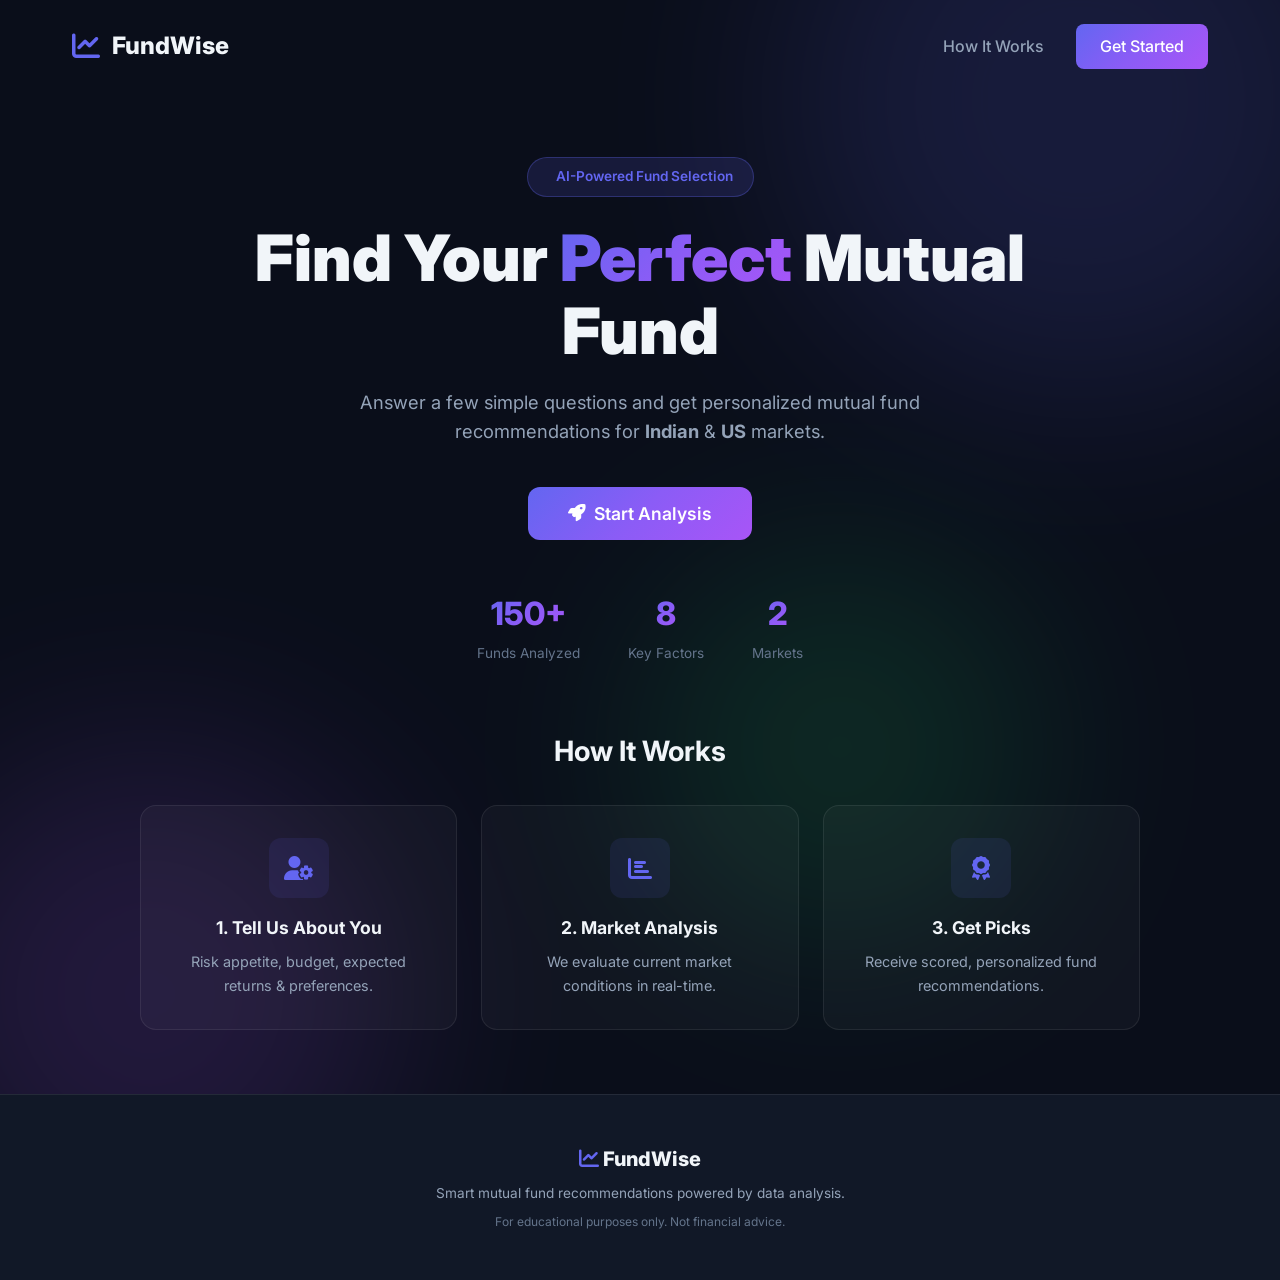
==== commit 7a60b200: "Update index.html" ====
--- a/index.html
+++ b/index.html
@@ -3,1986 +3,1510 @@
 <head>
   <meta charset="UTF-8">
   <meta name="viewport" content="width=device-width, initial-scale=1.0">
-  <title>FundWise Live — Real-Time Mutual Fund & Equity Intelligence</title>
+  <title>FundWise — Smart Mutual Fund Advisor</title>
   <link rel="preconnect" href="https://fonts.googleapis.com">
   <link rel="preconnect" href="https://fonts.gstatic.com" crossorigin>
-  <link href="https://fonts.googleapis.com/css2?family=Fraunces:opsz,wght@9..144,600;9..144,700&family=Inter:wght@400;500;600;700&family=JetBrains+Mono:wght@400;500;600&family=Plus+Jakarta+Sans:wght@500;600;700;800&display=swap" rel="stylesheet">
+  <link href="https://fonts.googleapis.com/css2?family=Inter:wght@300;400;500;600;700;800;900&family=JetBrains+Mono:wght@400;500&display=swap" rel="stylesheet">
   <link rel="stylesheet" href="https://cdnjs.cloudflare.com/ajax/libs/font-awesome/6.5.1/css/all.min.css">
   <style>
-    /* ==========================================================================
-       FundWise Live — Soft Pastel Editorial Daylight Design System
-       ========================================================================== */
+    /* ========================================
+       FundWise — Complete Styles
+       ======================================== */
     :root {
-      --bg-cream: #FAF7F2;
-      --bg-surface: rgba(255, 255, 255, 0.88);
-      --bg-surface-solid: #FFFFFF;
-      --bg-subtle: #F3EFEA;
-
-      /* Pastel Palette */
-      --pastel-sage: #D8F3DC;
-      --pastel-sage-strong: #2D6A4F;
-      --pastel-sage-border: #B7E4C7;
-
-      --pastel-lavender: #EDE9FE;
-      --pastel-lavender-strong: #5B21B6;
-      --pastel-lavender-border: #DDD6FE;
-
-      --pastel-peach: #FFE5D9;
-      --pastel-peach-strong: #9A3412;
-      --pastel-peach-border: #FEC89A;
-
-      --pastel-sky: #E0F2FE;
-      --pastel-sky-strong: #075985;
-      --pastel-sky-border: #BAE6FD;
-
-      --pastel-butter: #FEF3C7;
-      --pastel-butter-strong: #92400E;
-      --pastel-butter-border: #FDE68A;
-
-      --pastel-rose: #FCE7F3;
-      --pastel-rose-strong: #9D174D;
-      --pastel-rose-border: #FBCFE8;
-
-      /* Typography & Ink */
-      --ink-primary: #1E293B;
-      --ink-secondary: #475569;
-      --ink-muted: #64748B;
-      --border-soft: rgba(30, 41, 59, 0.09);
-      --border-hover: rgba(91, 33, 182, 0.35);
-
-      /* Brand & Status */
-      --brand-primary: #5B21B6;
-      --brand-secondary: #2D6A4F;
-      --brand-gradient: linear-gradient(135deg, #EDE9FE 0%, #D8F3DC 50%, #FFE5D9 100%);
-      --brand-btn-gradient: linear-gradient(135deg, #5B21B6, #4338CA);
-      --positive: #15803D;
-      --positive-bg: #DCFCE7;
-      --negative: #B91C1C;
-      --negative-bg: #FEE2E2;
-      --warning: #B45309;
-      --warning-bg: #FEF3C7;
-
-      --radius-sm: 10px;
-      --radius-md: 16px;
-      --radius-lg: 22px;
-      --radius-xl: 30px;
-      --shadow-soft: 0 10px 30px -10px rgba(30, 41, 59, 0.07);
-      --shadow-hover: 0 18px 40px -12px rgba(91, 33, 182, 0.13);
-      --transition: all 0.25s cubic-bezier(0.4, 0, 0.2, 1);
+      --bg-primary: #0a0e1a;
+      --bg-secondary: #111827;
+      --bg-card: rgba(17, 24, 39, 0.8);
+      --bg-card-hover: rgba(30, 41, 59, 0.9);
+      --bg-glass: rgba(255, 255, 255, 0.03);
+      --border-color: rgba(255, 255, 255, 0.08);
+      --border-active: rgba(99, 102, 241, 0.6);
+      --text-primary: #f1f5f9;
+      --text-secondary: #94a3b8;
+      --text-muted: #64748b;
+      --accent-primary: #6366f1;
+      --accent-secondary: #8b5cf6;
+      --accent-gradient: linear-gradient(135deg, #6366f1, #8b5cf6, #a855f7);
+      --success: #22c55e;
+      --warning: #f59e0b;
+      --danger: #ef4444;
+      --radius-sm: 8px;
+      --radius-md: 12px;
+      --radius-lg: 16px;
+      --radius-xl: 24px;
+      --transition: all 0.3s cubic-bezier(0.4, 0, 0.2, 1);
     }
 
     *, *::before, *::after { margin: 0; padding: 0; box-sizing: border-box; }
     html { scroll-behavior: smooth; }
     body {
-      font-family: 'Plus Jakarta Sans', 'Inter', -apple-system, sans-serif;
-      background-color: var(--bg-cream);
-      color: var(--ink-primary);
+      font-family: 'Inter', -apple-system, BlinkMacSystemFont, sans-serif;
+      background: var(--bg-primary);
+      color: var(--text-primary);
       line-height: 1.6;
       min-height: 100vh;
       overflow-x: hidden;
-      position: relative;
-    }
-
-    /* Ambient Pastel Aurora Blobs */
-    .pastel-ambient {
-      position: fixed;
-      inset: 0;
-      z-index: -1;
-      overflow: hidden;
-      pointer-events: none;
-    }
-    .blob {
-      position: absolute;
-      border-radius: 50%;
-      filter: blur(90px);
-      opacity: 0.65;
-    }
-    .blob-1 { width: 550px; height: 550px; background: var(--pastel-lavender); top: -120px; right: -80px; }
-    .blob-2 { width: 500px; height: 500px; background: var(--pastel-sage); bottom: -100px; left: -100px; }
-    .blob-3 { width: 420px; height: 420px; background: var(--pastel-peach); top: 38%; left: 42%; }
-    .blob-4 { width: 360px; height: 360px; background: var(--pastel-sky); top: 15%; left: 8%; }
-
+    }
+    ::-webkit-scrollbar { width: 8px; }
+    ::-webkit-scrollbar-track { background: var(--bg-secondary); }
+    ::-webkit-scrollbar-thumb { background: var(--accent-primary); border-radius: 4px; }
     .hidden { display: none !important; }
-    .serif-title { font-family: 'Fraunces', Georgia, serif; font-weight: 700; letter-spacing: -0.02em; }
-    .mono { font-family: 'JetBrains Mono', monospace; }
-
-    /* ---- Live Market Ticker Strip ---- */
-    .live-ticker-bar {
-      background: rgba(255, 255, 255, 0.75);
-      backdrop-filter: blur(12px);
-      border-bottom: 1px solid var(--border-soft);
-      padding: 0.55rem 1.5rem;
+    .gradient-text {
+      background: var(--accent-gradient);
+      -webkit-background-clip: text;
+      -webkit-text-fill-color: transparent;
+      background-clip: text;
+    }
+
+    /* ---- Hero ---- */
+    .hero { position: relative; min-height: 100vh; padding: 0 2rem; overflow: hidden; }
+    .hero-bg-shapes { position: absolute; inset: 0; z-index: 0; overflow: hidden; }
+    .shape { position: absolute; border-radius: 50%; filter: blur(100px); opacity: 0.15; animation: float 20s ease-in-out infinite; }
+    .shape-1 { width: 600px; height: 600px; background: #6366f1; top: -200px; right: -100px; }
+    .shape-2 { width: 500px; height: 500px; background: #a855f7; bottom: -150px; left: -100px; animation-delay: -7s; }
+    .shape-3 { width: 400px; height: 400px; background: #22c55e; top: 50%; left: 50%; animation-delay: -14s; }
+    @keyframes float {
+      0%,100%{transform:translate(0,0) scale(1)}
+      25%{transform:translate(50px,-30px) scale(1.05)}
+      50%{transform:translate(-20px,40px) scale(0.95)}
+      75%{transform:translate(30px,20px) scale(1.03)}
+    }
+
+    /* Navbar */
+    .navbar { position:relative; z-index:10; display:flex; justify-content:space-between; align-items:center; padding:1.5rem 2rem; max-width:1200px; margin:0 auto; }
+    .logo { display:flex; align-items:center; gap:0.75rem; font-size:1.5rem; font-weight:800; }
+    .logo i { color:var(--accent-primary); font-size:1.75rem; }
+    .nav-links { display:flex; align-items:center; gap:2rem; }
+    .nav-links a { color:var(--text-secondary); text-decoration:none; font-weight:500; transition:var(--transition); }
+    .nav-links a:hover { color:var(--text-primary); }
+    .btn-nav { background:var(--accent-gradient)!important; color:white!important; padding:0.6rem 1.5rem; border-radius:var(--radius-sm); font-weight:600; }
+
+    /* Hero Content */
+    .hero-content { position:relative; z-index:10; text-align:center; max-width:800px; margin:4rem auto; }
+    .hero-badge { display:inline-flex; align-items:center; gap:0.5rem; background:rgba(99,102,241,0.15); border:1px solid rgba(99,102,241,0.3); color:var(--accent-primary); padding:0.5rem 1.25rem; border-radius:50px; font-size:0.85rem; font-weight:600; margin-bottom:1.5rem; animation:fadeInDown 0.6s ease; }
+    .hero-content h1 { font-size:clamp(2.5rem,6vw,4rem); font-weight:900; line-height:1.15; margin-bottom:1.25rem; animation:fadeInUp 0.8s ease; }
+    .hero-subtitle { font-size:1.15rem; color:var(--text-secondary); max-width:600px; margin:0 auto 2.5rem; animation:fadeInUp 1s ease; }
+    .hero-stats { display:flex; justify-content:center; gap:3rem; margin-top:3rem; animation:fadeInUp 1.2s ease; }
+    .stat { display:flex; flex-direction:column; align-items:center; }
+    .stat-number { font-size:2rem; font-weight:800; background:var(--accent-gradient); -webkit-background-clip:text; -webkit-text-fill-color:transparent; background-clip:text; }
+    .stat-label { font-size:0.85rem; color:var(--text-muted); margin-top:0.25rem; }
+
+    /* Buttons */
+    .btn-primary { background:var(--accent-gradient); color:white; border:none; padding:0.85rem 2rem; border-radius:var(--radius-sm); font-size:1rem; font-weight:600; cursor:pointer; display:inline-flex; align-items:center; gap:0.5rem; transition:var(--transition); font-family:inherit; }
+    .btn-primary:hover { transform:translateY(-2px); box-shadow:0 8px 25px rgba(99,102,241,0.4); }
+    .btn-primary:disabled { opacity:0.5; cursor:not-allowed; transform:none; box-shadow:none; }
+    .btn-secondary { background:var(--bg-card); color:var(--text-secondary); border:1px solid var(--border-color); padding:0.85rem 2rem; border-radius:var(--radius-sm); font-size:1rem; font-weight:600; cursor:pointer; display:inline-flex; align-items:center; gap:0.5rem; transition:var(--transition); font-family:inherit; }
+    .btn-secondary:hover:not(:disabled) { background:var(--bg-card-hover); color:var(--text-primary); }
+    .btn-secondary:disabled { opacity:0.3; cursor:not-allowed; }
+    .btn-large { padding:1rem 2.5rem; font-size:1.1rem; border-radius:var(--radius-md); }
+    .btn-back { background:transparent; border:1px solid var(--border-color); color:var(--text-secondary); padding:0.5rem 1.25rem; border-radius:var(--radius-sm); font-size:0.9rem; cursor:pointer; display:inline-flex; align-items:center; gap:0.5rem; transition:var(--transition); font-family:inherit; }
+    .btn-back:hover { color:var(--text-primary); border-color:var(--text-muted); }
+
+    /* How It Works */
+    .how-it-works { position:relative; z-index:10; max-width:1000px; margin:2rem auto 4rem; text-align:center; }
+    .how-it-works h2 { font-size:1.75rem; font-weight:700; margin-bottom:2rem; }
+    .steps-row { display:grid; grid-template-columns:repeat(auto-fit,minmax(250px,1fr)); gap:1.5rem; }
+    .step-card { background:var(--bg-glass); border:1px solid var(--border-color); border-radius:var(--radius-lg); padding:2rem; transition:var(--transition); }
+    .step-card:hover { border-color:var(--accent-primary); transform:translateY(-4px); box-shadow:0 0 30px rgba(99,102,241,0.15); }
+    .step-icon { width:60px; height:60px; background:rgba(99,102,241,0.1); border-radius:var(--radius-md); display:flex; align-items:center; justify-content:center; margin:0 auto 1rem; font-size:1.5rem; color:var(--accent-primary); }
+    .step-card h3 { font-size:1.1rem; margin-bottom:0.5rem; }
+    .step-card p { font-size:0.9rem; color:var(--text-secondary); }
+
+    /* ---- Advisor / Wizard ---- */
+    .advisor { min-height:100vh; padding:2rem; background:var(--bg-primary); }
+    .advisor-container { max-width:900px; margin:0 auto; }
+    .progress-bar-container { margin-bottom:3rem; }
+    .progress-bar { height:4px; background:var(--bg-card); border-radius:2px; overflow:hidden; margin-bottom:1rem; }
+    .progress-fill { height:100%; background:var(--accent-gradient); border-radius:2px; transition:width 0.5s cubic-bezier(0.4,0,0.2,1); }
+    .progress-steps { display:flex; justify-content:space-between; }
+    .progress-step { display:flex; align-items:center; gap:0.4rem; font-size:0.7rem; color:var(--text-muted); transition:var(--transition); }
+    .progress-step.active { color:var(--accent-primary); font-weight:600; }
+    .progress-step.completed { color:var(--success); }
+    .progress-step-dot { width:8px; height:8px; border-radius:50%; background:var(--text-muted); transition:var(--transition); }
+    .progress-step.active .progress-step-dot { background:var(--accent-primary); box-shadow:0 0 8px var(--accent-primary); }
+    .progress-step.completed .progress-step-dot { background:var(--success); }
+
+    .wizard-step { animation:fadeInUp 0.4s ease; }
+    .step-header { margin-bottom:2rem; }
+    .step-number { display:inline-block; font-family:'JetBrains Mono',monospace; font-size:0.85rem; font-weight:500; color:var(--accent-primary); background:rgba(99,102,241,0.1); padding:0.25rem 0.75rem; border-radius:50px; margin-bottom:0.75rem; }
+    .step-header h2 { font-size:1.75rem; font-weight:700; margin-bottom:0.5rem; }
+    .step-header p { color:var(--text-secondary); font-size:1rem; }
+
+    /* Sub-section titles inside steps */
+    .sub-section { margin-bottom: 0.5rem; }
+    .sub-title { font-size: 1rem; font-weight: 600; color: var(--text-secondary); margin-bottom: 1rem; display: flex; align-items: center; gap: 0.5rem; }
+
+    /* ---- Option Cards ---- */
+    .options-grid { display:grid; gap:1rem; }
+    .options-grid.cols-2 { grid-template-columns:repeat(auto-fill,minmax(260px,1fr)); }
+    .options-grid.cols-3 { grid-template-columns:repeat(auto-fill,minmax(220px,1fr)); }
+    .option-card { position:relative; cursor:pointer; transition:var(--transition); }
+    .option-card input[type="radio"],
+    .option-card input[type="checkbox"] { position:absolute; opacity:0; pointer-events:none; }
+    .option-content { background:var(--bg-card); border:2px solid var(--border-color); border-radius:var(--radius-lg); padding:1.5rem; height:100%; transition:var(--transition); }
+    .option-card:hover .option-content { border-color:rgba(99,102,241,0.3); background:var(--bg-card-hover); transform:translateY(-2px); }
+    .option-card input:checked + .option-content { border-color:var(--accent-primary); background:rgba(99,102,241,0.08); box-shadow:0 0 20px rgba(99,102,241,0.15); }
+    .option-card input:checked + .option-content::after { content:'✓'; position:absolute; top:12px; right:12px; width:24px; height:24px; background:var(--accent-primary); border-radius:50%; display:flex; align-items:center; justify-content:center; font-size:0.75rem; color:white; font-weight:700; }
+    .option-icon { font-size:2rem; margin-bottom:0.75rem; }
+    .option-content h3 { font-size:1.1rem; font-weight:700; margin-bottom:0.4rem; }
+    .option-content p { font-size:0.85rem; color:var(--text-secondary); line-height:1.5; }
+
+    .risk-meter { height:4px; background:rgba(255,255,255,0.1); border-radius:2px; margin-top:0.75rem; overflow:hidden; }
+    .risk-fill { height:100%; border-radius:2px; transition:var(--transition); }
+    .tag { display:inline-block; background:rgba(99,102,241,0.15); color:var(--accent-primary); padding:0.25rem 0.75rem; border-radius:50px; font-size:0.75rem; font-weight:600; margin-top:0.75rem; }
+
+    /* Amount Toggle */
+    .amount-toggle { display:flex; background:var(--bg-card); border:1px solid var(--border-color); border-radius:var(--radius-sm); width:fit-content; margin-bottom:1.5rem; overflow:hidden; }
+    .toggle-btn { background:transparent; border:none; color:var(--text-secondary); padding:0.6rem 1.5rem; font-weight:600; cursor:pointer; transition:var(--transition); font-family:inherit; font-size:0.9rem; }
+    .toggle-btn.active { background:var(--accent-primary); color:white; }
+
+    /* Market Detection */
+    .market-detection { margin-bottom:2rem; }
+    .auto-detect-card { background:var(--bg-card); border:1px solid var(--border-color); border-radius:var(--radius-lg); overflow:hidden; }
+    .detect-header { display:flex; align-items:center; gap:0.75rem; padding:1rem 1.5rem; background:rgba(99,102,241,0.05); border-bottom:1px solid var(--border-color); font-weight:600; font-size:0.9rem; color:var(--accent-primary); }
+    .detect-body { padding:1.5rem; }
+    .market-indicators { display:grid; grid-template-columns:repeat(auto-fit,minmax(180px,1fr)); gap:1rem; }
+    .market-indicator { display:flex; flex-direction:column; gap:0.25rem; }
+    .indicator-label { font-size:0.8rem; color:var(--text-muted); }
+    .indicator-value { font-size:1.1rem; font-weight:700; }
+    .indicator-change { font-size:0.85rem; font-weight:600; }
+    .indicator-change.positive { color:var(--success); }
+    .indicator-change.negative { color:var(--danger); }
+    .market-sentiment-badge { display:inline-flex; align-items:center; gap:0.5rem; padding:0.5rem 1rem; border-radius:50px; font-weight:700; font-size:0.9rem; margin-top:1rem; }
+    .market-sentiment-badge.bullish { background:rgba(34,197,94,0.15); color:var(--success); border:1px solid rgba(34,197,94,0.3); }
+    .market-sentiment-badge.neutral { background:rgba(245,158,11,0.15); color:var(--warning); border:1px solid rgba(245,158,11,0.3); }
+    .market-sentiment-badge.bearish { background:rgba(239,68,68,0.15); color:var(--danger); border:1px solid rgba(239,68,68,0.3); }
+    .override-section { margin-top:1rem; }
+    .override-section h3 { font-size:1rem; font-weight:600; color:var(--text-secondary); margin-bottom:1rem; display:flex; align-items:center; gap:0.5rem; }
+
+    /* Spinner */
+    .loading-spinner { display:flex; align-items:center; gap:1rem; color:var(--text-secondary); }
+    .spinner { width:24px; height:24px; border:3px solid var(--border-color); border-top-color:var(--accent-primary); border-radius:50%; animation:spin 1s linear infinite; }
+    @keyframes spin { to { transform:rotate(360deg); } }
+
+    /* Wizard Nav */
+    .wizard-nav { display:flex; justify-content:space-between; margin-top:2.5rem; padding-top:1.5rem; border-top:1px solid var(--border-color); }
+
+    /* ---- Results ---- */
+    .results { min-height:100vh; padding:2rem; background:var(--bg-primary); }
+    .results-container { max-width:1100px; margin:0 auto; }
+    .results-header { margin-bottom:2rem; }
+    .results-header h2 { font-size:1.75rem; font-weight:700; margin:1rem 0 0.5rem; }
+    .results-subtitle { color:var(--text-secondary); }
+    .profile-summary { display:flex; flex-wrap:wrap; gap:0.75rem; margin-bottom:2rem; padding:1.25rem; background:var(--bg-card); border:1px solid var(--border-color); border-radius:var(--radius-lg); }
+    .profile-tag { display:inline-flex; align-items:center; gap:0.4rem; padding:0.35rem 0.85rem; background:rgba(99,102,241,0.1); border:1px solid rgba(99,102,241,0.2); border-radius:50px; font-size:0.8rem; font-weight:500; color:var(--text-primary); }
+    .profile-tag i { color:var(--accent-primary); font-size:0.75rem; }
+    .results-loading { text-align:center; padding:4rem 2rem; }
+    .analysis-animation { position:relative; width:100px; height:100px; margin:0 auto 2rem; }
+    .analysis-ring { position:absolute; inset:0; border:3px solid var(--border-color); border-top-color:var(--accent-primary); border-right-color:var(--accent-secondary); border-radius:50%; animation:spin 1.5s linear infinite; }
+    .analysis-icon { position:absolute; inset:0; display:flex; align-items:center; justify-content:center; font-size:2rem; color:var(--accent-primary); animation:pulse 2s ease-in-out infinite; }
+    @keyframes pulse { 0%,100%{transform:scale(1);opacity:1} 50%{transform:scale(1.1);opacity:0.8} }
+
+    /* Fund Cards */
+    .results-grid { display:grid; gap:1.5rem; }
+    .fund-card { background:var(--bg-card); border:1px solid var(--border-color); border-radius:var(--radius-xl); overflow:hidden; transition:var(--transition); animation:fadeInUp 0.5s ease forwards; opacity:0; }
+    .fund-card:hover { border-color:rgba(99,102,241,0.3); box-shadow:0 0 30px rgba(99,102,241,0.15); transform:translateY(-2px); }
+    .fund-card-header { display:flex; justify-content:space-between; align-items:flex-start; padding:1.5rem 1.5rem 1rem; }
+    .fund-rank { display:flex; align-items:center; gap:1rem; }
+    .rank-badge { width:48px; height:48px; border-radius:var(--radius-md); display:flex; align-items:center; justify-content:center; font-weight:900; font-size:1.25rem; flex-shrink:0; }
+    .rank-1 { background:linear-gradient(135deg,#fbbf24,#f59e0b); color:#1a1a1a; }
+    .rank-2 { background:linear-gradient(135deg,#94a3b8,#64748b); color:white; }
+    .rank-3 { background:linear-gradient(135deg,#d97706,#b45309); color:white; }
+    .rank-other { background:rgba(99,102,241,0.15); color:var(--accent-primary); }
+    .fund-info h3 { font-size:1.15rem; font-weight:700; margin-bottom:0.2rem; }
+    .fund-category { font-size:0.8rem; color:var(--text-muted); }
+    .fund-market-badge { font-size:0.7rem; padding:0.15rem 0.5rem; border-radius:50px; font-weight:600; margin-left:0.5rem; }
+    .fund-market-badge.india { background:rgba(255,153,51,0.15); color:#ff9933; border:1px solid rgba(255,153,51,0.25); }
+    .fund-market-badge.us { background:rgba(59,130,246,0.15); color:#3b82f6; border:1px solid rgba(59,130,246,0.25); }
+    .fund-score-container { text-align:right; flex-shrink:0; }
+    .fund-score { font-size:2rem; font-weight:900; background:var(--accent-gradient); -webkit-background-clip:text; -webkit-text-fill-color:transparent; background-clip:text; line-height:1; }
+    .fund-score-label { font-size:0.7rem; color:var(--text-muted); text-transform:uppercase; letter-spacing:0.5px; }
+
+    .fund-card-body { padding:0 1.5rem; }
+    .fund-metrics { display:grid; grid-template-columns:repeat(auto-fit,minmax(120px,1fr)); gap:1rem; padding:1rem 0; border-top:1px solid var(--border-color); }
+    .metric { display:flex; flex-direction:column; gap:0.15rem; }
+    .metric-label { font-size:0.7rem; color:var(--text-muted); text-transform:uppercase; letter-spacing:0.5px; }
+    .metric-value { font-size:1.05rem; font-weight:700; }
+    .metric-value.positive { color:var(--success); }
+    .metric-value.negative { color:var(--danger); }
+
+    .fund-card-footer { padding:1rem 1.5rem 1.5rem; }
+    .fund-tags { display:flex; flex-wrap:wrap; gap:0.5rem; margin-bottom:1rem; }
+    .fund-tag { display:inline-flex; align-items:center; gap:0.3rem; padding:0.25rem 0.65rem; border-radius:50px; font-size:0.7rem; font-weight:600; }
+    .fund-tag.match { background:rgba(34,197,94,0.12); color:var(--success); border:1px solid rgba(34,197,94,0.25); }
+    .fund-tag.info { background:rgba(99,102,241,0.12); color:var(--accent-primary); border:1px solid rgba(99,102,241,0.25); }
+    .fund-tag.warn { background:rgba(245,158,11,0.12); color:var(--warning); border:1px solid rgba(245,158,11,0.25); }
+
+    .fund-why { background:rgba(99,102,241,0.05); border:1px solid rgba(99,102,241,0.1); border-radius:var(--radius-md); padding:1rem; }
+    .fund-why-title { font-size:0.8rem; font-weight:700; color:var(--accent-primary); margin-bottom:0.4rem; display:flex; align-items:center; gap:0.4rem; }
+    .fund-why p { font-size:0.85rem; color:var(--text-secondary); line-height:1.6; }
+
+    /* Star rating */
+    .star-rating { display:inline-flex; gap:2px; }
+    .star-rating .star { color:#fbbf24; font-size:0.85rem; }
+    .star-rating .star.empty { color:var(--text-muted); opacity:0.3; }
+
+    /* Score Breakdown */
+    .score-breakdown { padding:0 1.5rem 1rem; }
+    .score-bars { display:grid; gap:0.5rem; }
+    .score-bar-item { display:grid; grid-template-columns:120px 1fr 40px; align-items:center; gap:0.75rem; }
+    .score-bar-label { font-size:0.75rem; color:var(--text-muted); }
+    .score-bar-track { height:6px; background:rgba(255,255,255,0.05); border-radius:3px; overflow:hidden; }
+    .score-bar-fill { height:100%; border-radius:3px; background:var(--accent-gradient); transition:width 1s ease; }
+    .score-bar-value { font-size:0.75rem; font-weight:700; color:var(--text-secondary); text-align:right; }
+
+    /* Disclaimer */
+    .disclaimer { display:flex; gap:0.75rem; padding:1.25rem; background:rgba(245,158,11,0.05); border:1px solid rgba(245,158,11,0.15); border-radius:var(--radius-md); margin-top:2rem; }
+    .disclaimer i { color:var(--warning); margin-top:0.2rem; flex-shrink:0; }
+    .disclaimer p { font-size:0.8rem; color:var(--text-secondary); line-height:1.6; }
+
+    /* Footer */
+    .footer { padding:3rem 2rem; text-align:center; border-top:1px solid var(--border-color); background:var(--bg-secondary); }
+    .footer-brand { font-size:1.25rem; font-weight:800; margin-bottom:0.5rem; }
+    .footer-brand i { color:var(--accent-primary); }
+    .footer p { color:var(--text-secondary); font-size:0.85rem; }
+    .footer-disclaimer { color:var(--text-muted)!important; font-size:0.75rem!important; margin-top:0.5rem; }
+
+    /* Animations */
+    @keyframes fadeInUp { from{opacity:0;transform:translateY(20px)} to{opacity:1;transform:translateY(0)} }
+    @keyframes fadeInDown { from{opacity:0;transform:translateY(-20px)} to{opacity:1;transform:translateY(0)} }
+    @keyframes shake {
+      0%,100%{transform:translateX(0)}
+      25%{transform:translateX(-8px)}
+      50%{transform:translateX(8px)}
+      75%{transform:translateX(-4px)}
+    }
+
+    /* Tax Info Styles */
+    .tax-info {
+      margin: 0 1.5rem;
+      padding: 1rem;
+      background: rgba(99,102,241,0.03);
+      border: 1px solid var(--border-color);
+      border-radius: var(--radius-md);
+      margin-bottom: 1rem;
+    }
+    .tax-info.tax-highlight {
+      border-color: rgba(34,197,94,0.3);
+      background: rgba(34,197,94,0.03);
+    }
+    .tax-header {
       font-size: 0.8rem;
-      display: flex;
-      align-items: center;
-      justify-content: space-between;
-      flex-wrap: wrap;
-      gap: 0.75rem;
-      position: sticky;
-      top: 0;
-      z-index: 100;
-    }
-    .ticker-status {
-      display: inline-flex;
-      align-items: center;
-      gap: 0.45rem;
       font-weight: 700;
-      color: var(--pastel-sage-strong);
-      background: var(--pastel-sage);
-      padding: 0.2rem 0.7rem;
-      border-radius: 50px;
-      font-size: 0.74rem;
-    }
-    .pulse-dot {
-      width: 8px;
-      height: 8px;
-      background: #16A34A;
-      border-radius: 50%;
-      animation: pulseDot 1.8s infinite;
-    }
-    @keyframes pulseDot {
-      0%, 100% { transform: scale(1); opacity: 1; }
-      50% { transform: scale(1.35); opacity: 0.5; }
-    }
-    .ticker-items {
-      display: flex;
-      align-items: center;
-      gap: 1.25rem;
-      overflow-x: auto;
-      scrollbar-width: none;
-    }
-    .ticker-item {
-      display: inline-flex;
-      align-items: center;
-      gap: 0.4rem;
-      white-space: nowrap;
-      font-size: 0.78rem;
-    }
-    .ticker-name { font-weight: 700; color: var(--ink-secondary); }
-    .ticker-val { font-family: 'JetBrains Mono', monospace; font-weight: 600; }
-    .ticker-chg {
-      font-family: 'JetBrains Mono', monospace;
-      font-weight: 600;
-      padding: 0.1rem 0.4rem;
-      border-radius: 6px;
-      font-size: 0.72rem;
-    }
-    .ticker-chg.up { background: var(--positive-bg); color: var(--positive); }
-    .ticker-chg.down { background: var(--negative-bg); color: var(--negative); }
-
-    /* ---- Navigation ---- */
-    .navbar {
-      max-width: 1240px;
-      margin: 0 auto;
-      padding: 1.25rem 1.5rem;
-      display: flex;
-      justify-content: space-between;
-      align-items: center;
-      gap: 1rem;
-      flex-wrap: wrap;
-    }
-    .brand-logo {
-      display: flex;
-      align-items: center;
-      gap: 0.75rem;
-      text-decoration: none;
-      color: var(--ink-primary);
-      cursor: pointer;
-    }
-    .brand-icon {
-      width: 42px;
-      height: 42px;
-      border-radius: 14px;
-      background: var(--pastel-lavender);
-      border: 1px solid var(--pastel-lavender-border);
-      color: var(--pastel-lavender-strong);
-      display: flex;
-      align-items: center;
-      justify-content: center;
-      font-size: 1.2rem;
-      box-shadow: var(--shadow-soft);
-    }
-    .brand-text { font-size: 1.35rem; font-weight: 800; letter-spacing: -0.03em; }
-    .brand-badge {
-      font-size: 0.68rem;
-      font-weight: 700;
-      background: var(--pastel-peach);
-      color: var(--pastel-peach-strong);
-      padding: 0.15rem 0.55rem;
-      border-radius: 50px;
-      border: 1px solid var(--pastel-peach-border);
-      vertical-align: middle;
-      margin-left: 0.35rem;
-    }
-
-    .nav-pills {
-      display: flex;
-      background: var(--bg-surface);
-      padding: 0.35rem;
-      border-radius: 50px;
-      border: 1px solid var(--border-soft);
-      box-shadow: var(--shadow-soft);
-      gap: 0.25rem;
-    }
-    .nav-pill {
-      border: none;
-      background: transparent;
-      color: var(--ink-secondary);
-      padding: 0.55rem 1.15rem;
-      border-radius: 50px;
-      font-family: inherit;
-      font-size: 0.86rem;
-      font-weight: 600;
-      cursor: pointer;
-      transition: var(--transition);
-      display: inline-flex;
-      align-items: center;
-      gap: 0.45rem;
-    }
-    .nav-pill:hover { color: var(--ink-primary); background: var(--bg-subtle); }
-    .nav-pill.active {
-      background: var(--pastel-lavender);
-      color: var(--pastel-lavender-strong);
-      font-weight: 700;
-    }
-
-    /* ---- Buttons ---- */
-    .btn-primary {
-      background: var(--brand-btn-gradient);
-      color: #FFFFFF;
-      border: none;
-      padding: 0.85rem 1.75rem;
-      border-radius: 50px;
-      font-family: inherit;
-      font-size: 0.95rem;
-      font-weight: 700;
-      cursor: pointer;
-      display: inline-flex;
-      align-items: center;
-      gap: 0.55rem;
-      transition: var(--transition);
-      box-shadow: 0 8px 20px -6px rgba(91, 33, 182, 0.35);
-    }
-    .btn-primary:hover { transform: translateY(-2px); box-shadow: 0 12px 26px -6px rgba(91, 33, 182, 0.45); }
-    .btn-primary:disabled { opacity: 0.45; cursor: not-allowed; transform: none; }
-
-    .btn-pastel {
-      background: var(--pastel-sage);
-      color: var(--pastel-sage-strong);
-      border: 1px solid var(--pastel-sage-border);
-      padding: 0.85rem 1.65rem;
-      border-radius: 50px;
-      font-family: inherit;
-      font-size: 0.95rem;
-      font-weight: 700;
-      cursor: pointer;
-      display: inline-flex;
-      align-items: center;
-      gap: 0.5rem;
-      transition: var(--transition);
-    }
-    .btn-pastel:hover { transform: translateY(-2px); filter: brightness(0.97); }
-
-    .btn-secondary {
-      background: var(--bg-surface-solid);
-      color: var(--ink-secondary);
-      border: 1px solid var(--border-soft);
-      padding: 0.75rem 1.4rem;
-      border-radius: 50px;
-      font-family: inherit;
-      font-size: 0.9rem;
-      font-weight: 600;
-      cursor: pointer;
-      display: inline-flex;
-      align-items: center;
-      gap: 0.45rem;
-      transition: var(--transition);
-    }
-    .btn-secondary:hover:not(:disabled) { border-color: var(--ink-muted); color: var(--ink-primary); }
-    .btn-secondary:disabled { opacity: 0.4; cursor: not-allowed; }
-
-    /* ---- Hero & Universal Search Section ---- */
-    .container { max-width: 1200px; margin: 0 auto; padding: 1rem 1.5rem 4rem; }
-
-    .hero-card {
-      background: var(--bg-surface);
-      backdrop-filter: blur(16px);
-      border: 1px solid var(--border-soft);
-      border-radius: var(--radius-xl);
-      padding: 3rem 2.5rem;
-      text-align: center;
-      box-shadow: var(--shadow-soft);
-      margin-bottom: 2rem;
-      position: relative;
-      overflow: hidden;
-    }
-    .hero-pill {
-      display: inline-flex;
-      align-items: center;
-      gap: 0.5rem;
-      background: var(--pastel-sky);
-      color: var(--pastel-sky-strong);
-      border: 1px solid var(--pastel-sky-border);
-      padding: 0.4rem 1.1rem;
-      border-radius: 50px;
-      font-size: 0.82rem;
-      font-weight: 700;
-      margin-bottom: 1.25rem;
-    }
-    .hero-card h1 {
-      font-size: clamp(2.1rem, 4.8vw, 3.35rem);
-      line-height: 1.15;
-      margin-bottom: 1rem;
-      color: var(--ink-primary);
-    }
-    .hero-highlight {
-      background: linear-gradient(120deg, var(--pastel-lavender) 0%, var(--pastel-peach) 100%);
-      padding: 0 0.45rem;
-      border-radius: 12px;
-      color: var(--brand-primary);
-    }
-    .hero-sub {
-      max-width: 680px;
-      margin: 0 auto 2rem;
-      color: var(--ink-secondary);
-      font-size: 1.05rem;
-    }
-
-    /* Quick Search Box inside Hero / Explorer */
-    .universal-search-box {
-      max-width: 760px;
-      margin: 0 auto 1.75rem;
-      background: var(--bg-surface-solid);
-      border: 2px solid var(--pastel-lavender-border);
-      border-radius: 20px;
-      padding: 0.5rem 0.6rem 0.5rem 1.25rem;
-      display: flex;
-      align-items: center;
-      gap: 0.75rem;
-      box-shadow: var(--shadow-hover);
-      transition: var(--transition);
-    }
-    .universal-search-box:focus-within {
-      border-color: var(--brand-primary);
-    }
-    .universal-search-box i { color: var(--brand-primary); font-size: 1.1rem; }
-    .universal-search-box input {
-      flex: 1;
-      border: none;
-      outline: none;
-      font-family: inherit;
-      font-size: 0.98rem;
-      color: var(--ink-primary);
-      background: transparent;
-      min-width: 140px;
-    }
-    .search-scope-select {
-      border: 1px solid var(--border-soft);
-      background: var(--bg-subtle);
-      color: var(--ink-primary);
-      padding: 0.55rem 0.85rem;
-      border-radius: 12px;
-      font-family: inherit;
-      font-size: 0.82rem;
-      font-weight: 600;
-      cursor: pointer;
-      outline: none;
-    }
-
-    .quick-chips {
-      display: flex;
-      flex-wrap: wrap;
-      justify-content: center;
-      gap: 0.5rem;
-      margin-bottom: 2rem;
-    }
-    .quick-chip {
-      font-size: 0.78rem;
-      font-weight: 600;
-      padding: 0.35rem 0.85rem;
-      border-radius: 50px;
-      border: 1px solid var(--border-soft);
-      background: var(--bg-surface-solid);
-      color: var(--ink-secondary);
-      cursor: pointer;
-      transition: var(--transition);
-    }
-    .quick-chip:hover {
-      background: var(--pastel-lavender);
-      color: var(--pastel-lavender-strong);
-      border-color: var(--pastel-lavender-border);
-    }
-
-    .hero-actions {
-      display: flex;
-      justify-content: center;
-      gap: 1rem;
-      flex-wrap: wrap;
-    }
-
-    /* Pastel Bento Feature Strip */
-    .bento-grid {
-      display: grid;
-      grid-template-columns: repeat(auto-fit, minmax(250px, 1fr));
-      gap: 1.25rem;
-      margin-top: 2rem;
-    }
-    .bento-card {
-      padding: 1.6rem;
-      border-radius: var(--radius-lg);
-      border: 1px solid var(--border-soft);
-      text-align: left;
-      transition: var(--transition);
-    }
-    .bento-card.sage { background: var(--pastel-sage); border-color: var(--pastel-sage-border); }
-    .bento-card.lavender { background: var(--pastel-lavender); border-color: var(--pastel-lavender-border); }
-    .bento-card.peach { background: var(--pastel-peach); border-color: var(--pastel-peach-border); }
-    .bento-card.sky { background: var(--pastel-sky); border-color: var(--pastel-sky-border); }
-    .bento-icon {
-      width: 44px;
-      height: 44px;
-      border-radius: 12px;
-      background: rgba(255, 255, 255, 0.75);
-      display: flex;
-      align-items: center;
-      justify-content: center;
-      font-size: 1.2rem;
-      margin-bottom: 1rem;
-      color: var(--ink-primary);
-    }
-    .bento-card h3 { font-size: 1.05rem; font-weight: 800; margin-bottom: 0.35rem; }
-    .bento-card p { font-size: 0.86rem; color: var(--ink-secondary); }
-
-    /* ---- Live Search Results Container ---- */
-    .search-results-panel {
-      background: var(--bg-surface);
-      border: 1px solid var(--border-soft);
-      border-radius: var(--radius-xl);
-      padding: 2rem;
-      margin-bottom: 2.5rem;
-      box-shadow: var(--shadow-soft);
-    }
-    .panel-header {
-      display: flex;
-      justify-content: space-between;
-      align-items: center;
-      flex-wrap: wrap;
-      gap: 1rem;
-      margin-bottom: 1.5rem;
-      padding-bottom: 1rem;
-      border-bottom: 1px solid var(--border-soft);
-    }
-
-    /* ---- 8-Step Advisor Wizard ---- */
-    .wizard-shell {
-      max-width: 920px;
-      margin: 0 auto;
-      background: var(--bg-surface);
-      backdrop-filter: blur(14px);
-      border: 1px solid var(--border-soft);
-      border-radius: var(--radius-xl);
-      padding: 2.5rem;
-      box-shadow: var(--shadow-soft);
-    }
-    .progress-bar-wrap { margin-bottom: 2.25rem; }
-    .progress-track {
-      height: 8px;
-      background: var(--bg-subtle);
-      border-radius: 50px;
-      overflow: hidden;
-      margin-bottom: 0.85rem;
-    }
-    .progress-fill {
-      height: 100%;
-      background: linear-gradient(90deg, #8B5CF6, #10B981, #F59E0B);
-      border-radius: 50px;
-      transition: width 0.4s ease;
-    }
-    .progress-steps {
-      display: flex;
-      justify-content: space-between;
-      gap: 0.25rem;
-      flex-wrap: wrap;
-    }
-    .progress-step {
-      font-size: 0.74rem;
-      font-weight: 600;
-      color: var(--ink-muted);
-      display: flex;
-      align-items: center;
-      gap: 0.35rem;
-    }
-    .progress-step.active { color: var(--brand-primary); font-weight: 800; }
-    .progress-step.completed { color: var(--pastel-sage-strong); }
-    .step-dot {
-      width: 8px;
-      height: 8px;
-      border-radius: 50%;
-      background: #CBD5E1;
-    }
-    .progress-step.active .step-dot { background: var(--brand-primary); transform: scale(1.25); }
-    .progress-step.completed .step-dot { background: var(--pastel-sage-strong); }
-
-    .step-badge {
-      display: inline-block;
-      background: var(--pastel-lavender);
-      color: var(--pastel-lavender-strong);
-      font-family: 'JetBrains Mono', monospace;
-      font-size: 0.78rem;
-      font-weight: 700;
-      padding: 0.25rem 0.8rem;
-      border-radius: 50px;
-      margin-bottom: 0.6rem;
-    }
-    .step-header h2 { font-size: 1.75rem; margin-bottom: 0.35rem; }
-    .step-header p { color: var(--ink-secondary); font-size: 0.95rem; margin-bottom: 1.5rem; }
-
-    .options-grid { display: grid; gap: 1rem; }
-    .options-grid.cols-2 { grid-template-columns: repeat(auto-fill, minmax(260px, 1fr)); }
-    .options-grid.cols-3 { grid-template-columns: repeat(auto-fill, minmax(220px, 1fr)); }
-
-    .option-card { position: relative; cursor: pointer; }
-    .option-card input { position: absolute; opacity: 0; pointer-events: none; }
-    .option-content {
-      background: var(--bg-surface-solid);
-      border: 2px solid var(--border-soft);
-      border-radius: var(--radius-lg);
-      padding: 1.35rem;
-      height: 100%;
-      transition: var(--transition);
-      display: flex;
-      flex-direction: column;
-      gap: 0.35rem;
-    }
-    .option-card:hover .option-content {
-      border-color: var(--pastel-lavender-border);
-      transform: translateY(-2px);
-      box-shadow: var(--shadow-soft);
-    }
-    .option-card input:checked + .option-content {
-      background: var(--pastel-lavender);
-      border-color: var(--brand-primary);
-      box-shadow: 0 8px 24px -8px rgba(91, 33, 182, 0.22);
-    }
-    .option-card input:checked + .option-content::after {
-      content: '✓';
-      position: absolute;
-      top: 12px;
-      right: 12px;
-      width: 24px;
-      height: 24px;
-      border-radius: 50%;
-      background: var(--brand-primary);
-      color: #FFF;
-      font-size: 0.75rem;
-      font-weight: 800;
-      display: flex;
-      align-items: center;
-      justify-content: center;
-    }
-    .option-icon {
-      width: 42px;
-      height: 42px;
-      border-radius: 12px;
-      background: var(--bg-subtle);
-      display: flex;
-      align-items: center;
-      justify-content: center;
-      font-size: 1.25rem;
-      margin-bottom: 0.35rem;
-    }
-    .option-content h3 { font-size: 1.02rem; font-weight: 800; color: var(--ink-primary); }
-    .option-content p { font-size: 0.83rem; color: var(--ink-secondary); }
-
-    .custom-keyword-box {
-      margin-top: 1.5rem;
-      padding: 1.15rem 1.35rem;
-      background: var(--pastel-butter);
-      border: 1px solid var(--pastel-butter-border);
-      border-radius: var(--radius-md);
-    }
-    .custom-keyword-box label {
-      display: block;
-      font-size: 0.85rem;
-      font-weight: 700;
-      color: var(--pastel-butter-strong);
-      margin-bottom: 0.45rem;
-    }
-    .custom-keyword-box input {
-      width: 100%;
-      padding: 0.65rem 1rem;
-      border-radius: 10px;
-      border: 1px solid rgba(146, 64, 14, 0.25);
-      background: #FFF;
-      font-family: inherit;
-      font-size: 0.9rem;
-      outline: none;
-    }
-
-    .wizard-nav {
-      display: flex;
-      justify-content: space-between;
-      align-items: center;
-      margin-top: 2.25rem;
-      padding-top: 1.5rem;
-      border-top: 1px solid var(--border-soft);
-    }
-
-    /* ---- Instrument / Fund Cards ---- */
-    .results-grid {
-      display: grid;
-      gap: 1.5rem;
-    }
-    .fund-card {
-      background: var(--bg-surface-solid);
-      border: 1px solid var(--border-soft);
-      border-radius: var(--radius-xl);
-      padding: 1.75rem;
-      box-shadow: var(--shadow-soft);
-      transition: var(--transition);
-    }
-    .fund-card:hover {
-      border-color: var(--border-hover);
-      box-shadow: var(--shadow-hover);
-      transform: translateY(-2px);
-    }
-    .fund-card-top {
-      display: flex;
-      justify-content: space-between;
-      align-items: flex-start;
-      gap: 1rem;
-      margin-bottom: 1.2rem;
-    }
-    .fund-title-group { display: flex; gap: 1rem; align-items: flex-start; }
-    .rank-circle {
-      width: 44px;
-      height: 44px;
-      border-radius: 14px;
-      display: flex;
-      align-items: center;
-      justify-content: center;
-      font-weight: 800;
-      font-size: 1.1rem;
-      flex-shrink: 0;
-      background: var(--pastel-lavender);
-      color: var(--pastel-lavender-strong);
-      border: 1px solid var(--pastel-lavender-border);
-    }
-    .rank-1 { background: var(--pastel-butter); color: var(--pastel-butter-strong); border-color: var(--pastel-butter-border); }
-    .rank-2 { background: var(--pastel-sage); color: var(--pastel-sage-strong); border-color: var(--pastel-sage-border); }
-    .rank-3 { background: var(--pastel-peach); color: var(--pastel-peach-strong); border-color: var(--pastel-peach-border); }
-
-    .fund-title-group h3 { font-size: 1.15rem; font-weight: 800; line-height: 1.3; margin-bottom: 0.3rem; }
-    .meta-badges { display: flex; flex-wrap: wrap; gap: 0.4rem; align-items: center; }
-    .badge {
-      font-size: 0.72rem;
-      font-weight: 700;
-      padding: 0.2rem 0.65rem;
-      border-radius: 50px;
-      display: inline-flex;
-      align-items: center;
-      gap: 0.3rem;
-    }
-    .badge-sage { background: var(--pastel-sage); color: var(--pastel-sage-strong); }
-    .badge-lavender { background: var(--pastel-lavender); color: var(--pastel-lavender-strong); }
-    .badge-peach { background: var(--pastel-peach); color: var(--pastel-peach-strong); }
-    .badge-sky { background: var(--pastel-sky); color: var(--pastel-sky-strong); }
-    .badge-butter { background: var(--pastel-butter); color: var(--pastel-butter-strong); }
-    .badge-rose { background: var(--pastel-rose); color: var(--pastel-rose-strong); }
-
-    .score-pill {
-      text-align: right;
-      background: var(--pastel-sage);
-      border: 1px solid var(--pastel-sage-border);
-      padding: 0.55rem 1rem;
-      border-radius: 16px;
-      flex-shrink: 0;
-    }
-    .score-num { font-family: 'JetBrains Mono', monospace; font-size: 1.45rem; font-weight: 800; color: var(--pastel-sage-strong); line-height: 1; }
-    .score-lbl { font-size: 0.66rem; font-weight: 700; text-transform: uppercase; color: var(--pastel-sage-strong); letter-spacing: 0.04em; }
-
-    /* Metrics Strip */
-    .metrics-strip {
-      display: grid;
-      grid-template-columns: repeat(auto-fit, minmax(125px, 1fr));
-      gap: 0.85rem;
-      padding: 1.1rem;
-      background: var(--bg-cream);
-      border-radius: var(--radius-md);
-      border: 1px solid var(--border-soft);
-      margin-bottom: 1.15rem;
-    }
-    .metric-box { display: flex; flex-direction: column; gap: 0.15rem; }
-    .metric-lbl { font-size: 0.7rem; font-weight: 700; text-transform: uppercase; color: var(--ink-muted); letter-spacing: 0.03em; }
-    .metric-val { font-family: 'JetBrains Mono', monospace; font-size: 1.02rem; font-weight: 700; color: var(--ink-primary); }
-    .metric-val.pos { color: var(--positive); }
-    .metric-val.neg { color: var(--negative); }
-    .metric-sub { font-size: 0.68rem; color: var(--ink-muted); }
-
-    /* Tax & Why Section */
-    .card-info-grid {
-      display: grid;
-      grid-template-columns: repeat(auto-fit, minmax(260px, 1fr));
-      gap: 1rem;
-      margin-bottom: 1.1rem;
-    }
-    .info-box {
-      padding: 1rem 1.15rem;
-      border-radius: var(--radius-md);
-      font-size: 0.83rem;
-    }
-    .info-box.why-box {
-      background: var(--pastel-sky);
-      border: 1px solid var(--pastel-sky-border);
-      color: var(--ink-primary);
-    }
-    .info-box.tax-box {
-      background: var(--pastel-peach);
-      border: 1px solid var(--pastel-peach-border);
-      color: var(--ink-primary);
-    }
-    .info-box-title {
-      font-weight: 800;
-      font-size: 0.78rem;
-      text-transform: uppercase;
-      letter-spacing: 0.04em;
-      margin-bottom: 0.4rem;
+      color: var(--accent-primary);
+      margin-bottom: 0.75rem;
       display: flex;
       align-items: center;
       gap: 0.4rem;
     }
-
-    .card-actions {
-      display: flex;
-      justify-content: space-between;
-      align-items: center;
-      flex-wrap: wrap;
-      gap: 0.75rem;
-      padding-top: 0.9rem;
-      border-top: 1px solid var(--border-soft);
-    }
-
-    /* ---- Deep-Dive Research Modal (Chart + SIP Calculator) ---- */
-    .modal-backdrop {
-      position: fixed;
-      inset: 0;
-      background: rgba(30, 41, 59, 0.45);
-      backdrop-filter: blur(6px);
-      z-index: 200;
-      display: flex;
-      align-items: center;
-      justify-content: center;
-      padding: 1.25rem;
-      overflow-y: auto;
-    }
-    .modal-card {
-      background: var(--bg-surface-solid);
-      border-radius: var(--radius-xl);
-      max-width: 940px;
-      width: 100%;
-      max-height: 92vh;
-      overflow-y: auto;
-      padding: 2.25rem;
-      box-shadow: 0 25px 60px -15px rgba(15, 23, 42, 0.25);
-      border: 1px solid var(--border-soft);
-      position: relative;
-    }
-    .modal-close {
-      position: sticky;
-      top: 0;
-      float: right;
-      width: 38px;
-      height: 38px;
-      border-radius: 50%;
-      border: 1px solid var(--border-soft);
-      background: var(--bg-subtle);
-      color: var(--ink-primary);
-      font-size: 1rem;
-      cursor: pointer;
-      display: flex;
-      align-items: center;
-      justify-content: center;
-    }
-    .chart-box {
-      background: var(--bg-cream);
-      border: 1px solid var(--border-soft);
-      border-radius: var(--radius-lg);
-      padding: 1.25rem;
-      margin: 1.25rem 0;
-    }
-    .chart-controls {
-      display: flex;
-      justify-content: space-between;
-      align-items: center;
-      margin-bottom: 0.85rem;
-      flex-wrap: wrap;
-      gap: 0.5rem;
-    }
-    .range-btn {
-      border: 1px solid var(--border-soft);
-      background: #FFF;
-      padding: 0.3rem 0.75rem;
-      border-radius: 50px;
-      font-size: 0.76rem;
-      font-weight: 700;
-      cursor: pointer;
-    }
-    .range-btn.active {
-      background: var(--brand-primary);
-      color: #FFF;
-      border-color: var(--brand-primary);
-    }
-
-    .sip-calc-box {
-      background: var(--pastel-sage);
-      border: 1px solid var(--pastel-sage-border);
-      border-radius: var(--radius-lg);
-      padding: 1.5rem;
-      margin-top: 1.25rem;
-    }
-    .calc-grid {
+    .tax-highlight .tax-header { color: var(--success); }
+    .tax-grid {
       display: grid;
-      grid-template-columns: repeat(auto-fit, minmax(220px, 1fr));
-      gap: 1.25rem;
-      margin-top: 1rem;
-      align-items: center;
-    }
-    .calc-input-group label {
-      display: block;
-      font-size: 0.8rem;
-      font-weight: 700;
-      color: var(--pastel-sage-strong);
-      margin-bottom: 0.35rem;
-    }
-    .calc-input-group input[type="number"],
-    .calc-input-group select {
-      width: 100%;
-      padding: 0.6rem 0.85rem;
-      border-radius: 10px;
-      border: 1px solid rgba(45, 106, 79, 0.25);
-      background: #FFF;
-      font-family: 'JetBrains Mono', monospace;
-      font-weight: 700;
-      font-size: 0.95rem;
-    }
-
-    /* Spinner & Live Log */
-    .live-loader {
-      text-align: center;
-      padding: 3rem 1.5rem;
-      background: var(--bg-surface);
-      border-radius: var(--radius-xl);
-      border: 1px solid var(--border-soft);
-    }
-    .spinner-ring {
-      width: 52px;
-      height: 52px;
-      border: 4px solid var(--pastel-lavender);
-      border-top-color: var(--brand-primary);
-      border-radius: 50%;
-      animation: spin 0.9s linear infinite;
-      margin: 0 auto 1.25rem;
-    }
-    @keyframes spin { to { transform: rotate(360deg); } }
-
-    .disclaimer-banner {
-      margin-top: 2.5rem;
-      padding: 1.25rem 1.5rem;
-      background: var(--pastel-butter);
-      border: 1px solid var(--pastel-butter-border);
-      border-radius: var(--radius-md);
+      grid-template-columns: repeat(auto-fit, minmax(180px, 1fr));
+      gap: 0.6rem;
+    }
+    .tax-item { display: flex; flex-direction: column; gap: 0.1rem; }
+    .tax-label {
+      font-size: 0.7rem;
+      color: var(--text-muted);
+      text-transform: uppercase;
+      letter-spacing: 0.5px;
+    }
+    .tax-value {
       font-size: 0.82rem;
-      color: var(--pastel-butter-strong);
-      display: flex;
-      gap: 0.85rem;
-      align-items: flex-start;
-    }
-
-    footer {
-      text-align: center;
-      padding: 2.5rem 1.5rem;
-      color: var(--ink-muted);
-      font-size: 0.84rem;
-      border-top: 1px solid var(--border-soft);
-      background: rgba(255, 255, 255, 0.5);
-    }
-
-    @media (max-width: 768px) {
-      .hero-card { padding: 2rem 1.25rem; }
-      .wizard-shell { padding: 1.5rem 1.15rem; }
-      .universal-search-box { flex-wrap: wrap; padding: 0.75rem; }
-      .universal-search-box button { width: 100%; justify-content: center; }
-      .fund-card-top { flex-direction: column; }
-      .score-pill { text-align: left; width: fit-content; }
+      font-weight: 600;
+      color: var(--text-secondary);
+    }
+    .tax-value small { font-weight: 400; opacity: 0.8; }
+    .tax-note {
+      color: var(--text-muted);
+      font-weight: 500;
+      font-size: 0.78rem;
+    }
+    .tax-highlight .tax-note { color: var(--success); font-weight: 600; }
+
+    /* Responsive */
+    @media(max-width:768px){
+      .hero{padding:0 1rem} .navbar{padding:1rem}
+      .nav-links a:not(.btn-nav){display:none}
+      .hero-content{margin:2rem auto} .hero-content h1{font-size:2rem}
+      .hero-stats{gap:1.5rem} .stat-number{font-size:1.5rem}
+      .options-grid.cols-2,.options-grid.cols-3{grid-template-columns:1fr}
+      .progress-steps{display:none}
+      .fund-card-header{flex-direction:column;gap:1rem}
+      .fund-score-container{text-align:left}
+      .fund-metrics{grid-template-columns:repeat(2,1fr)}
+      .score-bar-item{grid-template-columns:90px 1fr 35px}
+    }
+    @media(max-width:480px){
+      .hero-content h1{font-size:1.7rem} .hero-subtitle{font-size:1rem}
+      .step-header h2{font-size:1.35rem} .option-content{padding:1rem}
     }
   </style>
 </head>
 <body>
 
-  <!-- Pastel Background Blobs -->
-  <div class="pastel-ambient">
-    <div class="blob blob-1"></div>
-    <div class="blob blob-2"></div>
-    <div class="blob blob-3"></div>
-    <div class="blob blob-4"></div>
-  </div>
-
-  <!-- ========== LIVE REAL-TIME BENCHMARK TICKER ========== -->
-  <div class="live-ticker-bar">
-    <div class="ticker-status">
-      <span class="pulse-dot"></span>
-      <span id="liveFeedStatusText">LIVE AMFI & GLOBAL MARKET FEED</span>
+  <!-- ========== HERO ========== -->
+  <section id="hero" class="hero">
+    <div class="hero-bg-shapes">
+      <div class="shape shape-1"></div>
+      <div class="shape shape-2"></div>
+      <div class="shape shape-3"></div>
     </div>
-    <div class="ticker-items" id="liveTickerStrip">
-      <span class="ticker-item"><span class="ticker-name">Connecting to live benchmark feeds...</span></span>
-    </div>
-  </div>
-
-  <!-- ========== NAVBAR ========== -->
-  <nav class="navbar">
-    <div class="brand-logo" onclick="switchTab('home')">
-      <div class="brand-icon"><i class="fas fa-seedling"></i></div>
-      <div>
-        <span class="brand-text serif-title">FundWise</span>
-        <span class="brand-badge">LIVE API</span>
+    <nav class="navbar">
+      <div class="logo"><i class="fas fa-chart-line"></i><span>FundWise</span></div>
+      <div class="nav-links">
+        <a href="#how-it-works">How It Works</a>
+        <a href="#" onclick="startAdvisor(); return false;" class="btn-nav">Get Started</a>
+      </div>
+    </nav>
+    <div class="hero-content">
+      <div class="hero-badge"><i class="fas fa-sparkles"></i> AI-Powered Fund Selection</div>
+      <h1>Find Your <span class="gradient-text">Perfect</span> Mutual Fund</h1>
+      <p class="hero-subtitle">Answer a few simple questions and get personalized mutual fund recommendations for <strong>Indian</strong> & <strong>US</strong> markets.</p>
+      <button class="btn-primary btn-large" onclick="startAdvisor()"><i class="fas fa-rocket"></i> Start Analysis</button>
+      <div class="hero-stats">
+        <div class="stat"><span class="stat-number">150+</span><span class="stat-label">Funds Analyzed</span></div>
+        <div class="stat"><span class="stat-number">8</span><span class="stat-label">Key Factors</span></div>
+        <div class="stat"><span class="stat-number">2</span><span class="stat-label">Markets</span></div>
       </div>
     </div>
-
-    <div class="nav-pills">
-      <button class="nav-pill active" id="tabBtn-home" onclick="switchTab('home')">
-        <i class="fas fa-compass"></i> Live Explorer & Search
-      </button>
-      <button class="nav-pill" id="tabBtn-wizard" onclick="switchTab('wizard')">
-        <i class="fas fa-wand-magic-sparkles"></i> 8-Step Smart Advisor
-      </button>
-      <button class="nav-pill" id="tabBtn-pulse" onclick="switchTab('pulse')">
-        <i class="fas fa-chart-line"></i> Market & Tax Guide
-      </button>
+    <div id="how-it-works" class="how-it-works">
+      <h2>How It Works</h2>
+      <div class="steps-row">
+        <div class="step-card"><div class="step-icon"><i class="fas fa-user-cog"></i></div><h3>1. Tell Us About You</h3><p>Risk appetite, budget, expected returns & preferences.</p></div>
+        <div class="step-card"><div class="step-icon"><i class="fas fa-chart-bar"></i></div><h3>2. Market Analysis</h3><p>We evaluate current market conditions in real-time.</p></div>
+        <div class="step-card"><div class="step-icon"><i class="fas fa-award"></i></div><h3>3. Get Picks</h3><p>Receive scored, personalized fund recommendations.</p></div>
+      </div>
     </div>
-  </nav>
-
-  <main class="container">
-
-    <!-- =================================================================
-         VIEW 1: HOME & UNIVERSAL LIVE SEARCH EXPLORER
-         ================================================================= -->
-    <section id="view-home">
-      <div class="hero-card">
-        <div class="hero-pill">
-          <i class="fas fa-satellite-dish"></i> 100% Real-Time NAVs, Stock Prices & Historical CAGRs
-        </div>
-        <h1 class="serif-title">
-          Discover Every <span class="hero-highlight">Mutual Fund & Stock</span> in Real Time
-        </h1>
-        <p class="hero-sub">
-          Connected directly to official daily AMFI NAV feeds (37,000+ Indian mutual fund schemes) and global equity markets. Zero hardcoded returns—every CAGR, volatility score, and drawdown is computed live.
-        </p>
-
-        <!-- Universal Real-Time Search Bar -->
-        <div class="universal-search-box">
-          <i class="fas fa-search"></i>
-          <input
-            type="text"
-            id="universalSearchInput"
-            placeholder="Search any mutual fund, AMC, or stock (e.g., Parag Parikh, HDFC Mid Cap, SBI Small, Reliance, NVDA, Vanguard)..."
-            onkeydown="if(event.key==='Enter') executeUniversalSearch()"
-          >
-          <select id="universalSearchScope" class="search-scope-select">
-            <option value="all">All (India MF + Global Stocks/ETFs)</option>
-            <option value="in-mf">Indian Mutual Funds (AMFI Live)</option>
-            <option value="global-eq">Stocks, ETFs & US Funds (Yahoo Live)</option>
-          </select>
-          <button class="btn-primary" onclick="executeUniversalSearch()">
-            <i class="fas fa-bolt"></i> Search Live
-          </button>
-        </div>
-
-        <!-- Instant Live Search Chips -->
-        <div class="quick-chips">
-          <span style="font-size:0.78rem;color:var(--ink-muted);align-self:center;margin-right:0.25rem;">Try live query:</span>
-          <button class="quick-chip" onclick="quickSearch('Parag Parikh Flexi Cap', 'in-mf')">Parag Parikh Flexi Cap</button>
-          <button class="quick-chip" onclick="quickSearch('HDFC Mid Cap', 'in-mf')">HDFC Mid Cap</button>
-          <button class="quick-chip" onclick="quickSearch('Nippon India Small Cap', 'in-mf')">Nippon Small Cap</button>
-          <button class="quick-chip" onclick="quickSearch('Motilal Oswal Nasdaq', 'in-mf')">Motilal Nasdaq 100</button>
-          <button class="quick-chip" onclick="quickSearch('UTI Nifty 50 Index', 'in-mf')">UTI Nifty 50 Index</button>
-          <button class="quick-chip" onclick="quickSearch('RELIANCE.NS', 'global-eq')">Reliance Industries (NSE)</button>
-          <button class="quick-chip" onclick="quickSearch('NVDA', 'global-eq')">NVIDIA (NASDAQ)</button>
-          <button class="quick-chip" onclick="quickSearch('VOO', 'global-eq')">Vanguard S&P 500 (VOO)</button>
-        </div>
-
-        <div class="hero-actions">
-          <button class="btn-primary" onclick="switchTab('wizard')">
-            <i class="fas fa-sliders"></i> Launch 8-Step Personalized Advisor
-          </button>
-          <button class="btn-pastel" onclick="loadLiveCategoryShowcase('Large & Flexi Cap Leaders')">
-            <i class="fas fa-chart-pie"></i> Scan Live Top Performing Funds
-          </button>
-        </div>
-
-        <div class="bento-grid">
-          <div class="bento-card sage">
-            <div class="bento-icon"><i class="fas fa-database"></i></div>
-            <h3>37,000+ Indian Schemes</h3>
-            <p>Direct live connection to AMFI (`api.mfapi.in`) fetching latest NAVs, ISIN codes, and full multi-year NAV histories on demand.</p>
+  </section>
+
+  <!-- ========== WIZARD ========== -->
+  <section id="advisor" class="advisor hidden">
+    <div class="advisor-container">
+      <!-- Progress -->
+      <div class="progress-bar-container">
+        <div class="progress-bar"><div class="progress-fill" id="progressFill"></div></div>
+        <div class="progress-steps" id="progressSteps"></div>
+      </div>
+
+      <!-- STEP 1 — Market -->
+      <div class="wizard-step" data-step="1">
+        <div class="step-header">
+          <span class="step-number">01</span>
+          <h2>Which Market Interests You?</h2>
+          <p>Pick the market you'd like fund recommendations for</p>
+        </div>
+        <div class="options-grid cols-3">
+          <label class="option-card"><input type="radio" name="market" value="india">
+            <div class="option-content"><div class="option-icon">🇮🇳</div><h3>Indian Market</h3><p>NSE/BSE mutual funds</p></div></label>
+          <label class="option-card"><input type="radio" name="market" value="us">
+            <div class="option-content"><div class="option-icon">🇺🇸</div><h3>US Market</h3><p>US mutual funds & ETFs</p></div></label>
+          <label class="option-card"><input type="radio" name="market" value="both">
+            <div class="option-content"><div class="option-icon">🌍</div><h3>Both Markets</h3><p>India + US recommendations</p></div></label>
+        </div>
+      </div>
+
+      <!-- STEP 2 — Risk -->
+      <div class="wizard-step hidden" data-step="2">
+        <div class="step-header">
+          <span class="step-number">02</span>
+          <h2>What's Your Risk Tolerance?</h2>
+          <p>How much volatility can you handle?</p>
+        </div>
+        <div class="options-grid cols-2">
+          <label class="option-card"><input type="radio" name="risk" value="low">
+            <div class="option-content"><div class="option-icon"><i class="fas fa-shield-alt" style="color:#22c55e"></i></div><h3>Low</h3><p>Capital safety first. Steady returns.</p><div class="risk-meter"><span class="risk-fill" style="width:25%;background:#22c55e"></span></div></div></label>
+          <label class="option-card"><input type="radio" name="risk" value="moderate">
+            <div class="option-content"><div class="option-icon"><i class="fas fa-balance-scale" style="color:#f59e0b"></i></div><h3>Moderate</h3><p>Balanced growth & safety.</p><div class="risk-meter"><span class="risk-fill" style="width:50%;background:#f59e0b"></span></div></div></label>
+          <label class="option-card"><input type="radio" name="risk" value="high">
+            <div class="option-content"><div class="option-icon"><i class="fas fa-fire" style="color:#ef4444"></i></div><h3>High</h3><p>Aggressive growth. OK with swings.</p><div class="risk-meter"><span class="risk-fill" style="width:75%;background:#ef4444"></span></div></div></label>
+          <label class="option-card"><input type="radio" name="risk" value="very-high">
+            <div class="option-content"><div class="option-icon"><i class="fas fa-bolt" style="color:#dc2626"></i></div><h3>Very High</h3><p>Max returns. Large drawdowns OK.</p><div class="risk-meter"><span class="risk-fill" style="width:100%;background:#dc2626"></span></div></div></label>
+        </div>
+      </div>
+
+      <!-- STEP 3 — Amount -->
+      <div class="wizard-step hidden" data-step="3">
+        <div class="step-header">
+          <span class="step-number">03</span>
+          <h2>How Much Do You Want to Invest?</h2>
+          <p>Select your investment budget range</p>
+        </div>
+        <div class="amount-toggle">
+          <button class="toggle-btn active" data-currency="inr" onclick="switchCurrency('inr')">₹ INR</button>
+          <button class="toggle-btn" data-currency="usd" onclick="switchCurrency('usd')">$ USD</button>
+        </div>
+        <div class="options-grid cols-3">
+          <label class="option-card"><input type="radio" name="amount" value="micro">
+            <div class="option-content"><div class="option-icon"><i class="fas fa-seedling" style="color:#22c55e"></i></div><h3 class="amount-label" data-inr="₹500 – ₹5,000" data-usd="$50 – $500">₹500 – ₹5,000</h3><p>Great for beginners</p></div></label>
+          <label class="option-card"><input type="radio" name="amount" value="small">
+            <div class="option-content"><div class="option-icon"><i class="fas fa-leaf" style="color:#10b981"></i></div><h3 class="amount-label" data-inr="₹5K – ₹25K" data-usd="$500 – $2,500">₹5K – ₹25K</h3><p>Good diversification</p></div></label>
+          <label class="option-card"><input type="radio" name="amount" value="medium">
+            <div class="option-content"><div class="option-icon"><i class="fas fa-tree" style="color:#0ea5e9"></i></div><h3 class="amount-label" data-inr="₹25K – ₹1 Lakh" data-usd="$2.5K – $10K">₹25K – ₹1 Lakh</h3><p>Wide range of options</p></div></label>
+          <label class="option-card"><input type="radio" name="amount" value="large">
+            <div class="option-content"><div class="option-icon"><i class="fas fa-mountain" style="color:#6366f1"></i></div><h3 class="amount-label" data-inr="₹1L – ₹5 Lakh" data-usd="$10K – $50K">₹1L – ₹5 Lakh</h3><p>Premium fund access</p></div></label>
+          <label class="option-card"><input type="radio" name="amount" value="xlarge">
+            <div class="option-content"><div class="option-icon"><i class="fas fa-gem" style="color:#a855f7"></i></div><h3 class="amount-label" data-inr="₹5 Lakh+" data-usd="$50K+">₹5 Lakh+</h3><p>All doors open</p></div></label>
+        </div>
+      </div>
+
+      <!-- STEP 4 — Expected Returns -->
+      <div class="wizard-step hidden" data-step="4">
+        <div class="step-header">
+          <span class="step-number">04</span>
+          <h2>What Returns Do You Expect?</h2>
+          <p>Set your return expectations and preference</p>
+        </div>
+        <div class="sub-section">
+          <h3 class="sub-title"><i class="fas fa-percentage"></i> Expected Annual Return</h3>
+          <div class="options-grid cols-2">
+            <label class="option-card"><input type="radio" name="returns" value="conservative">
+              <div class="option-content"><div class="option-icon"><i class="fas fa-piggy-bank" style="color:#22c55e"></i></div><h3>6 – 8% p.a.</h3><p>Conservative — beats inflation safely</p></div></label>
+            <label class="option-card"><input type="radio" name="returns" value="moderate">
+              <div class="option-content"><div class="option-icon"><i class="fas fa-chart-line" style="color:#0ea5e9"></i></div><h3>8 – 14% p.a.</h3><p>Moderate — balanced wealth growth</p></div></label>
+            <label class="option-card"><input type="radio" name="returns" value="high">
+              <div class="option-content"><div class="option-icon"><i class="fas fa-rocket" style="color:#f59e0b"></i></div><h3>14 – 20% p.a.</h3><p>High — aggressive wealth building</p></div></label>
+            <label class="option-card"><input type="radio" name="returns" value="very-high">
+              <div class="option-content"><div class="option-icon"><i class="fas fa-fire-flame-curved" style="color:#ef4444"></i></div><h3>20%+ p.a.</h3><p>Very high — maximum growth potential</p></div></label>
           </div>
-          <div class="bento-card lavender">
-            <div class="bento-icon"><i class="fas fa-globe"></i></div>
-            <h3>Global Stocks & US ETFs</h3>
-            <p>Search NSE/BSE equities, US stocks, ETFs, and mutual funds with real-time 1Y, 3Y, and 5Y annualized return computation.</p>
+        </div>
+        <div class="sub-section" style="margin-top:1.5rem">
+          <h3 class="sub-title"><i class="fas fa-calendar-alt"></i> Return Preference</h3>
+          <div class="options-grid cols-3">
+            <label class="option-card"><input type="radio" name="returnType" value="monthly">
+              <div class="option-content"><div class="option-icon"><i class="fas fa-calendar-day" style="color:#6366f1"></i></div><h3>Monthly Income</h3><p>Regular monthly payouts</p></div></label>
+            <label class="option-card"><input type="radio" name="returnType" value="annual">
+              <div class="option-content"><div class="option-icon"><i class="fas fa-calendar-check" style="color:#22c55e"></i></div><h3>Annual Growth</h3><p>Year-over-year compounding</p></div></label>
+            <label class="option-card"><input type="radio" name="returnType" value="maturity">
+              <div class="option-content"><div class="option-icon"><i class="fas fa-hourglass-end" style="color:#f59e0b"></i></div><h3>At Maturity</h3><p>Long-term capital appreciation</p></div></label>
           </div>
-          <div class="bento-card peach">
-            <div class="bento-icon"><i class="fas fa-calculator"></i></div>
-            <h3>Live Math, Zero Guesswork</h3>
-            <p>CAGR, annualized standard deviation (volatility), and maximum drawdown are calculated directly from historical daily closes.</p>
-          </div>
-          <div class="bento-card sky">
-            <div class="bento-icon"><i class="fas fa-scale-balanced"></i></div>
-            <h3>Current Tax Rules</h3>
-            <p>Updated with current Indian STCG (20%), LTCG (12.5% above ₹1.25L), Debt Sec 50AA slab rules, and US capital gains brackets.</p>
-          </div>
         </div>
       </div>
 
-      <!-- Live Search Results / Live Category Feed -->
-      <div id="universalSearchResultsPanel" class="search-results-panel hidden">
-        <div class="panel-header">
-          <div>
-            <span class="badge badge-lavender" id="searchStatusBadge">LIVE API RESULTS</span>
-            <h2 class="serif-title" id="searchPanelTitle" style="font-size:1.5rem;margin-top:0.35rem;">Live Market Instruments</h2>
-          </div>
-          <div style="display:flex;gap:0.5rem;flex-wrap:wrap;">
-            <button class="btn-secondary" onclick="loadLiveCategoryShowcase('Flexi Cap Direct Growth')">Flexi Cap</button>
-            <button class="btn-secondary" onclick="loadLiveCategoryShowcase('Mid Cap Direct Growth')">Mid Cap</button>
-            <button class="btn-secondary" onclick="loadLiveCategoryShowcase('Small Cap Direct Growth')">Small Cap</button>
-            <button class="btn-secondary" onclick="loadLiveCategoryShowcase('Nifty 50 Index Direct Growth')">Index Funds</button>
-            <button class="btn-secondary" onclick="loadLiveCategoryShowcase('ELSS Tax Saver Direct Growth')">ELSS Tax Saver</button>
-          </div>
-        </div>
-
-        <div id="universalSearchLoader" class="live-loader hidden">
-          <div class="spinner-ring"></div>
-          <h3 id="universalLoaderTitle">Querying Live Financial APIs...</h3>
-          <p id="universalLoaderSub" style="color:var(--ink-secondary);font-size:0.9rem;margin-top:0.35rem;">Fetching official historical series & computing CAGR...</p>
-        </div>
-
-        <div id="universalResultsGrid" class="results-grid"></div>
+      <!-- STEP 5 — Investment Mode -->
+      <div class="wizard-step hidden" data-step="5">
+        <div class="step-header">
+          <span class="step-number">05</span>
+          <h2>How Would You Like to Invest?</h2>
+          <p>Choose your preferred investment mode</p>
+        </div>
+        <div class="options-grid cols-3">
+          <label class="option-card"><input type="radio" name="mode" value="sip">
+            <div class="option-content"><div class="option-icon"><i class="fas fa-sync-alt" style="color:#6366f1"></i></div><h3>SIP (Monthly)</h3><p>Fixed amount every month</p><div class="tag">Best for beginners</div></div></label>
+          <label class="option-card"><input type="radio" name="mode" value="lumpsum">
+            <div class="option-content"><div class="option-icon"><i class="fas fa-hand-holding-usd" style="color:#f59e0b"></i></div><h3>Lumpsum</h3><p>Invest a large amount at once</p><div class="tag">Timing matters</div></div></label>
+          <label class="option-card"><input type="radio" name="mode" value="both">
+            <div class="option-content"><div class="option-icon"><i class="fas fa-layer-group" style="color:#22c55e"></i></div><h3>SIP + Lumpsum</h3><p>Combine regular SIPs with top-ups</p><div class="tag">Flexible</div></div></label>
+        </div>
       </div>
-    </section>
-
-    <!-- =================================================================
-         VIEW 2: 8-STEP PERSONALIZED SMART ADVISOR WIZARD (LIVE API)
-         ================================================================= -->
-    <section id="view-wizard" class="hidden">
-      <div class="wizard-shell" id="wizardFormBox">
-        <div class="progress-bar-wrap">
-          <div class="progress-track"><div class="progress-fill" id="progressFill" style="width:12.5%"></div></div>
-          <div class="progress-steps" id="progressSteps"></div>
-        </div>
-
-        <!-- STEP 1: Market Universe -->
-        <div class="wizard-step" data-step="1">
-          <div class="step-header">
-            <span class="step-badge">STEP 01 OF 08</span>
-            <h2 class="serif-title">Which Market Universe Should We Scan Live?</h2>
-            <p>Select the real-time market feed you want our engine to query and score.</p>
-          </div>
-          <div class="options-grid cols-3">
-            <label class="option-card">
-              <input type="radio" name="market" value="india" checked>
-              <div class="option-content">
-                <div class="option-icon">🇮🇳</div>
-                <h3>Indian Mutual Funds</h3>
-                <p>Live scan across AMFI registered Direct & Regular schemes</p>
-              </div>
-            </label>
-            <label class="option-card">
-              <input type="radio" name="market" value="us">
-              <div class="option-content">
-                <div class="option-icon">🇺🇸</div>
-                <h3>US & Global Funds / ETFs</h3>
-                <p>Live scan of S&P 500, Nasdaq, Vanguard, Fidelity & Global ETFs</p>
-              </div>
-            </label>
-            <label class="option-card">
-              <input type="radio" name="market" value="both">
-              <div class="option-content">
-                <div class="option-icon">🌍</div>
-                <h3>India + US + Equities</h3>
-                <p>Combined multi-market scan across Indian MFs & Global ETFs/Stocks</p>
-              </div>
-            </label>
-          </div>
-        </div>
-
-        <!-- STEP 2: Risk Appetite -->
-        <div class="wizard-step hidden" data-step="2">
-          <div class="step-header">
-            <span class="step-badge">STEP 02 OF 08</span>
-            <h2 class="serif-title">What Is Your Risk & Volatility Tolerance?</h2>
-            <p>We measure each fund's actual historical standard deviation to match your comfort zone.</p>
-          </div>
-          <div class="options-grid cols-2">
-            <label class="option-card">
-              <input type="radio" name="risk" value="low">
-              <div class="option-content">
-                <div class="option-icon" style="background:var(--pastel-sage);color:var(--pastel-sage-strong)"><i class="fas fa-shield-halved"></i></div>
-                <h3>Low Risk (Target Volatility < 6%)</h3>
-                <p>Capital preservation first — Corporate Bond, Liquid, Gilt & Treasury funds.</p>
-              </div>
-            </label>
-            <label class="option-card">
-              <input type="radio" name="risk" value="moderate" checked>
-              <div class="option-content">
-                <div class="option-icon" style="background:var(--pastel-sky);color:var(--pastel-sky-strong)"><i class="fas fa-scale-balanced"></i></div>
-                <h3>Moderate Risk (Volatility 6% – 14%)</h3>
-                <p>Balanced compounding — Large Cap, Flexi Cap, Index & Hybrid funds.</p>
-              </div>
-            </label>
-            <label class="option-card">
-              <input type="radio" name="risk" value="high">
-              <div class="option-content">
-                <div class="option-icon" style="background:var(--pastel-butter);color:var(--pastel-butter-strong)"><i class="fas fa-chart-line"></i></div>
-                <h3>High Risk (Volatility 14% – 18%)</h3>
-                <p>Aggressive wealth creation — Mid Cap, Multi Cap, ELSS & Growth ETFs.</p>
-              </div>
-            </label>
-            <label class="option-card">
-              <input type="radio" name="risk" value="very-high">
-              <div class="option-content">
-                <div class="option-icon" style="background:var(--pastel-peach);color:var(--pastel-peach-strong)"><i class="fas fa-fire"></i></div>
-                <h3>Very High Risk (Volatility > 18%)</h3>
-                <p>Maximum long-term alpha — Small Cap, Sectoral & High-Beta Thematic funds.</p>
-              </div>
-            </label>
-          </div>
-        </div>
-
-        <!-- STEP 3: Investment Amount -->
-        <div class="wizard-step hidden" data-step="3">
-          <div class="step-header">
-            <span class="step-badge">STEP 03 OF 08</span>
-            <h2 class="serif-title">How Much Capital Are You Planning to Deploy?</h2>
-            <p>Used to project your real-time compounding wealth on the results screen.</p>
-          </div>
-          <div style="display:flex;gap:0.5rem;margin-bottom:1.25rem;">
-            <button type="button" class="btn-secondary active" id="currBtnInr" onclick="switchWizardCurrency('inr')">₹ INR</button>
-            <button type="button" class="btn-secondary" id="currBtnUsd" onclick="switchWizardCurrency('usd')">$ USD</button>
-          </div>
-          <div class="options-grid cols-3">
-            <label class="option-card">
-              <input type="radio" name="amount" value="micro">
-              <div class="option-content">
-                <div class="option-icon"><i class="fas fa-seedling"></i></div>
-                <h3 class="amt-lbl" data-inr="₹500 – ₹5,000" data-usd="$50 – $500">₹500 – ₹5,000</h3>
-                <p>Starter SIP / Micro portfolio</p>
-              </div>
-            </label>
-            <label class="option-card">
-              <input type="radio" name="amount" value="small" checked>
-              <div class="option-content">
-                <div class="option-icon"><i class="fas fa-leaf"></i></div>
-                <h3 class="amt-lbl" data-inr="₹5,000 – ₹25,000" data-usd="$500 – $2,500">₹5,000 – ₹25,000</h3>
-                <p>Core monthly wealth builder</p>
-              </div>
-            </label>
-            <label class="option-card">
-              <input type="radio" name="amount" value="medium">
-              <div class="option-content">
-                <div class="option-icon"><i class="fas fa-tree"></i></div>
-                <h3 class="amt-lbl" data-inr="₹25,000 – ₹1 Lakh" data-usd="$2,500 – $10,000">₹25,000 – ₹1 Lakh</h3>
-                <p>Multi-asset diversified allocation</p>
-              </div>
-            </label>
-            <label class="option-card">
-              <input type="radio" name="amount" value="large">
-              <div class="option-content">
-                <div class="option-icon"><i class="fas fa-mountain"></i></div>
-                <h3 class="amt-lbl" data-inr="₹1 Lakh – ₹5 Lakh" data-usd="$10,000 – $50,000">₹1 Lakh – ₹5 Lakh</h3>
-                <p>High-conviction portfolio</p>
-              </div>
-            </label>
-            <label class="option-card">
-              <input type="radio" name="amount" value="xlarge">
-              <div class="option-content">
-                <div class="option-icon"><i class="fas fa-gem"></i></div>
-                <h3 class="amt-lbl" data-inr="₹5 Lakh+" data-usd="$50,000+">₹5 Lakh+</h3>
-                <p>HNI / Institutional scale</p>
-              </div>
-            </label>
-          </div>
-        </div>
-
-        <!-- STEP 4: Target Returns -->
-        <div class="wizard-step hidden" data-step="4">
-          <div class="step-header">
-            <span class="step-badge">STEP 04 OF 08</span>
-            <h2 class="serif-title">What Annualized Return (CAGR) Are You Targeting?</h2>
-            <p>Our engine compares your target against each scheme's real 3-Year & 5-Year live CAGR.</p>
-          </div>
-          <div class="options-grid cols-2" style="margin-bottom:1.5rem;">
-            <label class="option-card">
-              <input type="radio" name="returns" value="conservative">
-              <div class="option-content">
-                <h3>6% – 9% p.a.</h3>
-                <p>Steady fixed-income / inflation-beating debt returns</p>
-              </div>
-            </label>
-            <label class="option-card">
-              <input type="radio" name="returns" value="moderate" checked>
-              <div class="option-content">
-                <h3>10% – 15% p.a.</h3>
-                <p>Core equity & index compounding benchmark</p>
-              </div>
-            </label>
-            <label class="option-card">
-              <input type="radio" name="returns" value="high">
-              <div class="option-content">
-                <h3>15% – 20% p.a.</h3>
-                <p>Outperforming Flexi, Mid-cap & Sectoral leaders</p>
-              </div>
-            </label>
-            <label class="option-card">
-              <input type="radio" name="returns" value="very-high">
-              <div class="option-content">
-                <h3>20%+ p.a.</h3>
-                <p>High-alpha Small-cap & thematic momentum</p>
-              </div>
-            </label>
-          </div>
-
-          <h3 style="font-size:0.92rem;color:var(--ink-secondary);margin-bottom:0.75rem;">Plan & Distribution Preference</h3>
-          <div class="options-grid cols-3">
-            <label class="option-card">
-              <input type="radio" name="returnType" value="annual" checked>
-              <div class="option-content">
-                <h3>Direct Plan — Growth</h3>
-                <p>Zero distributor commission, full compounding</p>
-              </div>
-            </label>
-            <label class="option-card">
-              <input type="radio" name="returnType" value="maturity">
-              <div class="option-content">
-                <h3>Long-Term Horizon (5Y+)</h3>
-                <p>Prioritizes 5-Year consistency & low drawdown</p>
-              </div>
-            </label>
-            <label class="option-card">
-              <input type="radio" name="returnType" value="monthly">
-              <div class="option-content">
-                <h3>Income / Stability Focus</h3>
-                <p>Prioritizes low-volatility & steady cashflow funds</p>
-              </div>
-            </label>
-          </div>
-        </div>
-
-        <!-- STEP 5: Mode -->
-        <div class="wizard-step hidden" data-step="5">
-          <div class="step-header">
-            <span class="step-badge">STEP 05 OF 08</span>
-            <h2 class="serif-title">How Would You Like to Invest?</h2>
-            <p>Determines how we model your wealth projection and rupee/dollar cost averaging.</p>
-          </div>
-          <div class="options-grid cols-3">
-            <label class="option-card">
-              <input type="radio" name="mode" value="sip" checked>
-              <div class="option-content">
-                <div class="option-icon"><i class="fas fa-rotate"></i></div>
-                <h3>Monthly SIP</h3>
-                <p>Disciplined monthly investing with rupee-cost averaging</p>
-              </div>
-            </label>
-            <label class="option-card">
-              <input type="radio" name="mode" value="lumpsum">
-              <div class="option-content">
-                <div class="option-icon"><i class="fas fa-coins"></i></div>
-                <h3>One-Time Lumpsum</h3>
-                <p>Single upfront capital deployment</p>
-              </div>
-            </label>
-            <label class="option-card">
-              <input type="radio" name="mode" value="both">
-              <div class="option-content">
-                <div class="option-icon"><i class="fas fa-layer-group"></i></div>
-                <h3>SIP + Tactical Top-Up</h3>
-                <p>Core monthly SIP plus dip buying</p>
-              </div>
-            </label>
-          </div>
-        </div>
-
-        <!-- STEP 6: Experience -->
-        <div class="wizard-step hidden" data-step="6">
-          <div class="step-header">
-            <span class="step-badge">STEP 06 OF 08</span>
-            <h2 class="serif-title">What Is Your Investing Experience?</h2>
-            <p>Helps weight Sharpe consistency vs. high-beta cyclical funds.</p>
-          </div>
-          <div class="options-grid cols-3">
-            <label class="option-card">
-              <input type="radio" name="investorType" value="beginner">
-              <div class="option-content">
-                <div class="option-icon"><i class="fas fa-graduation-cap"></i></div>
-                <h3>Beginner</h3>
-                <p>Prefers foundational Index, Large Cap & Flexi Cap funds</p>
-              </div>
-            </label>
-            <label class="option-card">
-              <input type="radio" name="investorType" value="intermediate" checked>
-              <div class="option-content">
-                <div class="option-icon"><i class="fas fa-chart-pie"></i></div>
-                <h3>Intermediate</h3>
-                <p>Comfortable combining Core & Mid-cap / Thematic funds</p>
-              </div>
-            </label>
-            <label class="option-card">
-              <input type="radio" name="investorType" value="experienced">
-              <div class="option-content">
-                <div class="option-icon"><i class="fas fa-chess-king"></i></div>
-                <h3>Experienced</h3>
-                <p>Open to Small-cap, Sectoral & Global equity strategies</p>
-              </div>
-            </label>
-          </div>
-        </div>
-
-        <!-- STEP 7: Sector & Custom Live Keyword -->
-        <div class="wizard-step hidden" data-step="7">
-          <div class="step-header">
-            <span class="step-badge">STEP 07 OF 08</span>
-            <h2 class="serif-title">Select Preferred Sectors or Type Any AMC / Theme</h2>
-            <p>Our live API query engine will dynamically search AMFI & Global feeds for your chosen themes.</p>
-          </div>
-          <div class="options-grid cols-3">
-            <label class="option-card">
-              <input type="checkbox" name="sector" value="no-preference" checked>
-              <div class="option-content">
-                <h3>🌐 Diversified (All-Cap)</h3>
-                <p>Large, Flexi, Mid, Small & Broad Index</p>
-              </div>
-            </label>
-            <label class="option-card">
-              <input type="checkbox" name="sector" value="banking">
-              <div class="option-content">
-                <h3>🏦 Banking & Financial</h3>
-                <p>Banks, NBFCs, FinTech & Insurance</p>
-              </div>
-            </label>
-            <label class="option-card">
-              <input type="checkbox" name="sector" value="technology">
-              <div class="option-content">
-                <h3>💻 Technology & Digital</h3>
-                <p>IT Services, AI, Semiconductors & Nasdaq</p>
-              </div>
-            </label>
-            <label class="option-card">
-              <input type="checkbox" name="sector" value="healthcare">
-              <div class="option-content">
-                <h3>🩺 Healthcare & Pharma</h3>
-                <p>Pharmaceuticals, Hospitals & Biotech</p>
-              </div>
-            </label>
-            <label class="option-card">
-              <input type="checkbox" name="sector" value="infrastructure">
-              <div class="option-content">
-                <h3>🏗️ Infrastructure & Capex</h3>
-                <p>Capital Goods, Engineering & Logistics</p>
-              </div>
-            </label>
-            <label class="option-card">
-              <input type="checkbox" name="sector" value="consumer">
-              <div class="option-content">
-                <h3>🛍️ Consumption & FMCG</h3>
-                <p>Retail, Auto, FMCG & Domestic Demand</p>
-              </div>
-            </label>
-            <label class="option-card">
-              <input type="checkbox" name="sector" value="manufacturing">
-              <div class="option-content">
-                <h3>⚙️ Manufacturing & Defense</h3>
-                <p>Industrial Production & Make-in-India</p>
-              </div>
-            </label>
-            <label class="option-card">
-              <input type="checkbox" name="sector" value="energy">
-              <div class="option-content">
-                <h3>⚡ Energy & Gold / Commodities</h3>
-                <p>Power, Natural Resources & Gold ETFs</p>
-              </div>
-            </label>
-            <label class="option-card">
-              <input type="checkbox" name="sector" value="elss">
-              <div class="option-content">
-                <h3>🧾 ELSS Tax Saver (Sec 80C)</h3>
-                <p>Tax-saving equity schemes with 3Y lock-in</p>
-              </div>
-            </label>
-          </div>
-
-          <div class="custom-keyword-box">
-            <label for="customLiveQuery"><i class="fas fa-magnifying-glass-chart"></i> Optional: Filter by Specific AMC, Company, or Keyword (Live API Query)</label>
-            <input type="text" id="customLiveQuery" placeholder="e.g., SBI, HDFC, Nippon, Quant, Mirae, Parag Parikh, Vanguard, Dividend...">
-          </div>
-        </div>
-
-        <!-- STEP 8: Live Market Condition -->
-        <div class="wizard-step hidden" data-step="8">
-          <div class="step-header">
-            <span class="step-badge">STEP 08 OF 08</span>
-            <h2 class="serif-title">Live Market Sentiment Analysis</h2>
-            <p>Computed from live benchmark index data. You can accept the live reading or override it below.</p>
-          </div>
-
-          <div id="wizardMarketBox" style="background:var(--pastel-sky);border:1px solid var(--pastel-sky-border);padding:1.35rem;border-radius:var(--radius-lg);margin-bottom:1.5rem;">
-            <div style="font-weight:800;font-size:0.85rem;color:var(--pastel-sky-strong);margin-bottom:0.65rem;">
-              <i class="fas fa-satellite-dish"></i> REAL-TIME BENCHMARK MOMENTUM
-            </div>
-            <div id="wizardMarketMetrics" style="display:grid;grid-template-columns:repeat(auto-fit,minmax(170px,1fr));gap:0.85rem;">
-              <span>Fetching live benchmark trend...</span>
+
+      <!-- STEP 6 — Investor Type -->
+      <div class="wizard-step hidden" data-step="6">
+        <div class="step-header">
+          <span class="step-number">06</span>
+          <h2>What Type of Investor Are You?</h2>
+          <p>Helps match fund complexity to your experience</p>
+        </div>
+        <div class="options-grid cols-3">
+          <label class="option-card"><input type="radio" name="investorType" value="beginner">
+            <div class="option-content"><div class="option-icon"><i class="fas fa-graduation-cap" style="color:#22c55e"></i></div><h3>Beginner</h3><p>New to investing — prefer simple, safe funds</p></div></label>
+          <label class="option-card"><input type="radio" name="investorType" value="intermediate">
+            <div class="option-content"><div class="option-icon"><i class="fas fa-chart-pie" style="color:#0ea5e9"></i></div><h3>Intermediate</h3><p>Some experience — comfortable with variety</p></div></label>
+          <label class="option-card"><input type="radio" name="investorType" value="experienced">
+            <div class="option-content"><div class="option-icon"><i class="fas fa-chess-king" style="color:#a855f7"></i></div><h3>Experienced</h3><p>Deep knowledge — open to all fund types</p></div></label>
+        </div>
+      </div>
+
+      <!-- STEP 7 — Sector -->
+      <div class="wizard-step hidden" data-step="7">
+        <div class="step-header">
+          <span class="step-number">07</span>
+          <h2>Any Preferred Sector?</h2>
+          <p>Pick sectors you're bullish on, or choose "No Preference"</p>
+        </div>
+        <div class="options-grid cols-3 multi-select sector-options">
+          <label class="option-card"><input type="checkbox" name="sector" value="no-preference">
+            <div class="option-content"><div class="option-icon"><i class="fas fa-globe" style="color:#6366f1"></i></div><h3>No Preference</h3><p>Diversified</p></div></label>
+          <label class="option-card"><input type="checkbox" name="sector" value="technology">
+            <div class="option-content"><div class="option-icon"><i class="fas fa-microchip" style="color:#3b82f6"></i></div><h3>Technology</h3><p>IT, AI, SaaS</p></div></label>
+          <label class="option-card"><input type="checkbox" name="sector" value="healthcare">
+            <div class="option-content"><div class="option-icon"><i class="fas fa-heartbeat" style="color:#ef4444"></i></div><h3>Healthcare</h3><p>Pharma, Biotech</p></div></label>
+          <label class="option-card"><input type="checkbox" name="sector" value="banking">
+            <div class="option-content"><div class="option-icon"><i class="fas fa-university" style="color:#f59e0b"></i></div><h3>Banking & Finance</h3><p>Banks, NBFCs</p></div></label>
+          <label class="option-card"><input type="checkbox" name="sector" value="infrastructure">
+            <div class="option-content"><div class="option-icon"><i class="fas fa-hard-hat" style="color:#8b5cf6"></i></div><h3>Infrastructure</h3><p>Energy, Utilities</p></div></label>
+          <label class="option-card"><input type="checkbox" name="sector" value="consumer">
+            <div class="option-content"><div class="option-icon"><i class="fas fa-shopping-cart" style="color:#ec4899"></i></div><h3>Consumer</h3><p>FMCG, Retail</p></div></label>
+          <label class="option-card"><input type="checkbox" name="sector" value="manufacturing">
+            <div class="option-content"><div class="option-icon"><i class="fas fa-industry" style="color:#14b8a6"></i></div><h3>Manufacturing</h3><p>Auto, Metals</p></div></label>
+          <label class="option-card"><input type="checkbox" name="sector" value="realestate">
+            <div class="option-content"><div class="option-icon"><i class="fas fa-building" style="color:#f97316"></i></div><h3>Real Estate</h3><p>REITs, Property</p></div></label>
+          <label class="option-card"><input type="checkbox" name="sector" value="energy">
+            <div class="option-content"><div class="option-icon"><i class="fas fa-solar-panel" style="color:#eab308"></i></div><h3>Energy</h3><p>Oil, Renewables</p></div></label>
+        </div>
+      </div>
+
+      <!-- STEP 8 — Market Condition -->
+      <div class="wizard-step hidden" data-step="8">
+        <div class="step-header">
+          <span class="step-number">08</span>
+          <h2>Current Market Sentiment</h2>
+          <p>We auto-detect conditions — you can override below</p>
+        </div>
+        <div class="market-detection">
+          <div class="auto-detect-card" id="marketAutoDetect">
+            <div class="detect-header"><i class="fas fa-satellite-dish"></i><span>Auto-Detected Sentiment</span></div>
+            <div class="detect-body" id="marketDetectBody">
+              <div class="loading-spinner"><div class="spinner"></div><span>Analyzing market data...</span></div>
             </div>
           </div>
-
+        </div>
+        <div class="override-section">
+          <h3><i class="fas fa-sliders-h"></i> Or Select Manually:</h3>
           <div class="options-grid cols-3">
-            <label class="option-card">
-              <input type="radio" name="marketCondition" value="bullish" checked>
-              <div class="option-content">
-                <h3>📈 Bullish Momentum</h3>
-                <p>Favors growth, mid/small-cap & momentum leaders</p>
-              </div>
-            </label>
-            <label class="option-card">
-              <input type="radio" name="marketCondition" value="neutral">
-              <div class="option-content">
-                <h3>⚖️ Neutral / Sideways</h3>
-                <p>Favors Flexi-cap, Multi-asset & quality stock pickers</p>
-              </div>
-            </label>
-            <label class="option-card">
-              <input type="radio" name="marketCondition" value="bearish">
-              <div class="option-content">
-                <h3>🛡️ Bearish / Defensive</h3>
-                <p>Favors low-drawdown Large Cap, Balanced & Debt funds</p>
-              </div>
-            </label>
+            <label class="option-card"><input type="radio" name="marketCondition" value="bullish">
+              <div class="option-content"><div class="option-icon" style="color:#22c55e"><i class="fas fa-arrow-trend-up"></i></div><h3>Bullish</h3><p>Market trending up</p></div></label>
+            <label class="option-card"><input type="radio" name="marketCondition" value="neutral">
+              <div class="option-content"><div class="option-icon" style="color:#f59e0b"><i class="fas fa-arrows-left-right"></i></div><h3>Neutral</h3><p>Market is sideways</p></div></label>
+            <label class="option-card"><input type="radio" name="marketCondition" value="bearish">
+              <div class="option-content"><div class="option-icon" style="color:#ef4444"><i class="fas fa-arrow-trend-down"></i></div><h3>Bearish</h3><p>Market declining</p></div></label>
           </div>
         </div>
-
-        <div class="wizard-nav">
-          <button class="btn-secondary" id="btnPrev" onclick="prevStep()" disabled>
-            <i class="fas fa-arrow-left"></i> Previous
-          </button>
-          <button class="btn-primary" id="btnNext" onclick="nextStep()">
-            Next Step <i class="fas fa-arrow-right"></i>
-          </button>
-        </div>
       </div>
 
-      <!-- WIZARD LIVE RESULTS AREA -->
-      <div id="wizardResultsBox" class="hidden">
-        <div style="display:flex;justify-content:space-between;align-items:center;flex-wrap:wrap;gap:1rem;margin-bottom:1.5rem;">
-          <div>
-            <button class="btn-secondary" onclick="backToWizard()" style="margin-bottom:0.65rem;">
-              <i class="fas fa-sliders"></i> Modify Wizard Answers
-            </button>
-            <h2 class="serif-title" style="font-size:1.85rem;">Your Live Scored Recommendations</h2>
-            <p id="wizardResultsSubtitle" style="color:var(--ink-secondary);font-size:0.95rem;"></p>
-          </div>
-          <button class="btn-pastel" onclick="runWizardLiveAnalysis()">
-            <i class="fas fa-rotate"></i> Refresh Live API Data
-          </button>
-        </div>
-
-        <div id="wizardProfileTags" style="display:flex;flex-wrap:wrap;gap:0.5rem;margin-bottom:1.5rem;"></div>
-
-        <div id="wizardLiveLoader" class="live-loader hidden">
-          <div class="spinner-ring"></div>
-          <h3 id="wizardLoaderStatus">Scanning Live AMFI & Global Market Feeds...</h3>
-          <p id="wizardLoaderDetail" style="color:var(--ink-secondary);font-size:0.88rem;margin-top:0.4rem;"></p>
-        </div>
-
-        <div id="wizardResultsGrid" class="results-grid"></div>
-      </div>
-    </section>
-
-    <!-- =================================================================
-         VIEW 3: LIVE MARKET PULSE & VERIFIED TAX GUIDE (FY 2025-26 / 2026-27)
-         ================================================================= -->
-    <section id="view-pulse" class="hidden">
-      <div class="search-results-panel">
-        <span class="badge badge-sage">UPDATED STATUTORY REFERENCE</span>
-        <h2 class="serif-title" style="font-size:1.75rem;margin:0.4rem 0 0.5rem;">Verified Mutual Fund & Equity Taxation Guide</h2>
-        <p style="color:var(--ink-secondary);font-size:0.92rem;margin-bottom:1.5rem;">
-          Reflects current capital gains rules effective after the July 23, 2024 Union Budget & Finance Act 2025/2026.
-        </p>
-
-        <div class="bento-grid" style="margin-top:0;">
-          <div class="bento-card sage">
-            <span class="badge badge-lavender" style="margin-bottom:0.5rem;">≥ 65% Domestic Equity</span>
-            <h3>Equity Funds & Listed Shares</h3>
-            <p style="margin-top:0.4rem;">
-              <strong>Short-Term (Held ≤ 12M):</strong> <strong>20%</strong> under Sec 111A (+ 4% cess).<br>
-              <strong>Long-Term (Held > 12M):</strong> <strong>12.5%</strong> on gains exceeding <strong>₹1.25 Lakh</strong> per financial year (Sec 112A, no indexation).
-            </p>
-          </div>
-
-          <div class="bento-card lavender">
-            <span class="badge badge-sage" style="margin-bottom:0.5rem;">Section 80C Eligible</span>
-            <h3>ELSS Tax Saving Funds</h3>
-            <p style="margin-top:0.4rem;">
-              <strong>Lock-in Period:</strong> Mandatory <strong>3 Years</strong>.<br>
-              <strong>Tax Deduction:</strong> Up to <strong>₹1.5 Lakh/yr</strong> under Sec 80C (Old Tax Regime).<br>
-              <strong>Redemption Tax:</strong> LTCG at <strong>12.5%</strong> above ₹1.25 Lakh annual exemption.
-            </p>
-          </div>
-
-          <div class="bento-card peach">
-            <span class="badge badge-peach" style="margin-bottom:0.5rem;">< 35% Equity (Sec 50AA)</span>
-            <h3>Specified Debt Mutual Funds</h3>
-            <p style="margin-top:0.4rem;">
-              <strong>Units bought on/after Apr 1, 2023:</strong> All capital gains (regardless of holding period) are added to income and taxed at your <strong>Applicable Income Tax Slab Rate</strong> without indexation.
-            </p>
-          </div>
-
-          <div class="bento-card sky">
-            <span class="badge badge-sky" style="margin-bottom:0.5rem;">Global / FoF / Gold</span>
-            <h3>International & Gold Funds</h3>
-            <p style="margin-top:0.4rem;">
-              <strong>Short-Term (Held ≤ 24M):</strong> Taxed at <strong>Income Tax Slab Rate</strong>.<br>
-              <strong>Long-Term (Held > 24M):</strong> Taxed at flat <strong>12.5% LTCG</strong> without indexation (post April 1, 2025 rules).
-            </p>
-          </div>
-        </div>
-      </div>
-    </section>
-
-    <!-- Statutory Disclaimer -->
-    <div class="disclaimer-banner">
-      <i class="fas fa-shield-halved" style="font-size:1.2rem;margin-top:0.15rem;"></i>
-      <div>
-        <strong>Transparency & Regulatory Note:</strong> All NAVs, stock prices, and historical return series are fetched live from public AMFI (`api.mfapi.in`) and global market feeds. Historical CAGRs and volatility metrics are computed mathematically from actual past NAV/price dates and do not guarantee future performance. Mutual fund and equity investments are subject to market risks. Please consult a SEBI-registered investment advisor (RIA) before making financial commitments.
+      <!-- Nav Buttons -->
+      <div class="wizard-nav">
+        <button class="btn-secondary" id="btnPrev" onclick="prevStep()" disabled><i class="fas fa-arrow-left"></i> Back</button>
+        <button class="btn-primary" id="btnNext" onclick="nextStep()">Next <i class="fas fa-arrow-right"></i></button>
       </div>
     </div>
-
-  </main>
-
-  <!-- =================================================================
-       DEEP-DIVE LIVE RESEARCH MODAL (SVG CHART + SIP CALCULATOR)
-       ================================================================= -->
-  <div id="researchModal" class="modal-backdrop hidden" onclick="if(event.target===this) closeResearchModal()">
-    <div class="modal-card">
-      <button class="modal-close" onclick="closeResearchModal()" title="Close"><i class="fas fa-times"></i></button>
-      <div id="modalContentBody"></div>
+  </section>
+
+  <!-- ========== RESULTS ========== -->
+  <section id="results" class="results hidden">
+    <div class="results-container">
+      <div class="results-header">
+        <button class="btn-back" onclick="backToAdvisor()"><i class="fas fa-arrow-left"></i> Modify Preferences</button>
+        <h2><i class="fas fa-trophy"></i> Your Personalized Recommendations</h2>
+        <p class="results-subtitle" id="resultsSummary"></p>
+      </div>
+      <div class="profile-summary" id="profileSummary"></div>
+      <div class="results-loading" id="resultsLoading">
+        <div class="analysis-animation"><div class="analysis-ring"></div><div class="analysis-icon"><i class="fas fa-brain"></i></div></div>
+        <h3>Analyzing Funds...</h3>
+        <p id="analysisStatus">Evaluating risk profiles and market conditions</p>
+      </div>
+      <div class="results-grid" id="resultsGrid"></div>
+      <div class="disclaimer">
+        <i class="fas fa-info-circle"></i>
+        <p><strong>Disclaimer:</strong> This tool provides educational recommendations only. Past performance does not guarantee future returns. Please consult a certified financial advisor before making investment decisions. Mutual fund investments are subject to market risks.</p>
+      </div>
+      <button class="btn-primary btn-large" onclick="startOver()" style="margin:2rem auto;display:block"><i class="fas fa-redo"></i> Start Over</button>
     </div>
-  </div>
-
-  <footer>
-    <div style="font-weight:800;color:var(--ink-primary);font-size:1rem;margin-bottom:0.3rem;">
-      <i class="fas fa-seedling" style="color:var(--brand-primary)"></i> FundWise Live Intelligence
+  </section>
+
+  <footer class="footer">
+    <div class="footer-content">
+      <div class="footer-brand"><i class="fas fa-chart-line"></i> FundWise</div>
+      <p>Smart mutual fund recommendations powered by data analysis.</p>
+      <p class="footer-disclaimer">For educational purposes only. Not financial advice.</p>
     </div>
-    <p>Powered by live AMFI NAV APIs & Global Market Feeds · Zero Hardcoded Data</p>
   </footer>
 
-  <!-- =================================================================
-       LIVE REAL-TIME ENGINE, API CONNECTORS & QUANTITATIVE CALCULATOR
-       ================================================================= -->
+  <!-- ========================================================
+       ALL APPLICATION JAVASCRIPT (data + market + engine + app)
+       ======================================================== -->
   <script>
-    /* ==========================================================================
-       1. GLOBAL STATE & LIVE CACHE
-       ========================================================================== */
+    /* ================================================
+       1. data.js — Curated Mutual Fund Database
+       ================================================ */
+    const FUND_DATABASE = [
+      // ===================== INDIAN MARKET =====================
+      // --- Large Cap ---
+      { id:'in-sbi-bluechip', name:'SBI Blue Chip Fund', category:'Large Cap', market:'india', riskLevel:'moderate', minSIP:500, minLumpsum:5000, expenseRatio:1.58, returns:{y1:16.2,y3:13.5,y5:14.8}, rating:5, fundSizeCr:45000, sectors:['diversified'], suitableFor:['beginner','intermediate','experienced'], bestMarket:['bullish','neutral'], returnType:['annual','maturity'], description:'Flagship large-cap fund investing in top 100 companies by market cap. Consistent performer with low volatility.' },
+      { id:'in-mirae-largecap', name:'Mirae Asset Large Cap Fund', category:'Large Cap', market:'india', riskLevel:'moderate', minSIP:500, minLumpsum:5000, expenseRatio:1.33, returns:{y1:17.1,y3:14.2,y5:15.6}, rating:5, fundSizeCr:38000, sectors:['diversified'], suitableFor:['beginner','intermediate','experienced'], bestMarket:['bullish','neutral'], returnType:['annual','maturity'], description:'Top-rated large-cap fund with strong stock selection. Benchmark-beating returns consistently.' },
+      { id:'in-axis-bluechip', name:'Axis Bluechip Fund', category:'Large Cap', market:'india', riskLevel:'moderate', minSIP:500, minLumpsum:5000, expenseRatio:1.48, returns:{y1:14.8,y3:12.9,y5:14.1}, rating:4, fundSizeCr:35000, sectors:['diversified'], suitableFor:['beginner','intermediate'], bestMarket:['bullish','neutral'], returnType:['annual','maturity'], description:'Quality-focused large-cap fund with emphasis on growth at reasonable price.' },
+      { id:'in-icici-bluechip', name:'ICICI Pru Bluechip Fund', category:'Large Cap', market:'india', riskLevel:'moderate', minSIP:500, minLumpsum:5000, expenseRatio:1.42, returns:{y1:15.5,y3:13.1,y5:14.3}, rating:4, fundSizeCr:42000, sectors:['diversified'], suitableFor:['beginner','intermediate','experienced'], bestMarket:['bullish','neutral'], returnType:['annual','maturity'], description:'Well-diversified large-cap portfolio managed by experienced fund managers.' },
+
+      // --- Mid Cap ---
+      { id:'in-hdfc-midcap', name:'HDFC Mid-Cap Opportunities Fund', category:'Mid Cap', market:'india', riskLevel:'high', minSIP:500, minLumpsum:5000, expenseRatio:1.65, returns:{y1:22.4,y3:18.7,y5:19.2}, rating:5, fundSizeCr:52000, sectors:['diversified'], suitableFor:['intermediate','experienced'], bestMarket:['bullish'], returnType:['annual','maturity'], description:'India\'s largest mid-cap fund. Invests in high-quality mid-sized companies with strong growth potential.' },
+      { id:'in-kotak-emerging', name:'Kotak Emerging Equity Fund', category:'Mid Cap', market:'india', riskLevel:'high', minSIP:1000, minLumpsum:5000, expenseRatio:1.52, returns:{y1:21.8,y3:17.9,y5:18.5}, rating:5, fundSizeCr:32000, sectors:['diversified'], suitableFor:['intermediate','experienced'], bestMarket:['bullish'], returnType:['annual','maturity'], description:'Focused mid-cap fund with excellent stock selection in emerging growth stories.' },
+      { id:'in-pgim-midcap', name:'PGIM India Midcap Opp Fund', category:'Mid Cap', market:'india', riskLevel:'high', minSIP:1000, minLumpsum:5000, expenseRatio:1.45, returns:{y1:24.3,y3:20.1,y5:21.3}, rating:5, fundSizeCr:12000, sectors:['diversified'], suitableFor:['intermediate','experienced'], bestMarket:['bullish'], returnType:['maturity'], description:'Concentrated mid-cap portfolio with exceptional returns. Higher volatility, higher reward.' },
+
+      // --- Small Cap ---
+      { id:'in-sbi-smallcap', name:'SBI Small Cap Fund', category:'Small Cap', market:'india', riskLevel:'very-high', minSIP:500, minLumpsum:5000, expenseRatio:1.62, returns:{y1:28.5,y3:22.3,y5:24.1}, rating:5, fundSizeCr:28000, sectors:['diversified'], suitableFor:['experienced'], bestMarket:['bullish'], returnType:['maturity'], description:'Premier small-cap fund with rigorous stock selection. High growth potential with significant volatility.' },
+      { id:'in-nippon-smallcap', name:'Nippon India Small Cap Fund', category:'Small Cap', market:'india', riskLevel:'very-high', minSIP:500, minLumpsum:5000, expenseRatio:1.55, returns:{y1:30.2,y3:24.5,y5:26.8}, rating:5, fundSizeCr:46000, sectors:['diversified'], suitableFor:['experienced'], bestMarket:['bullish'], returnType:['maturity'], description:'India\'s largest small-cap fund. Broad-based small-cap exposure with proven track record.' },
+      { id:'in-quant-smallcap', name:'Quant Small Cap Fund', category:'Small Cap', market:'india', riskLevel:'very-high', minSIP:1000, minLumpsum:5000, expenseRatio:1.68, returns:{y1:32.1,y3:28.9,y5:30.2}, rating:4, fundSizeCr:18000, sectors:['diversified'], suitableFor:['experienced'], bestMarket:['bullish'], returnType:['maturity'], description:'Quant-driven small-cap strategy with explosive returns. Very high risk-reward ratio.' },
+
+      // --- Flexi / Multi Cap ---
+      { id:'in-parag-flexicap', name:'Parag Parikh Flexi Cap Fund', category:'Flexi Cap', market:'india', riskLevel:'moderate', minSIP:1000, minLumpsum:1000, expenseRatio:1.28, returns:{y1:18.3,y3:15.6,y5:17.2}, rating:5, fundSizeCr:55000, sectors:['diversified','technology'], suitableFor:['beginner','intermediate','experienced'], bestMarket:['bullish','neutral','bearish'], returnType:['annual','maturity'], description:'Unique flexi-cap fund with international diversification. Known for value investing approach and consistency.' },
+      { id:'in-hdfc-flexicap', name:'HDFC Flexi Cap Fund', category:'Flexi Cap', market:'india', riskLevel:'moderate', minSIP:500, minLumpsum:5000, expenseRatio:1.46, returns:{y1:16.8,y3:14.1,y5:15.5}, rating:4, fundSizeCr:42000, sectors:['diversified'], suitableFor:['beginner','intermediate','experienced'], bestMarket:['bullish','neutral'], returnType:['annual','maturity'], description:'Flexible allocation across market caps. Adapts to market conditions dynamically.' },
+      { id:'in-quant-active', name:'Quant Active Fund', category:'Multi Cap', market:'india', riskLevel:'high', minSIP:1000, minLumpsum:5000, expenseRatio:1.58, returns:{y1:25.6,y3:22.8,y5:24.5}, rating:4, fundSizeCr:8000, sectors:['diversified'], suitableFor:['intermediate','experienced'], bestMarket:['bullish'], returnType:['annual','maturity'], description:'Data-driven multi-cap approach with momentum-based stock selection.' },
+
+      // --- Index Funds ---
+      { id:'in-uti-nifty50', name:'UTI Nifty 50 Index Fund', category:'Index Fund', market:'india', riskLevel:'moderate', minSIP:500, minLumpsum:1000, expenseRatio:0.18, returns:{y1:14.2,y3:12.1,y5:13.5}, rating:4, fundSizeCr:15000, sectors:['diversified'], suitableFor:['beginner','intermediate','experienced'], bestMarket:['bullish','neutral'], returnType:['annual','maturity'], description:'Low-cost Nifty 50 index tracker. Ideal starting point for passive investing.' },
+      { id:'in-hdfc-sensex', name:'HDFC Index Fund – Sensex', category:'Index Fund', market:'india', riskLevel:'moderate', minSIP:500, minLumpsum:5000, expenseRatio:0.20, returns:{y1:13.8,y3:11.9,y5:13.1}, rating:4, fundSizeCr:8000, sectors:['diversified'], suitableFor:['beginner','intermediate'], bestMarket:['bullish','neutral'], returnType:['annual','maturity'], description:'Tracks the BSE Sensex at very low cost. Simple, effective equity exposure.' },
+      { id:'in-motilal-nifty500', name:'Motilal Oswal Nifty 500 Fund', category:'Index Fund', market:'india', riskLevel:'moderate', minSIP:500, minLumpsum:500, expenseRatio:0.22, returns:{y1:16.5,y3:13.8,y5:15.0}, rating:4, fundSizeCr:4000, sectors:['diversified'], suitableFor:['beginner','intermediate','experienced'], bestMarket:['bullish','neutral'], returnType:['annual','maturity'], description:'Broad market index covering top 500 companies. Excellent diversification at low cost.' },
+
+      // --- ELSS (Tax Saving) ---
+      { id:'in-mirae-taxsaver', name:'Mirae Asset Tax Saver Fund', category:'ELSS', market:'india', riskLevel:'moderate', minSIP:500, minLumpsum:500, expenseRatio:1.35, returns:{y1:17.8,y3:14.5,y5:16.0}, rating:5, fundSizeCr:22000, sectors:['diversified'], suitableFor:['beginner','intermediate','experienced'], bestMarket:['bullish','neutral'], returnType:['annual','maturity'], description:'Best-in-class ELSS fund. Tax saving under Section 80C with excellent equity returns.' },
+      { id:'in-quant-taxplan', name:'Quant Tax Plan', category:'ELSS', market:'india', riskLevel:'high', minSIP:500, minLumpsum:500, expenseRatio:1.55, returns:{y1:24.2,y3:20.5,y5:22.8}, rating:4, fundSizeCr:6000, sectors:['diversified'], suitableFor:['intermediate','experienced'], bestMarket:['bullish'], returnType:['maturity'], description:'Aggressive ELSS fund with quant-driven stock picks. High returns with higher volatility.' },
+
+      // --- Debt / Fixed Income ---
+      { id:'in-hdfc-corporate-bond', name:'HDFC Corporate Bond Fund', category:'Debt', market:'india', riskLevel:'low', minSIP:500, minLumpsum:5000, expenseRatio:0.45, returns:{y1:7.2,y3:6.8,y5:7.5}, rating:5, fundSizeCr:30000, sectors:['debt'], suitableFor:['beginner','intermediate','experienced'], bestMarket:['bullish','neutral','bearish'], returnType:['monthly','annual'], description:'Top-rated corporate bond fund. Steady income with low risk. Ideal for conservative investors.' },
+      { id:'in-icici-allseasons', name:'ICICI Pru All Seasons Bond Fund', category:'Debt', market:'india', riskLevel:'low', minSIP:1000, minLumpsum:5000, expenseRatio:0.58, returns:{y1:7.8,y3:7.2,y5:7.9}, rating:4, fundSizeCr:12000, sectors:['debt'], suitableFor:['beginner','intermediate','experienced'], bestMarket:['bullish','neutral','bearish'], returnType:['monthly','annual'], description:'Dynamic bond allocation across maturities. Adapts to interest rate cycles.' },
+      { id:'in-sbi-magnum-gilt', name:'SBI Magnum Gilt Fund', category:'Govt Securities', market:'india', riskLevel:'low', minSIP:500, minLumpsum:5000, expenseRatio:0.52, returns:{y1:6.8,y3:6.5,y5:7.1}, rating:4, fundSizeCr:8000, sectors:['debt'], suitableFor:['beginner','intermediate'], bestMarket:['bullish','neutral','bearish'], returnType:['monthly','annual'], description:'Government securities fund with sovereign guarantee. Safest fixed-income option.' },
+
+      // --- Hybrid ---
+      { id:'in-icici-equity-debt', name:'ICICI Pru Equity & Debt Fund', category:'Aggressive Hybrid', market:'india', riskLevel:'moderate', minSIP:500, minLumpsum:5000, expenseRatio:1.48, returns:{y1:14.5,y3:12.8,y5:14.0}, rating:5, fundSizeCr:32000, sectors:['diversified','debt'], suitableFor:['beginner','intermediate'], bestMarket:['bullish','neutral','bearish'], returnType:['annual','maturity'], description:'Balanced equity-debt allocation. Great for moderate investors wanting both growth and stability.' },
+      { id:'in-hdfc-balanced-adv', name:'HDFC Balanced Advantage Fund', category:'Balanced Advantage', market:'india', riskLevel:'moderate', minSIP:500, minLumpsum:5000, expenseRatio:1.35, returns:{y1:13.2,y3:11.5,y5:12.8}, rating:4, fundSizeCr:65000, sectors:['diversified','debt'], suitableFor:['beginner','intermediate'], bestMarket:['bullish','neutral','bearish'], returnType:['annual','maturity'], description:'Dynamic asset allocation between equity and debt. All-weather fund that auto-adjusts.' },
+      { id:'in-icici-monthly-income', name:'ICICI Pru MIP 25 Fund', category:'Conservative Hybrid', market:'india', riskLevel:'low', minSIP:1000, minLumpsum:5000, expenseRatio:1.20, returns:{y1:8.5,y3:7.8,y5:8.2}, rating:4, fundSizeCr:5000, sectors:['debt','diversified'], suitableFor:['beginner','intermediate'], bestMarket:['bullish','neutral','bearish'], returnType:['monthly','annual'], description:'Monthly income plan with 75% debt + 25% equity. Regular payout with moderate growth.' },
+
+      // --- Sectoral / Thematic ---
+      { id:'in-icici-tech', name:'ICICI Pru Technology Fund', category:'Sectoral - Technology', market:'india', riskLevel:'high', minSIP:500, minLumpsum:5000, expenseRatio:1.72, returns:{y1:20.5,y3:16.8,y5:22.1}, rating:4, fundSizeCr:12000, sectors:['technology'], suitableFor:['intermediate','experienced'], bestMarket:['bullish'], returnType:['annual','maturity'], description:'Focused on IT and technology companies. Benefits from digital transformation trends.' },
+      { id:'in-sbi-healthcare', name:'SBI Healthcare Opp Fund', category:'Sectoral - Healthcare', market:'india', riskLevel:'high', minSIP:500, minLumpsum:5000, expenseRatio:1.80, returns:{y1:18.3,y3:14.5,y5:16.8}, rating:4, fundSizeCr:3200, sectors:['healthcare'], suitableFor:['intermediate','experienced'], bestMarket:['bullish','neutral'], returnType:['annual','maturity'], description:'Pharma and healthcare focused fund. Defensive sector with long-term structural growth.' },
+      { id:'in-nippon-banking', name:'Nippon India Banking & Fin Fund', category:'Sectoral - Banking', market:'india', riskLevel:'high', minSIP:500, minLumpsum:5000, expenseRatio:1.65, returns:{y1:19.8,y3:15.2,y5:17.5}, rating:4, fundSizeCr:6500, sectors:['banking'], suitableFor:['intermediate','experienced'], bestMarket:['bullish'], returnType:['annual','maturity'], description:'Banking and financial services sector fund. High beta, leveraged to economic growth.' },
+      { id:'in-dsp-natural-res', name:'DSP Natural Resources Fund', category:'Sectoral - Energy', market:'india', riskLevel:'high', minSIP:500, minLumpsum:1000, expenseRatio:1.72, returns:{y1:15.2,y3:18.5,y5:16.3}, rating:3, fundSizeCr:1200, sectors:['energy','manufacturing'], suitableFor:['experienced'], bestMarket:['bullish'], returnType:['annual','maturity'], description:'Natural resources and commodity focused fund. Cyclical but rewarding in commodity upcycles.' },
+      { id:'in-tata-infra', name:'Tata Infrastructure Fund', category:'Sectoral - Infra', market:'india', riskLevel:'high', minSIP:500, minLumpsum:5000, expenseRatio:1.75, returns:{y1:22.1,y3:19.8,y5:18.5}, rating:4, fundSizeCr:2500, sectors:['infrastructure'], suitableFor:['intermediate','experienced'], bestMarket:['bullish'], returnType:['annual','maturity'], description:'Infrastructure theme fund benefiting from India\'s capex cycle and government spending.' },
+      { id:'in-icici-fmcg', name:'ICICI Pru FMCG Fund', category:'Sectoral - Consumer', market:'india', riskLevel:'moderate', minSIP:500, minLumpsum:5000, expenseRatio:1.68, returns:{y1:12.5,y3:10.8,y5:13.2}, rating:3, fundSizeCr:2800, sectors:['consumer'], suitableFor:['intermediate','experienced'], bestMarket:['bullish','neutral','bearish'], returnType:['annual','maturity'], description:'FMCG and consumer staples fund. Defensive in downturns, steady in all conditions.' },
+      { id:'in-kotak-realty', name:'Kotak Infra & Economic Reform', category:'Sectoral - Real Estate', market:'india', riskLevel:'high', minSIP:500, minLumpsum:5000, expenseRatio:1.72, returns:{y1:24.5,y3:20.2,y5:18.9}, rating:3, fundSizeCr:1800, sectors:['realestate','infrastructure'], suitableFor:['experienced'], bestMarket:['bullish'], returnType:['maturity'], description:'Real estate and infrastructure focused fund. Rides the property and construction cycle.' },
+      { id:'in-sbi-esg', name:'SBI Magnum Equity ESG Fund', category:'Thematic - ESG', market:'india', riskLevel:'moderate', minSIP:500, minLumpsum:5000, expenseRatio:1.55, returns:{y1:14.8,y3:12.2,y5:13.5}, rating:3, fundSizeCr:5500, sectors:['esg','diversified'], suitableFor:['beginner','intermediate','experienced'], bestMarket:['bullish','neutral'], returnType:['annual','maturity'], description:'ESG-focused fund investing in companies with strong environmental, social, and governance practices.' },
+
+      // --- International from India ---
+      { id:'in-motilal-nasdaq', name:'Motilal Oswal Nasdaq 100 FOF', category:'International', market:'india', riskLevel:'high', minSIP:500, minLumpsum:500, expenseRatio:0.50, returns:{y1:22.5,y3:18.2,y5:21.5}, rating:5, fundSizeCr:5800, sectors:['technology','diversified'], suitableFor:['intermediate','experienced'], bestMarket:['bullish'], returnType:['annual','maturity'], description:'Invest in US Nasdaq 100 from India. Access to Apple, Google, Amazon, Meta etc.' },
+      { id:'in-pgim-global', name:'PGIM India Global Equity Opp', category:'International', market:'india', riskLevel:'high', minSIP:1000, minLumpsum:5000, expenseRatio:1.45, returns:{y1:16.8,y3:14.5,y5:17.2}, rating:4, fundSizeCr:2200, sectors:['technology','diversified'], suitableFor:['intermediate','experienced'], bestMarket:['bullish','neutral'], returnType:['annual','maturity'], description:'Global equity fund investing across US, Europe, and emerging markets.' },
+
+      // ===================== US MARKET =====================
+      // --- Large Cap / Index ---
+      { id:'us-vfiax', name:'Vanguard 500 Index (VFIAX)', category:'Large Cap Index', market:'us', riskLevel:'moderate', minSIP:100, minLumpsum:3000, expenseRatio:0.04, returns:{y1:18.5,y3:14.8,y5:15.2}, rating:5, fundSizeCr:null, fundSizeB:820, sectors:['diversified'], suitableFor:['beginner','intermediate','experienced'], bestMarket:['bullish','neutral'], returnType:['annual','maturity'], description:'Tracks the S&P 500 index. The gold standard of passive investing with rock-bottom fees.' },
+      { id:'us-fxaix', name:'Fidelity 500 Index (FXAIX)', category:'Large Cap Index', market:'us', riskLevel:'moderate', minSIP:0, minLumpsum:0, expenseRatio:0.015, returns:{y1:18.6,y3:14.9,y5:15.3}, rating:5, fundSizeCr:null, fundSizeB:510, sectors:['diversified'], suitableFor:['beginner','intermediate','experienced'], bestMarket:['bullish','neutral'], returnType:['annual','maturity'], description:'Zero minimum investment S&P 500 tracker. Lowest expense ratio in its class.' },
+      { id:'us-vtsax', name:'Vanguard Total Stock Market (VTSAX)', category:'Total Market', market:'us', riskLevel:'moderate', minSIP:100, minLumpsum:3000, expenseRatio:0.04, returns:{y1:17.8,y3:14.2,y5:14.8}, rating:5, fundSizeCr:null, fundSizeB:1400, sectors:['diversified'], suitableFor:['beginner','intermediate','experienced'], bestMarket:['bullish','neutral'], returnType:['annual','maturity'], description:'Total US stock market in one fund. Includes large, mid, and small-cap stocks.' },
+
+      // --- Growth ---
+      { id:'us-vigax', name:'Vanguard Growth Index (VIGAX)', category:'Large Cap Growth', market:'us', riskLevel:'high', minSIP:100, minLumpsum:3000, expenseRatio:0.05, returns:{y1:24.2,y3:18.5,y5:19.8}, rating:5, fundSizeCr:null, fundSizeB:220, sectors:['technology','diversified'], suitableFor:['intermediate','experienced'], bestMarket:['bullish'], returnType:['annual','maturity'], description:'Growth-focused large-cap fund. Heavy in tech and innovative companies.' },
+      { id:'us-fbgrx', name:'Fidelity Blue Chip Growth (FBGRX)', category:'Large Cap Growth', market:'us', riskLevel:'high', minSIP:0, minLumpsum:0, expenseRatio:0.48, returns:{y1:26.5,y3:20.1,y5:21.5}, rating:5, fundSizeCr:null, fundSizeB:55, sectors:['technology','diversified'], suitableFor:['intermediate','experienced'], bestMarket:['bullish'], returnType:['annual','maturity'], description:'Actively managed blue-chip growth fund. Tech-heavy with exceptional track record.' },
+
+      // --- Small Cap ---
+      { id:'us-vsmax', name:'Vanguard Small Cap Index (VSMAX)', category:'Small Cap', market:'us', riskLevel:'high', minSIP:100, minLumpsum:3000, expenseRatio:0.05, returns:{y1:16.2,y3:12.5,y5:13.8}, rating:4, fundSizeCr:null, fundSizeB:140, sectors:['diversified'], suitableFor:['intermediate','experienced'], bestMarket:['bullish'], returnType:['annual','maturity'], description:'Broad US small-cap exposure at low cost. Higher growth potential than large caps.' },
+      { id:'us-trbcx', name:'T. Rowe Price Small-Cap Value (TRBCX)', category:'Small Cap Value', market:'us', riskLevel:'very-high', minSIP:0, minLumpsum:2500, expenseRatio:0.80, returns:{y1:14.8,y3:11.2,y5:12.5}, rating:4, fundSizeCr:null, fundSizeB:8, sectors:['diversified'], suitableFor:['experienced'], bestMarket:['bullish'], returnType:['maturity'], description:'Value-oriented small-cap fund. Seeks undervalued small companies with turnaround potential.' },
+
+      // --- International ---
+      { id:'us-vtiax', name:'Vanguard Total International (VTIAX)', category:'International', market:'us', riskLevel:'moderate', minSIP:100, minLumpsum:3000, expenseRatio:0.12, returns:{y1:12.5,y3:8.8,y5:9.5}, rating:4, fundSizeCr:null, fundSizeB:450, sectors:['diversified'], suitableFor:['beginner','intermediate','experienced'], bestMarket:['bullish','neutral'], returnType:['annual','maturity'], description:'Non-US stock market in one fund. Global diversification across developed and emerging markets.' },
+      { id:'us-vwilx', name:'Vanguard International Growth (VWILX)', category:'International Growth', market:'us', riskLevel:'high', minSIP:100, minLumpsum:3000, expenseRatio:0.32, returns:{y1:15.8,y3:11.2,y5:12.5}, rating:4, fundSizeCr:null, fundSizeB:52, sectors:['diversified','technology'], suitableFor:['intermediate','experienced'], bestMarket:['bullish'], returnType:['annual','maturity'], description:'International growth stocks outside the US. Strong tech and consumer holdings globally.' },
+
+      // --- Bond / Fixed Income ---
+      { id:'us-vbtlx', name:'Vanguard Total Bond Market (VBTLX)', category:'Bond - Broad', market:'us', riskLevel:'low', minSIP:100, minLumpsum:3000, expenseRatio:0.05, returns:{y1:4.2,y3:3.5,y5:3.8}, rating:5, fundSizeCr:null, fundSizeB:320, sectors:['debt'], suitableFor:['beginner','intermediate','experienced'], bestMarket:['bullish','neutral','bearish'], returnType:['monthly','annual'], description:'Total US bond market index. Core fixed-income holding with government and corporate bonds.' },
+      { id:'us-vwahx', name:'Vanguard High-Yield Corp Bond (VWAHX)', category:'Bond - High Yield', market:'us', riskLevel:'moderate', minSIP:100, minLumpsum:3000, expenseRatio:0.23, returns:{y1:6.8,y3:5.5,y5:5.8}, rating:4, fundSizeCr:null, fundSizeB:28, sectors:['debt'], suitableFor:['intermediate','experienced'], bestMarket:['bullish','neutral'], returnType:['monthly','annual'], description:'High-yield corporate bonds. Higher income than investment-grade with moderate risk.' },
+      { id:'us-tips', name:'Vanguard Inflation-Protected (VAIPX)', category:'Bond - TIPS', market:'us', riskLevel:'low', minSIP:100, minLumpsum:3000, expenseRatio:0.10, returns:{y1:5.1,y3:4.2,y5:4.5}, rating:4, fundSizeCr:null, fundSizeB:42, sectors:['debt'], suitableFor:['beginner','intermediate','experienced'], bestMarket:['bullish','neutral','bearish'], returnType:['monthly','annual'], description:'Treasury Inflation-Protected Securities. Shields your income from inflation.' },
+
+      // --- Balanced / Hybrid ---
+      { id:'us-vbiax', name:'Vanguard Balanced Index (VBIAX)', category:'Balanced', market:'us', riskLevel:'moderate', minSIP:100, minLumpsum:3000, expenseRatio:0.07, returns:{y1:12.5,y3:10.2,y5:11.0}, rating:5, fundSizeCr:null, fundSizeB:60, sectors:['diversified','debt'], suitableFor:['beginner','intermediate'], bestMarket:['bullish','neutral','bearish'], returnType:['annual','maturity'], description:'60/40 stock-bond split. Classic balanced portfolio in a single fund.' },
+      { id:'us-prwcx', name:'T. Rowe Price Capital Appr. (PRWCX)', category:'Balanced', market:'us', riskLevel:'moderate', minSIP:0, minLumpsum:2500, expenseRatio:0.70, returns:{y1:14.2,y3:11.8,y5:12.5}, rating:5, fundSizeCr:null, fundSizeB:32, sectors:['diversified','debt'], suitableFor:['beginner','intermediate','experienced'], bestMarket:['bullish','neutral','bearish'], returnType:['annual','maturity'], description:'Legendary balanced fund. Consistently strong risk-adjusted returns across all markets.' },
+
+      // --- Target Date ---
+      { id:'us-vffvx', name:'Vanguard Target Retirement 2055 (VFFVX)', category:'Target Date', market:'us', riskLevel:'high', minSIP:100, minLumpsum:1000, expenseRatio:0.08, returns:{y1:16.8,y3:13.5,y5:14.2}, rating:4, fundSizeCr:null, fundSizeB:45, sectors:['diversified','debt'], suitableFor:['beginner','intermediate'], bestMarket:['bullish','neutral'], returnType:['maturity'], description:'Set-it-and-forget-it retirement fund. Auto-adjusts risk as you approach retirement in 2055.' },
+
+      // --- Sector: Technology ---
+      { id:'us-fsptx', name:'Fidelity Select Technology (FSPTX)', category:'Sectoral - Technology', market:'us', riskLevel:'very-high', minSIP:0, minLumpsum:0, expenseRatio:0.68, returns:{y1:28.5,y3:22.1,y5:24.8}, rating:4, fundSizeCr:null, fundSizeB:14, sectors:['technology'], suitableFor:['intermediate','experienced'], bestMarket:['bullish'], returnType:['annual','maturity'], description:'Pure technology sector fund. Concentrated in US tech giants and innovators.' },
+      { id:'us-qtec', name:'First Trust NASDAQ-100 Tech (QTEC)', category:'Sectoral - Technology', market:'us', riskLevel:'very-high', minSIP:0, minLumpsum:0, expenseRatio:0.57, returns:{y1:30.2,y3:24.5,y5:26.2}, rating:4, fundSizeCr:null, fundSizeB:5, sectors:['technology'], suitableFor:['experienced'], bestMarket:['bullish'], returnType:['maturity'], description:'Equal-weighted Nasdaq 100 tech stocks. Less FAANG-heavy, more mid-cap tech exposure.' },
+
+      // --- Sector: Healthcare ---
+      { id:'us-vghcx', name:'Vanguard Health Care (VGHCX)', category:'Sectoral - Healthcare', market:'us', riskLevel:'high', minSIP:100, minLumpsum:3000, expenseRatio:0.31, returns:{y1:14.8,y3:11.5,y5:13.2}, rating:5, fundSizeCr:null, fundSizeB:48, sectors:['healthcare'], suitableFor:['intermediate','experienced'], bestMarket:['bullish','neutral'], returnType:['annual','maturity'], description:'Diversified healthcare fund. Pharma, biotech, medical devices, and healthcare services.' },
+      { id:'us-fbiox', name:'Fidelity Select Biotechnology (FBIOX)', category:'Sectoral - Healthcare', market:'us', riskLevel:'very-high', minSIP:0, minLumpsum:0, expenseRatio:0.69, returns:{y1:18.2,y3:12.8,y5:14.5}, rating:4, fundSizeCr:null, fundSizeB:6, sectors:['healthcare'], suitableFor:['experienced'], bestMarket:['bullish'], returnType:['maturity'], description:'Concentrated biotech fund. High risk-reward with exposure to breakthrough therapies.' },
+
+      // --- Sector: Real Estate ---
+      { id:'us-vgslx', name:'Vanguard Real Estate Index (VGSLX)', category:'Sectoral - Real Estate', market:'us', riskLevel:'high', minSIP:100, minLumpsum:3000, expenseRatio:0.12, returns:{y1:10.5,y3:8.2,y5:9.8}, rating:4, fundSizeCr:null, fundSizeB:72, sectors:['realestate'], suitableFor:['intermediate','experienced'], bestMarket:['bullish','neutral'], returnType:['monthly','annual'], description:'US REIT index fund. Real estate exposure with dividend income from property trusts.' },
+
+      // --- Sector: Energy ---
+      { id:'us-vgenx', name:'Vanguard Energy Fund (VGENX)', category:'Sectoral - Energy', market:'us', riskLevel:'very-high', minSIP:100, minLumpsum:3000, expenseRatio:0.30, returns:{y1:12.5,y3:15.8,y5:10.2}, rating:3, fundSizeCr:null, fundSizeB:8, sectors:['energy'], suitableFor:['experienced'], bestMarket:['bullish'], returnType:['annual','maturity'], description:'Traditional and renewable energy companies. Cyclical with commodity price sensitivity.' },
+      { id:'us-icln', name:'iShares Global Clean Energy (ICLN)', category:'Thematic - Clean Energy', market:'us', riskLevel:'very-high', minSIP:0, minLumpsum:0, expenseRatio:0.40, returns:{y1:8.5,y3:6.2,y5:11.5}, rating:3, fundSizeCr:null, fundSizeB:3, sectors:['energy','esg'], suitableFor:['intermediate','experienced'], bestMarket:['bullish','neutral'], returnType:['maturity'], description:'Global clean energy stocks. Solar, wind, and other renewable energy companies.' },
+
+      // --- Sector: Financial ---
+      { id:'us-fidsx', name:'Fidelity Select Financial (FIDSX)', category:'Sectoral - Banking', market:'us', riskLevel:'high', minSIP:0, minLumpsum:0, expenseRatio:0.72, returns:{y1:16.8,y3:12.5,y5:14.2}, rating:4, fundSizeCr:null, fundSizeB:4, sectors:['banking'], suitableFor:['intermediate','experienced'], bestMarket:['bullish'], returnType:['annual','maturity'], description:'US financial services sector. Banks, insurance, fintech, and asset managers.' },
+
+      // --- Sector: Consumer ---
+      { id:'us-fdfax', name:'Fidelity Select Consumer Staples (FDFAX)', category:'Sectoral - Consumer', market:'us', riskLevel:'moderate', minSIP:0, minLumpsum:0, expenseRatio:0.72, returns:{y1:8.5,y3:7.2,y5:9.8}, rating:3, fundSizeCr:null, fundSizeB:2.5, sectors:['consumer'], suitableFor:['intermediate','experienced'], bestMarket:['bullish','neutral','bearish'], returnType:['annual','maturity'], description:'Consumer staples defensive fund. Procter & Gamble, Coca-Cola, Walmart — recession-resistant.' },
+
+      // --- Sector: Manufacturing/Industrial ---
+      { id:'us-fscgx', name:'Fidelity Select Industrials (FCYIX)', category:'Sectoral - Manufacturing', market:'us', riskLevel:'high', minSIP:0, minLumpsum:0, expenseRatio:0.71, returns:{y1:18.5,y3:14.2,y5:15.8}, rating:4, fundSizeCr:null, fundSizeB:3, sectors:['manufacturing'], suitableFor:['intermediate','experienced'], bestMarket:['bullish'], returnType:['annual','maturity'], description:'US industrial and manufacturing sector. Aerospace, defense, machinery, and transportation.' },
+
+      // --- ESG ---
+      { id:'us-prblx', name:'Parnassus Core Equity (PRBLX)', category:'ESG', market:'us', riskLevel:'moderate', minSIP:0, minLumpsum:2000, expenseRatio:0.82, returns:{y1:16.2,y3:13.5,y5:14.8}, rating:5, fundSizeCr:null, fundSizeB:28, sectors:['esg','diversified'], suitableFor:['beginner','intermediate','experienced'], bestMarket:['bullish','neutral'], returnType:['annual','maturity'], description:'Leading ESG large-cap fund. Avoids fossil fuels, weapons. Strong returns with clean conscience.' },
+      { id:'us-vftax', name:'Vanguard FTSE Social Index (VFTAX)', category:'ESG', market:'us', riskLevel:'moderate', minSIP:100, minLumpsum:3000, expenseRatio:0.14, returns:{y1:17.5,y3:14.0,y5:15.0}, rating:4, fundSizeCr:null, fundSizeB:15, sectors:['esg','diversified'], suitableFor:['beginner','intermediate','experienced'], bestMarket:['bullish','neutral'], returnType:['annual','maturity'], description:'Low-cost ESG index fund. Screens out controversial industries while tracking the broad market.' },
+
+      // --- Income / Dividend ---
+      { id:'us-vdadx', name:'Vanguard Dividend Appreciation (VDADX)', category:'Dividend', market:'us', riskLevel:'moderate', minSIP:100, minLumpsum:3000, expenseRatio:0.08, returns:{y1:14.2,y3:12.1,y5:13.5}, rating:5, fundSizeCr:null, fundSizeB:85, sectors:['diversified'], suitableFor:['beginner','intermediate','experienced'], bestMarket:['bullish','neutral','bearish'], returnType:['monthly','annual'], description:'Companies with 10+ years of dividend growth. Steady income with capital appreciation.' },
+      { id:'us-vhyax', name:'Vanguard High Dividend Yield (VHYAX)', category:'High Dividend', market:'us', riskLevel:'moderate', minSIP:100, minLumpsum:3000, expenseRatio:0.08, returns:{y1:12.5,y3:10.8,y5:11.5}, rating:4, fundSizeCr:null, fundSizeB:55, sectors:['diversified'], suitableFor:['beginner','intermediate','experienced'], bestMarket:['bullish','neutral','bearish'], returnType:['monthly','annual'], description:'High-yielding dividend stocks. Emphasis on income generation over capital growth.' }
+    ];
+
+    const RETURN_RANGES = {
+      conservative: { min: 4, max: 8, label: '6–8% p.a.' },
+      moderate:     { min: 8, max: 14, label: '8–14% p.a.' },
+      high:         { min: 14, max: 22, label: '14–20% p.a.' },
+      'very-high':  { min: 20, max: 50, label: '20%+ p.a.' }
+    };
+
+    const AMOUNT_RANGES = {
+      micro:  { inr: { min: 500, max: 5000 },   usd: { min: 50, max: 500 } },
+      small:  { inr: { min: 5000, max: 25000 },  usd: { min: 500, max: 2500 } },
+      medium: { inr: { min: 25000, max: 100000 }, usd: { min: 2500, max: 10000 } },
+      large:  { inr: { min: 100000, max: 500000 }, usd: { min: 10000, max: 50000 } },
+      xlarge: { inr: { min: 500000, max: 10000000 }, usd: { min: 50000, max: 1000000 } }
+    };
+
+    const RISK_MAP = {
+      low:       ['low'],
+      moderate:  ['low', 'moderate'],
+      high:      ['moderate', 'high'],
+      'very-high': ['high', 'very-high']
+    };
+
+    const SECTOR_NAMES = {
+      'no-preference': 'Diversified',
+      technology: 'Technology',
+      healthcare: 'Healthcare',
+      banking: 'Banking & Finance',
+      infrastructure: 'Infrastructure',
+      consumer: 'Consumer & FMCG',
+      manufacturing: 'Manufacturing',
+      realestate: 'Real Estate',
+      energy: 'Energy',
+      esg: 'ESG / Sustainable'
+    };
+
+    const TAX_RULES = {
+      india: {
+        'Large Cap':           { type:'Equity', stcg:'15% (held < 1 yr)', ltcg:'10% above ₹1L (held ≥ 1 yr)', note:'No tax deduction benefit' },
+        'Mid Cap':             { type:'Equity', stcg:'15% (held < 1 yr)', ltcg:'10% above ₹1L (held ≥ 1 yr)', note:'No tax deduction benefit' },
+        'Small Cap':           { type:'Equity', stcg:'15% (held < 1 yr)', ltcg:'10% above ₹1L (held ≥ 1 yr)', note:'No tax deduction benefit' },
+        'Flexi Cap':           { type:'Equity', stcg:'15% (held < 1 yr)', ltcg:'10% above ₹1L (held ≥ 1 yr)', note:'No tax deduction benefit' },
+        'Multi Cap':           { type:'Equity', stcg:'15% (held < 1 yr)', ltcg:'10% above ₹1L (held ≥ 1 yr)', note:'No tax deduction benefit' },
+        'Index Fund':          { type:'Equity', stcg:'15% (held < 1 yr)', ltcg:'10% above ₹1L (held ≥ 1 yr)', note:'No tax deduction benefit' },
+        'ELSS':                { type:'Equity', stcg:'N/A (3-yr lock-in)', ltcg:'10% above ₹1L (held ≥ 3 yr)', note:'✅ Sec 80C deduction up to ₹1.5L', highlight: true },
+        'Debt':                { type:'Debt',   stcg:'As per income slab', ltcg:'As per income slab (no indexation)', note:'No indexation benefit post Apr 2023' },
+        'Govt Securities':     { type:'Debt',   stcg:'As per income slab', ltcg:'As per income slab', note:'Interest taxed at slab rate' },
+        'Aggressive Hybrid':   { type:'Equity', stcg:'15% (held < 1 yr)', ltcg:'10% above ₹1L (held ≥ 1 yr)', note:'Equity taxation (≥65% equity)' },
+        'Balanced Advantage':  { type:'Equity', stcg:'15% (held < 1 yr)', ltcg:'10% above ₹1L (held ≥ 1 yr)', note:'Equity taxation (dynamic allocation)' },
+        'Conservative Hybrid': { type:'Debt',   stcg:'As per income slab', ltcg:'As per income slab', note:'Debt taxation (<65% equity)' },
+        'International':       { type:'Debt',   stcg:'As per income slab', ltcg:'As per income slab', note:'Treated as debt fund for tax' },
+        'default':             { type:'Equity', stcg:'15% (held < 1 yr)', ltcg:'10% above ₹1L (held ≥ 1 yr)', note:'' }
+      },
+      us: {
+        'default': { type:'US Fund', stcg:'Ordinary income rate (held < 1 yr)', ltcg:'0% / 15% / 20% based on income (held ≥ 1 yr)', note:'Qualified dividends taxed at LTCG rate' }
+      }
+    };
+
+    function getTaxInfo(fund) {
+      const market = fund.market;
+      const rulesMap = TAX_RULES[market] || TAX_RULES.us;
+      let cat = fund.category;
+      if (rulesMap[cat]) return rulesMap[cat];
+      for (const key of Object.keys(rulesMap)) {
+        if (key !== 'default' && cat.startsWith(key)) return rulesMap[key];
+      }
+      if (cat.startsWith('Sectoral') || cat.startsWith('Thematic')) {
+        if (market === 'india') return rulesMap['Large Cap'];
+        return rulesMap['default'];
+      }
+      return rulesMap['default'] || TAX_RULES.us['default'];
+    }
+
+    function getExpenseRating(ratio) {
+      if (ratio <= 0.10) return { label: 'Ultra Low', color: '#22c55e', icon: '⭐' };
+      if (ratio <= 0.30) return { label: 'Very Low', color: '#22c55e', icon: '👍' };
+      if (ratio <= 0.60) return { label: 'Low', color: '#10b981', icon: '✓' };
+      if (ratio <= 1.00) return { label: 'Moderate', color: '#f59e0b', icon: '—' };
+      if (ratio <= 1.50) return { label: 'Average', color: '#f97316', icon: '⚠' };
+      return { label: 'High', color: '#ef4444', icon: '⚠' };
+    }
+
+    /* ================================================
+       2. market.js — Market Sentiment Detector
+       ================================================ */
+    const MarketDetector = {
+      async detect(market = 'both') {
+        await new Promise(r => setTimeout(r, 700));
+        const indicators = [];
+        if (market === 'india' || market === 'both') {
+          indicators.push(
+            { label: 'NIFTY 50', value: '24,850.40', change: '+0.84%', positive: true },
+            { label: 'BSE SENSEX', value: '81,720.15', change: '+0.79%', positive: true }
+          );
+        }
+        if (market === 'us' || market === 'both') {
+          indicators.push(
+            { label: 'S&P 500', value: '5,985.20', change: '+0.62%', positive: true },
+            { label: 'NASDAQ 100', value: '20,890.50', change: '+0.95%', positive: true }
+          );
+        }
+        return {
+          overallSentiment: 'bullish',
+          indicators
+        };
+      },
+
+      renderDetection(result) {
+        const body = document.getElementById('marketDetectBody');
+        if (!body) return;
+
+        const indHTML = (result.indicators || []).map(ind => `
+          <div class="market-indicator">
+            <span class="indicator-label">${ind.label}</span>
+            <span class="indicator-value">${ind.value}</span>
+            <span class="indicator-change ${ind.positive ? 'positive' : 'negative'}">${ind.change}</span>
+          </div>
+        `).join('');
+
+        const sentiment = result.overallSentiment || 'bullish';
+        const badgeIcon = sentiment === 'bullish' ? 'fa-arrow-trend-up' : sentiment === 'bearish' ? 'fa-arrow-trend-down' : 'fa-arrows-left-right';
+        const capSentiment = sentiment.charAt(0).toUpperCase() + sentiment.slice(1);
+
+        body.innerHTML = `
+          <div class="market-indicators">${indHTML}</div>
+          <div class="market-sentiment-badge ${sentiment}">
+            <i class="fas ${badgeIcon}"></i> Overall Sentiment: ${capSentiment}
+          </div>
+        `;
+
+        // Auto-select corresponding radio button if none chosen yet
+        const existing = document.querySelector('input[name="marketCondition"]:checked');
+        if (!existing) {
+          const radio = document.querySelector(`input[name="marketCondition"][value="${sentiment}"]`);
+          if (radio) radio.checked = true;
+        }
+      }
+    };
+
+    /* ================================================
+       3. engine.js — Recommendation & Scoring Engine
+       ================================================ */
+    const RecommendationEngine = {
+      recommend(prefs) {
+        let pool = FUND_DATABASE.filter(fund => this.passesFilter(fund, prefs));
+        pool = pool.map(fund => ({
+          ...fund,
+          score: this.scoreFund(fund, prefs),
+          scoreBreakdown: this.getBreakdown(fund, prefs),
+          whyText: this.generateWhy(fund, prefs)
+        }));
+        pool.sort((a, b) => b.score - a.score);
+        return pool.slice(0, 8);
+      },
+
+      passesFilter(fund, prefs) {
+        if (prefs.market !== 'both') {
+          if (fund.market !== prefs.market) return false;
+        }
+        const amtRange = AMOUNT_RANGES[prefs.amount];
+        if (amtRange) {
+          const currency = fund.market === 'india' ? 'inr' : 'usd';
+          const userMax = amtRange[currency].max;
+          const minRequired = prefs.mode === 'lumpsum'
+            ? (fund.minLumpsum || 0)
+            : (fund.minSIP || 0);
+          if (minRequired > userMax) return false;
+        }
+        return true;
+      },
+
+      scoreFund(fund, prefs) {
+        const weights = {
+          risk:     20,
+          returns:  20,
+          sector:   15,
+          market:   15,
+          investor: 10,
+          mode:      5,
+          rating:   10,
+          expense:   5
+        };
+
+        let total = 0;
+        total += this.scoreRisk(fund, prefs)            * weights.risk     / 100;
+        total += this.scoreReturns(fund, prefs)          * weights.returns  / 100;
+        total += this.scoreSector(fund, prefs)            * weights.sector   / 100;
+        total += this.scoreMarketCondition(fund, prefs)   * weights.market   / 100;
+        total += this.scoreInvestorType(fund, prefs)      * weights.investor / 100;
+        total += this.scoreMode(fund, prefs)              * weights.mode     / 100;
+        total += this.scoreRating(fund)                   * weights.rating   / 100;
+        total += this.scoreExpense(fund)                  * weights.expense  / 100;
+
+        return Math.round(total * 10) / 10;
+      },
+
+      scoreRisk(fund, prefs) {
+        const acceptableRisks = RISK_MAP[prefs.risk] || ['moderate'];
+        if (acceptableRisks.includes(fund.riskLevel)) return 100;
+
+        const riskOrder = ['low', 'moderate', 'high', 'very-high'];
+        const fundIdx  = riskOrder.indexOf(fund.riskLevel);
+        const prefIdx  = riskOrder.indexOf(prefs.risk);
+        const distance = Math.abs(fundIdx - prefIdx);
+        if (distance === 1) return 50;
+        if (distance === 2) return 20;
+        return 5;
+      },
+
+      scoreReturns(fund, prefs) {
+        const range = RETURN_RANGES[prefs.returns];
+        if (!range) return 50;
+
+        const fundReturn = fund.returns.y3;
+        if (fundReturn >= range.min && fundReturn <= range.max) return 100;
+        if (fundReturn > range.max) return 85;
+
+        const deficit = range.min - fundReturn;
+        if (deficit <= 2)  return 70;
+        if (deficit <= 5)  return 45;
+        return 20;
+      },
+
+      scoreSector(fund, prefs) {
+        const sectors = prefs.sectors || ['no-preference'];
+        if (sectors.includes('no-preference')) {
+          return fund.sectors.includes('diversified') ? 90 : 60;
+        }
+        const overlap = fund.sectors.filter(s => sectors.includes(s));
+        if (overlap.length > 0) return 100;
+        if (fund.sectors.includes('diversified')) return 55;
+        return 10;
+      },
+
+      scoreMarketCondition(fund, prefs) {
+        const condition = prefs.marketCondition || 'neutral';
+        if (fund.bestMarket.includes(condition)) return 100;
+        if (fund.bestMarket.length >= 3) return 80;
+        if (fund.bestMarket.includes('neutral')) return 50;
+        return 25;
+      },
+
+      scoreInvestorType(fund, prefs) {
+        if (fund.suitableFor.includes(prefs.investorType)) return 100;
+
+        const order  = ['beginner', 'intermediate', 'experienced'];
+        const fundBest = Math.min(...fund.suitableFor.map(s => order.indexOf(s)));
+        const userIdx  = order.indexOf(prefs.investorType);
+        if (Math.abs(fundBest - userIdx) === 1) return 60;
+        return 20;
+      },
+
+      scoreMode(fund, prefs) {
+        if (prefs.mode === 'both') return 90;
+        if (prefs.mode === 'sip')  return (fund.minSIP && fund.minSIP <= 1000) ? 100 : 70;
+        return 85;
+      },
+
+      scoreRating(fund) {
+        return (fund.rating / 5) * 100;
+      },
+
+      scoreExpense(fund) {
+        if (fund.expenseRatio <= 0.10) return 100;
+        if (fund.expenseRatio <= 0.30) return 90;
+        if (fund.expenseRatio <= 0.60) return 80;
+        if (fund.expenseRatio <= 1.00) return 65;
+        if (fund.expenseRatio <= 1.50) return 50;
+        return 35;
+      },
+
+      getBreakdown(fund, prefs) {
+        return {
+          'Risk Match':       this.scoreRisk(fund, prefs),
+          'Return Potential': this.scoreReturns(fund, prefs),
+          'Sector Fit':       this.scoreSector(fund, prefs),
+          'Market Timing':    this.scoreMarketCondition(fund, prefs),
+          'Investor Fit':     this.scoreInvestorType(fund, prefs),
+          'Fund Quality':     this.scoreRating(fund)
+        };
+      },
+
+      generateWhy(fund, prefs) {
+        const reasons = [];
+
+        const acceptableRisks = RISK_MAP[prefs.risk] || ['moderate'];
+        if (acceptableRisks.includes(fund.riskLevel)) {
+          reasons.push(`Matches your ${prefs.risk} risk profile perfectly`);
+        }
+
+        const range = RETURN_RANGES[prefs.returns];
+        if (range && fund.returns.y3 >= range.min) {
+          reasons.push(`3-year return of ${fund.returns.y3}% meets your ${range.label} target`);
+        }
+
+        const sectors = prefs.sectors || ['no-preference'];
+        if (!sectors.includes('no-preference')) {
+          const overlap = fund.sectors.filter(s => sectors.includes(s));
+          if (overlap.length > 0) {
+            reasons.push(`Direct exposure to ${overlap.map(s => SECTOR_NAMES[s] || s).join(', ')}`);
+          }
+        }
+
+        if (fund.bestMarket.includes(prefs.marketCondition)) {
+          reasons.push(`Well-suited for current ${prefs.marketCondition} market`);
+        }
+        if (fund.bestMarket.length >= 3) {
+          reasons.push('All-weather fund — performs across market cycles');
+        }
+
+        if (fund.suitableFor.includes(prefs.investorType)) {
+          reasons.push(`Ideal for ${prefs.investorType} investors`);
+        }
+
+        if (prefs.returnType && fund.returnType && fund.returnType.includes(prefs.returnType)) {
+          const typeLabels = { monthly: 'monthly income', annual: 'annual growth', maturity: 'long-term capital appreciation' };
+          reasons.push(`Supports ${typeLabels[prefs.returnType] || prefs.returnType}`);
+        }
+
+        if (fund.rating >= 5) reasons.push('Top-rated 5-star fund');
+        else if (fund.rating >= 4) reasons.push('Highly rated (4+ stars)');
+
+        if (fund.expenseRatio <= 0.20) reasons.push('Ultra-low expense ratio — more money works for you');
+        else if (fund.expenseRatio <= 0.50) reasons.push('Competitive expense ratio');
+
+        const taxInfo = getTaxInfo(fund);
+        if (taxInfo.highlight) reasons.push('Tax saving benefit under Section 80C');
+
+        if (prefs.mode === 'sip' && fund.minSIP <= 500) {
+          const sym = fund.market === 'india' ? '₹' : '$';
+          reasons.push(`Low minimum SIP of ${sym}${fund.minSIP}`);
+        }
+
+        return reasons.slice(0, 4).join('. ') + '.';
+      },
+
+      generateTags(fund, prefs) {
+        const tags = [];
+
+        const acceptableRisks = RISK_MAP[prefs.risk] || ['moderate'];
+        if (acceptableRisks.includes(fund.riskLevel))
+          tags.push({ text: '✓ Risk Match',   type: 'match' });
+
+        const range = RETURN_RANGES[prefs.returns];
+        if (range && fund.returns.y3 >= range.min)
+          tags.push({ text: '✓ Meets Return Target', type: 'match' });
+
+        const sectors = prefs.sectors || ['no-preference'];
+        if (!sectors.includes('no-preference')) {
+          const overlap = fund.sectors.filter(s => sectors.includes(s));
+          if (overlap.length > 0)
+            tags.push({ text: '✓ Sector Match', type: 'match' });
+        }
+
+        if (fund.bestMarket.includes(prefs.marketCondition))
+          tags.push({ text: '✓ Market Fit', type: 'match' });
+
+        if (fund.rating >= 4)
+          tags.push({ text: `★ ${fund.rating}/5 Rated`, type: 'info' });
+
+        if (fund.expenseRatio <= 0.30)
+          tags.push({ text: 'Low Cost', type: 'info' });
+
+        if (fund.bestMarket.length >= 3)
+          tags.push({ text: 'All-Weather', type: 'info' });
+
+        const taxInfo = getTaxInfo(fund);
+        if (taxInfo.highlight)
+          tags.push({ text: '✓ Tax Saving (80C)', type: 'match' });
+
+        if (fund.riskLevel === 'very-high')
+          tags.push({ text: '⚠ Very High Risk', type: 'warn' });
+
+        return tags;
+      }
+    };
+
+    /* ================================================
+       4. app.js — Main Application Logic
+       ================================================ */
     const TOTAL_STEPS = 8;
-    const STEP_LABELS = ['Universe', 'Risk', 'Budget', 'Returns', 'Mode', 'Experience', 'Sectors', 'Sentiment'];
     let currentStep = 1;
-    let wizardCurrency = 'inr';
     let userPrefs = {};
-    let liveBenchmarks = [];
-    let detectedSentiment = 'bullish';
-
-    // Cache fetched scheme details in memory during session to keep UI snappy
-    const navCache = new Map();
-    const activeInstrumentStore = new Map();
-
-    /* ==========================================================================
-       2. MATHEMATICAL & QUANTITATIVE ENGINE (CAGR, VOLATILITY, DRAWDOWN)
-       ========================================================================== */
-
-    // Parse "DD-MM-YYYY" from AMFI API into JS Date
-    function parseDMY(dateStr) {
-      if (!dateStr) return new Date(0);
-      const parts = dateStr.split('-');
-      if (parts.length !== 3) return new Date(dateStr);
-      return new Date(Number(parts[2]), Number(parts[1]) - 1, Number(parts[0]));
-    }
-
-    // Format Date to readable "14 Nov 2026"
-    function formatDateReadable(dateObj) {
-      if (!dateObj || isNaN(dateObj.getTime())) return 'Latest';
-      return dateObj.toLocaleDateString('en-IN', { day: '2-digit', month: 'short', year: 'numeric' });
-    }
-
-    /**
-     * Given a chronological or reverse-chronological price series:
-     * entries = [{ date: Date, value: Number }, ...] sorted NEWEST first (index 0 = latest)
-     * Computes 1Y, 3Y, 5Y CAGR, Annualized Volatility, 1Y Max Drawdown, and Sharpe Proxy.
-     */
-    function computeLiveQuantMetrics(seriesNewestFirst) {
-      if (!seriesNewestFirst || seriesNewestFirst.length < 15) return null;
-
-      const latest = seriesNewestFirst[0];
-      const latestVal = latest.value;
-      const latestDate = latest.date;
-
-      // Ensure scheme/instrument is currently active (not a dead scheme from years ago)
-      const now = new Date();
-      const daysSinceUpdate = (now - latestDate) / (1000 * 60 * 60 * 24);
-      if (daysSinceUpdate > 60) {
-        return null; // Reject inactive / matured / closed schemes automatically
+    let marketResult = null;
+
+    const STEP_LABELS = ['Market', 'Risk', 'Amount', 'Returns', 'Mode', 'Investor', 'Sector', 'Conditions'];
+
+    function startAdvisor() {
+      document.getElementById('hero').classList.add('hidden');
+      document.getElementById('advisor').classList.remove('hidden');
+      document.getElementById('results').classList.add('hidden');
+      currentStep = 1;
+      userPrefs = {};
+      marketResult = null;
+      renderProgress();
+      showStep(1);
+      window.scrollTo({ top: 0, behavior: 'smooth' });
+    }
+
+    function startOver() {
+      startAdvisor();
+    }
+
+    function backToAdvisor() {
+      document.getElementById('results').classList.add('hidden');
+      document.getElementById('advisor').classList.remove('hidden');
+      showStep(TOTAL_STEPS);
+      window.scrollTo({ top: 0, behavior: 'smooth' });
+    }
+
+    function showStep(step) {
+      document.querySelectorAll('.wizard-step').forEach(el => el.classList.add('hidden'));
+      const target = document.querySelector(`.wizard-step[data-step="${step}"]`);
+      if (target) {
+        target.classList.remove('hidden');
+        target.style.animation = 'none';
+        target.offsetHeight;
+        target.style.animation = 'fadeInUp 0.4s ease';
       }
 
-      // Helper to find entry closest to N years ago
-      function findPointYearsAgo(years) {
-        const targetTime = latestDate.getTime() - (years * 365.25 * 24 * 60 * 60 * 1000);
-        let best = null;
-        let minDiff = Infinity;
-        for (let i = 0; i < seriesNewestFirst.length; i++) {
-          const diff = Math.abs(seriesNewestFirst[i].date.getTime() - targetTime);
-          if (diff < minDiff) {
-            minDiff = diff;
-            best = seriesNewestFirst[i];
-          }
-        }
-        // Must be within 35 days of target date to count as valid N-year history
-        if (best && minDiff <= 35 * 24 * 60 * 60 * 1000) {
-          const exactYears = (latestDate.getTime() - best.date.getTime()) / (365.25 * 24 * 60 * 60 * 1000);
-          return { point: best, exactYears };
-        }
-        return null;
+      currentStep = step;
+      updateNav();
+      renderProgress();
+
+      if (step === 8 && !marketResult) {
+        detectMarket();
       }
-
-      function calcCAGR(years) {
-        const match = findPointYearsAgo(years);
-        if (!match || match.point.value <= 0 || match.exactYears <= 0.2) return null;
-        if (years === 1) {
-          return Number((((latestVal / match.point.value) - 1) * 100).toFixed(2));
-        }
-        const cagr = (Math.pow(latestVal / match.point.value, 1 / match.exactYears) - 1) * 100;
-        return Number(cagr.toFixed(2));
-      }
-
-      const r1mMatch = findPointYearsAgo(1 / 12);
-      const r6mMatch = findPointYearsAgo(0.5);
-      const r1y = calcCAGR(1);
-      const r3y = calcCAGR(3);
-      const r5y = calcCAGR(5);
-
-      const r1m = r1mMatch && r1mMatch.point.value > 0
-        ? Number((((latestVal / r1mMatch.point.value) - 1) * 100).toFixed(2))
-        : null;
-      const r6m = r6mMatch && r6mMatch.point.value > 0
-        ? Number((((latestVal / r6mMatch.point.value) - 1) * 100).toFixed(2))
-        : null;
-
-      // Calculate 1-Year Annualized Volatility & Max Drawdown from up to 252 trading sessions
-      const slice1Y = seriesNewestFirst.slice(0, Math.min(252, seriesNewestFirst.length));
-      const dailyReturns = [];
-      let peak = slice1Y[slice1Y.length - 1].value;
-      let maxDrawdown = 0;
-
-      // Traverse oldest to newest for drawdown and daily returns
-      for (let i = slice1Y.length - 1; i >= 0; i--) {
-        const v = slice1Y[i].value;
-        if (v > peak) peak = v;
-        if (peak > 0) {
-          const dd = ((peak - v) / peak) * 100;
-          if (dd > maxDrawdown) maxDrawdown = dd;
-        }
-        if (i < slice1Y.length - 1) {
-          const prev = slice1Y[i + 1].value;
-          if (prev > 0) dailyReturns.push((v / prev) - 1);
-        }
-      }
-
-      let volatility = 12.0;
-      if (dailyReturns.length > 10) {
-        const mean = dailyReturns.reduce((a, b) => a + b, 0) / dailyReturns.length;
-        const variance = dailyReturns.reduce((acc, val) => acc + Math.pow(val - mean, 2), 0) / (dailyReturns.length - 1);
-        volatility = Number((Math.sqrt(variance) * Math.sqrt(252) * 100).toFixed(2));
-      }
-
-      // Primary return metric (prefer 3Y CAGR, fallback to 1Y)
-      const primaryReturn = r3y !== null ? r3y : (r1y !== null ? r1y : (r6m || 10));
-      const riskFreeRate = 6.5;
-      const sharpe = volatility > 0.5 ? Number(((primaryReturn - riskFreeRate) / volatility).toFixed(2)) : 1.0;
-
-      return {
-        latestNav: Number(latestVal.toFixed(4)),
-        latestDateStr: formatDateReadable(latestDate),
-        r1m,
-        r6m,
-        y1: r1y,
-        y3: r3y,
-        y5: r5y,
-        volatility,
-        maxDrawdown: Number(maxDrawdown.toFixed(2)),
-        sharpe,
-        historySeries: seriesNewestFirst.slice(0, 1260) // Up to 5 years for interactive charting
-      };
-    }
-
-    /* ==========================================================================
-       3. LIVE API CONNECTORS (AMFI mfapi.in + Yahoo Finance Multi-Proxy)
-       ========================================================================== */
-
-    // Fetch single Indian Mutual Fund scheme from api.mfapi.in and compute live metrics
-    async function fetchIndianMFDetails(schemeCode) {
-      const codeKey = `IN_${schemeCode}`;
-      if (navCache.has(codeKey)) return navCache.get(codeKey);
-
-      try {
-        const res = await fetch(`https://api.mfapi.in/mf/${schemeCode}`);
-        if (!res.ok) return null;
-        const json = await res.json();
-        if (!json || !json.data || json.data.length < 20) return null;
-
-        const series = [];
-        for (let i = 0; i < json.data.length; i++) {
-          const navNum = parseFloat(json.data[i].nav);
-          if (!isNaN(navNum) && navNum > 0) {
-            series.push({
-              date: parseDMY(json.data[i].date),
-              rawDate: json.data[i].date,
-              value: navNum
-            });
-          }
-        }
-
-        const metrics = computeLiveQuantMetrics(series);
-        if (!metrics) return null;
-
-        const meta = json.meta || {};
-        const cat = meta.scheme_category || 'Mutual Fund Scheme';
-        const name = meta.scheme_name || `Scheme ${schemeCode}`;
-
-        // Determine empirical risk grade from live volatility & category
-        let riskLevel = 'moderate';
-        const catLower = (cat + ' ' + name).toLowerCase();
-        if (catLower.includes('liquid') || catLower.includes('overnight') || catLower.includes('corporate bond') || catLower.includes('gilt') || catLower.includes('short duration') || metrics.volatility < 5.5) {
-          riskLevel = 'low';
-        } else if (catLower.includes('small cap') || metrics.volatility > 18.0) {
-          riskLevel = 'very-high';
-        } else if (catLower.includes('mid cap') || catLower.includes('sectoral') || catLower.includes('thematic') || catLower.includes('multi cap') || metrics.volatility > 14.0) {
-          riskLevel = 'high';
-        }
-
-        const instrument = {
-          id: codeKey,
-          code: String(meta.scheme_code || schemeCode),
-          isin: meta.isin_growth || 'AMFI Verified',
-          name: name,
-          fundHouse: meta.fund_house || 'AMFI Registered AMC',
-          category: cat,
-          market: 'india',
-          assetType: 'Indian Mutual Fund',
-          currencySymbol: '₹',
-          riskLevel,
-          ...metrics
-        };
-
-        navCache.set(codeKey, instrument);
-        activeInstrumentStore.set(instrument.id, instrument);
-        return instrument;
-      } catch (err) {
-        return null;
-      }
-    }
-
-    // Search Indian Mutual Funds live via api.mfapi.in/mf/search?q=
-    async function searchIndianMFsLive(query, preferDirectGrowth = true, maxItems = 7) {
-      try {
-        const res = await fetch(`https://api.mfapi.in/mf/search?q=${encodeURIComponent(query)}`);
-        if (!res.ok) return [];
-        const list = await res.json();
-        if (!Array.isArray(list) || list.length === 0) return [];
-
-        // Prioritize Direct Growth plans and filter out IDCW / Bonus / Segregated clutter
-        const filtered = list.filter(item => {
-          const n = (item.schemeName || '').toLowerCase();
-          if (n.includes('idcw') || n.includes('dividend') || n.includes('bonus') || n.includes('segregated') || n.includes('fmp') || n.includes('fixed maturity')) {
-            return false;
-          }
-          if (preferDirectGrowth) {
-            return n.includes('direct') && n.includes('growth');
-          }
-          return n.includes('growth');
-        });
-
-        const pool = (filtered.length > 0 ? filtered : list).slice(0, maxItems * 2);
-        const fetched = await Promise.all(pool.slice(0, maxItems + 3).map(item => fetchIndianMFDetails(item.schemeCode)));
-        return fetched.filter(Boolean).slice(0, maxItems);
-      } catch (e) {
-        return [];
-      }
-    }
-
-    // Resilient CORS Fetcher for Global Stocks, ETFs & US Mutual Funds (Yahoo Finance v1/v8)
-    async function fetchWithCorsFallback(targetUrl) {
-      const proxies = [
-        url => `https://corsproxy.io/?${encodeURIComponent(url)}`,
-        url => `https://api.allorigins.win/raw?url=${encodeURIComponent(url)}`
-      ];
-      for (const buildProxy of proxies) {
-        try {
-          const controller = new AbortController();
-          const timer = setTimeout(() => controller.abort(), 5500);
-          const res = await fetch(buildProxy(targetUrl), { signal: controller.signal });
-          clearTimeout(timer);
-          if (res.ok) {
-            return await res.json();
-          }
-        } catch (err) {
-          // Try next proxy
-        }
-      }
-      return null;
-    }
-
-    // Fetch single Global/US/NSE Stock, ETF, or Fund via Yahoo Finance v8 Chart API
-    async function fetchGlobalSymbolDetails(symbol, labelName, categoryHint) {
-      const symKey = `GL_${symbol.toUpperCase()}`;
-      if (navCache.has(symKey)) return navCache.get(symKey);
-
-      const url = `https://query1.finance.yahoo.com/v8/finance/chart/${encodeURIComponent(symbol)}?range=5y&interval=1d`;
-      const json = await fetchWithCorsFallback(url);
-      if (!json || !json.chart || !json.chart.result || !json.chart.result[0]) return null;
-
-      const res = json.chart.result[0];
-      const meta = res.meta || {};
-      const timestamps = res.timestamp || [];
-      const closes = (res.indicators && res.indicators.quote && res.indicators.quote[0] && res.indicators.quote[0].close) || [];
-
-      if (timestamps.length < 15) return null;
-
-      // Build series newest-first
-      const series = [];
-      for (let i = timestamps.length - 1; i >= 0; i--) {
-        const c = closes[i];
-        if (c !== null && c !== undefined && !isNaN(c) && c > 0) {
-          series.push({
-            date: new Date(timestamps[i] * 1000),
-            value: Number(c)
-          });
-        }
-      }
-
-      const metrics = computeLiveQuantMetrics(series);
-      if (!metrics) return null;
-
-      const isIndia = symbol.endsWith('.NS') || symbol.endsWith('.BO') || meta.currency === 'INR';
-      let riskLevel = 'moderate';
-      if (metrics.volatility < 7) riskLevel = 'low';
-      else if (metrics.volatility > 22) riskLevel = 'very-high';
-      else if (metrics.volatility > 15) riskLevel = 'high';
-
-      const instrument = {
-        id: symKey,
-        code: symbol.toUpperCase(),
-        isin: meta.exchangeName || 'Global Exchange',
-        name: labelName || meta.longName || meta.shortName || symbol.toUpperCase(),
-        fundHouse: meta.exchangeName || (isIndia ? 'NSE / BSE India' : 'US / Global Market'),
-        category: categoryHint || meta.instrumentType || 'Equity / ETF',
-        market: isIndia ? 'india' : 'us',
-        assetType: meta.instrumentType === 'ETF' ? 'Exchange Traded Fund (ETF)' : (meta.instrumentType === 'MUTUALFUND' ? 'US Mutual Fund' : 'Listed Equity / Index'),
-        currencySymbol: meta.currency === 'INR' ? '₹' : '$',
-        riskLevel,
-        ...metrics
-      };
-
-      navCache.set(symKey, instrument);
-      activeInstrumentStore.set(instrument.id, instrument);
-      return instrument;
-    }
-
-    // Search Global / Indian Stocks, ETFs & US Mutual Funds via Yahoo Finance Search API
-    async function searchGlobalEquitiesLive(query, maxItems = 5) {
-      const searchUrl = `https://query1.finance.yahoo.com/v1/finance/search?q=${encodeURIComponent(query)}"esCount=${maxItems + 3}&newsCount=0`;
-      const data = await fetchWithCorsFallback(searchUrl);
-
-      if (!data || !Array.isArray(data.quotes) || data.quotes.length === 0) {
-        // Direct ticker fallback if user typed a known ticker symbol
-        const direct = await fetchGlobalSymbolDetails(query.trim().toUpperCase());
-        return direct ? [direct] : [];
-      }
-
-      const validQuotes = data.quotes.filter(q => q.symbol && (q.quoteType === 'EQUITY' || q.quoteType === 'ETF' || q.quoteType === 'MUTUALFUND' || q.quoteType === 'INDEX')).slice(0, maxItems);
-      const results = await Promise.all(validQuotes.map(q =>
-        fetchGlobalSymbolDetails(q.symbol, q.longname || q.shortname || q.symbol, `${q.quoteType} · ${q.exchDisp || q.exchange || ''}`)
-      ));
-      return results.filter(Boolean);
-    }
-
-    /* ==========================================================================
-       4. LIVE BENCHMARK TICKER & MARKET SENTIMENT DETECTOR
-       ========================================================================== */
-    async function initLiveBenchmarkTicker() {
-      // Uses real AMFI Index/FoF schemes that track Nifty 50, Sensex, Nasdaq 100, and Gold in real time
-      // (100% CORS-native and guaranteed available on any browser network)
-      const benchmarkSeeds = [
-        { code: 120716, label: 'NIFTY 50 (UTI Index)' },
-        { code: 119065, label: 'BSE SENSEX (HDFC Index)' },
-        { code: 145552, label: 'NASDAQ 100 (Motilal FOF)' },
-        { code: 119788, label: 'SBI GOLD FUND' }
-      ];
-
-      const loaded = await Promise.all(benchmarkSeeds.map(async b => {
-        const inst = await fetchIndianMFDetails(b.code);
-        return inst ? { ...inst, benchmarkLabel: b.label } : null;
-      }));
-
-      liveBenchmarks = loaded.filter(Boolean);
-      const strip = document.getElementById('liveTickerStrip');
-      if (liveBenchmarks.length > 0 && strip) {
-        strip.innerHTML = liveBenchmarks.map(b => {
-          const chg = b.r1m !== null ? b.r1m : (b.y1 || 0);
-          const isUp = chg >= 0;
-          return `
-            <span class="ticker-item" style="cursor:pointer" onclick="openResearchModal('${b.id}')">
-              <span class="ticker-name">${b.benchmarkLabel}:</span>
-              <span class="ticker-val">₹${b.latestNav}</span>
-              <span class="ticker-chg ${isUp ? 'up' : 'down'}">${isUp ? '▲ +' : '▼ '}${chg}% (1M)</span>
-              <span style="font-size:0.68rem;color:var(--ink-muted)">(${b.latestDateStr})</span>
-            </span>
-          `;
-        }).join('');
-
-        // Compute overall market sentiment from live 1M and 6M index trend
-        const avg1M = liveBenchmarks.reduce((s, x) => s + (x.r1m || 0), 0) / liveBenchmarks.length;
-        const avg1Y = liveBenchmarks.reduce((s, x) => s + (x.y1 || 0), 0) / liveBenchmarks.length;
-        if (avg1M > 1.0 && avg1Y > 8) detectedSentiment = 'bullish';
-        else if (avg1M < -2.0 || avg1Y < 0) detectedSentiment = 'bearish';
-        else detectedSentiment = 'neutral';
-      }
-    }
-
-    function renderWizardMarketSentiment() {
-      const box = document.getElementById('wizardMarketMetrics');
-      if (!box) return;
-      if (liveBenchmarks.length === 0) {
-        box.innerHTML = `<span>Live sentiment detected: <strong>${detectedSentiment.toUpperCase()}</strong></span>`;
+    }
+
+    function nextStep() {
+      if (!validateStep(currentStep)) {
+        shakeButton();
         return;
       }
-      box.innerHTML = liveBenchmarks.map(b => `
-        <div style="background:rgba(255,255,255,0.8);padding:0.75rem 1rem;border-radius:12px;">
-          <div style="font-size:0.72rem;font-weight:700;color:var(--ink-muted)">${b.benchmarkLabel}</div>
-          <div class="mono" style="font-size:1rem;font-weight:800;color:var(--ink-primary)">NAV ₹${b.latestNav}</div>
-          <div class="mono" style="font-size:0.78rem;font-weight:700;color:${(b.y1 || 0) >= 0 ? 'var(--positive)' : 'var(--negative)'}">
-            1Y: ${(b.y1 || 0) >= 0 ? '+' : ''}${b.y1 ?? '—'}% · 1M: ${(b.r1m || 0) >= 0 ? '+' : ''}${b.r1m ?? '—'}%
+      saveStepData(currentStep);
+
+      if (currentStep === TOTAL_STEPS) {
+        showResults();
+        return;
+      }
+
+      showStep(currentStep + 1);
+      window.scrollTo({ top: 0, behavior: 'smooth' });
+    }
+
+    function prevStep() {
+      if (currentStep > 1) {
+        showStep(currentStep - 1);
+        window.scrollTo({ top: 0, behavior: 'smooth' });
+      }
+    }
+
+    function updateNav() {
+      const btnPrev = document.getElementById('btnPrev');
+      const btnNext = document.getElementById('btnNext');
+
+      btnPrev.disabled = currentStep === 1;
+
+      if (currentStep === TOTAL_STEPS) {
+        btnNext.innerHTML = '<i class="fas fa-search"></i> Get Recommendations';
+      } else {
+        btnNext.innerHTML = 'Next <i class="fas fa-arrow-right"></i>';
+      }
+    }
+
+    function shakeButton() {
+      const btn = document.getElementById('btnNext');
+      btn.style.animation = 'none';
+      btn.offsetHeight;
+      btn.style.animation = 'shake 0.4s ease';
+      setTimeout(() => { btn.style.animation = ''; }, 400);
+    }
+
+    function renderProgress() {
+      const fill = document.getElementById('progressFill');
+      if (fill) fill.style.width = `${(currentStep / TOTAL_STEPS) * 100}%`;
+
+      const stepsContainer = document.getElementById('progressSteps');
+      if (stepsContainer) {
+        stepsContainer.innerHTML = STEP_LABELS.map((label, i) => {
+          const stepNum = i + 1;
+          let cls = 'progress-step';
+          if (stepNum < currentStep) cls += ' completed';
+          if (stepNum === currentStep) cls += ' active';
+          return `<div class="${cls}"><span class="progress-step-dot"></span><span>${label}</span></div>`;
+        }).join('');
+      }
+    }
+
+    function validateStep(step) {
+      switch (step) {
+        case 1: return !!document.querySelector('input[name="market"]:checked');
+        case 2: return !!document.querySelector('input[name="risk"]:checked');
+        case 3: return !!document.querySelector('input[name="amount"]:checked');
+        case 4:
+          return !!document.querySelector('input[name="returns"]:checked') &&
+                 !!document.querySelector('input[name="returnType"]:checked');
+        case 5: return !!document.querySelector('input[name="mode"]:checked');
+        case 6: return !!document.querySelector('input[name="investorType"]:checked');
+        case 7: return document.querySelectorAll('input[name="sector"]:checked').length > 0;
+        case 8: return !!document.querySelector('input[name="marketCondition"]:checked');
+        default: return true;
+      }
+    }
+
+    function saveStepData(step) {
+      switch (step) {
+        case 1: userPrefs.market = document.querySelector('input[name="market"]:checked').value; break;
+        case 2: userPrefs.risk = document.querySelector('input[name="risk"]:checked').value; break;
+        case 3: userPrefs.amount = document.querySelector('input[name="amount"]:checked').value; break;
+        case 4:
+          userPrefs.returns = document.querySelector('input[name="returns"]:checked').value;
+          userPrefs.returnType = document.querySelector('input[name="returnType"]:checked').value;
+          break;
+        case 5: userPrefs.mode = document.querySelector('input[name="mode"]:checked').value; break;
+        case 6: userPrefs.investorType = document.querySelector('input[name="investorType"]:checked').value; break;
+        case 7:
+          userPrefs.sectors = Array.from(document.querySelectorAll('input[name="sector"]:checked')).map(c => c.value);
+          break;
+        case 8: userPrefs.marketCondition = document.querySelector('input[name="marketCondition"]:checked').value; break;
+      }
+    }
+
+    function switchCurrency(currency) {
+      document.querySelectorAll('.amount-toggle .toggle-btn').forEach(btn => {
+        btn.classList.toggle('active', btn.dataset.currency === currency);
+      });
+      document.querySelectorAll('.amount-label').forEach(label => {
+        label.textContent = label.dataset[currency] || label.dataset.inr;
+      });
+    }
+
+    document.addEventListener('change', function(e) {
+      if (e.target.name !== 'sector') return;
+
+      if (e.target.value === 'no-preference' && e.target.checked) {
+        document.querySelectorAll('input[name="sector"]').forEach(cb => {
+          if (cb.value !== 'no-preference') cb.checked = false;
+        });
+      } else if (e.target.value !== 'no-preference' && e.target.checked) {
+        const noPref = document.querySelector('input[name="sector"][value="no-preference"]');
+        if (noPref) noPref.checked = false;
+      }
+    });
+
+    async function detectMarket() {
+      const market = userPrefs.market || 'both';
+      try {
+        marketResult = await MarketDetector.detect(market);
+        MarketDetector.renderDetection(marketResult);
+      } catch (e) {
+        console.warn('Market detection failed, using defaults', e);
+        marketResult = { overallSentiment: 'neutral' };
+        const body = document.getElementById('marketDetectBody');
+        if (body) body.innerHTML = '<p style="color:var(--text-secondary)">Could not fetch live data. Please select manually below.</p>';
+      }
+    }
+
+    function showResults() {
+      saveStepData(currentStep);
+
+      document.getElementById('advisor').classList.add('hidden');
+      document.getElementById('results').classList.remove('hidden');
+      document.getElementById('resultsGrid').innerHTML = '';
+      document.getElementById('resultsLoading').classList.remove('hidden');
+
+      renderProfileSummary();
+      window.scrollTo({ top: 0, behavior: 'smooth' });
+
+      const statuses = [
+        'Filtering fund universe...',
+        'Evaluating risk profiles...',
+        'Analyzing return patterns...',
+        'Checking market conditions...',
+        'Scoring & ranking funds...',
+        'Preparing recommendations...'
+      ];
+
+      let idx = 0;
+      const statusEl = document.getElementById('analysisStatus');
+      const interval = setInterval(() => {
+        idx++;
+        if (idx < statuses.length) {
+          statusEl.textContent = statuses[idx];
+        }
+      }, 350);
+
+      setTimeout(() => {
+        clearInterval(interval);
+        const recommendations = RecommendationEngine.recommend(userPrefs);
+        document.getElementById('resultsLoading').classList.add('hidden');
+
+        if (recommendations.length === 0) {
+          document.getElementById('resultsGrid').innerHTML = `
+            <div style="text-align:center;padding:3rem;color:var(--text-secondary)">
+              <i class="fas fa-search" style="font-size:3rem;margin-bottom:1rem;display:block;color:var(--text-muted)"></i>
+              <h3>No exact matches found</h3>
+              <p>Try adjusting your preferences — perhaps a different risk level or broader sector selection.</p>
+            </div>`;
+          return;
+        }
+
+        document.getElementById('resultsSummary').textContent =
+          `Found ${recommendations.length} funds matching your profile — ranked by compatibility score.`;
+        renderResults(recommendations);
+      }, 2200);
+    }
+
+    function renderProfileSummary() {
+      const el = document.getElementById('profileSummary');
+      const tags = [
+        { icon: 'fa-globe', text: userPrefs.market === 'both' ? 'India + US' : userPrefs.market === 'india' ? 'Indian Market' : 'US Market' },
+        { icon: 'fa-shield-alt', text: `${capitalize(userPrefs.risk)} Risk` },
+        { icon: 'fa-wallet', text: getAmountLabel(userPrefs.amount) },
+        { icon: 'fa-percentage', text: RETURN_RANGES[userPrefs.returns]?.label || userPrefs.returns },
+        { icon: 'fa-calendar-alt', text: capitalize(userPrefs.returnType) + ' Returns' },
+        { icon: 'fa-sync-alt', text: userPrefs.mode === 'sip' ? 'SIP' : userPrefs.mode === 'lumpsum' ? 'Lumpsum' : 'SIP + Lumpsum' },
+        { icon: 'fa-user', text: capitalize(userPrefs.investorType) },
+        { icon: 'fa-chart-line', text: capitalize(userPrefs.marketCondition) + ' Market' }
+      ];
+
+      const sectorTags = (userPrefs.sectors || []).map(s => ({
+        icon: 'fa-tag',
+        text: SECTOR_NAMES[s] || s
+      }));
+
+      el.innerHTML = [...tags, ...sectorTags].map(t =>
+        `<span class="profile-tag"><i class="fas ${t.icon}"></i> ${t.text}</span>`
+      ).join('');
+    }
+
+    function renderResults(funds) {
+      const grid = document.getElementById('resultsGrid');
+
+      grid.innerHTML = funds.map((fund, idx) => {
+        const rank = idx + 1;
+        const rankClass = rank <= 3 ? `rank-${rank}` : 'rank-other';
+        const tags = RecommendationEngine.generateTags(fund, userPrefs);
+        const taxInfo = getTaxInfo(fund);
+        const expRating = getExpenseRating(fund.expenseRatio);
+        const marketBadge = fund.market === 'india'
+          ? '<span class="fund-market-badge india">🇮🇳 India</span>'
+          : '<span class="fund-market-badge us">🇺🇸 US</span>';
+
+        let fundSize = '—';
+        if (fund.fundSizeCr) fundSize = '₹' + (fund.fundSizeCr >= 1000 ? (fund.fundSizeCr/1000).toFixed(0) + 'K Cr' : fund.fundSizeCr + ' Cr');
+        else if (fund.fundSizeB) fundSize = '$' + fund.fundSizeB + 'B';
+
+        const stars = Array.from({length: 5}, (_, i) =>
+          `<span class="star ${i < fund.rating ? '' : 'empty'}">★</span>`
+        ).join('');
+
+        const breakdownHTML = Object.entries(fund.scoreBreakdown).map(([label, val]) =>
+          `<div class="score-bar-item">
+            <span class="score-bar-label">${label}</span>
+            <div class="score-bar-track"><div class="score-bar-fill" style="width:${val}%"></div></div>
+            <span class="score-bar-value">${val}%</span>
+          </div>`
+        ).join('');
+
+        const tagsHTML = tags.map(t => `<span class="fund-tag ${t.type}">${t.text}</span>`).join('');
+
+        const taxHighlight = taxInfo.highlight ? 'tax-highlight' : '';
+        const taxHTML = `
+          <div class="tax-info ${taxHighlight}">
+            <div class="tax-header"><i class="fas fa-receipt"></i> Tax & Expense</div>
+            <div class="tax-grid">
+              <div class="tax-item">
+                <span class="tax-label">Expense Ratio</span>
+                <span class="tax-value" style="color:${expRating.color}">${fund.expenseRatio}% <small>(${expRating.label})</small></span>
+              </div>
+              <div class="tax-item">
+                <span class="tax-label">STCG Tax</span>
+                <span class="tax-value">${taxInfo.stcg}</span>
+              </div>
+              <div class="tax-item">
+                <span class="tax-label">LTCG Tax</span>
+                <span class="tax-value">${taxInfo.ltcg}</span>
+              </div>
+              <div class="tax-item">
+                <span class="tax-label">Note</span>
+                <span class="tax-value tax-note">${taxInfo.note || '—'}</span>
+              </div>
+            </div>
+          </div>`;
+
+        return `
+        <div class="fund-card" style="animation-delay:${idx * 0.1}s">
+          <div class="fund-card-header">
+            <div class="fund-rank">
+              <div class="rank-badge ${rankClass}">${rank}</div>
+              <div class="fund-info">
+                <h3>${fund.name} ${marketBadge}</h3>
+                <span class="fund-category">${fund.category}  ·  <span class="star-rating">${stars}</span></span>
+              </div>
+            </div>
+            <div class="fund-score-container">
+              <div class="fund-score">${fund.score}</div>
+              <div class="fund-score-label">Match Score</div>
+            </div>
           </div>
-        </div>
-      `).join('');
-
-      const radio = document.querySelector(`input[name="marketCondition"][value="${detectedSentiment}"]`);
-      if (radio) radio.checked = true;
-    }
-
+
+          <div class="fund-card-body">
+            <div class="fund-metrics">
+              <div class="metric">
+                <span class="metric-label">1Y Return</span>
+                <span class="metric-value ${fund.returns.y1 >= 0 ? 'positive' : 'negative'}">${fund.returns.y1 >= 0 ? '+' : ''}${fund.returns.y1}%</span>
+              </div>
+              <div class="metric">
+                <span class="metric-label">3Y Return</span>
+                <span class="metric-value ${fund.returns.y3 >= 0 ? 'positive' : 'negative'}">${fund.returns.y3 >= 0 ? '+' : ''}${fund.returns.y3}%</span>
+              </div>
+              <div class="metric">
+                <span class="metric-label">5Y Return</span>
+                <span class="metric-value ${fund.returns.y5 >= 0 ? 'positive' : 'negative'}">${fund.returns.y5 >= 0 ? '+' : ''}${fund.returns.y5}%</span>
+              </div>
+              <div class="metric">
+                <span class="metric-label">Expense Ratio</span>
+                <span class="metric-value" style="color:${expRating.color}">${fund.expenseRatio}%</span>
+              </div>
+              <div class="metric">
+                <span class="metric-label">Fund Size</span>
+                <span class="metric-value">${fundSize}</span>
+              </div>
+              <div class="metric">
+                <span class="metric-label">Min ${userPrefs.mode === 'lumpsum' ? 'Lumpsum' : 'SIP'}</span>
+                <span class="metric-value">${fund.market === 'india' ? '₹' : '$'}${userPrefs.mode === 'lumpsum' ? fund.minLumpsum : fund.minSIP}</span>
+              </div>
+            </div>
+          </div>
+
+          ${taxHTML}
+
+          <div class="score-breakdown">
+            <div class="score-bars">${breakdownHTML}</div>
+          </div>
+
+          <div class="fund-card-footer">
+            <div class="fund-tags">${tagsHTML}</div>
+            <div class="fund-why">
+              <div class="fund-why-title"><i class="fas fa-lightbulb"></i> Why This Fund?</div>
+              <p>${fund.whyText}</p>
+            </div>
+          </div>
+        </div>`;
+      }).join('');
+
+      document.querySelectorAll('.fund-card').forEach((card, i) => {
+        card.style.animationDelay = `${i * 0.12}s`;
+      });
+    }
+
+    function capitalize(str) {
+      if (!str) return '';
+      return str.replace(/-/g, ' ').replace(/\b\w/g, c => c.toUpperCase());
+    }
+
+    function getAmountLabel(amount) {
+      const labels = {
+        micro: '₹500–5K / $50–500',
+        small: '₹5K–25K / $500–2.5K',
+        medium: '₹25K–1L / $2.5K–10K',
+        large: '₹1L–5L / $10K–50K',
+        xlarge: '₹5L+ / $50K+'
+      };
+      return labels[amount] || amount;
+    }
+
+    renderProgress();
   </script>
 </body>
 </html>
